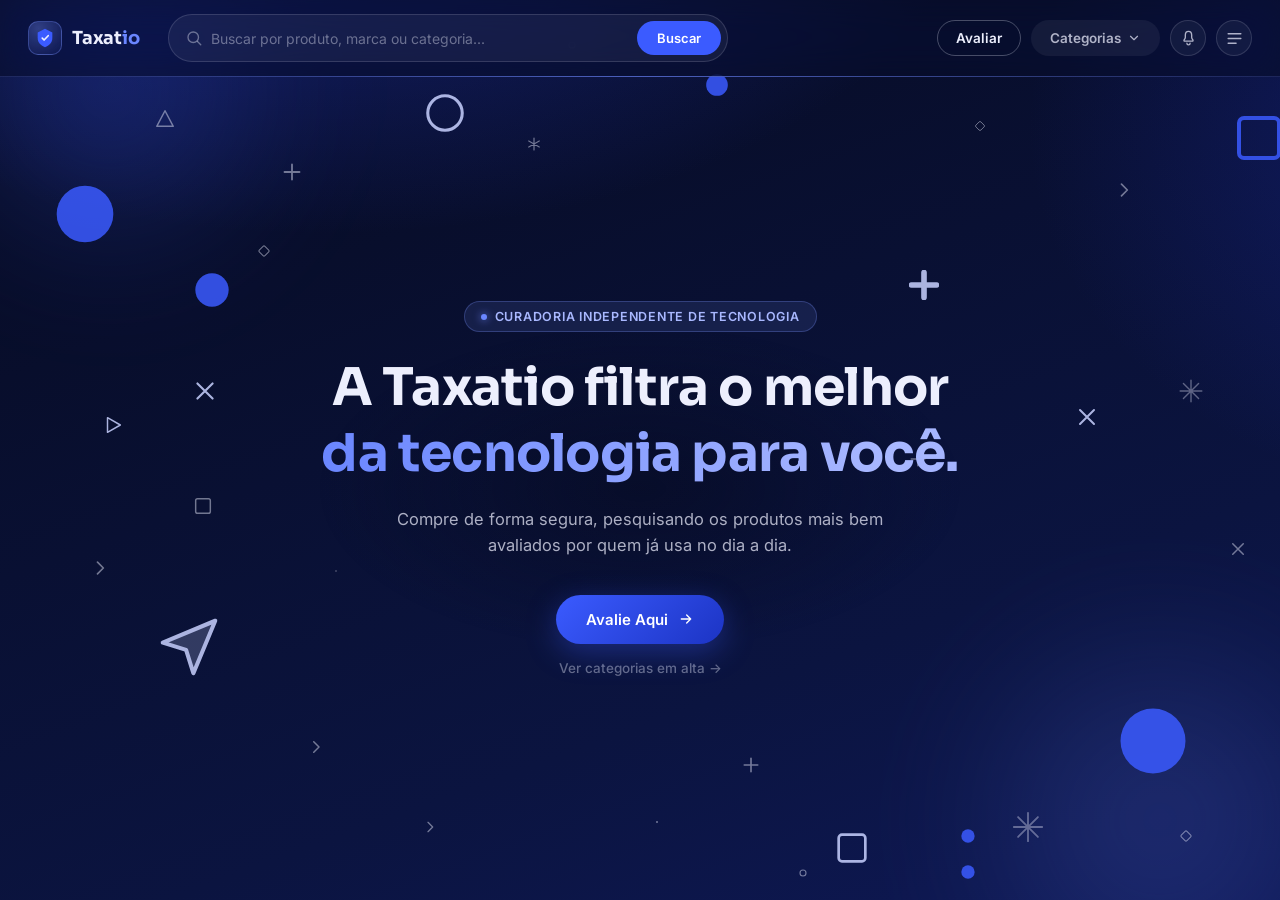
==== frontend/index.html @ c0ccb800 "First commit" ====
<!DOCTYPE html>
<html lang="pt-BR">
<head>
<meta charset="UTF-8">
<meta name="viewport" content="width=device-width, initial-scale=1.0">
<title>Taxatio — Compare com confiança</title>
<link rel="preconnect" href="https://fonts.googleapis.com">
<link rel="preconnect" href="https://fonts.gstatic.com" crossorigin>
<link href="https://fonts.googleapis.com/css2?family=Sora:wght@400;600;700;800&family=Inter:wght@400;500;600;700&display=swap" rel="stylesheet">
<link rel="stylesheet" href="css/base.css">
<link rel="stylesheet" href="css/home.css">
</head>
<body class="page-home">

<header class="site-header" id="siteHeader">
  <div class="header-inner">

    <a href="#" class="logo">
      <span class="logo-badge">
        <svg viewBox="0 0 24 24" width="22" height="22" fill="none">
          <path d="M12 2 L20 6 V12 C20 17 16.5 20.5 12 22 C7.5 20.5 4 17 4 12 V6 Z" fill="#3B5BFF"/>
          <path d="M9 12.2 L11 14.2 L15.5 9.5" stroke="#EDEFFF" stroke-width="1.8" stroke-linecap="round" stroke-linejoin="round" fill="none"/>
        </svg>
      </span>
      <span class="logo-text">Taxat<span class="logo-accent">io</span></span>
    </a>

    <div class="search-bar">
      <svg class="search-icon" viewBox="0 0 24 24" width="18" height="18" fill="none">
        <circle cx="11" cy="11" r="7" stroke="currentColor" stroke-width="1.8"/>
        <path d="M21 21 L16.65 16.65" stroke="currentColor" stroke-width="1.8" stroke-linecap="round"/>
      </svg>
      <input type="text" placeholder="Buscar por produto, marca ou categoria...">
      <button class="btn-search" type="button">Buscar</button>
    </div>

    <nav class="header-actions">
      <button class="btn btn-outline">Avaliar</button>
      <button class="btn btn-ghost btn-dropdown">
        Categorias
        <svg viewBox="0 0 24 24" width="14" height="14" fill="none"><path d="M6 9 L12 15 L18 9" stroke="currentColor" stroke-width="2" stroke-linecap="round" stroke-linejoin="round"/></svg>
      </button>
      <button class="icon-btn" aria-label="Notificações">
        <svg viewBox="0 0 24 24" width="19" height="19" fill="none">
          <path d="M12 3 C9.5 3 8 5 8 7.5 V10.5 C8 12 7.4 12.9 6.6 13.7 C6 14.3 6.3 15.3 7.2 15.3 H16.8 C17.7 15.3 18 14.3 17.4 13.7 C16.6 12.9 16 12 16 10.5 V7.5 C16 5 14.5 3 12 3 Z" stroke="currentColor" stroke-width="1.7" stroke-linejoin="round"/>
          <path d="M10 18 C10 19 10.9 20 12 20 C13.1 20 14 19 14 18" stroke="currentColor" stroke-width="1.7" stroke-linecap="round"/>
        </svg>
      </button>
      <button class="icon-btn menu-btn" aria-label="Abrir menu">
        <svg viewBox="0 0 24 24" width="19" height="19" fill="none">
          <path d="M4 6 H20 M4 12 H20 M4 18 H14" stroke="currentColor" stroke-width="1.8" stroke-linecap="round"/>
        </svg>
      </button>
    </nav>

  </div>
</header>

<div class="ambient-backdrop" aria-hidden="true">
  <div class="ambient-glow ambient-glow--a"></div>
  <div class="ambient-glow ambient-glow--b"></div>
  <div class="ambient-grain"></div>
  <div class="shape-field" id="shapeField"></div>
</div>

<main class="hero" id="hero">

  <div class="hero-content">
    <p class="eyebrow">
      <span class="eyebrow-dot"></span>
      Curadoria independente de tecnologia
    </p>

    <h1 class="hero-title">
      A Taxatio filtra o melhor
      <span class="hero-title-accent">da tecnologia para você.</span>
    </h1>

    <p class="hero-subtitle">
      Compre de forma segura, pesquisando os produtos mais bem avaliados
      por quem já usa no dia a dia.
    </p>

    <div class="hero-cta-row">
      <button class="btn btn-primary btn-lg" id="ctaBtn">
        <span>Avalie Aqui</span>
        <svg viewBox="0 0 24 24" width="16" height="16" fill="none"><path d="M5 12 H19 M13 6 L19 12 L13 18" stroke="currentColor" stroke-width="2" stroke-linecap="round" stroke-linejoin="round"/></svg>
      </button>
      <a href="#" class="link-secondary">Ver categorias em alta →</a>
    </div>
  </div>
</main>

<script src="js/common.js"></script>
<script src="js/home.js"></script>
</body>
</html>
---- frontend/css/base.css ----
/* ============================================
   Taxatio — base.css
   Tudo que é compartilhado entre páginas:
   tokens, reset, header, botões e o fundo
   animado (gradiente + formas flutuantes).
   Cada página soma seu próprio arquivo em
   cima deste (ex: home.css, avaliacoes.css).
   ============================================ */

:root{
  --bg-deep:      #060a1f;
  --bg-mid:       #0b1440;
  --bg-blue-1:    #13207a;
  --bg-blue-2:    #1c34c4;
  --accent-blue:  #3b5bff;
  --accent-blue-2:#6a86ff;
  --accent-light: #a9b8ff;
  --white-soft:   #edeffd;
  --white-dim:    rgba(237,239,253,0.72);
  --white-faint:  rgba(237,239,253,0.4);

  --danger:       #ff5d7a;
  --danger-bg:    rgba(255,93,122,0.15);
  --danger-border:rgba(255,93,122,0.38);

  --warn:         #e0c25f;
  --warn-bg:      rgba(224,194,95,0.15);
  --warn-border:  rgba(224,194,95,0.35);

  --info:         var(--accent-blue-2);
  --info-bg:      rgba(106,134,255,0.15);
  --info-border:  rgba(106,134,255,0.35);

  --header-bg:    rgba(9, 14, 40, 0.62);
  --header-border:rgba(120, 140, 255, 0.18);

  --panel-bg:     rgba(237,239,253,0.045);
  --panel-border: rgba(237,239,253,0.1);

  --font-display: 'Sora', 'Segoe UI', sans-serif;
  --font-body:    'Inter', 'Segoe UI', sans-serif;

  --radius-pill: 999px;
  --radius-md: 14px;
  --radius-sm: 10px;
  --shadow-glow: 0 8px 30px rgba(59, 91, 255, 0.35);
}

*{ box-sizing: border-box; }
html,body{ margin:0; padding:0; height:100%; }

body{
  font-family: var(--font-body);
  background: var(--bg-deep);
  color: var(--white-soft);
  -webkit-font-smoothing: antialiased;
  min-height: 100vh;
  min-height: 100dvh;
}

button{ font-family: inherit; cursor: pointer; }
input{ font-family: inherit; }
a{ color: inherit; text-decoration: none; }

::selection{ background: rgba(59,91,255,0.4); color: #fff; }

/* ============================================
   Header — painel de vidro translúcido,
   compartilhado por todas as páginas
   ============================================ */
.site-header{
  position: sticky;
  top: 0;
  z-index: 50;
  flex-shrink: 0;
  background: var(--header-bg);
  backdrop-filter: blur(18px) saturate(140%);
  -webkit-backdrop-filter: blur(18px) saturate(140%);
  border-bottom: 1px solid var(--header-border);
  transition: box-shadow .25s ease;
}

.site-header::after{
  content:"";
  position:absolute;
  left:0; right:0; bottom:-1px;
  height:1px;
  background: linear-gradient(90deg, transparent, var(--accent-blue-2), transparent);
  opacity:.6;
}

.header-inner{
  max-width: 1320px;
  margin: 0 auto;
  padding: 14px 28px;
  display: flex;
  align-items: center;
  gap: 28px;
}

.logo{
  display:flex;
  align-items:center;
  gap:10px;
  flex-shrink:0;
}

.logo-badge{
  display:flex;
  align-items:center;
  justify-content:center;
  width:34px; height:34px;
  border-radius: 10px;
  background: radial-gradient(circle at 30% 20%, rgba(122,147,255,0.35), rgba(59,91,255,0.05));
  border: 1px solid rgba(122,147,255,0.35);
}

.logo-text{
  font-family: var(--font-display);
  font-weight: 700;
  font-size: 18px;
  letter-spacing: -0.01em;
  color: var(--white-soft);
}
.logo-accent{ color: var(--accent-blue-2); }

.search-bar{
  flex: 1;
  max-width: 560px;
  display:flex;
  align-items:center;
  gap: 8px;
  background: rgba(237,239,253,0.06);
  border: 1px solid rgba(237,239,253,0.14);
  border-radius: var(--radius-pill);
  padding: 6px 6px 6px 16px;
  transition: border-color .2s ease, background .2s ease;
}
.search-bar:focus-within{
  border-color: var(--accent-blue-2);
  background: rgba(237,239,253,0.09);
}
.search-icon{ color: var(--white-faint); flex-shrink:0; }

.search-bar input{
  flex:1;
  min-width: 0;
  background: transparent;
  border: none;
  outline: none;
  color: var(--white-soft);
  font-size: 14px;
  padding: 8px 0;
}
.search-bar input::placeholder{ color: var(--white-faint); }

.btn-search{
  background: var(--accent-blue);
  color: #fff;
  border: none;
  border-radius: var(--radius-pill);
  padding: 9px 20px;
  font-size: 13px;
  font-weight: 600;
  white-space: nowrap;
  transition: background .18s ease, transform .18s ease;
}
.btn-search:hover{ background: #4d6bff; transform: translateY(-1px); }

.header-actions{
  display:flex;
  align-items:center;
  gap: 10px;
  flex-shrink: 0;
  margin-left: auto;
}

/* ============================================
   Botões — reutilizados em qualquer página
   ============================================ */
.btn{
  border: none;
  border-radius: var(--radius-pill);
  font-size: 13.5px;
  font-weight: 600;
  padding: 9px 18px;
  transition: all .18s ease;
}

.btn-outline{
  background: transparent;
  color: var(--white-soft);
  border: 1px solid rgba(237,239,253,0.28);
}
.btn-outline:hover{
  border-color: var(--accent-blue-2);
  background: rgba(122,147,255,0.1);
}

.btn-ghost{
  background: rgba(237,239,253,0.06);
  color: var(--white-dim);
  display:flex;
  align-items:center;
  gap:6px;
  border: 1px solid transparent;
}
.btn-ghost:hover{ background: rgba(237,239,253,0.1); color: var(--white-soft); }

.btn-primary{
  position:relative;
  overflow:hidden;
  display:inline-flex;
  align-items:center;
  gap:10px;
  background: linear-gradient(135deg, var(--accent-blue), #1c34c4);
  color:#fff;
  box-shadow: var(--shadow-glow);
}
.btn-primary:hover{ transform: translateY(-2px); box-shadow: 0 12px 34px rgba(59,91,255,0.5); }

.btn-lg{ padding: 15px 30px; font-size: 15px; }
.btn-sm{ padding: 8px 14px; font-size: 12.5px; }

.icon-btn{
  position:relative;
  width: 36px; height: 36px;
  border-radius: 50%;
  border: 1px solid rgba(237,239,253,0.14);
  background: rgba(237,239,253,0.05);
  color: var(--white-dim);
  display:flex; align-items:center; justify-content:center;
  transition: all .18s ease;
}
.icon-btn:hover{ background: rgba(122,147,255,0.16); color: var(--white-soft); border-color: rgba(122,147,255,0.4); }

/* ============================================
   Ambient backdrop — gradiente vivo + formas
   flutuantes. Fica fixo atrás do conteúdo,
   então funciona tanto numa hero de 100vh
   quanto atrás de uma página que rola.
   ============================================ */
.ambient-backdrop{
  position: fixed;
  inset: 0;
  z-index: -1;
  overflow: hidden;
  background:
    radial-gradient(1100px 600px at 18% -10%, rgba(35,55,190,0.55), transparent 60%),
    radial-gradient(900px 700px at 85% 10%, rgba(28,44,170,0.45), transparent 55%),
    linear-gradient(160deg, var(--bg-deep) 0%, var(--bg-mid) 32%, var(--bg-blue-1) 68%, var(--bg-blue-2) 130%);
  background-size: 140% 140%, 140% 140%, 220% 220%;
  animation: ambientDrift 22s ease-in-out infinite alternate;
}

@keyframes ambientDrift{
  0%   { background-position: 0% 0%, 100% 0%, 0% 30%; }
  100% { background-position: 15% 10%, 80% 20%, 30% 60%; }
}

.ambient-glow{
  position:absolute;
  border-radius: 50%;
  filter: blur(60px);
  opacity: .55;
  pointer-events:none;
}
.ambient-glow--a{
  width: 420px; height: 420px;
  top: -120px; left: -100px;
  background: radial-gradient(circle, rgba(59,91,255,0.55), transparent 70%);
  animation: ambientGlowFloat 14s ease-in-out infinite;
}
.ambient-glow--b{
  width: 480px; height: 480px;
  bottom: -160px; right: -120px;
  background: radial-gradient(circle, rgba(106,134,255,0.4), transparent 70%);
  animation: ambientGlowFloat 18s ease-in-out infinite reverse;
}
@keyframes ambientGlowFloat{
  0%,100%{ transform: translate(0,0) scale(1); }
  50%{ transform: translate(30px,-20px) scale(1.08); }
}

.ambient-grain{
  position:absolute; inset:0;
  background-image: radial-gradient(rgba(255,255,255,0.5) 0.6px, transparent 0.6px);
  background-size: 26px 26px;
  opacity: 0.05;
  pointer-events:none;
  mix-blend-mode: overlay;
}

.shape-field{
  position:absolute;
  inset:0;
  pointer-events:none;
}

.shape-wrap{
  position:absolute;
  will-change: transform;
  transition: transform .35s ease-out;
}

.shape{
  display:block;
  color: var(--white-soft);
  animation: shapeFloat var(--dur, 10s) ease-in-out var(--delay, 0s) infinite alternate;
}

@keyframes shapeFloat{
  0%{ transform: translate(0,0) rotate(0deg); }
  100%{ transform: translate(var(--tx, 18px), var(--ty, -18px)) rotate(var(--rot, 12deg)); }
}

/* ============================================
   Responsivo — regras do header, compartilhadas
   ============================================ */
@media (max-width: 900px){
  .search-bar{ display:none; }
  .header-inner{ gap: 14px; }
  .btn-outline{ display:none; }
}

@media (max-width: 640px){
  .btn-ghost span{ display:none; }
  .header-inner{ padding: 12px 16px; }
}

@media (prefers-reduced-motion: reduce){
  .ambient-backdrop, .ambient-glow--a, .ambient-glow--b{
    animation: none !important;
  }
  .shape{ animation: none !important; }
}
---- frontend/css/home.css ----
/* ============================================
   Taxatio — home.css
   Específico da página inicial (hero de tela
   cheia). Depende de base.css já carregado
   antes deste arquivo.
   ============================================ */

body.page-home{
  display: flex;
  flex-direction: column;
}

.hero{
  position: relative;
  flex: 1 1 auto;
  min-height: 0;
  display: flex;
  align-items: center;
  justify-content: center;
  padding: 48px 24px;
}

.hero-content{
  position: relative;
  z-index: 2;
  max-width: 760px;
  text-align:center;
  display:flex;
  flex-direction:column;
  align-items:center;
}

.hero-content::before{
  content:"";
  position:absolute;
  z-index:-1;
  top: -10%;
  left: 50%;
  width: 140%;
  height: 120%;
  transform: translateX(-50%);
  background: radial-gradient(closest-side, rgba(6,10,31,0.55), transparent 72%);
  pointer-events:none;
}

.eyebrow{
  display:inline-flex;
  align-items:center;
  gap:8px;
  font-size: 12.5px;
  font-weight: 600;
  letter-spacing: .06em;
  text-transform: uppercase;
  color: var(--accent-light);
  background: rgba(122,147,255,0.12);
  border: 1px solid rgba(122,147,255,0.28);
  padding: 7px 16px;
  border-radius: var(--radius-pill);
  margin: 0 0 26px;
}
.eyebrow-dot{
  width:6px; height:6px;
  border-radius:50%;
  background: var(--accent-blue-2);
  box-shadow: 0 0 8px var(--accent-blue-2);
}

.hero-title{
  font-family: var(--font-display);
  font-weight: 700;
  font-size: clamp(32px, 5vw, 52px);
  line-height: 1.15;
  letter-spacing: -0.015em;
  margin: 0 0 22px;
  color: var(--white-soft);
}
.hero-title-accent{
  display:block;
  margin-top: 6px;
  background: linear-gradient(96deg, #6a86ff 0%, #a9b8ff 45%, #6a86ff 100%);
  background-size: 200% auto;
  -webkit-background-clip: text;
  background-clip: text;
  color: transparent;
  animation: shine 6s linear infinite;
}
@keyframes shine{
  to{ background-position: 200% center; }
}

.hero-subtitle{
  font-size: 16.5px;
  line-height: 1.6;
  color: var(--white-dim);
  max-width: 520px;
  margin: 0 0 36px;
}

.hero-cta-row{
  display:flex;
  flex-direction: column;
  align-items:center;
  gap: 16px;
}

.btn-primary::before{
  content:"";
  position:absolute;
  top:0; left:-60%;
  width: 40%; height: 100%;
  background: linear-gradient(120deg, transparent, rgba(255,255,255,0.55), transparent);
  transform: skewX(-20deg);
  animation: sweep 4.5s ease-in-out infinite;
}
@keyframes sweep{
  0%{ left:-60%; }
  40%,100%{ left: 140%; }
}

.link-secondary{
  font-size: 13.5px;
  font-weight: 500;
  color: var(--white-faint);
  transition: color .18s ease;
}
.link-secondary:hover{ color: var(--accent-blue-2); }

@media (max-width: 640px){
  .hero{ padding: 40px 18px; }
  .eyebrow{ font-size: 11px; padding: 6px 12px; text-align:center; }
  .hero-content::before{ width: 180%; height: 130%; }
}

@media (prefers-reduced-motion: reduce){
  .hero-title-accent, .btn-primary::before{ animation: none !important; }
}
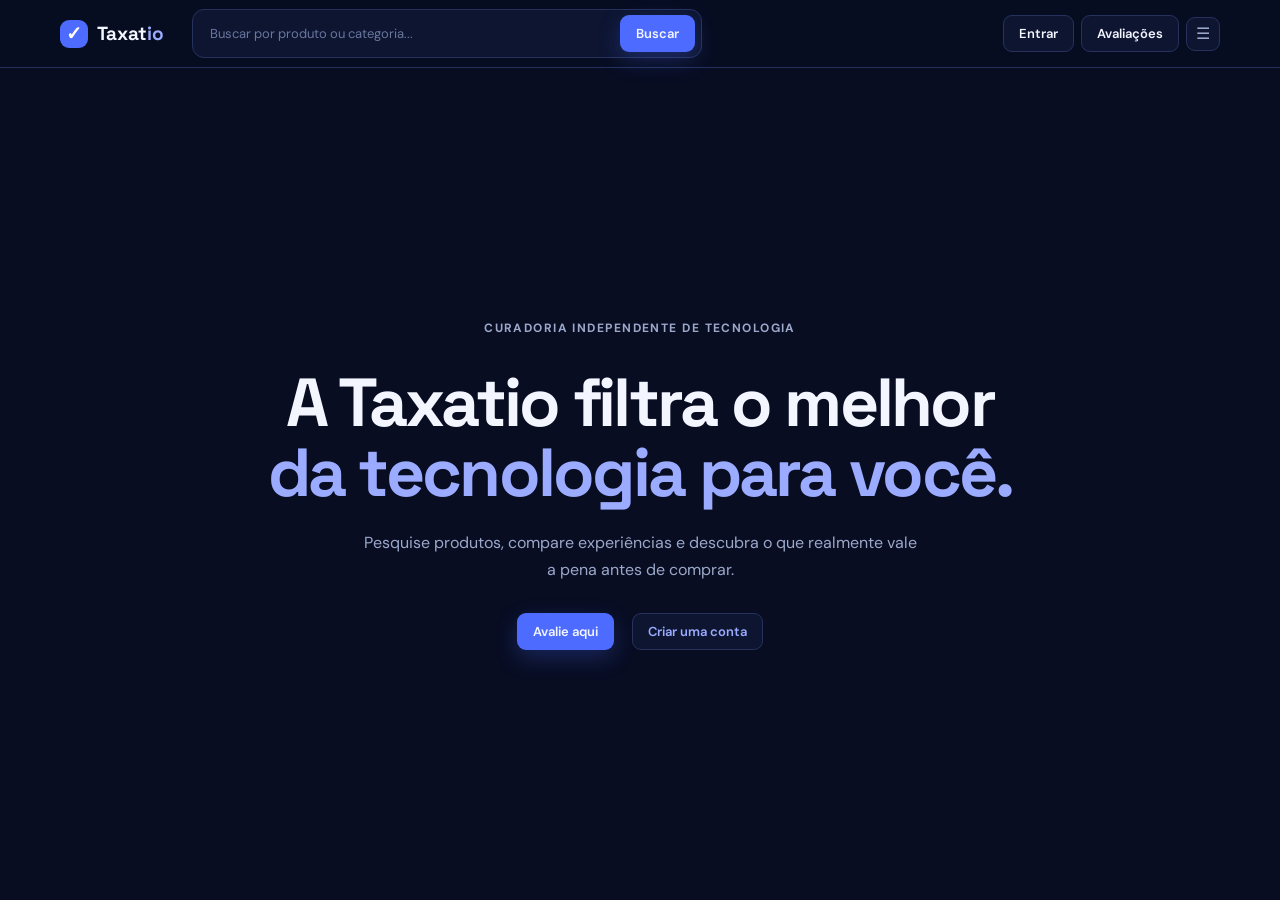
==== commit e1c28d88: "Atualiza projeto e remove arquivos sensíveis" ====
--- a/frontend/index.html
+++ b/frontend/index.html
@@ -1,97 +1,82 @@
 <!DOCTYPE html>
 <html lang="pt-BR">
 <head>
-<meta charset="UTF-8">
-<meta name="viewport" content="width=device-width, initial-scale=1.0">
-<title>Taxatio — Compare com confiança</title>
-<link rel="preconnect" href="https://fonts.googleapis.com">
-<link rel="preconnect" href="https://fonts.gstatic.com" crossorigin>
-<link href="https://fonts.googleapis.com/css2?family=Sora:wght@400;600;700;800&family=Inter:wght@400;500;600;700&display=swap" rel="stylesheet">
-<link rel="stylesheet" href="css/base.css">
-<link rel="stylesheet" href="css/home.css">
+  <meta charset="UTF-8">
+  <meta name="viewport" content="width=device-width, initial-scale=1.0">
+  <title>Taxatio | Compare com confiança</title>
+  <link rel="stylesheet" href="css/site.css">
 </head>
-<body class="page-home">
+<body>
+  <header class="site-header">
+    <div class="header-inner">
+      <a class="logo" href="index.html">
+        <span class="logo-mark">✓</span>
+        <span>Taxat<span class="logo-accent">io</span></span>
+      </a>
 
-<header class="site-header" id="siteHeader">
-  <div class="header-inner">
+      <form class="search-bar" data-search-form>
+        <input name="q" type="search" placeholder="Buscar por produto ou categoria..." aria-label="Buscar">
+        <button class="btn btn-primary" type="submit">Buscar</button>
+      </form>
 
-    <a href="#" class="logo">
-      <span class="logo-badge">
-        <svg viewBox="0 0 24 24" width="22" height="22" fill="none">
-          <path d="M12 2 L20 6 V12 C20 17 16.5 20.5 12 22 C7.5 20.5 4 17 4 12 V6 Z" fill="#3B5BFF"/>
-          <path d="M9 12.2 L11 14.2 L15.5 9.5" stroke="#EDEFFF" stroke-width="1.8" stroke-linecap="round" stroke-linejoin="round" fill="none"/>
-        </svg>
-      </span>
-      <span class="logo-text">Taxat<span class="logo-accent">io</span></span>
-    </a>
+      <nav class="header-actions">
+        <button class="btn btn-outline" data-open-auth data-auth-mode="login">Entrar</button>
+        <span class="btn btn-header" data-auth-status style="display:none"></span>
+        <button class="btn btn-outline" data-logout style="display:none">Sair</button>
+        <a class="btn btn-header" href="avaliacoes.html">Avaliações</a>
+        <button class="icon-btn" type="button" data-open-auth aria-label="Abrir acesso">☰</button>
+      </nav>
+    </div>
+  </header>
 
-    <div class="search-bar">
-      <svg class="search-icon" viewBox="0 0 24 24" width="18" height="18" fill="none">
-        <circle cx="11" cy="11" r="7" stroke="currentColor" stroke-width="1.8"/>
-        <path d="M21 21 L16.65 16.65" stroke="currentColor" stroke-width="1.8" stroke-linecap="round"/>
-      </svg>
-      <input type="text" placeholder="Buscar por produto, marca ou categoria...">
-      <button class="btn-search" type="button">Buscar</button>
+  <main class="hero">
+    <div class="hero-content">
+      <p class="eyebrow">Curadoria independente de tecnologia</p>
+      <h1>A Taxatio filtra o melhor <span>da tecnologia para você.</span></h1>
+      <p>Pesquise produtos, compare experiências e descubra o que realmente vale a pena antes de comprar.</p>
+
+      <div class="hero-actions">
+        <a class="btn btn-primary" href="avaliacoes.html">Avalie aqui</a>
+        <button class="btn btn-secondary" type="button" data-open-auth data-auth-mode="register">Criar uma conta</button>
+      </div>
     </div>
+  </main>
 
-    <nav class="header-actions">
-      <button class="btn btn-outline">Avaliar</button>
-      <button class="btn btn-ghost btn-dropdown">
-        Categorias
-        <svg viewBox="0 0 24 24" width="14" height="14" fill="none"><path d="M6 9 L12 15 L18 9" stroke="currentColor" stroke-width="2" stroke-linecap="round" stroke-linejoin="round"/></svg>
-      </button>
-      <button class="icon-btn" aria-label="Notificações">
-        <svg viewBox="0 0 24 24" width="19" height="19" fill="none">
-          <path d="M12 3 C9.5 3 8 5 8 7.5 V10.5 C8 12 7.4 12.9 6.6 13.7 C6 14.3 6.3 15.3 7.2 15.3 H16.8 C17.7 15.3 18 14.3 17.4 13.7 C16.6 12.9 16 12 16 10.5 V7.5 C16 5 14.5 3 12 3 Z" stroke="currentColor" stroke-width="1.7" stroke-linejoin="round"/>
-          <path d="M10 18 C10 19 10.9 20 12 20 C13.1 20 14 19 14 18" stroke="currentColor" stroke-width="1.7" stroke-linecap="round"/>
-        </svg>
-      </button>
-      <button class="icon-btn menu-btn" aria-label="Abrir menu">
-        <svg viewBox="0 0 24 24" width="19" height="19" fill="none">
-          <path d="M4 6 H20 M4 12 H20 M4 18 H14" stroke="currentColor" stroke-width="1.8" stroke-linecap="round"/>
-        </svg>
-      </button>
-    </nav>
+  <div class="modal-backdrop" data-auth-modal>
+    <section class="modal" role="dialog" aria-modal="true" aria-labelledby="auth-title">
+      <button class="modal-close" type="button" data-close-modal aria-label="Fechar">×</button>
+      <h2 id="auth-title">Acesse sua conta</h2>
+      <p>Entre para acompanhar suas avaliações ou crie um cadastro.</p>
 
+      <div class="modal-tabs">
+        <button type="button" class="active" data-auth-tab="login">Entrar</button>
+        <button type="button" data-auth-tab="register">Cadastrar</button>
+      </div>
+
+      <form class="modal-form" data-auth-form>
+        <label data-register-field>
+          Nome
+          <input name="nome" type="text">
+        </label>
+        <label data-register-field>
+          CPF
+          <input name="cpf" type="text">
+        </label>
+        <label>
+          E-mail
+          <input name="email" type="email" required>
+        </label>
+        <label>
+          Senha
+          <input name="senha" type="password" required>
+        </label>
+        <button class="btn btn-primary" type="submit">Continuar</button>
+      </form>
+    </section>
   </div>
-</header>
 
-<div class="ambient-backdrop" aria-hidden="true">
-  <div class="ambient-glow ambient-glow--a"></div>
-  <div class="ambient-glow ambient-glow--b"></div>
-  <div class="ambient-grain"></div>
-  <div class="shape-field" id="shapeField"></div>
-</div>
+  <div class="toast" data-toast></div>
 
-<main class="hero" id="hero">
-
-  <div class="hero-content">
-    <p class="eyebrow">
-      <span class="eyebrow-dot"></span>
-      Curadoria independente de tecnologia
-    </p>
-
-    <h1 class="hero-title">
-      A Taxatio filtra o melhor
-      <span class="hero-title-accent">da tecnologia para você.</span>
-    </h1>
-
-    <p class="hero-subtitle">
-      Compre de forma segura, pesquisando os produtos mais bem avaliados
-      por quem já usa no dia a dia.
-    </p>
-
-    <div class="hero-cta-row">
-      <button class="btn btn-primary btn-lg" id="ctaBtn">
-        <span>Avalie Aqui</span>
-        <svg viewBox="0 0 24 24" width="16" height="16" fill="none"><path d="M5 12 H19 M13 6 L19 12 L13 18" stroke="currentColor" stroke-width="2" stroke-linecap="round" stroke-linejoin="round"/></svg>
-      </button>
-      <a href="#" class="link-secondary">Ver categorias em alta →</a>
-    </div>
-  </div>
-</main>
-
-<script src="js/common.js"></script>
-<script src="js/home.js"></script>
+  <script src="js/common.js"></script>
 </body>
 </html>
--- a/frontend/css/site.css
+++ b/frontend/css/site.css
@@ -0,0 +1,907 @@
+@import url('https://fonts.googleapis.com/css2?family=DM+Sans:wght@400;500;600;700&family=Space+Grotesk:wght@500;600;700&display=swap');
+
+:root {
+    --bg: #080d22;
+    --surface: #101936;
+    --surface-2: #151f45;
+    --line: #26325d;
+    --text: #f3f5ff;
+    --muted: #9ca8ca;
+    --blue: #4d6bff;
+    --blue-soft: #9babff;
+    --red: #ee6680;
+    --yellow: #e7bb61;
+    --green: #6fc9a0;
+}
+
+* {
+    box-sizing: border-box;
+}
+
+html {
+    scroll-behavior: smooth;
+}
+
+body {
+    margin: 0;
+    background: var(--bg);
+    color: var(--text);
+    font-family: 'DM Sans', sans-serif;
+}
+
+a {
+    color: inherit;
+    text-decoration: none;
+}
+
+button, input, select {
+    font: inherit;
+}
+
+button {
+    cursor: pointer;
+}
+
+.site-header {
+    position: sticky;
+    top: 0;
+    z-index: 10;
+    height: 68px;
+    border-bottom: 1px solid var(--line);
+    background: rgba(8, 13, 34, .96);
+}
+
+.header-inner {
+    width: min(1160px, calc(100% - 40px));
+    height: 100%;
+    margin: auto;
+    display: flex;
+    align-items: center;
+    gap: 28px;
+}
+
+.logo {
+    display: inline-flex;
+    align-items: center;
+    gap: 9px;
+    font-family: 'Space Grotesk', sans-serif;
+    font-size: 19px;
+    font-weight: 700;
+    white-space: nowrap;
+}
+
+.logo-mark {
+    width: 28px;
+    height: 28px;
+    display: grid;
+    place-items: center;
+    border-radius: 9px;
+    background: var(--blue);
+    color: white;
+    font-weight: 700;
+}
+
+.logo-accent {
+    color: var(--blue-soft);
+}
+
+.search-bar {
+    flex: 1;
+    max-width: 510px;
+    display: flex;
+    align-items: center;
+    gap: 10px;
+    padding: 5px 6px 5px 15px;
+    border: 1px solid var(--line);
+    border-radius: 12px;
+    background: #0d1531;
+}
+
+.search-bar input {
+    width: 100%;
+    border: 0;
+    outline: 0;
+    background: transparent;
+    color: var(--text);
+    font-size: 13px;
+}
+
+.search-bar input::placeholder {
+    color: #69769e;
+}
+
+.btn {
+    border: 1px solid transparent;
+    border-radius: 9px;
+    padding: 9px 15px;
+    color: var(--text);
+    background: transparent;
+    font-weight: 600;
+    font-size: 13px;
+}
+
+.btn-primary {
+    background: var(--blue);
+    box-shadow: 0 8px 22px rgba(77,107,255,.25);
+}
+
+.btn-outline {
+    border-color: var(--line);
+    background: #0d1531;
+}
+
+.btn-header,
+.btn-secondary {
+    border-color: var(--line);
+    background: #0d1531;
+}
+
+.btn-secondary {
+    color: var(--blue-soft);
+}
+
+.btn:hover {
+    filter: brightness(1.12);
+}
+
+.header-actions {
+    margin-left: auto;
+    display: flex;
+    align-items: center;
+    gap: 7px;
+}
+
+.icon-btn {
+    width: 34px;
+    height: 34px;
+    border: 1px solid var(--line);
+    border-radius: 9px;
+    background: #0d1531;
+    color: var(--muted);
+}
+
+.icon-btn:hover {
+    color: var(--text);
+    border-color: var(--blue);
+}
+
+.page-shell {
+    width: min(1160px, calc(100% - 40px));
+    margin: 0 auto;
+    padding: 68px 0 90px;
+}
+
+.eyebrow {
+    margin: 0 0 18px;
+    color: var(--blue-soft);
+    font-size: 12px;
+    font-weight: 700;
+    letter-spacing: .12em;
+    text-transform: uppercase;
+}
+
+h1, h2, h3, p {
+    margin-top: 0;
+}
+
+h1, h2, h3 {
+    font-family: 'Space Grotesk', sans-serif;
+}
+
+.hero {
+    min-height: calc(100vh - 68px);
+    display: grid;
+    place-items: center;
+    text-align: center;
+    padding: 60px 20px;
+}
+
+.hero-content {
+    width: min(900px, 100%);
+}
+
+.hero h1 {
+    margin-bottom: 22px;
+    font-size: clamp(42px, 6vw, 68px);
+    line-height: 1.02;
+    letter-spacing: -.04em;
+}
+
+.hero h1 span {
+    display: block;
+    color: var(--blue-soft);
+}
+
+.hero p {
+    max-width: 560px;
+    margin: 0 auto 30px;
+    color: var(--muted);
+    line-height: 1.7;
+}
+
+.hero-actions {
+    display: flex;
+    justify-content: center;
+    align-items: center;
+    gap: 18px;
+}
+
+.text-link {
+    color: var(--blue-soft);
+    font-size: 13px;
+    font-weight: 600;
+}
+
+.text-link:hover {
+    color: white;
+}
+
+.page-heading {
+    max-width: 660px;
+    margin-bottom: 38px;
+}
+
+.page-heading h1 {
+    margin-bottom: 10px;
+    font-size: 40px;
+}
+
+.page-heading p {
+    color: var(--muted);
+    line-height: 1.55;
+}
+
+.ai-panel {
+    display: flex;
+    justify-content: space-between;
+    align-items: center;
+    gap: 24px;
+    margin-bottom: 26px;
+    padding: 22px;
+    border: 1px solid var(--line);
+    border-left: 3px solid var(--blue);
+    border-radius: 12px;
+    background: var(--surface);
+}
+
+.ai-panel .eyebrow {
+    margin-bottom: 8px;
+}
+
+.ai-panel h2 {
+    margin-bottom: 8px;
+    font-size: 20px;
+}
+
+.ai-panel p:last-child {
+    max-width: 760px;
+    margin-bottom: 0;
+    color: var(--muted);
+    line-height: 1.55;
+    font-size: 13px;
+}
+
+.ai-panel button {
+    flex-shrink: 0;
+}
+
+.search-status {
+    display: none;
+    align-items: center;
+    gap: 10px;
+    width: fit-content;
+    margin-top: 18px;
+    padding: 8px 10px 8px 13px;
+    border: 1px solid var(--line);
+    border-radius: 8px;
+    background: #0d1531;
+    color: var(--muted);
+    font-size: 12px;
+}
+
+.search-status.show {
+    display: flex;
+}
+
+.search-status strong {
+    color: var(--text);
+}
+
+.search-status button {
+    width: 22px;
+    height: 22px;
+    padding: 0;
+    border: 0;
+    border-radius: 5px;
+    background: transparent;
+    color: var(--muted);
+    font-size: 18px;
+    line-height: 1;
+}
+
+.search-status button:hover {
+    background: var(--surface-2);
+    color: var(--text);
+}
+
+.reviews-layout {
+    display: grid;
+    grid-template-columns: 230px 1fr;
+    gap: 26px;
+    align-items: start;
+}
+
+.sidebar {
+    display: grid;
+    gap: 15px;
+}
+
+.panel, .product-card, .detail-panel {
+    border: 1px solid var(--line);
+    border-radius: 12px;
+    background: var(--surface);
+}
+
+.panel {
+    padding: 18px;
+}
+
+.panel h2 {
+    margin-bottom: 15px;
+    font-size: 12px;
+    letter-spacing: .08em;
+    text-transform: uppercase;
+    color: var(--blue-soft);
+}
+
+.filter-list, .reported-list {
+    display: grid;
+    gap: 5px;
+    padding: 0;
+    margin: 0;
+    list-style: none;
+}
+
+.filter-button {
+    width: 100%;
+    display: flex;
+    justify-content: space-between;
+    padding: 9px 8px;
+    border: 0;
+    border-radius: 7px;
+    background: transparent;
+    color: var(--muted);
+    text-align: left;
+    font-size: 12px;
+}
+
+.filter-button:hover, .filter-button.active {
+    background: var(--surface-2);
+    color: var(--text);
+}
+
+.filter-count {
+    color: var(--blue-soft);
+}
+
+.reported-list li {
+    display: flex;
+    justify-content: space-between;
+    gap: 8px;
+    padding: 9px 0;
+    border-bottom: 1px solid rgba(38,50,93,.65);
+    color: var(--muted);
+    font-size: 11px;
+}
+
+.reported-list li:last-child {
+    border-bottom: 0;
+}
+
+.reported-list strong {
+    color: var(--red);
+    white-space: nowrap;
+}
+
+.product-list {
+    display: grid;
+    gap: 14px;
+}
+
+.product-card {
+    display: grid;
+    grid-template-columns: 58px 1fr auto;
+    gap: 17px;
+    padding: 18px;
+    align-items: center;
+}
+
+.product-icon {
+    width: 58px;
+    height: 58px;
+    display: grid;
+    place-items: center;
+    border: 1px solid #34468b;
+    border-radius: 10px;
+    background: #17265c;
+    color: var(--blue-soft);
+    font-size: 24px;
+}
+
+.product-card h2 {
+    margin-bottom: 4px;
+    font-size: 17px;
+}
+
+.product-meta {
+    color: var(--muted);
+    font-size: 12px;
+}
+
+.tags {
+    display: flex;
+    flex-wrap: wrap;
+    gap: 6px;
+    margin: 11px 0;
+}
+
+.tag {
+    padding: 4px 8px;
+    border-radius: 999px;
+    font-size: 10px;
+    font-weight: 700;
+}
+
+.tag-red {
+    color: #ff9aae;
+    background: rgba(238,102,128,.15);
+}
+
+.tag-yellow {
+    color: #f2cf7d;
+    background: rgba(231,187,97,.15);
+}
+
+.tag-blue {
+    color: #aebaff;
+    background: rgba(77,107,255,.18);
+}
+
+.product-excerpt {
+    margin: 0;
+    color: var(--muted);
+    font-size: 12px;
+    line-height: 1.5;
+    font-style: italic;
+}
+
+.score {
+    min-width: 120px;
+    text-align: right;
+}
+
+.score strong {
+    display: block;
+    font: 700 29px 'Space Grotesk', sans-serif;
+}
+
+.score small {
+    color: var(--muted);
+    font-size: 11px;
+}
+
+.score-bar {
+    height: 5px;
+    margin: 9px 0 6px auto;
+    width: 105px;
+    border-radius: 5px;
+    background: #29365e;
+    overflow: hidden;
+}
+
+.score-bar span {
+    display: block;
+    height: 100%;
+    background: var(--blue);
+}
+
+.score a {
+    display: inline-block;
+    margin-top: 3px;
+    padding: 7px 12px;
+    border: 1px solid var(--blue);
+    border-radius: 7px;
+    background: var(--blue);
+    color: var(--text);
+    font-size: 12px;
+    font-weight: 600;
+}
+
+.score a:hover {
+    filter: brightness(1.12);
+}
+
+.detail-grid {
+    display: grid;
+    grid-template-columns: 1fr 285px;
+    gap: 38px;
+}
+
+.product-hero {
+    display: grid;
+    grid-template-columns: 235px 1fr;
+    gap: 28px;
+    align-items: center;
+}
+
+.product-visual {
+    aspect-ratio: 1;
+    display: grid;
+    place-items: center;
+    border: 1px solid #263a81;
+    border-radius: 12px;
+    background: #101f52;
+    color: var(--blue-soft);
+    font-size: 62px;
+}
+
+.product-info h1 {
+    margin-bottom: 8px;
+    font-size: 39px;
+    line-height: 1.06;
+}
+
+.rating {
+    color: #80a2ff;
+    font-size: 17px;
+}
+
+.rating span {
+    color: var(--text);
+    margin-left: 8px;
+    font: 700 16px 'Space Grotesk', sans-serif;
+}
+
+.price-label {
+    margin: 27px 0 5px;
+    color: var(--muted);
+    font-size: 11px;
+    text-transform: uppercase;
+}
+
+.price {
+    margin-bottom: 6px;
+    font: 700 32px 'Space Grotesk', sans-serif;
+}
+
+.product-info .muted {
+    color: var(--muted);
+    font-size: 12px;
+}
+
+.detail-panel {
+    padding: 21px;
+}
+
+.detail-panel + .detail-panel {
+    margin-top: 15px;
+}
+
+.detail-panel h2 {
+    margin-bottom: 17px;
+    font-size: 13px;
+    color: var(--blue-soft);
+    text-transform: uppercase;
+    letter-spacing: .08em;
+}
+
+.detail-panel dl {
+    display: grid;
+    gap: 13px;
+    margin: 0;
+}
+
+.detail-panel dl div {
+    display: flex;
+    justify-content: space-between;
+    gap: 16px;
+    color: var(--muted);
+    font-size: 12px;
+}
+
+.detail-panel dd {
+    margin: 0;
+    color: var(--text);
+    text-align: right;
+}
+
+.review-section {
+    margin-top: 40px;
+}
+
+.review-section h2 {
+    font-size: 21px;
+}
+
+.review-item {
+    padding: 18px 0;
+    border-top: 1px solid var(--line);
+}
+
+.review-head {
+    display: flex;
+    justify-content: space-between;
+    color: var(--muted);
+    font-size: 12px;
+}
+
+.review-head strong {
+    color: var(--text);
+}
+
+.review-item p {
+    margin: 10px 0 0;
+    color: #c3cae1;
+    line-height: 1.55;
+    font-size: 13px;
+}
+
+.modal-backdrop {
+    position: fixed;
+    inset: 0;
+    z-index: 30;
+    display: none;
+    place-items: center;
+    padding: 20px;
+    background: rgba(3,6,18,.78);
+}
+
+.modal-backdrop.open {
+    display: grid;
+}
+
+.modal {
+    width: min(410px, 100%);
+    position: relative;
+    padding: 27px;
+    border: 1px solid var(--line);
+    border-radius: 14px;
+    background: var(--surface);
+    box-shadow: 0 24px 80px rgba(0,0,0,.4);
+}
+
+.modal h2 {
+    margin-bottom: 7px;
+    font-size: 24px;
+}
+
+.modal p {
+    margin-bottom: 20px;
+    color: var(--muted);
+    font-size: 13px;
+}
+
+.modal-close {
+    position: absolute;
+    top: 14px;
+    right: 14px;
+    border: 0;
+    background: transparent;
+    color: var(--muted);
+    font-size: 22px;
+}
+
+.modal-tabs {
+    display: grid;
+    grid-template-columns: 1fr 1fr;
+    gap: 4px;
+    margin-bottom: 18px;
+    padding: 4px;
+    border-radius: 8px;
+    background: #0b122b;
+}
+
+.modal-tabs button {
+    padding: 9px;
+    border: 0;
+    border-radius: 6px;
+    color: var(--muted);
+    background: transparent;
+    font-size: 12px;
+}
+
+.modal-tabs button.active {
+    color: var(--text);
+    background: var(--blue);
+}
+
+.modal-form {
+    display: grid;
+    gap: 12px;
+}
+
+.modal-form label {
+    display: grid;
+    gap: 6px;
+    color: var(--muted);
+    font-size: 12px;
+}
+
+.modal-form input {
+    padding: 11px 12px;
+    border: 1px solid var(--line);
+    border-radius: 8px;
+    outline: 0;
+    background: #0b122b;
+    color: var(--text);
+}
+
+.modal-form input:focus {
+    border-color: var(--blue);
+}
+
+.toast {
+    position: fixed;
+    right: 20px;
+    bottom: 20px;
+    z-index: 40;
+    display: none;
+    padding: 12px 16px;
+    border: 1px solid var(--line);
+    border-radius: 8px;
+    background: var(--surface-2);
+    color: var(--text);
+    font-size: 13px;
+}
+
+.toast.show {
+    display: block;
+}
+
+.empty {
+    padding: 30px;
+    border: 1px dashed var(--line);
+    border-radius: 12px;
+    color: var(--muted);
+    text-align: center;
+}
+
+@media (max-width: 820px) {
+    .header-inner {
+        gap: 12px;
+    }
+
+    .search-bar {
+        order: 3;
+        flex-basis: 100%;
+        max-width: none;
+    }
+
+    .site-header {
+        height: auto;
+        padding: 12px 0;
+    }   
+
+    .header-inner {
+        flex-wrap: wrap;
+    }
+
+    .header-actions {
+        margin-left: auto;
+    }
+
+    .page-shell {
+        padding-top: 42px;
+    }
+
+    .reviews-layout, .detail-grid {
+        grid-template-columns: 1fr;
+    }
+
+    .sidebar {
+        grid-template-columns: repeat(2, 1fr);
+    }
+
+    .product-hero {
+        grid-template-columns: 180px 1fr;
+    }
+}
+
+@media (max-width: 560px) {
+    .header-inner, .page-shell {
+        width: min(100% - 28px, 1160px);
+    }
+
+    .header-actions .btn {
+        display: none;
+    }
+
+    .hero h1 {
+        font-size: 44px;
+    }
+
+  .hero-actions {
+        flex-direction: column;
+    }
+
+    .page-heading h1 {
+        font-size: 32px;
+    }
+
+    .sidebar {
+        grid-template-columns: 1fr;
+    }
+
+    .product-card {
+        grid-template-columns: 45px 1fr;
+    }
+
+    .product-icon {
+        width: 45px;
+        height: 45px;
+        font-size: 18px;
+    }
+
+    .score {
+        grid-column: 2;
+        min-width: 0;
+        text-align: left;
+    }
+
+    .score-bar {
+        margin-left: 0;
+    }
+
+    .product-hero {
+        grid-template-columns: 1fr;
+    }
+
+    .product-visual {
+        width: min(230px, 100%);
+    }
+
+    .product-info h1 {
+        font-size: 32px;
+    }
+
+    .ai-panel {
+        align-items: stretch;
+        flex-direction: column;
+    }
+}
+
+.review-form {
+    display: grid;
+    gap: 12px;
+    margin: 16px 0;
+    padding: 20px;
+    border: 1px solid var(--line);
+    border-radius: 12px;
+    background: var(--surface);
+}
+
+.review-form input,
+.review-form textarea {
+    width: 100%;
+    padding: 11px 12px;
+    border: 1px solid var(--line);
+    border-radius: 8px;
+    outline: 0;
+    background: #0b122b;
+    color: var(--text);
+}
+
+.review-form input:focus,
+.review-form textarea:focus {
+    border-color: var(--blue);
+}
+
+.review-form textarea {
+    min-height: 90px;
+    resize: vertical;
+}
+
+.review-form button {
+    justify-self: start;
+}
+
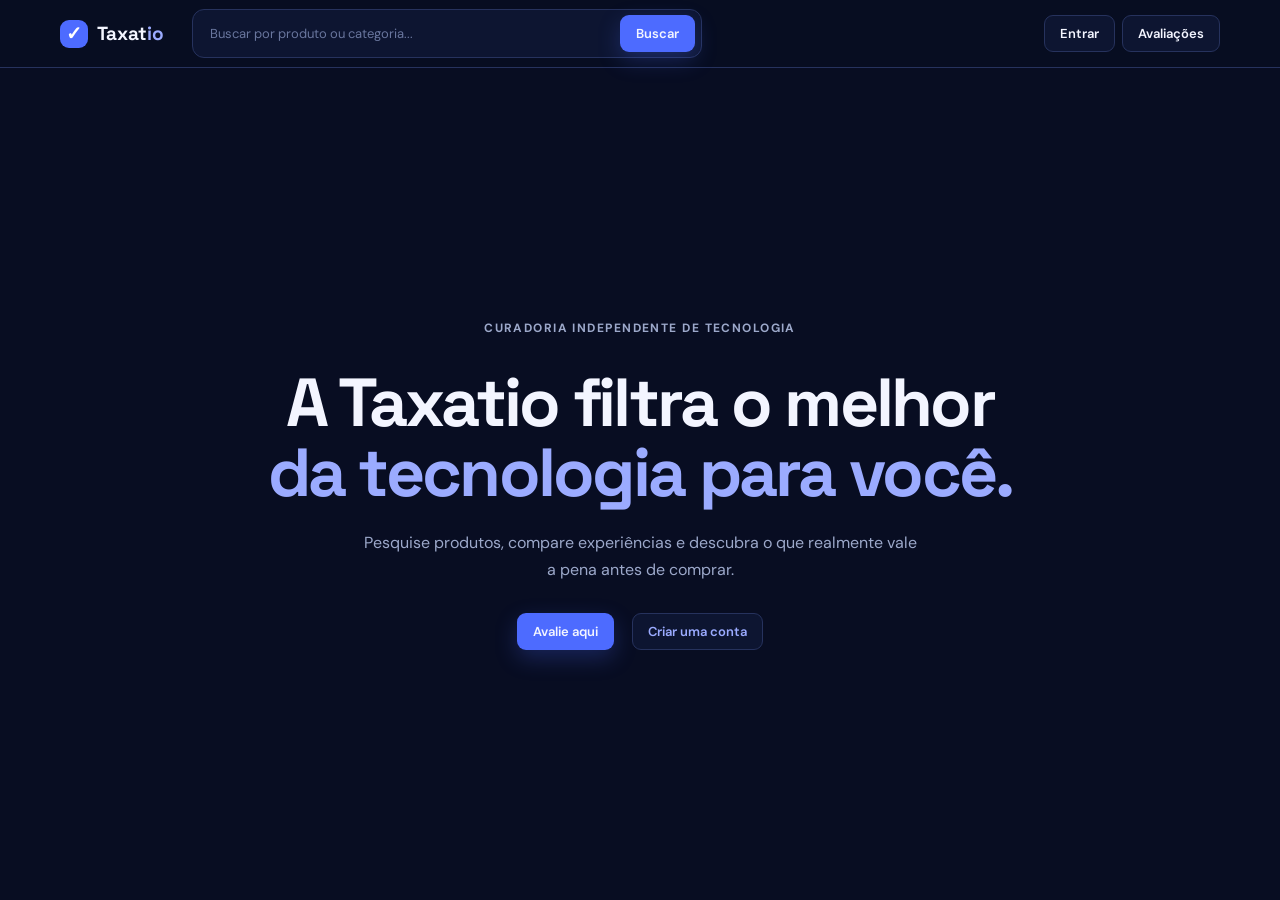
==== commit 5ab7d6e4: "Se já tem conta nao aparece o botao de criar conta" ====
--- a/frontend/index.html
+++ b/frontend/index.html
@@ -37,8 +37,7 @@
 
       <div class="hero-actions">
         <a class="btn btn-primary" href="avaliacoes.html">Avalie aqui</a>
-        <button class="btn btn-secondary" type="button" data-open-auth data-auth-mode="register">Criar uma conta</button>
-      </div>
+     <button class="btn btn-secondary" type="button" data-open-auth data-auth-mode="register" data-cadastro>Criar uma conta</button></div>
     </div>
   </main>
 
@@ -56,11 +55,11 @@
       <form class="modal-form" data-auth-form>
         <label data-register-field>
           Nome
-          <input name="nome" type="text">
+          <input name="nome" type="text" maxlength="40">
         </label>
         <label data-register-field>
           CPF
-          <input name="cpf" type="text">
+          <input name="cpf" type="text" maxlength="14" inputmode="numeric">
         </label>
         <label>
           E-mail
--- a/frontend/css/site.css
+++ b/frontend/css/site.css
@@ -158,6 +158,10 @@
     border-radius: 9px;
     background: #0d1531;
     color: var(--muted);
+    
+    display: none;              /* ← esconde no desktop */
+    align-items: center;        /* ← só pra centralizar o ☰ quando aparecer */
+    justify-content: center;
 }
 
 .icon-btn:hover {
@@ -816,6 +820,10 @@
         display: none;
     }
 
+    .icon-btn {
+        display: inline-flex;   /* ← aparece no telefone */
+    }
+
     .hero h1 {
         font-size: 44px;
     }
@@ -905,3 +913,5 @@
     justify-self: start;
 }
 
+
+
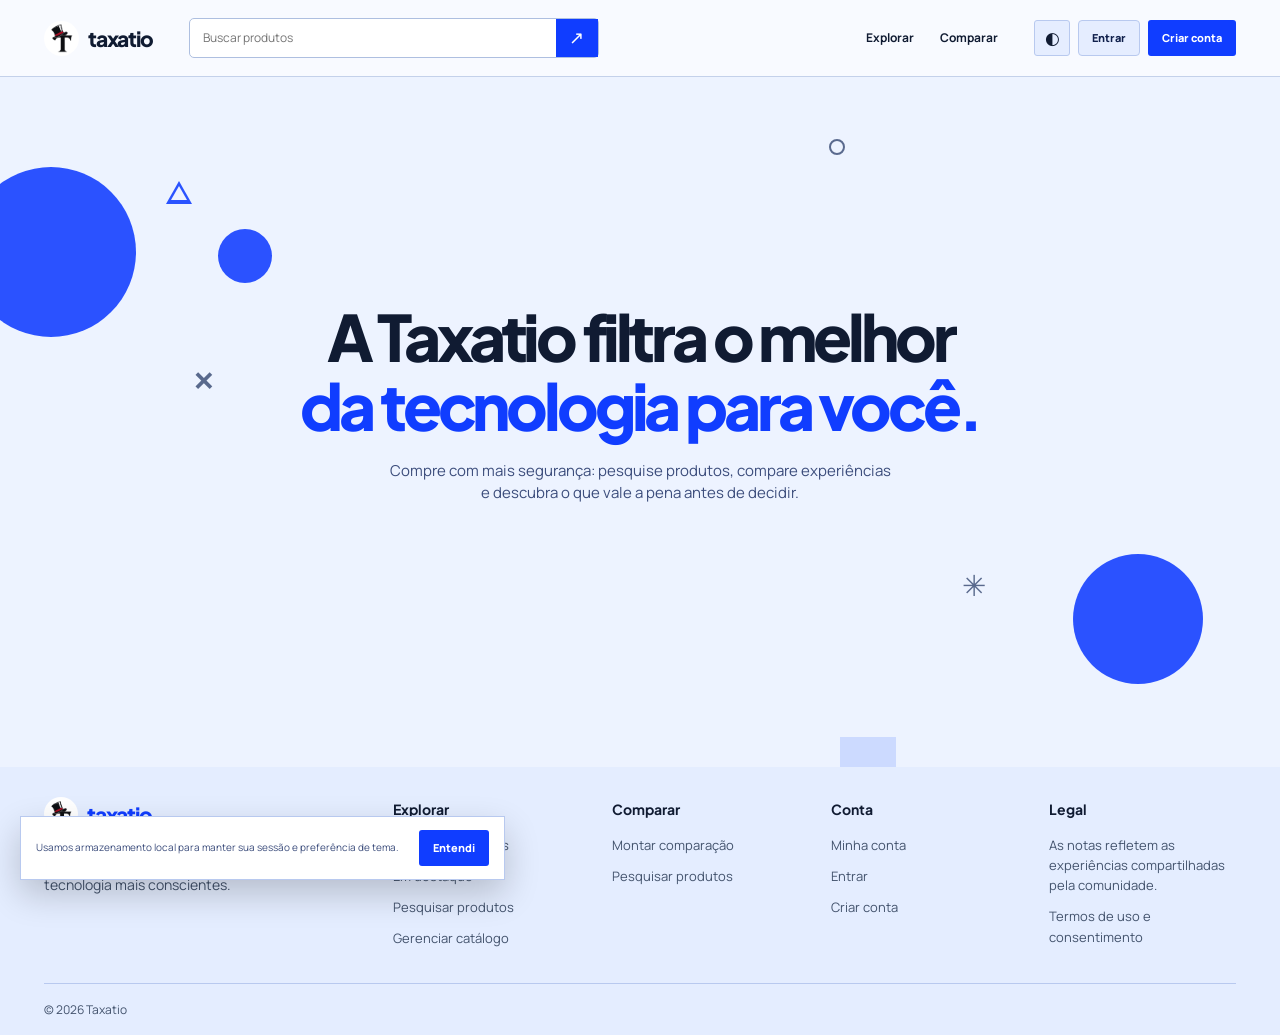
==== commit 49161ac8: "Implementa funcionalidades e atualiza frontend" ====
--- a/frontend/index.html
+++ b/frontend/index.html
@@ -1,81 +1,88 @@
-<!DOCTYPE html>
+<!doctype html>
 <html lang="pt-BR">
-<head>
-  <meta charset="UTF-8">
-  <meta name="viewport" content="width=device-width, initial-scale=1.0">
-  <title>Taxatio | Compare com confiança</title>
-  <link rel="stylesheet" href="css/site.css">
-</head>
-<body>
-  <header class="site-header">
-    <div class="header-inner">
-      <a class="logo" href="index.html">
-        <span class="logo-mark">✓</span>
-        <span>Taxat<span class="logo-accent">io</span></span>
-      </a>
-
-      <form class="search-bar" data-search-form>
-        <input name="q" type="search" placeholder="Buscar por produto ou categoria..." aria-label="Buscar">
-        <button class="btn btn-primary" type="submit">Buscar</button>
-      </form>
-
-      <nav class="header-actions">
-        <button class="btn btn-outline" data-open-auth data-auth-mode="login">Entrar</button>
-        <span class="btn btn-header" data-auth-status style="display:none"></span>
-        <button class="btn btn-outline" data-logout style="display:none">Sair</button>
-        <a class="btn btn-header" href="avaliacoes.html">Avaliações</a>
-        <button class="icon-btn" type="button" data-open-auth aria-label="Abrir acesso">☰</button>
-      </nav>
-    </div>
-  </header>
-
-  <main class="hero">
-    <div class="hero-content">
-      <p class="eyebrow">Curadoria independente de tecnologia</p>
-      <h1>A Taxatio filtra o melhor <span>da tecnologia para você.</span></h1>
-      <p>Pesquise produtos, compare experiências e descubra o que realmente vale a pena antes de comprar.</p>
-
-      <div class="hero-actions">
-        <a class="btn btn-primary" href="avaliacoes.html">Avalie aqui</a>
-     <button class="btn btn-secondary" type="button" data-open-auth data-auth-mode="register" data-cadastro>Criar uma conta</button></div>
-    </div>
-  </main>
-
-  <div class="modal-backdrop" data-auth-modal>
-    <section class="modal" role="dialog" aria-modal="true" aria-labelledby="auth-title">
-      <button class="modal-close" type="button" data-close-modal aria-label="Fechar">×</button>
-      <h2 id="auth-title">Acesse sua conta</h2>
-      <p>Entre para acompanhar suas avaliações ou crie um cadastro.</p>
-
-      <div class="modal-tabs">
-        <button type="button" class="active" data-auth-tab="login">Entrar</button>
-        <button type="button" data-auth-tab="register">Cadastrar</button>
+  <head>
+    <meta charset="utf-8" />
+    <meta name="viewport" content="width=device-width,initial-scale=1" />
+    <meta name="theme-color" content="#071a43" />
+    <meta
+      name="description"
+      content="Taxatio reúne avaliações reais para ajudar você a escolher tecnologia com mais clareza."
+    />
+    <title>Taxatio — tecnologia com contexto</title>
+    <link rel="icon" href="assets/logo.png" type="image/png" />
+    <link rel="stylesheet" href="css/site.css?v=terms-modal-1" />
+  </head>
+  <body data-page="home">
+    <div data-site-header></div>
+    <main>
+      <section class="home-hero wrap">
+        <div class="hero-copy">
+          <h1>
+            A Taxatio filtra o melhor
+            <span>da tecnologia para você.</span>
+          </h1>
+          <p class="lead">
+            Compre com mais segurança: pesquise produtos, compare experiências e
+            descubra o que vale a pena antes de decidir.
+          </p>
+        </div>
+        <div class="hero-art" aria-hidden="true">
+          <span class="geo geo-disc geo-disc-left"></span>
+          <span class="geo geo-disc geo-disc-small"></span>
+          <span class="geo geo-disc geo-disc-bottom"></span>
+          <span class="geo geo-ring"></span>
+          <span class="geo geo-triangle"></span>
+          <span class="geo geo-cross geo-cross-two">×</span>
+          <span class="geo geo-star">✳</span>
+          <span class="geo geo-square"></span>
+        </div>
+      </section>
+    </main>
+    <footer class="site-footer">
+      <div class="footer-main wrap">
+        <div class="footer-brand-column">
+          <a
+            class="brand"
+            href="index.html"
+            aria-label="Taxatio, página inicial"
+          >
+            <img src="assets/logo.png" alt="" />
+            <span>taxatio</span>
+          </a>
+          <p>Experiências reais para escolhas de tecnologia mais conscientes.</p>
+        </div>
+        <div class="footer-nav-column">
+          <h2>Explorar</h2>
+          <a href="catalogo.html">Todos os produtos</a>
+          <a href="catalogo.html">Em destaque</a>
+          <a href="catalogo.html">Pesquisar produtos</a>
+          <a href="gerenciar.html">Gerenciar catálogo</a>
+        </div>
+        <div class="footer-nav-column">
+          <h2>Comparar</h2>
+          <a href="comparar.html">Montar comparação</a>
+          <a href="catalogo.html">Pesquisar produtos</a>
+        </div>
+        <div class="footer-nav-column">
+          <h2>Conta</h2>
+          <a href="conta.html">Minha conta</a>
+          <button type="button" data-open-auth data-auth-mode="login">
+            Entrar
+          </button>
+          <button type="button" data-open-auth data-auth-mode="register">
+            Criar conta
+          </button>
+        </div>
+        <div class="footer-nav-column">
+          <h2>Legal</h2>
+          <p>As notas refletem as experiências compartilhadas pela comunidade.</p>
+        </div>
       </div>
-
-      <form class="modal-form" data-auth-form>
-        <label data-register-field>
-          Nome
-          <input name="nome" type="text" maxlength="40">
-        </label>
-        <label data-register-field>
-          CPF
-          <input name="cpf" type="text" maxlength="14" inputmode="numeric">
-        </label>
-        <label>
-          E-mail
-          <input name="email" type="email" required>
-        </label>
-        <label>
-          Senha
-          <input name="senha" type="password" required>
-        </label>
-        <button class="btn btn-primary" type="submit">Continuar</button>
-      </form>
-    </section>
-  </div>
-
-  <div class="toast" data-toast></div>
-
-  <script src="js/common.js"></script>
-</body>
-</html>+      <div class="footer-bottom wrap">
+        <span>© <span data-year></span> Taxatio</span>
+      </div>
+    </footer>
+    <div data-global-ui></div>
+    <script type="module" src="js/common.js?v=terms-modal-1"></script>
+  </body>
+</html>
--- a/frontend/css/site.css
+++ b/frontend/css/site.css
@@ -1,917 +1,8094 @@
-@import url('https://fonts.googleapis.com/css2?family=DM+Sans:wght@400;500;600;700&family=Space+Grotesk:wght@500;600;700&display=swap');
+@import url("https://fonts.googleapis.com/css2?family=Manrope:wght@400;500;600;700;800&family=Plus+Jakarta+Sans:wght@400;500;600;700;800&display=swap");
 
 :root {
-    --bg: #080d22;
-    --surface: #101936;
-    --surface-2: #151f45;
-    --line: #26325d;
-    --text: #f3f5ff;
-    --muted: #9ca8ca;
-    --blue: #4d6bff;
-    --blue-soft: #9babff;
-    --red: #ee6680;
-    --yellow: #e7bb61;
-    --green: #6fc9a0;
+  color-scheme: dark;
+  --ink: #f3f6ff;
+  --ink-soft: #c2ccef;
+  --muted: #8493c5;
+  --paper: #080f36;
+  --surface: #0c1642;
+  --surface-2: #111f5a;
+  --line: #26367b;
+  --blue: #103dff;
+  --blue-deep: #315cff;
+  --blue-wash: #14245f;
+  --cyan: #08baf1;
+  --red: #ff8190;
+  --green: #66d1a8;
+  --shadow: 0 14px 35px #0003;
+  --font-display: "Plus Jakarta Sans", sans-serif;
+  --font-body: "Manrope", sans-serif;
+  --space: 8px;
 }
 
 * {
-    box-sizing: border-box;
+  box-sizing: border-box;
 }
 
 html {
-    scroll-behavior: smooth;
+  scroll-behavior: smooth;
+  overscroll-behavior-y: none;
 }
 
 body {
+  margin: 0;
+  overscroll-behavior-y: none;
+  background: var(--paper);
+  color: var(--ink);
+  font-family: var(--font-body);
+  font-size: 15px;
+  line-height: 1.55;
+}
+
+html[data-theme="dark"] {
+  color-scheme: dark;
+  --ink: #f3f7ff;
+  --ink-soft: #bdc9dc;
+  --muted: #93a4bf;
+  --paper: #08152a;
+  --surface: #10213b;
+  --surface-2: #172d4c;
+  --line: #27405f;
+  --blue: #1d63d8;
+  --blue-deep: #a6c6ff;
+  --blue-wash: #142e54;
+  --cyan: #36c7ef;
+  --red: #ff8190;
+  --green: #66d1a8;
+  --shadow: 0 14px 40px #0003;
+}
+
+html[data-theme="light"] {
+  color-scheme: light;
+}
+
+* {
+  scrollbar-color: var(--line) transparent;
+}
+
+a {
+  color: inherit;
+  text-decoration: none;
+}
+
+button,
+input,
+select,
+textarea {
+  font: inherit;
+}
+
+button,
+a,
+select {
+  -webkit-tap-highlight-color: transparent;
+}
+
+button {
+  cursor: pointer;
+}
+
+button:disabled {
+  cursor: wait;
+  opacity: 0.65;
+}
+
+:focus-visible {
+  outline: 3px solid var(--cyan);
+  outline-offset: 3px;
+}
+
+.wrap {
+  width: min(1192px, calc(100% - 64px));
+  margin-inline: auto;
+}
+
+.sr-only {
+  position: absolute;
+  width: 1px;
+  height: 1px;
+  padding: 0;
+  margin: -1px;
+  overflow: hidden;
+  clip: rect(0, 0, 0, 0);
+  white-space: nowrap;
+  border: 0;
+}
+
+.site-header {
+  position: sticky;
+  top: 0;
+  z-index: 20;
+  background: color-mix(in srgb, var(--paper) 94%, transparent);
+  backdrop-filter: blur(12px);
+  border-bottom: 1px solid var(--line);
+}
+
+.header-inner {
+  height: 76px;
+  display: flex;
+  align-items: center;
+  gap: 36px;
+}
+
+.brand {
+  display: inline-flex;
+  align-items: center;
+  gap: 9px;
+  font: 800 21px var(--font-display);
+  letter-spacing: -1.2px;
+}
+
+.brand img {
+  width: 35px;
+  height: 35px;
+  padding: 2px;
+  border-radius: 50%;
+  background: #fff;
+  object-fit: contain;
+}
+
+.brand span {
+  color: var(--blue);
+}
+
+.header-search {
+  height: 40px;
+  flex: 1;
+  max-width: 410px;
+  display: flex;
+  border: 1px solid var(--line);
+  background: var(--surface);
+  border-radius: 4px;
+}
+
+.header-search input {
+  min-width: 0;
+  flex: 1;
+  border: 0;
+  background: transparent;
+  padding: 0 13px;
+  color: var(--ink);
+  outline: 0;
+  font-size: 12px;
+}
+
+.header-search button {
+  width: 42px;
+  border: 0;
+  background: var(--blue);
+  color: white;
+  font-size: 18px;
+}
+
+.main-nav {
+  display: flex;
+  gap: 26px;
+  margin-left: auto;
+}
+
+.main-nav a,
+.mobile-nav a {
+  font-size: 12px;
+  font-weight: 700;
+  color: var(--ink-soft);
+  transition: color 0.16s;
+}
+
+.main-nav a:hover,
+.mobile-nav a:hover {
+  color: var(--blue);
+}
+
+.header-tools {
+  display: flex;
+  align-items: center;
+  gap: 8px;
+}
+
+.button {
+  min-height: 46px;
+  display: inline-flex;
+  align-items: center;
+  justify-content: center;
+  gap: 13px;
+  padding: 0 18px;
+  border: 1px solid transparent;
+  border-radius: 3px;
+  font-weight: 800;
+  font-size: 12px;
+  transition:
+    transform 0.16s,
+    background 0.16s,
+    color 0.16s,
+    border-color 0.16s;
+}
+
+.button:hover {
+  transform: translateY(-1px);
+}
+
+.button-primary {
+  background: var(--blue);
+  color: white;
+}
+
+.button-primary:hover {
+  background: var(--blue-deep);
+  color: var(--paper);
+}
+
+.button-small {
+  min-height: 36px;
+  padding-inline: 13px;
+  font-size: 11px;
+}
+
+.button-quiet {
+  background: transparent;
+  color: var(--ink-soft);
+  border-color: var(--line);
+}
+
+.button-quiet:hover {
+  border-color: var(--blue);
+  color: var(--blue);
+}
+
+.theme-toggle,
+.mobile-menu {
+  width: 36px;
+  height: 36px;
+  border: 1px solid var(--line);
+  border-radius: 3px;
+  color: var(--ink);
+  background: var(--surface);
+  font-size: 17px;
+}
+
+.mobile-menu,
+.mobile-nav {
+  display: none;
+}
+
+.home-hero {
+  min-height: 584px;
+  display: grid;
+  grid-template-columns: 1.02fr 0.98fr;
+  align-items: center;
+  padding-block: 42px 58px;
+}
+
+.hero-copy {
+  max-width: 570px;
+  padding: 30px 2vw 20px 0;
+}
+
+.eyebrow,
+.section-kicker {
+  margin: 0 0 18px;
+  color: var(--blue);
+  font: 500 11px var(--font-body);
+  letter-spacing: 0.1em;
+  text-transform: uppercase;
+}
+
+.hero-copy h1,
+.page-intro h1,
+.error-page h1 {
+  margin: 0;
+  font: 800 clamp(52px, 6.1vw, 82px)/0.99 var(--font-display);
+  letter-spacing: -0.075em;
+}
+
+.hero-copy h1 span {
+  color: var(--blue);
+  display: block;
+}
+
+.lead {
+  max-width: 460px;
+  margin: 24px 0 26px;
+  color: var(--ink-soft);
+  font-size: 16px;
+  line-height: 1.7;
+}
+
+.hero-search {
+  display: flex;
+  max-width: 530px;
+  gap: 8px;
+}
+
+.hero-search input,
+.catalog-search input {
+  flex: 1;
+  min-width: 0;
+  height: 48px;
+  border: 1px solid var(--line);
+  padding: 0 15px;
+  background: var(--surface);
+  color: var(--ink);
+  border-radius: 3px;
+  font-size: 13px;
+}
+
+.hero-search button {
+  white-space: nowrap;
+}
+
+.hero-note {
+  display: flex;
+  align-items: center;
+  gap: 9px;
+  margin-top: 21px;
+  color: var(--muted);
+  font-size: 11px;
+}
+
+.signal-dot {
+  width: 7px;
+  height: 7px;
+  background: var(--cyan);
+  border-radius: 50%;
+  box-shadow: 0 0 0 4px color-mix(in srgb, var(--cyan) 15%, transparent);
+}
+
+.hero-art {
+  position: relative;
+  min-height: 450px;
+  overflow: hidden;
+  background: var(--blue);
+  color: white;
+  display: grid;
+  place-items: center;
+  isolation: isolate;
+}
+
+.hero-art:before {
+  content: "";
+  position: absolute;
+  inset: 0;
+  background: linear-gradient(145deg, #0c48cd 0%, #0647d5 48%, #062d83 100%);
+  z-index: -2;
+}
+
+.hero-art:after {
+  content: "";
+  position: absolute;
+  width: 380px;
+  height: 380px;
+  border: 1px solid #ffffff45;
+  border-radius: 50%;
+  z-index: -1;
+  right: -100px;
+  top: -185px;
+}
+
+.art-index,
+.art-number,
+.art-caption {
+  position: absolute;
+  font: 11px var(--font-body);
+  letter-spacing: 0.08em;
+}
+
+.art-index {
+  left: 25px;
+  top: 24px;
+}
+
+.art-number {
+  right: 24px;
+  bottom: 21px;
+  font-size: 44px;
+  font-family: var(--font-display);
+  font-weight: 800;
+  letter-spacing: -0.08em;
+  opacity: 0.65;
+}
+
+.art-caption {
+  left: 28px;
+  bottom: 34px;
+  font-size: 9px;
+}
+
+.art-caption i {
+  font-style: normal;
+  color: #42d5f2;
+  padding-inline: 6px;
+}
+
+.art-mark {
+  position: relative;
+  width: min(74%, 365px);
+  aspect-ratio: 1;
+  display: grid;
+  place-items: center;
+}
+
+.art-mark img {
+  width: 75%;
+  filter: brightness(0) invert(1);
+  position: relative;
+  z-index: 2;
+}
+
+.art-ring {
+  position: absolute;
+  border: 1px solid #ffffff66;
+  border-radius: 50%;
+  aspect-ratio: 1;
+}
+
+.ring-one {
+  width: 68%;
+  animation: orbit 32s linear infinite;
+}
+
+.ring-two {
+  width: 95%;
+  border-style: dashed;
+  opacity: 0.55;
+  animation: orbit 52s linear infinite reverse;
+}
+
+.section-heading h2 {
+  max-width: 470px;
+  margin: 0 0 16px;
+  font: 800 36px/1.14 var(--font-display);
+  letter-spacing: -0.055em;
+}
+
+.text-link {
+  color: var(--blue);
+  font-size: 12px;
+  font-weight: 800;
+}
+
+.text-link span {
+  margin-left: 8px;
+}
+
+.section-heading {
+  display: flex;
+  align-items: end;
+  justify-content: space-between;
+  margin-bottom: 28px;
+}
+
+.section-heading .eyebrow {
+  margin-bottom: 8px;
+}
+
+.section-heading h2 {
+  margin: 0;
+  font-size: 29px;
+}
+
+.product-list {
+  display: grid;
+  gap: 10px;
+}
+
+.compact-list {
+  grid-template-columns: repeat(3, minmax(0, 1fr));
+}
+
+.product-card {
+  display: grid;
+  grid-template-columns: 62px minmax(0, 1fr) 112px;
+  align-items: center;
+  gap: 17px;
+  padding: 18px;
+  background: var(--surface);
+  border: 1px solid var(--line);
+  transition:
+    border-color 0.18s,
+    transform 0.18s;
+}
+
+.product-card:hover {
+  transform: translateY(-2px);
+  border-color: var(--blue);
+}
+
+.product-thumb {
+  width: 62px;
+  height: 62px;
+  display: grid;
+  place-items: center;
+  overflow: hidden;
+  background: var(--blue-wash);
+  color: var(--blue);
+  font: 700 20px var(--font-display);
+}
+
+.product-thumb img {
+  width: 100%;
+  height: 100%;
+  object-fit: cover;
+}
+
+.product-info h2 {
+  margin: 0 0 3px;
+  font: 700 16px var(--font-display);
+  letter-spacing: -0.03em;
+}
+
+.product-info p {
+  margin: 5px 0 0;
+  color: var(--ink-soft);
+  font-size: 11px;
+  line-height: 1.5;
+}
+
+.product-meta {
+  color: var(--muted);
+  font: 10px var(--font-body);
+}
+
+.product-score {
+  text-align: right;
+}
+
+.product-score strong {
+  display: block;
+  font: 800 27px var(--font-display);
+  letter-spacing: -0.06em;
+  color: var(--blue);
+}
+
+.product-score span {
+  font: 9px var(--font-body);
+  color: var(--muted);
+}
+
+.card-actions {
+  display: flex;
+  gap: 7px;
+  grid-column: 2/-1;
+  align-items: center;
+}
+
+.mini-link {
+  color: var(--blue);
+  font-size: 11px;
+  font-weight: 800;
+}
+
+.compare-check {
+  display: flex;
+  align-items: center;
+  gap: 5px;
+  margin-left: auto;
+  color: var(--muted);
+  font-size: 10px;
+}
+
+.site-footer {
+  min-height: 94px;
+  display: flex;
+  align-items: center;
+  justify-content: space-between;
+  gap: 20px;
+  border-top: 1px solid var(--line);
+  color: var(--muted);
+  font-size: 10px;
+}
+
+.site-footer .brand {
+  color: var(--ink);
+  font-size: 17px;
+}
+
+.site-footer .brand img {
+  width: 28px;
+  height: 28px;
+}
+
+.page-main {
+  min-height: calc(100vh - 180px);
+  padding-top: 62px;
+  padding-bottom: 92px;
+}
+
+.page-intro {
+  max-width: 700px;
+  margin-bottom: 36px;
+}
+
+.page-intro .eyebrow {
+  margin-bottom: 12px;
+}
+
+.page-intro h1 {
+  font-size: clamp(42px, 5vw, 61px);
+}
+
+.page-intro > p:last-child {
+  max-width: 580px;
+  margin: 15px 0 0;
+  color: var(--ink-soft);
+  font-size: 14px;
+}
+
+.catalog-search {
+  display: flex;
+  gap: 8px;
+  margin-bottom: 30px;
+  max-width: 600px;
+}
+
+.catalog-layout {
+  display: grid;
+  grid-template-columns: 220px 1fr;
+  gap: 38px;
+  align-items: start;
+}
+
+.filter-rail {
+  position: sticky;
+  top: 100px;
+  padding: 20px;
+  background: var(--surface);
+  border: 1px solid var(--line);
+}
+
+.filter-head {
+  display: flex;
+  align-items: center;
+  justify-content: space-between;
+  padding-bottom: 14px;
+  border-bottom: 1px solid var(--line);
+}
+
+.filter-head h2 {
+  margin: 0;
+  font: 700 16px var(--font-display);
+}
+
+.quiet-button {
+  padding: 4px;
+  border: 0;
+  background: none;
+  color: var(--blue);
+  font-size: 10px;
+  font-weight: 800;
+}
+
+.filter-group {
+  padding-block: 17px;
+  border-bottom: 1px solid var(--line);
+}
+
+.filter-group:last-child {
+  border: 0;
+  padding-bottom: 0;
+}
+
+.filter-group h3 {
+  margin: 0 0 10px;
+  color: var(--muted);
+  font: 500 10px var(--font-body);
+  letter-spacing: 0.06em;
+  text-transform: uppercase;
+}
+
+.filter-group ul {
+  display: grid;
+  gap: 3px;
+  margin: 0;
+  padding: 0;
+  list-style: none;
+}
+
+.filter-button {
+  width: 100%;
+  display: flex;
+  justify-content: space-between;
+  gap: 8px;
+  padding: 8px;
+  border: 0;
+  background: transparent;
+  color: var(--ink-soft);
+  text-align: left;
+  font-size: 11px;
+  border-radius: 2px;
+}
+
+.filter-button:hover,
+.filter-button.active {
+  background: var(--blue-wash);
+  color: var(--blue);
+}
+
+.filter-count {
+  font: 10px var(--font-body);
+  color: var(--muted);
+}
+
+.filter-group select,
+.compare-controls select {
+  width: 100%;
+  height: 39px;
+  padding: 0 10px;
+  border: 1px solid var(--line);
+  background: var(--surface);
+  color: var(--ink);
+  font-size: 11px;
+}
+
+.results-top {
+  display: flex;
+  justify-content: space-between;
+  min-height: 27px;
+  color: var(--muted);
+  font-size: 11px;
+}
+
+.results-top p {
+  margin: 0 0 10px;
+}
+
+.search-status {
+  color: var(--blue);
+}
+
+.product-list:not(.compact-list) .product-card {
+  grid-template-columns: 68px minmax(0, 1fr) 125px;
+}
+
+.product-list:not(.compact-list) .product-thumb {
+  width: 68px;
+  height: 68px;
+}
+
+.pagination {
+  display: flex;
+  justify-content: center;
+  gap: 6px;
+  padding-top: 24px;
+}
+
+.page-button {
+  min-width: 34px;
+  height: 34px;
+  border: 1px solid var(--line);
+  background: var(--surface);
+  color: var(--ink-soft);
+  font-size: 11px;
+}
+
+.page-button[aria-current="page"],
+.page-button:hover {
+  background: var(--blue);
+  border-color: var(--blue);
+  color: white;
+}
+
+.detail-topline {
+  margin-bottom: 24px;
+}
+
+.detail-topline a {
+  color: var(--blue);
+  font-size: 11px;
+  font-weight: 800;
+}
+
+.detail-layout {
+  display: grid;
+  grid-template-columns: minmax(0, 1fr) 275px;
+  gap: 48px;
+}
+
+.detail-hero {
+  display: grid;
+  grid-template-columns: 225px 1fr;
+  gap: 32px;
+  align-items: center;
+  padding: 30px;
+  background: var(--surface);
+  border: 1px solid var(--line);
+}
+
+.detail-visual {
+  width: 100%;
+  aspect-ratio: 1;
+  display: grid;
+  place-items: center;
+  overflow: hidden;
+  background: var(--blue-wash);
+  color: var(--blue);
+  font: 800 58px var(--font-display);
+}
+
+.detail-visual img {
+  width: 100%;
+  height: 100%;
+  object-fit: cover;
+}
+
+.detail-copy h1 {
+  margin: 4px 0;
+  font: 800 clamp(32px, 4vw, 49px)/1.05 var(--font-display);
+  letter-spacing: -0.065em;
+}
+
+.detail-copy p {
+  color: var(--ink-soft);
+  font-size: 13px;
+}
+
+.detail-rating {
+  display: flex;
+  align-items: baseline;
+  gap: 7px;
+  margin: 11px 0;
+  color: var(--blue);
+}
+
+.detail-rating strong {
+  font: 800 34px var(--font-display);
+  letter-spacing: -0.07em;
+}
+
+.detail-rating span {
+  font-size: 11px;
+  color: var(--muted);
+}
+
+.detail-actions {
+  display: flex;
+  align-items: center;
+  gap: 9px;
+  flex-wrap: wrap;
+}
+
+.ai-panel {
+  display: grid;
+  grid-template-columns: 1fr auto;
+  gap: 20px;
+  align-items: center;
+  margin-top: 20px;
+  padding: 24px;
+  background: var(--blue);
+  color: white;
+}
+
+.ai-panel .eyebrow {
+  color: #a6dfff;
+  margin: 0 0 7px;
+}
+
+.ai-panel h2 {
+  margin: 0 0 5px;
+  font: 700 19px var(--font-display);
+}
+
+.ai-panel p {
+  margin: 0;
+  color: #e3edff;
+  font-size: 12px;
+}
+
+.ai-panel .button {
+  background: white;
+  color: #0649bd;
+}
+
+.detail-aside {
+  padding: 22px;
+  background: var(--surface);
+  border: 1px solid var(--line);
+  align-self: start;
+}
+
+.detail-aside h2 {
+  font: 700 15px var(--font-display);
+}
+
+.detail-aside dl {
+  display: grid;
+  gap: 13px;
+}
+
+.detail-aside dl div {
+  display: flex;
+  justify-content: space-between;
+  gap: 10px;
+  font-size: 11px;
+}
+
+.detail-aside dt {
+  color: var(--muted);
+}
+
+.detail-aside dd {
+  margin: 0;
+  font-weight: 700;
+}
+
+.reviews-section {
+  margin-top: 45px;
+}
+
+.reviews-header {
+  display: flex;
+  justify-content: space-between;
+  align-items: end;
+  margin-bottom: 20px;
+}
+
+.reviews-header h2 {
+  margin: 0;
+  font: 700 24px var(--font-display);
+  letter-spacing: -0.04em;
+}
+
+.review-item {
+  padding: 21px 0;
+  border-top: 1px solid var(--line);
+}
+
+.review-head {
+  display: flex;
+  justify-content: space-between;
+  gap: 10px;
+}
+
+.review-head strong {
+  font: 700 13px var(--font-display);
+}
+
+.review-head span {
+  color: var(--muted);
+  font: 10px var(--font-body);
+}
+
+.review-item h3 {
+  margin: 8px 0 4px;
+  font: 700 15px var(--font-display);
+}
+
+.review-item p {
+  margin: 0;
+  color: var(--ink-soft);
+  font-size: 12px;
+}
+
+.review-actions {
+  display: flex;
+  gap: 10px;
+  margin-top: 12px;
+}
+
+.review-form {
+  display: grid;
+  grid-template-columns: 1fr 150px;
+  gap: 13px;
+  margin: 15px 0 20px;
+  padding: 20px;
+  background: var(--surface);
+  border: 1px solid var(--line);
+}
+
+.field-wrap {
+  display: grid;
+  gap: 6px;
+}
+
+.field-wrap label,
+.review-form label,
+.compare-controls > label {
+  font-size: 10px;
+  font-weight: 800;
+  color: var(--ink-soft);
+}
+
+.field-wrap input,
+.review-form input,
+.review-form textarea {
+  width: 100%;
+  height: 42px;
+  border: 1px solid var(--line);
+  padding: 0 11px;
+  background: var(--paper);
+  color: var(--ink);
+  font-size: 12px;
+}
+
+.review-form textarea {
+  height: 90px;
+  padding-top: 10px;
+  resize: vertical;
+}
+
+.review-form .wide {
+  grid-column: 1/-1;
+}
+
+.review-form button {
+  justify-self: start;
+}
+
+.field-error {
+  min-height: 14px;
+  color: var(--red);
+  font-size: 10px;
+}
+
+.form-error {
+  margin: 0;
+  color: var(--red);
+  font-size: 11px;
+}
+
+.account-summary {
+  display: grid;
+  grid-template-columns: 1fr 1fr;
+  gap: 18px;
+  margin-bottom: 34px;
+}
+
+.account-panel {
+  padding: 23px;
+  background: var(--surface);
+  border: 1px solid var(--line);
+}
+
+.account-panel h2 {
+  font: 700 16px var(--font-display);
+}
+
+.account-panel p {
+  margin: 0;
+  color: var(--ink-soft);
+  font-size: 12px;
+}
+
+.account-panel dl {
+  display: grid;
+  gap: 9px;
+  margin: 0;
+}
+
+.account-panel dl div {
+  display: flex;
+  justify-content: space-between;
+  font-size: 11px;
+}
+
+.account-panel dt {
+  color: var(--muted);
+}
+
+.account-panel dd {
+  margin: 0;
+  font-weight: 700;
+}
+
+.account-reviews h2 {
+  font: 700 24px var(--font-display);
+}
+
+.compare-controls {
+  display: flex;
+  align-items: center;
+  gap: 10px;
+  max-width: 680px;
+  margin-bottom: 27px;
+  padding: 15px;
+  background: var(--surface);
+  border: 1px solid var(--line);
+}
+
+.compare-controls > label {
+  white-space: nowrap;
+}
+
+.compare-controls select {
+  flex: 1;
+  min-width: 140px;
+}
+
+.compare-table-wrap {
+  overflow-x: auto;
+  border: 1px solid var(--line);
+  background: var(--surface);
+}
+
+.compare-table {
+  width: 100%;
+  min-width: 620px;
+  border-collapse: collapse;
+}
+
+.compare-table th,
+.compare-table td {
+  padding: 18px;
+  border-bottom: 1px solid var(--line);
+  text-align: left;
+  vertical-align: top;
+}
+
+.compare-table th {
+  width: 140px;
+  color: var(--muted);
+  font: 500 10px var(--font-body);
+  text-transform: uppercase;
+}
+
+.compare-product-name {
+  font: 700 17px var(--font-display);
+}
+
+.compare-remove {
+  display: block;
+  margin-top: 8px;
+  border: 0;
+  background: none;
+  padding: 0;
+  color: var(--red);
+  font-size: 10px;
+}
+
+.empty-state,
+.error-state {
+  padding: 48px 20px;
+  text-align: center;
+  border: 1px dashed var(--line);
+  color: var(--ink-soft);
+}
+
+.empty-mark {
+  display: grid;
+  place-items: center;
+  width: 46px;
+  height: 46px;
+  margin: 0 auto 14px;
+  background: var(--blue-wash);
+  color: var(--blue);
+  font-size: 22px;
+}
+
+.empty-state h2,
+.error-state h2 {
+  margin: 0 0 7px;
+  color: var(--ink);
+  font: 700 19px var(--font-display);
+}
+
+.empty-state p,
+.error-state p {
+  margin: 0;
+  font-size: 12px;
+}
+
+.error-page {
+  min-height: calc(100vh - 180px);
+  display: flex;
+  flex-direction: column;
+  justify-content: center;
+  align-items: flex-start;
+}
+
+.error-page h1 {
+  max-width: 720px;
+  font-size: clamp(44px, 6vw, 72px);
+}
+
+.error-page > p:not(.eyebrow) {
+  max-width: 520px;
+  color: var(--ink-soft);
+}
+
+.modal-backdrop {
+  position: fixed;
+  inset: 0;
+  z-index: 50;
+  display: grid;
+  place-items: center;
+  padding: 20px;
+  background: #081326b8;
+}
+
+.modal-backdrop[hidden] {
+  display: none;
+}
+
+.modal {
+  position: relative;
+  width: min(440px, 100%);
+  padding: 34px;
+  background: var(--surface);
+  border: 1px solid var(--line);
+  box-shadow: 0 24px 80px #0004;
+}
+
+.modal-close {
+  position: absolute;
+  right: 16px;
+  top: 14px;
+  width: 34px;
+  height: 34px;
+  border: 1px solid var(--line);
+  background: transparent;
+  color: var(--ink);
+  font-size: 21px;
+}
+
+.modal > .eyebrow {
+  margin-bottom: 12px;
+}
+
+.modal h2 {
+  margin: 0;
+  font: 800 28px var(--font-display);
+  letter-spacing: -0.05em;
+}
+
+.modal > p:not(.eyebrow) {
+  font-size: 12px;
+  color: var(--ink-soft);
+}
+
+.modal-tabs {
+  display: grid;
+  grid-template-columns: 1fr 1fr;
+  margin: 20px 0 16px;
+  border-bottom: 1px solid var(--line);
+}
+
+.modal-tabs button {
+  padding: 10px;
+  border: 0;
+  border-bottom: 2px solid transparent;
+  background: none;
+  color: var(--muted);
+  font-size: 11px;
+  font-weight: 700;
+}
+
+.modal-tabs button.active {
+  border-color: var(--blue);
+  color: var(--blue);
+}
+
+.modal-form {
+  display: grid;
+  gap: 11px;
+}
+
+.modal-submit {
+  width: 100%;
+  margin-top: 5px;
+}
+
+.toast {
+  position: fixed;
+  z-index: 70;
+  right: 24px;
+  bottom: 24px;
+  max-width: min(400px, calc(100% - 48px));
+  padding: 13px 17px;
+  background: var(--ink);
+  color: var(--paper);
+  font-size: 12px;
+  opacity: 0;
+  transform: translateY(10px);
+  pointer-events: none;
+  transition:
+    opacity 0.2s,
+    transform 0.2s;
+}
+
+.toast.show {
+  opacity: 1;
+  transform: translateY(0);
+}
+
+.toast[data-kind="error"] {
+  background: var(--red);
+  color: #fff;
+}
+
+.consent-banner {
+  position: fixed;
+  z-index: 40;
+  left: 20px;
+  bottom: 20px;
+  display: flex;
+  align-items: center;
+  gap: 20px;
+  max-width: min(580px, calc(100% - 40px));
+  padding: 13px 15px;
+  background: var(--surface);
+  border: 1px solid var(--line);
+  box-shadow: var(--shadow);
+}
+
+.consent-banner[hidden] {
+  display: none;
+}
+
+.consent-banner p {
+  margin: 0;
+  font-size: 10px;
+  color: var(--ink-soft);
+}
+
+.skeleton-row,
+.skeleton-detail {
+  min-height: 110px;
+  background: linear-gradient(
+    90deg,
+    var(--surface) 25%,
+    var(--surface-2) 45%,
+    var(--surface) 65%
+  );
+  background-size: 300% 100%;
+  animation: skeleton 1.3s ease infinite;
+}
+
+.skeleton-detail {
+  min-height: 350px;
+}
+
+.skeleton-line {
+  height: 26px;
+  margin: 7px;
+  background: var(--surface-2);
+  animation: pulse 1.3s ease infinite;
+}
+
+.modal-open {
+  overflow: hidden;
+}
+
+@keyframes skeleton {
+  to {
+    background-position: -150% 0;
+  }
+}
+
+@keyframes pulse {
+  50% {
+    opacity: 0.45;
+  }
+}
+
+@keyframes orbit {
+  to {
+    transform: rotate(360deg);
+  }
+}
+
+@media (max-width: 900px) {
+  .wrap {
+    width: min(100% - 40px, 1192px);
+  }
+  .header-inner {
+    gap: 19px;
+  }
+  .main-nav {
+    gap: 14px;
+  }
+  .home-hero {
+    min-height: 510px;
+    grid-template-columns: 1fr 1fr;
+  }
+  .hero-art {
+    min-height: 380px;
+  }
+  .catalog-layout {
+    grid-template-columns: 190px 1fr;
+    gap: 20px;
+  }
+  .detail-layout {
+    grid-template-columns: minmax(0, 1fr) 225px;
+    gap: 22px;
+  }
+  .detail-hero {
+    grid-template-columns: 175px 1fr;
+    padding: 21px;
+  }
+  .compact-list {
+    grid-template-columns: 1fr 1fr;
+  }
+  .compact-list .product-card {
+    grid-template-columns: 48px minmax(0, 1fr) 72px;
+    gap: 10px;
+    padding: 13px;
+  }
+  .compact-list .product-thumb {
+    width: 48px;
+    height: 48px;
+  }
+  .compact-list .product-score strong {
+    font-size: 22px;
+  }
+}
+
+@media (max-width: 680px) {
+  .wrap {
+    width: calc(100% - 32px);
+  }
+  .header-inner {
+    height: 65px;
+    gap: 11px;
+  }
+  .brand {
+    font-size: 19px;
+  }
+  .brand img {
+    width: 31px;
+    height: 31px;
+  }
+  .header-search,
+  .main-nav,
+  .header-tools > [data-open-auth],
+  .header-tools > .account-link,
+  .header-tools > [data-logout] {
+    display: none;
+  }
+  .header-tools {
+    margin-left: auto;
+  }
+  .mobile-menu {
+    display: block;
+  }
+  .mobile-nav[hidden] {
+    display: none;
+  }
+  .mobile-nav:not([hidden]) {
+    display: flex;
+    flex-direction: column;
+    gap: 0;
+    padding: 0 0 10px;
+  }
+  .mobile-nav a {
+    padding: 10px 0;
+  }
+  .home-hero {
+    min-height: 0;
+    grid-template-columns: 1fr;
+    padding-block: 52px 34px;
+    gap: 35px;
+  }
+  .hero-copy {
+    padding: 0;
+  }
+  .hero-copy h1 {
+    font-size: clamp(48px, 13vw, 68px);
+  }
+  .lead {
+    font-size: 14px;
+    margin-block: 18px;
+  }
+  .hero-search {
+    flex-direction: column;
+  }
+  .hero-search .button {
+    width: 100%;
+  }
+  .hero-art {
+    min-height: 340px;
+  }
+  .section-heading {
+    align-items: flex-start;
+    gap: 15px;
+  }
+  .section-heading h2 {
+    font-size: 24px;
+  }
+  .section-heading > .text-link {
+    white-space: nowrap;
+    margin-top: 25px;
+  }
+  .compact-list {
+    grid-template-columns: 1fr;
+  }
+  .site-footer {
+    min-height: 0;
+    display: grid;
+    grid-template-columns: 1fr auto;
+    padding-block: 20px;
+    gap: 6px;
+  }
+  .site-footer > p {
+    grid-column: 1/-1;
+    grid-row: 2;
     margin: 0;
-    background: var(--bg);
-    color: var(--text);
-    font-family: 'DM Sans', sans-serif;
-}
-
-a {
-    color: inherit;
-    text-decoration: none;
-}
-
-button, input, select {
-    font: inherit;
-}
-
-button {
-    cursor: pointer;
-}
-
-.site-header {
-    position: sticky;
-    top: 0;
-    z-index: 10;
-    height: 68px;
-    border-bottom: 1px solid var(--line);
-    background: rgba(8, 13, 34, .96);
-}
-
-.header-inner {
-    width: min(1160px, calc(100% - 40px));
-    height: 100%;
-    margin: auto;
-    display: flex;
-    align-items: center;
-    gap: 28px;
-}
-
-.logo {
-    display: inline-flex;
-    align-items: center;
-    gap: 9px;
-    font-family: 'Space Grotesk', sans-serif;
-    font-size: 19px;
-    font-weight: 700;
-    white-space: nowrap;
-}
-
-.logo-mark {
-    width: 28px;
-    height: 28px;
-    display: grid;
-    place-items: center;
-    border-radius: 9px;
-    background: var(--blue);
-    color: white;
-    font-weight: 700;
-}
-
-.logo-accent {
-    color: var(--blue-soft);
-}
-
-.search-bar {
-    flex: 1;
-    max-width: 510px;
-    display: flex;
-    align-items: center;
-    gap: 10px;
-    padding: 5px 6px 5px 15px;
-    border: 1px solid var(--line);
-    border-radius: 12px;
-    background: #0d1531;
-}
-
-.search-bar input {
-    width: 100%;
-    border: 0;
-    outline: 0;
-    background: transparent;
-    color: var(--text);
-    font-size: 13px;
-}
-
-.search-bar input::placeholder {
-    color: #69769e;
-}
-
-.btn {
-    border: 1px solid transparent;
-    border-radius: 9px;
-    padding: 9px 15px;
-    color: var(--text);
-    background: transparent;
-    font-weight: 600;
-    font-size: 13px;
-}
-
-.btn-primary {
-    background: var(--blue);
-    box-shadow: 0 8px 22px rgba(77,107,255,.25);
-}
-
-.btn-outline {
-    border-color: var(--line);
-    background: #0d1531;
-}
-
-.btn-header,
-.btn-secondary {
-    border-color: var(--line);
-    background: #0d1531;
-}
-
-.btn-secondary {
-    color: var(--blue-soft);
-}
-
-.btn:hover {
-    filter: brightness(1.12);
-}
-
-.header-actions {
-    margin-left: auto;
-    display: flex;
-    align-items: center;
-    gap: 7px;
-}
-
-.icon-btn {
-    width: 34px;
-    height: 34px;
-    border: 1px solid var(--line);
-    border-radius: 9px;
-    background: #0d1531;
-    color: var(--muted);
-    
-    display: none;              /* ← esconde no desktop */
-    align-items: center;        /* ← só pra centralizar o ☰ quando aparecer */
-    justify-content: center;
-}
-
-.icon-btn:hover {
-    color: var(--text);
-    border-color: var(--blue);
-}
-
-.page-shell {
-    width: min(1160px, calc(100% - 40px));
-    margin: 0 auto;
-    padding: 68px 0 90px;
-}
-
-.eyebrow {
-    margin: 0 0 18px;
-    color: var(--blue-soft);
+  }
+  .site-footer > span {
+    grid-column: 2;
+    grid-row: 1;
+  }
+  .page-main {
+    padding-top: 40px;
+    padding-bottom: 60px;
+  }
+  .page-intro {
+    margin-bottom: 24px;
+  }
+  .page-intro h1 {
+    font-size: 43px;
+  }
+  .page-intro > p:last-child {
     font-size: 12px;
-    font-weight: 700;
-    letter-spacing: .12em;
-    text-transform: uppercase;
-}
-
-h1, h2, h3, p {
-    margin-top: 0;
-}
-
-h1, h2, h3 {
-    font-family: 'Space Grotesk', sans-serif;
-}
-
-.hero {
-    min-height: calc(100vh - 68px);
-    display: grid;
-    place-items: center;
-    text-align: center;
-    padding: 60px 20px;
-}
-
-.hero-content {
-    width: min(900px, 100%);
-}
-
-.hero h1 {
-    margin-bottom: 22px;
-    font-size: clamp(42px, 6vw, 68px);
-    line-height: 1.02;
-    letter-spacing: -.04em;
-}
-
-.hero h1 span {
-    display: block;
-    color: var(--blue-soft);
-}
-
-.hero p {
-    max-width: 560px;
-    margin: 0 auto 30px;
-    color: var(--muted);
-    line-height: 1.7;
-}
-
-.hero-actions {
-    display: flex;
-    justify-content: center;
-    align-items: center;
-    gap: 18px;
-}
-
-.text-link {
-    color: var(--blue-soft);
-    font-size: 13px;
-    font-weight: 600;
-}
-
-.text-link:hover {
-    color: white;
-}
-
-.page-heading {
-    max-width: 660px;
-    margin-bottom: 38px;
-}
-
-.page-heading h1 {
-    margin-bottom: 10px;
-    font-size: 40px;
-}
-
-.page-heading p {
-    color: var(--muted);
-    line-height: 1.55;
-}
-
-.ai-panel {
-    display: flex;
-    justify-content: space-between;
-    align-items: center;
-    gap: 24px;
-    margin-bottom: 26px;
-    padding: 22px;
-    border: 1px solid var(--line);
-    border-left: 3px solid var(--blue);
-    border-radius: 12px;
-    background: var(--surface);
-}
-
-.ai-panel .eyebrow {
-    margin-bottom: 8px;
-}
-
-.ai-panel h2 {
-    margin-bottom: 8px;
-    font-size: 20px;
-}
-
-.ai-panel p:last-child {
-    max-width: 760px;
-    margin-bottom: 0;
-    color: var(--muted);
-    line-height: 1.55;
-    font-size: 13px;
-}
-
-.ai-panel button {
-    flex-shrink: 0;
-}
-
-.search-status {
-    display: none;
-    align-items: center;
-    gap: 10px;
-    width: fit-content;
-    margin-top: 18px;
-    padding: 8px 10px 8px 13px;
-    border: 1px solid var(--line);
-    border-radius: 8px;
-    background: #0d1531;
-    color: var(--muted);
-    font-size: 12px;
-}
-
-.search-status.show {
-    display: flex;
-}
-
-.search-status strong {
-    color: var(--text);
-}
-
-.search-status button {
-    width: 22px;
-    height: 22px;
-    padding: 0;
-    border: 0;
-    border-radius: 5px;
-    background: transparent;
-    color: var(--muted);
-    font-size: 18px;
-    line-height: 1;
-}
-
-.search-status button:hover {
-    background: var(--surface-2);
-    color: var(--text);
-}
-
-.reviews-layout {
-    display: grid;
-    grid-template-columns: 230px 1fr;
-    gap: 26px;
-    align-items: start;
-}
-
-.sidebar {
-    display: grid;
-    gap: 15px;
-}
-
-.panel, .product-card, .detail-panel {
-    border: 1px solid var(--line);
-    border-radius: 12px;
-    background: var(--surface);
-}
-
-.panel {
-    padding: 18px;
-}
-
-.panel h2 {
-    margin-bottom: 15px;
-    font-size: 12px;
-    letter-spacing: .08em;
-    text-transform: uppercase;
-    color: var(--blue-soft);
-}
-
-.filter-list, .reported-list {
-    display: grid;
-    gap: 5px;
-    padding: 0;
-    margin: 0;
-    list-style: none;
-}
-
-.filter-button {
-    width: 100%;
-    display: flex;
-    justify-content: space-between;
-    padding: 9px 8px;
-    border: 0;
-    border-radius: 7px;
-    background: transparent;
-    color: var(--muted);
-    text-align: left;
-    font-size: 12px;
-}
-
-.filter-button:hover, .filter-button.active {
-    background: var(--surface-2);
-    color: var(--text);
-}
-
-.filter-count {
-    color: var(--blue-soft);
-}
-
-.reported-list li {
-    display: flex;
-    justify-content: space-between;
-    gap: 8px;
-    padding: 9px 0;
-    border-bottom: 1px solid rgba(38,50,93,.65);
-    color: var(--muted);
-    font-size: 11px;
-}
-
-.reported-list li:last-child {
-    border-bottom: 0;
-}
-
-.reported-list strong {
-    color: var(--red);
-    white-space: nowrap;
-}
-
-.product-list {
-    display: grid;
-    gap: 14px;
-}
-
-.product-card {
-    display: grid;
-    grid-template-columns: 58px 1fr auto;
-    gap: 17px;
-    padding: 18px;
-    align-items: center;
-}
-
-.product-icon {
-    width: 58px;
-    height: 58px;
-    display: grid;
-    place-items: center;
-    border: 1px solid #34468b;
-    border-radius: 10px;
-    background: #17265c;
-    color: var(--blue-soft);
-    font-size: 24px;
-}
-
-.product-card h2 {
-    margin-bottom: 4px;
-    font-size: 17px;
-}
-
-.product-meta {
-    color: var(--muted);
-    font-size: 12px;
-}
-
-.tags {
-    display: flex;
-    flex-wrap: wrap;
-    gap: 6px;
-    margin: 11px 0;
-}
-
-.tag {
-    padding: 4px 8px;
-    border-radius: 999px;
-    font-size: 10px;
-    font-weight: 700;
-}
-
-.tag-red {
-    color: #ff9aae;
-    background: rgba(238,102,128,.15);
-}
-
-.tag-yellow {
-    color: #f2cf7d;
-    background: rgba(231,187,97,.15);
-}
-
-.tag-blue {
-    color: #aebaff;
-    background: rgba(77,107,255,.18);
-}
-
-.product-excerpt {
-    margin: 0;
-    color: var(--muted);
-    font-size: 12px;
-    line-height: 1.5;
-    font-style: italic;
-}
-
-.score {
-    min-width: 120px;
-    text-align: right;
-}
-
-.score strong {
-    display: block;
-    font: 700 29px 'Space Grotesk', sans-serif;
-}
-
-.score small {
-    color: var(--muted);
-    font-size: 11px;
-}
-
-.score-bar {
-    height: 5px;
-    margin: 9px 0 6px auto;
-    width: 105px;
-    border-radius: 5px;
-    background: #29365e;
-    overflow: hidden;
-}
-
-.score-bar span {
-    display: block;
-    height: 100%;
-    background: var(--blue);
-}
-
-.score a {
-    display: inline-block;
-    margin-top: 3px;
-    padding: 7px 12px;
-    border: 1px solid var(--blue);
-    border-radius: 7px;
-    background: var(--blue);
-    color: var(--text);
-    font-size: 12px;
-    font-weight: 600;
-}
-
-.score a:hover {
-    filter: brightness(1.12);
-}
-
-.detail-grid {
-    display: grid;
-    grid-template-columns: 1fr 285px;
-    gap: 38px;
-}
-
-.product-hero {
-    display: grid;
-    grid-template-columns: 235px 1fr;
-    gap: 28px;
-    align-items: center;
-}
-
-.product-visual {
-    aspect-ratio: 1;
-    display: grid;
-    place-items: center;
-    border: 1px solid #263a81;
-    border-radius: 12px;
-    background: #101f52;
-    color: var(--blue-soft);
-    font-size: 62px;
-}
-
-.product-info h1 {
-    margin-bottom: 8px;
-    font-size: 39px;
-    line-height: 1.06;
-}
-
-.rating {
-    color: #80a2ff;
-    font-size: 17px;
-}
-
-.rating span {
-    color: var(--text);
-    margin-left: 8px;
-    font: 700 16px 'Space Grotesk', sans-serif;
-}
-
-.price-label {
-    margin: 27px 0 5px;
-    color: var(--muted);
-    font-size: 11px;
-    text-transform: uppercase;
-}
-
-.price {
-    margin-bottom: 6px;
-    font: 700 32px 'Space Grotesk', sans-serif;
-}
-
-.product-info .muted {
-    color: var(--muted);
-    font-size: 12px;
-}
-
-.detail-panel {
-    padding: 21px;
-}
-
-.detail-panel + .detail-panel {
-    margin-top: 15px;
-}
-
-.detail-panel h2 {
-    margin-bottom: 17px;
-    font-size: 13px;
-    color: var(--blue-soft);
-    text-transform: uppercase;
-    letter-spacing: .08em;
-}
-
-.detail-panel dl {
-    display: grid;
-    gap: 13px;
-    margin: 0;
-}
-
-.detail-panel dl div {
-    display: flex;
-    justify-content: space-between;
-    gap: 16px;
-    color: var(--muted);
-    font-size: 12px;
-}
-
-.detail-panel dd {
-    margin: 0;
-    color: var(--text);
-    text-align: right;
-}
-
-.review-section {
-    margin-top: 40px;
-}
-
-.review-section h2 {
-    font-size: 21px;
-}
-
-.review-item {
-    padding: 18px 0;
-    border-top: 1px solid var(--line);
-}
-
-.review-head {
-    display: flex;
-    justify-content: space-between;
-    color: var(--muted);
-    font-size: 12px;
-}
-
-.review-head strong {
-    color: var(--text);
-}
-
-.review-item p {
-    margin: 10px 0 0;
-    color: #c3cae1;
-    line-height: 1.55;
-    font-size: 13px;
-}
-
-.modal-backdrop {
-    position: fixed;
-    inset: 0;
-    z-index: 30;
-    display: none;
-    place-items: center;
-    padding: 20px;
-    background: rgba(3,6,18,.78);
-}
-
-.modal-backdrop.open {
-    display: grid;
-}
-
-.modal {
-    width: min(410px, 100%);
-    position: relative;
-    padding: 27px;
-    border: 1px solid var(--line);
-    border-radius: 14px;
-    background: var(--surface);
-    box-shadow: 0 24px 80px rgba(0,0,0,.4);
-}
-
-.modal h2 {
-    margin-bottom: 7px;
-    font-size: 24px;
-}
-
-.modal p {
+  }
+  .catalog-search {
     margin-bottom: 20px;
-    color: var(--muted);
-    font-size: 13px;
-}
-
-.modal-close {
-    position: absolute;
-    top: 14px;
-    right: 14px;
-    border: 0;
-    background: transparent;
-    color: var(--muted);
-    font-size: 22px;
-}
-
-.modal-tabs {
+  }
+  .catalog-layout {
+    grid-template-columns: 1fr;
+  }
+  .filter-rail {
+    position: static;
     display: grid;
     grid-template-columns: 1fr 1fr;
-    gap: 4px;
-    margin-bottom: 18px;
-    padding: 4px;
-    border-radius: 8px;
-    background: #0b122b;
-}
-
-.modal-tabs button {
+    gap: 0 14px;
+    padding: 14px;
+  }
+  .filter-head {
+    grid-column: 1/-1;
+  }
+  .filter-group {
+    padding-block: 12px;
+  }
+  .filter-group:last-child {
+    grid-column: 1/-1;
+  }
+  .filter-group ul {
+    max-height: 140px;
+    overflow: auto;
+  }
+  .product-list:not(.compact-list) .product-card {
+    grid-template-columns: 52px minmax(0, 1fr) 69px;
+    gap: 10px;
+    padding: 13px;
+  }
+  .product-list:not(.compact-list) .product-thumb {
+    width: 52px;
+    height: 52px;
+  }
+  .product-info h2 {
+    font-size: 14px;
+  }
+  .product-info p {
+    font-size: 10px;
+  }
+  .product-score strong {
+    font-size: 23px;
+  }
+  .product-score span {
+    font-size: 8px;
+  }
+  .detail-layout {
+    grid-template-columns: 1fr;
+  }
+  .detail-hero {
+    grid-template-columns: 1fr;
+    padding: 18px;
+  }
+  .detail-visual {
+    width: 140px;
+  }
+  .detail-copy h1 {
+    font-size: 36px;
+  }
+  .detail-aside {
+    order: -1;
+  }
+  .ai-panel {
+    grid-template-columns: 1fr;
+    gap: 13px;
+    padding: 19px;
+  }
+  .ai-panel .button {
+    justify-self: start;
+  }
+  .review-form {
+    grid-template-columns: 1fr;
+  }
+  .review-form .wide {
+    grid-column: auto;
+  }
+  .reviews-header {
+    align-items: start;
+    gap: 10px;
+  }
+  .reviews-header h2 {
+    font-size: 21px;
+  }
+  .account-summary {
+    grid-template-columns: 1fr;
+  }
+  .compare-controls {
+    display: grid;
+    grid-template-columns: 1fr 1fr;
+  }
+  .compare-controls > label {
+    grid-column: 1/-1;
+  }
+  .compare-controls select {
+    grid-column: 1/-1;
+  }
+  .compare-controls .button,
+  .compare-controls .quiet-button {
+    width: 100%;
+  }
+  .modal {
+    padding: 27px 22px;
+  }
+  .consent-banner {
+    left: 12px;
+    right: 12px;
+    bottom: 12px;
+    max-width: none;
+  }
+  .error-page h1 {
+    font-size: 50px;
+  }
+}
+
+
+body[data-page="catalog"] .problem-tag {
+  padding: 5px 9px;
+  border-color: #4669c3;
+  border-radius: 4px;
+  color: #dce6ff;
+  background: #203a7b;
+  font-size: 11px;
+  font-weight: 600;
+  line-height: 1.25;
+}
+
+body[data-page="catalog"] .problem-tag-2 {
+  border-color: #9a762d;
+  color: #ffe3a1;
+  background: #493a1e;
+}
+
+body[data-page="catalog"] .problem-tag-3 {
+  border-color: #9c4a5e;
+  color: #ffd0d8;
+  background: #492536;
+}
+
+body[data-page="catalog"] .problem-tag-muted {
+  border-color: #526080;
+  color: #c1cce5;
+  background: #202d4f;
+}
+
+body[data-page="catalog"] .compare-check {
+  gap: 8px;
+  color: #c6d2ee;
+  font-size: 12px;
+  cursor: pointer;
+}
+
+body[data-page="catalog"] .compare-check input {
+  display: grid;
+  width: 17px;
+  height: 17px;
+  flex: 0 0 17px;
+  appearance: none;
+  place-content: center;
+  border: 1px solid #7185b8;
+  border-radius: 4px;
+  background: #111e49;
+  cursor: pointer;
+  transition: background 140ms ease, border-color 140ms ease, box-shadow 140ms ease;
+}
+
+body[data-page="catalog"] .compare-check input::before {
+  width: 8px;
+  height: 5px;
+  content: "";
+  transform: rotate(-45deg) scale(0);
+  border-bottom: 2px solid #fff;
+  border-left: 2px solid #fff;
+  transition: transform 120ms ease;
+}
+
+body[data-page="catalog"] .compare-check input:checked {
+  border-color: #174cff;
+  background: #174cff;
+}
+
+body[data-page="catalog"] .compare-check input:checked::before {
+  transform: rotate(-45deg) scale(1);
+}
+
+body[data-page="catalog"] .compare-check input:focus-visible {
+  outline: 3px solid #18c9f4;
+  outline-offset: 2px;
+}
+
+html[data-theme="light"] body[data-page="catalog"] .problem-tag {
+  border-color: #9ab0e4;
+  color: #233e78;
+  background: #e3ebff;
+}
+
+html[data-theme="light"] body[data-page="catalog"] .problem-tag-2 {
+  border-color: #d2ad5e;
+  color: #694c12;
+  background: #fff2cf;
+}
+
+html[data-theme="light"] body[data-page="catalog"] .problem-tag-3 {
+  border-color: #d28b9a;
+  color: #7b2d40;
+  background: #ffeaee;
+}
+
+html[data-theme="light"] body[data-page="catalog"] .problem-tag-muted {
+  border-color: #c0cbe0;
+  color: #546783;
+  background: #edf1f8;
+}
+
+html[data-theme="light"] body[data-page="catalog"] .compare-check {
+  color: #344a73;
+}
+
+html[data-theme="light"] body[data-page="catalog"] .compare-check input {
+  border-color: #8599bd;
+  background: #fff;
+}
+
+html[data-theme="light"] body[data-page="catalog"] .compare-check input:checked {
+  border-color: #174cff;
+  background: #174cff;
+}
+
+body[data-page="product"] .ai-panel .eyebrow {
+  font-family: var(--font-body);
+  font-size: 13px;
+  font-weight: 700;
+  letter-spacing: 0;
+  text-transform: none;
+}
+
+body[data-page="product"] .detail-layout {
+  grid-template-columns: minmax(0, 1fr) minmax(280px, 320px);
+  gap: 26px;
+}
+
+body[data-page="product"] .detail-aside {
+  padding: 26px;
+}
+
+body[data-page="product"] .detail-aside h2 {
+  font-size: 20px;
+}
+
+body[data-page="product"] .detail-aside dl div {
+  padding: 15px 0;
+  font-size: 14px;
+}
+
+body[data-page="product"] .detail-aside dt {
+  color: #aab9df;
+  font-size: 13px;
+}
+
+body[data-page="product"] .detail-aside dd {
+  color: #eef2ff;
+  font-size: 15px;
+  font-weight: 600;
+}
+
+html[data-theme="light"] body[data-page="product"] .detail-aside dt {
+  color: #596d91;
+}
+
+html[data-theme="light"] body[data-page="product"] .detail-aside dd {
+  color: #17284f;
+}
+
+body[data-page="compare"] .compare-controls {
+  grid-template-columns: 150px minmax(220px, 1fr) auto;
+  align-items: start;
+}
+
+body[data-page="compare"] .compare-search {
+  position: relative;
+  min-width: 0;
+}
+
+body[data-page="compare"] .compare-search input {
+  width: 100%;
+  min-height: 44px;
+  padding: 0 14px;
+  border: 1px solid #30498d;
+  border-radius: 4px;
+  color: #e4ebff;
+  background: #0c1742;
+  font: 500 14px var(--font-body);
+}
+
+body[data-page="compare"] .compare-search input:focus-visible {
+  outline: 3px solid #18c9f4;
+  outline-offset: 2px;
+}
+
+body[data-page="compare"] .compare-search-hint {
+  margin: 7px 2px 0;
+  color: #aab9df;
+  font-size: 12px;
+}
+
+body[data-page="compare"] .compare-search-options {
+  position: absolute;
+  z-index: 20;
+  inset: calc(100% + 7px) 0 auto;
+  max-height: min(360px, 55vh);
+  overflow-y: auto;
+  padding: 5px;
+  border: 1px solid #35539f;
+  border-radius: 6px;
+  background: #101d4b;
+  box-shadow: 0 12px 30px #02091f70;
+}
+
+body[data-page="compare"] .compare-search-options[hidden] {
+  display: none;
+}
+
+body[data-page="compare"] .compare-search-option {
+  display: flex;
+  width: 100%;
+  min-height: 54px;
+  align-items: center;
+  justify-content: space-between;
+  gap: 14px;
+  padding: 9px 11px;
+  border: 0;
+  border-radius: 4px;
+  color: #e4ebff;
+  text-align: left;
+  background: transparent;
+  cursor: pointer;
+}
+
+body[data-page="compare"] .compare-search-option:hover,
+body[data-page="compare"] .compare-search-option:focus-visible {
+  outline: none;
+  color: #fff;
+  background: #1b3473;
+}
+
+body[data-page="compare"] .compare-search-option > span:first-child {
+  display: grid;
+  gap: 3px;
+}
+
+body[data-page="compare"] .compare-search-option strong {
+  font-size: 14px;
+}
+
+body[data-page="compare"] .compare-search-option small {
+  color: #aab9df;
+  font-size: 12px;
+}
+
+body[data-page="compare"] .compare-option-score {
+  color: #8eacff;
+  font-size: 15px;
+  font-weight: 700;
+}
+
+body[data-page="compare"] .compare-option-score small {
+  margin-left: 2px;
+  font-weight: 500;
+}
+
+html[data-theme="light"] body[data-page="compare"] .compare-search input {
+  border-color: #bdcdec;
+  color: #1b2c53;
+  background: #fff;
+}
+
+html[data-theme="light"] body[data-page="compare"] .compare-search-hint {
+  color: #536987;
+}
+
+html[data-theme="light"] body[data-page="compare"] .compare-search-options {
+  border-color: #c2d0eb;
+  background: #fff;
+  box-shadow: 0 12px 28px #19366b24;
+}
+
+html[data-theme="light"] body[data-page="compare"] .compare-search-option {
+  color: #1b2c53;
+}
+
+html[data-theme="light"] body[data-page="compare"] .compare-search-option:hover,
+html[data-theme="light"] body[data-page="compare"] .compare-search-option:focus-visible {
+  color: #102b66;
+  background: #e8efff;
+}
+
+html[data-theme="light"] body[data-page="compare"] .compare-search-option small {
+  color: #536987;
+}
+
+@media (max-width: 780px) {
+  body[data-page="compare"] .compare-controls {
+    grid-template-columns: minmax(0, 1fr) auto;
+  }
+
+  body[data-page="compare"] .compare-search {
+    grid-column: 1 / -1;
+    grid-row: 2;
+  }
+
+  body[data-page="compare"] .compare-controls > label {
+    grid-column: 1 / -1;
+  }
+}
+
+body[data-page="catalog"] .top-products-list {
+  gap: 3px;
+}
+
+body[data-page="catalog"] .top-products-list a {
+  grid-template-columns: minmax(0, 1fr) auto;
+  gap: 8px;
+  min-width: 0;
+  padding: 7px 2px;
+  font-size: 12px;
+  line-height: 1.35;
+}
+
+body[data-page="catalog"] .top-products-list .top-rank {
+  display: none;
+}
+
+body[data-page="catalog"] .top-product-name {
+  min-width: 0;
+  overflow: hidden;
+  text-overflow: ellipsis;
+  white-space: nowrap;
+}
+
+body[data-page="catalog"] .top-products-list strong.top-new-count {
+  justify-self: end;
+  padding: 4px 7px;
+  border: 1px solid #8a3b54;
+  border-radius: 999px;
+  color: #ffd4dc;
+  background: #4a2033;
+  font: 600 11px/1.1 var(--font-body);
+  white-space: nowrap;
+}
+
+html[data-theme="light"] body[data-page="catalog"] .top-products-list a {
+  color: #344a73;
+}
+
+html[data-theme="light"] body[data-page="catalog"] .top-products-list a:hover {
+  color: #174cff;
+}
+
+html[data-theme="light"] body[data-page="catalog"] .top-products-list strong.top-new-count {
+  border-color: #e6a9b4;
+  color: #7a2337;
+  background: #ffe9ed;
+}
+
+@media (max-width: 780px) {
+  body[data-page="product"] .detail-layout {
+    grid-template-columns: minmax(0, 1fr);
+  }
+}
+
+body[data-page="catalog"] .top-products-list {
+  gap: 3px;
+}
+
+body[data-page="catalog"] .top-products-list a {
+  grid-template-columns: minmax(0, 1fr) auto;
+  gap: 8px;
+  min-width: 0;
+  padding: 7px 2px;
+  font-size: 12px;
+  line-height: 1.35;
+}
+
+body[data-page="catalog"] .top-products-list .top-rank {
+  display: none;
+}
+
+body[data-page="catalog"] .top-product-name {
+  min-width: 0;
+  overflow: hidden;
+  text-overflow: ellipsis;
+  white-space: nowrap;
+}
+
+body[data-page="catalog"] .top-products-list strong.top-new-count {
+  justify-self: end;
+  padding: 4px 7px;
+  border: 1px solid #8a3b54;
+  border-radius: 999px;
+  color: #ffd4dc;
+  background: #4a2033;
+  font: 600 11px/1.1 var(--font-body);
+  white-space: nowrap;
+}
+
+html[data-theme="light"] body[data-page="catalog"] .top-products-list a {
+  color: #344a73;
+}
+
+html[data-theme="light"] body[data-page="catalog"] .top-products-list a:hover {
+  color: #174cff;
+}
+
+html[data-theme="light"] body[data-page="catalog"] .top-products-list strong.top-new-count {
+  border-color: #e6a9b4;
+  color: #7a2337;
+  background: #ffe9ed;
+}
+
+@media (prefers-reduced-motion: reduce) {
+  *,
+  *::before,
+  *::after {
+    scroll-behavior: auto !important;
+    animation-duration: 0.01ms !important;
+    animation-iteration-count: 1 !important;
+    transition-duration: 0.01ms !important;
+  }
+}
+
+[hidden] {
+  display: none !important;
+}
+
+.danger-zone {
+  margin-top: 34px;
+  border-color: color-mix(in srgb, var(--red) 45%, var(--line));
+}
+
+.danger-zone h2,
+.danger-zone .quiet-button {
+  color: var(--red);
+}
+
+.theme-choice {
+  display: flex;
+  flex-wrap: wrap;
+  gap: 6px;
+  margin-top: 15px;
+}
+
+.theme-choice .button {
+  min-height: 34px;
+  padding-inline: 9px;
+  font-size: 10px;
+}
+
+html[data-theme="dark"] {
+  --paper: #080f36;
+  --surface: #0c1642;
+  --surface-2: #111f5a;
+  --line: #26367b;
+  --ink: #f3f6ff;
+  --ink-soft: #c2ccef;
+  --muted: #8493c5;
+  --blue: #103dff;
+  --blue-deep: #315cff;
+  --blue-wash: #14245f;
+  --cyan: #08baf1;
+  --shadow: 0 14px 35px #0003;
+}
+
+html[data-theme="light"] {
+  --paper: #edf3ff;
+  --surface: #fff;
+  --surface-2: #e0eaff;
+  --line: #b8c9ef;
+  --ink: #0b1a48;
+  --ink-soft: #3c4d7c;
+  --muted: #63739d;
+  --blue: #103dff;
+  --blue-deep: #092fae;
+  --blue-wash: #e5edff;
+  --cyan: #008fc8;
+}
+
+body {
+  background-color: var(--paper);
+  background-image: none;
+}
+
+.site-header {
+  background: #070b16;
+  border-bottom-color: #182658;
+  backdrop-filter: none;
+}
+
+.site-header .brand span,
+.site-header .main-nav a {
+  color: #f4f7ff;
+}
+
+.site-header .theme-toggle {
+  color: #f4f7ff;
+  border-color: #283a82;
+  background: #111d59;
+}
+
+.site-header .header-search {
+  border-color: #30417c;
+  border-radius: 5px;
+  background: #f7f9ff;
+}
+
+.site-header .header-search input {
+  color: #10204c;
+}
+
+.site-header .button-quiet {
+  color: #e9efff;
+  border-color: #283a82;
+  border-radius: 4px;
+  background: #111d59;
+}
+
+.site-header .button-primary,
+.site-header .header-search button {
+  background: #103dff;
+}
+
+.home-hero {
+  position: relative;
+  display: flex;
+  width: 100%;
+  max-width: none;
+  min-height: min(690px, calc(100svh - 76px));
+  align-items: center;
+  justify-content: center;
+  overflow: hidden;
+  padding: 54px 24px;
+  background: #07113e;
+}
+
+.hero-copy {
+  position: relative;
+  z-index: 2;
+  width: min(820px, 100%);
+  max-width: 820px;
+  padding: 0 0 14px;
+  text-align: center;
+}
+
+.hero-copy .eyebrow {
+  margin-bottom: 19px;
+  color: #93a9ff;
+}
+
+.hero-copy h1 {
+  max-width: 810px;
+  margin-inline: auto;
+  color: #f3f6ff;
+  font-size: clamp(43px, 5vw, 66px);
+  line-height: 1.08;
+  letter-spacing: -0.065em;
+}
+
+.hero-copy h1 span {
+  color: #174cff;
+}
+
+.hero-copy .lead {
+  max-width: 510px;
+  margin: 20px auto 25px;
+  color: #edf2ff;
+  font-size: 15px;
+  line-height: 1.45;
+}
+
+.hero-search {
+  max-width: 580px;
+  margin-inline: auto;
+  padding: 5px;
+  border: 1px solid #3955c0;
+  border-radius: 5px;
+  background: #0a174d;
+}
+
+.hero-search input {
+  height: 44px;
+  border-color: transparent;
+  background: #f4f6fd;
+  color: #111d47;
+}
+
+.hero-search .button {
+  min-height: 44px;
+  border-radius: 4px;
+}
+
+.hero-note {
+  justify-content: center;
+  color: #aab8e8;
+}
+
+.signal-dot {
+  background: #08c0f5;
+  box-shadow: 0 0 0 4px #08c0f522;
+}
+
+.hero-art {
+  position: absolute;
+  z-index: 1;
+  inset: 0;
+  min-height: 0;
+  overflow: hidden;
+  pointer-events: none;
+  background: none;
+}
+
+.hero-art::before,
+.hero-art::after {
+  content: none;
+}
+
+.art-index,
+.art-caption {
+  color: #d9e2ff;
+  opacity: 0.58;
+  display: none;
+}
+
+.art-index {
+  left: 4%;
+  top: 22px;
+}
+
+.art-caption {
+  left: auto;
+  right: 4%;
+  bottom: 23px;
+}
+
+.geo {
+  position: absolute;
+  display: block;
+  color: #d8e2ff;
+  opacity: 0.88;
+}
+
+.geo-disc {
+  border-radius: 50%;
+  background: #103dff;
+}
+
+.geo-disc-left {
+  top: 13%;
+  left: -34px;
+  width: 170px;
+  height: 170px;
+}
+
+.geo-disc-small {
+  top: 22%;
+  left: 17%;
+  width: 54px;
+  height: 54px;
+}
+
+.geo-disc-bottom {
+  right: 6%;
+  bottom: 12%;
+  width: 130px;
+  height: 130px;
+}
+
+.geo-ring {
+  top: 9%;
+  right: 34%;
+  width: 16px;
+  height: 16px;
+  border: 2px solid #d9e5ff;
+  border-radius: 50%;
+}
+
+.geo-triangle {
+  top: 15%;
+  left: 13%;
+  width: 0;
+  height: 0;
+  border-right: 13px solid transparent;
+  border-bottom: 23px solid #cfdbff;
+  border-left: 13px solid transparent;
+}
+
+.geo-triangle::after {
+  position: absolute;
+  top: 5px;
+  left: -8px;
+  width: 0;
+  height: 0;
+  border-right: 8px solid transparent;
+  border-bottom: 14px solid #08113e;
+  border-left: 8px solid transparent;
+  content: "";
+}
+
+.geo-cross {
+  font-family: var(--font-display);
+  font-weight: 600;
+}
+
+.geo-cross-one {
+  top: 26%;
+  right: 18%;
+  font-size: 65px;
+}
+
+.geo-cross-two {
+  top: 39%;
+  left: 15%;
+  font-size: 37px;
+}
+
+.geo-star {
+  right: 23%;
+  bottom: 23%;
+  font-size: 29px;
+}
+
+.geo-square {
+  right: 30%;
+  bottom: -26px;
+  width: 56px;
+  height: 56px;
+  background: #d9e3ff;
+}
+
+.product-card,
+.panel,
+.detail-aside,
+.account-panel {
+  border-radius: 7px;
+  box-shadow: none;
+}
+
+.page-main {
+  padding-top: 42px;
+}
+
+.page-intro {
+  max-width: none;
+  margin-bottom: 24px;
+}
+
+.page-intro h1 {
+  font-size: clamp(36px, 4vw, 51px);
+}
+
+.page-intro > p:last-child {
+  max-width: 680px;
+}
+
+.catalog-search {
+  max-width: 100%;
+  margin-bottom: 16px;
+  padding: 8px;
+  border: 1px solid var(--line);
+  border-radius: 6px;
+  background: var(--surface);
+}
+
+.catalog-search input {
+  height: 42px;
+  border-radius: 4px;
+}
+
+.catalog-search .button {
+  min-height: 42px;
+}
+
+.catalog-layout {
+  grid-template-columns: 228px minmax(0, 1fr);
+  gap: 10px;
+  padding: 7px;
+  border: 2px solid var(--cyan);
+  border-radius: 5px;
+  background: var(--surface);
+}
+
+.filter-rail {
+  position: static;
+  display: block;
+  padding: 15px;
+  border: 1px solid var(--line);
+  border-radius: 5px;
+  background: var(--surface);
+}
+
+.filter-head {
+  padding-bottom: 11px;
+}
+
+.filter-group {
+  padding-block: 13px;
+}
+
+.filter-group h3 {
+  color: #91a9ff;
+}
+
+.filter-button {
+  padding: 6px 8px;
+  border-radius: 3px;
+}
+
+.filter-button.active {
+  background: #13245f;
+  color: #fff;
+}
+
+.catalog-results {
+  min-width: 0;
+  padding: 9px;
+  border: 1px solid var(--line);
+  border-radius: 5px;
+  background: color-mix(in srgb, var(--surface) 92%, var(--blue));
+}
+
+.results-top {
+  min-height: 24px;
+  padding: 2px 3px 5px;
+}
+
+.product-list:not(.compact-list) {
+  gap: 9px;
+}
+
+.product-list:not(.compact-list) .product-card {
+  grid-template-columns: 58px minmax(0, 1fr) 125px;
+  min-height: 112px;
+  padding: 13px;
+  border-color: #26377f;
+  border-radius: 7px;
+  background: var(--surface);
+}
+
+.product-list:not(.compact-list) .product-thumb {
+  width: 50px;
+  height: 58px;
+  border: 1px solid #2d438d;
+  border-radius: 5px;
+  background: #132254;
+  color: #8db1ff;
+}
+
+.product-info h2 {
+  margin-bottom: 2px;
+  font-size: 15px;
+}
+
+.product-info p {
+  margin-top: 5px;
+  font-size: 11px;
+}
+
+.product-score strong {
+  font-size: 27px;
+}
+
+.card-actions {
+  grid-column: auto;
+  margin-top: 8px;
+}
+
+.compare-check {
+  margin-left: 0;
+}
+
+.top-products-list {
+  display: grid;
+  gap: 4px;
+  margin: 0;
+  padding: 0;
+  list-style: none;
+}
+
+.top-products-list a {
+  display: grid;
+  grid-template-columns: 24px minmax(0, 1fr) auto;
+  align-items: center;
+  gap: 6px;
+  padding: 7px 3px;
+  color: var(--ink-soft);
+  font-size: 10px;
+}
+
+.top-products-list a:hover {
+  color: var(--cyan);
+}
+
+.top-products-list strong,
+.top-rank {
+  color: var(--blue);
+  font: 10px var(--font-body);
+}
+
+.top-rank {
+  color: var(--cyan);
+}
+
+.top-empty {
+  color: var(--muted);
+  font-size: 10px;
+  list-style: none;
+}
+
+.site-footer {
+  border-color: var(--line);
+}
+
+@media (max-width: 680px) {
+  .home-hero {
+    min-height: 610px;
+    padding: 56px 18px;
+  }
+  .hero-copy h1 {
+    font-size: clamp(38px, 10vw, 53px);
+  }
+  .hero-copy .lead {
+    font-size: 13px;
+  }
+  .geo-disc-left {
+    width: 110px;
+    height: 110px;
+  }
+  .geo-disc-small {
+    left: 8%;
+    width: 35px;
+    height: 35px;
+  }
+  .geo-disc-bottom {
+    right: -24px;
+    width: 85px;
+    height: 85px;
+  }
+  .geo-cross-one {
+    right: 8%;
+    font-size: 45px;
+  }
+  .geo-cross-two {
+    left: 6%;
+  }
+  .geo-square {
+    right: 19%;
+  }
+  .catalog-layout {
+    grid-template-columns: 1fr;
+  }
+  .top-products-group {
+    display: none;
+  }
+  .catalog-results {
+    padding: 6px;
+  }
+  .product-list:not(.compact-list) .product-card {
+    grid-template-columns: 45px minmax(0, 1fr) 65px;
+    padding: 10px;
+  }
+  .product-list:not(.compact-list) .product-thumb {
+    width: 42px;
+    height: 48px;
+  }
+  .product-list:not(.compact-list) .card-actions {
+    grid-column: 1 / -1;
+  }
+}
+
+.hero-search {
+  padding: 6px;
+  border: 0;
+  border-radius: 0;
+  background: transparent;
+}
+
+.site-footer {
+  display: block;
+  min-height: 0;
+  padding: 30px 0 16px;
+  border-top: 0;
+  color: var(--ink);
+  background: #070b16;
+}
+
+.footer-main {
+  display: grid;
+  grid-template-columns: 1.7fr repeat(4, minmax(120px, 1fr));
+  gap: 32px;
+  padding-bottom: 34px;
+}
+
+.footer-brand-column .brand {
+  display: inline-flex;
+  color: #fff;
+  font-size: 21px;
+}
+
+.footer-brand-column .brand img {
+  width: 34px;
+  height: 34px;
+}
+
+.footer-brand-column > p {
+  max-width: 245px;
+  margin: 16px 0 20px;
+  color: #b4bfd8;
+  font-size: 14px;
+  line-height: 1.6;
+}
+
+.footer-theme-toggle {
+  padding: 0;
+  border: 0;
+  color: #d8e2ff;
+  background: none;
+  font-size: 13px;
+}
+
+.footer-theme-toggle:hover {
+  color: #54daf4;
+}
+
+.footer-theme-toggle span {
+  margin-right: 7px;
+}
+
+.footer-nav-column {
+  display: flex;
+  flex-direction: column;
+  align-items: flex-start;
+  gap: 11px;
+}
+
+.footer-nav-column h2 {
+  margin: 3px 0 6px;
+  color: #fff;
+  font: 700 14px var(--font-display);
+}
+
+.footer-nav-column a,
+.footer-nav-column button,
+.footer-nav-column p {
+  margin: 0;
+  padding: 0;
+  border: 0;
+  color: #b4bfd8;
+  background: none;
+  font: 13px/1.55 var(--font-body);
+  text-align: left;
+}
+
+.footer-nav-column p {
+  max-width: 190px;
+}
+
+.footer-bottom {
+  display: flex;
+  justify-content: space-between;
+  gap: 18px;
+  padding-top: 17px;
+  border-top: 1px solid #ffffff2b;
+  color: #a8b4d1;
+  font-size: 12px;
+}
+
+.footer-nav-column a:hover,
+.footer-nav-column button:hover {
+  color: #fff;
+  text-decoration: underline;
+  text-underline-offset: 4px;
+}
+
+html[data-theme="light"] .site-footer {
+  --ink: #101b32;
+  color: #101b32;
+  background: #e4edff;
+}
+
+html[data-theme="light"] .footer-brand-column .brand,
+html[data-theme="light"] .footer-nav-column h2 {
+  color: #101b32;
+}
+
+html[data-theme="light"] .footer-brand-column > p,
+html[data-theme="light"] .footer-nav-column a,
+html[data-theme="light"] .footer-nav-column button,
+html[data-theme="light"] .footer-nav-column p,
+html[data-theme="light"] .footer-theme-toggle,
+html[data-theme="light"] .footer-bottom {
+  color: #43536d;
+}
+
+html[data-theme="light"] .footer-bottom {
+  border-color: #b8c9ef;
+}
+
+@media (max-width: 900px) {
+  .footer-main {
+    grid-template-columns: repeat(3, minmax(0, 1fr));
+  }
+
+  .footer-brand-column {
+    grid-column: 1 / -1;
+  }
+}
+
+@media (max-width: 680px) {
+  .site-footer {
+    padding-top: 36px;
+  }
+
+  .footer-main {
+    grid-template-columns: repeat(2, minmax(0, 1fr));
+    gap: 34px 20px;
+  }
+
+  .footer-brand-column {
+    grid-column: 1 / -1;
+  }
+
+  .footer-bottom {
+    flex-direction: column;
+    gap: 5px;
+  }
+}
+
+body[data-page="home"] {
+  display: flex;
+  min-height: 100vh;
+  min-height: 100svh;
+  flex-direction: column;
+}
+
+body[data-page="home"] main {
+  display: flex;
+  flex: 1 0 auto;
+  flex-direction: column;
+}
+
+body[data-page="home"] .home-hero {
+  flex: 1 0 auto;
+}
+
+body[data-page="home"] .site-footer {
+  margin-top: auto;
+}
+
+html[data-theme="light"] .site-header {
+  background: #f8faff;
+  border-bottom-color: #c4d1ea;
+}
+
+html[data-theme="light"] .site-header .brand span,
+html[data-theme="light"] .site-header .main-nav a {
+  color: #101b32;
+}
+
+html[data-theme="light"] .site-header .theme-toggle {
+  border-color: #b8c9ef;
+  color: #101b32;
+  background: #e5edff;
+}
+
+html[data-theme="light"] .site-header .header-search {
+  border-color: #aebfe0;
+  background: #fff;
+}
+
+html[data-theme="light"] .site-header .button-quiet {
+  border-color: #b8c9ef;
+  color: #10204c;
+  background: #e5edff;
+}
+
+body[data-page="catalog"] {
+  --catalog-panel: #111e50;
+  --catalog-panel-raised: #17285f;
+  --catalog-outline: #263c83;
+  --catalog-copy: #dce5ff;
+  --catalog-muted: #a8b8df;
+  background: var(--page);
+}
+
+body[data-page="catalog"] .page-main {
+  position: relative;
+  z-index: 0;
+  width: min(1192px, calc(100% - 48px));
+  padding-top: clamp(48px, 6vw, 82px);
+  padding-bottom: clamp(64px, 8vw, 108px);
+}
+
+body[data-page="catalog"] .page-intro {
+  position: relative;
+  max-width: 760px;
+  margin-bottom: 30px;
+}
+
+body[data-page="catalog"] .page-intro::after {
+  position: absolute;
+  top: 4px;
+  right: -370px;
+  width: 220px;
+  height: 220px;
+  border: 1px solid #6278c155;
+  border-radius: 50%;
+  content: "";
+  pointer-events: none;
+}
+
+body[data-page="catalog"] .page-intro h1 {
+  margin: 10px 0 12px;
+  font-size: clamp(42px, 5vw, 66px);
+  letter-spacing: -0.055em;
+}
+
+body[data-page="catalog"] .page-intro > p:last-child {
+  max-width: 650px;
+  color: var(--catalog-muted);
+  font-size: 16px;
+  line-height: 1.65;
+}
+
+body[data-page="catalog"] .catalog-search {
+  position: relative;
+  z-index: 1;
+  display: flex;
+  gap: 8px;
+  max-width: 700px;
+  margin: 0 0 30px;
+  padding: 0;
+  border: 0;
+  background: transparent;
+}
+
+body[data-page="catalog"] .catalog-search input {
+  min-width: 0;
+  height: 48px;
+  padding-inline: 16px;
+  border: 1px solid transparent;
+  border-radius: 3px;
+  color: #101b32;
+  background: #edf2ff;
+  font-size: 14px;
+}
+
+body[data-page="catalog"] .catalog-search input:focus-visible {
+  border-color: var(--cyan);
+  outline: 2px solid var(--cyan);
+  outline-offset: 2px;
+}
+
+body[data-page="catalog"] .catalog-search .button {
+  min-width: 112px;
+  min-height: 48px;
+  border-radius: 3px;
+}
+
+body[data-page="catalog"] .catalog-layout {
+  position: relative;
+  z-index: 1;
+  grid-template-columns: 248px minmax(0, 1fr);
+  align-items: start;
+  gap: 22px;
+  padding: 0;
+  border: 0;
+  border-radius: 0;
+  background: transparent;
+}
+
+body[data-page="catalog"] .filter-rail {
+  position: sticky;
+  top: 24px;
+  padding: 20px;
+  border: 1px solid var(--catalog-outline);
+  border-top: 3px solid var(--blue);
+  border-radius: 5px;
+  background: var(--catalog-panel);
+}
+
+body[data-page="catalog"] .filter-head h2 {
+  font-size: 18px;
+  letter-spacing: -0.025em;
+}
+
+body[data-page="catalog"] .filter-head {
+  border-color: var(--catalog-outline);
+}
+
+body[data-page="catalog"] .filter-group {
+  padding-block: 17px;
+  border-color: var(--catalog-outline);
+}
+
+body[data-page="catalog"] .filter-group h3 {
+  margin-bottom: 12px;
+  color: #aabaff;
+  font-size: 11px;
+  letter-spacing: 0.09em;
+}
+
+body[data-page="catalog"] .filter-button {
+  min-height: 36px;
+  padding: 8px 10px;
+  border-radius: 3px;
+  color: var(--catalog-copy);
+  font-size: 13px;
+}
+
+body[data-page="catalog"] .filter-button.active {
+  color: #fff;
+  background: #1b3278;
+}
+
+body[data-page="catalog"] .filter-button:hover {
+  color: #fff;
+  background: #1a2d69;
+}
+
+body[data-page="catalog"] .filter-button:focus-visible,
+body[data-page="catalog"] .quiet-button:focus-visible,
+body[data-page="catalog"] .top-products-list a:focus-visible {
+  outline: 2px solid var(--cyan);
+  outline-offset: 2px;
+}
+
+body[data-page="catalog"] .filter-rail select {
+  min-height: 42px;
+  border: 1px solid var(--catalog-outline);
+  border-radius: 3px;
+  color: var(--catalog-copy);
+  background: #0d1942;
+}
+
+body[data-page="catalog"] .catalog-results {
+  min-width: 0;
+  padding: 0;
+  border: 0;
+  background: transparent;
+}
+
+body[data-page="catalog"] .results-top {
+  display: flex;
+  min-height: 48px;
+  align-items: center;
+  justify-content: space-between;
+  gap: 16px;
+  padding: 0 2px 12px;
+  color: var(--catalog-muted);
+  font-size: 14px;
+}
+
+body[data-page="catalog"] .results-top [data-results-count] {
+  color: var(--catalog-copy);
+  font-weight: 600;
+}
+
+body[data-page="catalog"] .product-list:not(.compact-list) {
+  gap: 12px;
+}
+
+body[data-page="catalog"] .product-list:not(.compact-list) .product-card {
+  grid-template-columns: 64px minmax(0, 1fr) 132px;
+  min-height: 144px;
+  padding: 18px;
+  border: 1px solid var(--catalog-outline);
+  border-left: 3px solid var(--blue);
+  border-radius: 4px;
+  background: var(--catalog-panel);
+  transition: border-color 160ms ease, background 160ms ease, transform 160ms ease;
+}
+
+body[data-page="catalog"] .product-list:not(.compact-list) .product-card:hover {
+  transform: translateY(-2px);
+  border-color: #3c5bc2;
+  background: var(--catalog-panel-raised);
+}
+
+body[data-page="catalog"] .product-list:not(.compact-list) .product-thumb {
+  width: 56px;
+  height: 64px;
+  border: 1px solid #3550a5;
+  border-radius: 3px;
+  background: #0b1742;
+  color: #8eb1ff;
+  font-size: 22px;
+}
+
+body[data-page="catalog"] .product-info h2 {
+  margin-bottom: 4px;
+  color: #f1f4ff;
+  font-size: 20px;
+  letter-spacing: -0.025em;
+}
+
+body[data-page="catalog"] .product-meta {
+  color: #91a7df;
+  font-size: 12px;
+}
+
+body[data-page="catalog"] .product-info p {
+  display: -webkit-box;
+  overflow: hidden;
+  margin: 10px 0 0;
+  color: #bac8e8;
+  font-size: 13px;
+  line-height: 1.55;
+  -webkit-box-orient: vertical;
+  -webkit-line-clamp: 2;
+}
+
+body[data-page="catalog"] .card-actions {
+  margin-top: 12px;
+}
+
+body[data-page="catalog"] .mini-link,
+body[data-page="catalog"] .compare-check {
+  color: #dce5ff;
+  font-size: 13px;
+}
+
+body[data-page="catalog"] .product-score {
+  align-self: stretch;
+  justify-content: center;
+  padding-left: 16px;
+  border-left: 1px solid var(--catalog-outline);
+}
+
+body[data-page="catalog"] .product-score strong {
+  color: #4378ff;
+  font-size: 36px;
+  letter-spacing: -0.05em;
+}
+
+body[data-page="catalog"] .product-score span {
+  color: #a9b9e1;
+  font-size: 11px;
+}
+
+body[data-page="catalog"] .catalog-state {
+  position: relative;
+  display: grid;
+  min-height: 350px;
+  overflow: hidden;
+  align-items: center;
+  padding: clamp(28px, 5vw, 64px);
+  border: 1px solid #304890;
+  border-radius: 5px;
+  background: linear-gradient(115deg, #14265f 0%, #101d4a 60%, #0b1740 100%);
+}
+
+body[data-page="catalog"] .catalog-state-error {
+  grid-template-columns: minmax(190px, 0.85fr) minmax(0, 1.5fr);
+  gap: clamp(28px, 5vw, 64px);
+}
+
+body[data-page="catalog"] .catalog-state-art {
+  position: relative;
+  display: grid;
+  width: min(100%, 230px);
+  aspect-ratio: 1;
+  place-items: center;
+}
+
+body[data-page="catalog"] .catalog-state-art::before,
+body[data-page="catalog"] .catalog-state-art::after {
+  position: absolute;
+  border: 1px solid #5275dd;
+  content: "";
+}
+
+body[data-page="catalog"] .catalog-state-art::before {
+  inset: 13%;
+  transform: rotate(45deg);
+}
+
+body[data-page="catalog"] .catalog-state-art::after {
+  inset: 24%;
+  border-color: #27c9f2;
+  border-radius: 50%;
+}
+
+body[data-page="catalog"] .catalog-state-art span {
+  width: 38%;
+  height: 38%;
+  border-radius: 50%;
+  background: #174cff;
+  box-shadow: 0 0 0 16px #174cff20;
+}
+
+body[data-page="catalog"] .catalog-state-art i {
+  position: absolute;
+  top: 13%;
+  right: 2%;
+  width: 13px;
+  height: 13px;
+  border: 2px solid #dce5ff;
+  border-radius: 50%;
+}
+
+body[data-page="catalog"] .catalog-state-art b {
+  position: absolute;
+  right: 18%;
+  bottom: 17%;
+  display: grid;
+  width: 34px;
+  height: 34px;
+  place-items: center;
+  color: white;
+  background: #174cff;
+  font-size: 19px;
+}
+
+body[data-page="catalog"] .catalog-state-copy {
+  position: relative;
+  z-index: 1;
+  max-width: 480px;
+}
+
+body[data-page="catalog"] .catalog-state-copy .eyebrow {
+  margin-bottom: 12px;
+  color: #6f9dff;
+}
+
+body[data-page="catalog"] .catalog-state-copy h2 {
+  margin: 0 0 12px;
+  color: #f2f5ff;
+  font-size: clamp(27px, 3vw, 38px);
+  letter-spacing: -0.035em;
+  line-height: 1.08;
+}
+
+body[data-page="catalog"] .catalog-state-copy > p:not(.eyebrow) {
+  max-width: 440px;
+  margin: 0 0 22px;
+  color: #bcc9e8;
+  font-size: 15px;
+  line-height: 1.65;
+}
+
+body[data-page="catalog"] .catalog-state-copy .button {
+  min-height: 46px;
+  gap: 12px;
+  border-radius: 3px;
+}
+
+body[data-page="catalog"] .catalog-state-index {
+  position: absolute;
+  right: 22px;
+  bottom: 20px;
+  color: #a6b6df;
+  font: 11px var(--font-body);
+  letter-spacing: 0.08em;
+}
+
+body[data-page="catalog"] .catalog-state-empty {
+  grid-template-columns: 110px minmax(0, 1fr);
+  min-height: 280px;
+  gap: 28px;
+  background: var(--catalog-panel);
+}
+
+body[data-page="catalog"] .catalog-empty-mark {
+  display: grid;
+  width: 82px;
+  height: 82px;
+  place-items: center;
+  border: 1px solid #3554ac;
+  color: #5b8bff;
+  font-size: 56px;
+}
+
+body[data-page="catalog"] .pagination {
+  margin-top: 20px;
+}
+
+body[data-page="catalog"] .skeleton-row {
+  min-height: 140px;
+  border: 1px solid var(--catalog-outline);
+  border-left: 3px solid #28458f;
+  border-radius: 4px;
+  background: linear-gradient(90deg, var(--catalog-panel) 20%, var(--catalog-panel-raised) 42%, var(--catalog-panel) 64%);
+  background-size: 220% 100%;
+}
+
+body[data-page="catalog"] .skeleton-line {
+  min-height: 30px;
+  border-radius: 3px;
+  background: var(--catalog-panel-raised);
+}
+
+html[data-theme="light"] body[data-page="catalog"] {
+  --catalog-panel: #edf3ff;
+  --catalog-panel-raised: #e2ebff;
+  --catalog-outline: #bdcdec;
+  --catalog-copy: #1b2c53;
+  --catalog-muted: #506384;
+}
+
+html[data-theme="light"] body[data-page="catalog"] .filter-group h3,
+html[data-theme="light"] body[data-page="catalog"] .filter-head h2,
+html[data-theme="light"] body[data-page="catalog"] .results-top [data-results-count],
+html[data-theme="light"] body[data-page="catalog"] .product-info h2,
+html[data-theme="light"] body[data-page="catalog"] .mini-link,
+html[data-theme="light"] body[data-page="catalog"] .compare-check {
+  color: #17264a;
+}
+
+html[data-theme="light"] body[data-page="catalog"] .filter-button.active {
+  color: #fff;
+  background: #174cff;
+}
+
+html[data-theme="light"] body[data-page="catalog"] .filter-rail select {
+  color: #1b2c53;
+  background: #fff;
+}
+
+html[data-theme="light"] body[data-page="catalog"] .product-list:not(.compact-list) .product-thumb {
+  background: #dce8ff;
+}
+
+html[data-theme="light"] body[data-page="catalog"] .product-info p,
+html[data-theme="light"] body[data-page="catalog"] .product-meta,
+html[data-theme="light"] body[data-page="catalog"] .product-score span {
+  color: #526587;
+}
+
+html[data-theme="light"] body[data-page="catalog"] .catalog-state {
+  border-color: #b9caec;
+  background: linear-gradient(115deg, #e2ecff 0%, #f1f5ff 75%);
+}
+
+html[data-theme="light"] body[data-page="catalog"] .catalog-state-copy h2 {
+  color: #13244d;
+}
+
+html[data-theme="light"] body[data-page="catalog"] .catalog-state-copy > p:not(.eyebrow),
+html[data-theme="light"] body[data-page="catalog"] .catalog-state-index {
+  color: #4c5f82;
+}
+
+html[data-theme="light"] body[data-page="catalog"] .catalog-state-empty {
+  background: #edf3ff;
+}
+
+@media (max-width: 850px) {
+  body[data-page="catalog"] .catalog-layout {
+    grid-template-columns: 210px minmax(0, 1fr);
+    gap: 16px;
+  }
+
+  body[data-page="catalog"] .filter-rail {
+    padding: 16px;
+  }
+
+  body[data-page="catalog"] .product-list:not(.compact-list) .product-card {
+    grid-template-columns: 54px minmax(0, 1fr) 92px;
+    padding: 14px;
+  }
+
+  body[data-page="catalog"] .product-score {
+    padding-left: 10px;
+  }
+}
+
+@media (max-width: 680px) {
+  body[data-page="catalog"] .page-main {
+    width: min(100% - 32px, 560px);
+    padding-top: 38px;
+    padding-bottom: 56px;
+  }
+
+  body[data-page="catalog"] .page-intro::after {
+    top: -20px;
+    right: -74px;
+    width: 120px;
+    height: 120px;
+  }
+
+  body[data-page="catalog"] .page-intro h1 {
+    font-size: clamp(38px, 11vw, 52px);
+  }
+
+  body[data-page="catalog"] .page-intro > p:last-child {
+    font-size: 15px;
+  }
+
+  body[data-page="catalog"] .catalog-layout {
+    grid-template-columns: 1fr;
+  }
+
+  body[data-page="catalog"] .filter-rail {
+    position: static;
+  }
+
+  body[data-page="catalog"] .catalog-state-error {
+    grid-template-columns: 1fr;
+    gap: 8px;
+    padding: 28px 22px 48px;
+  }
+
+  body[data-page="catalog"] .catalog-state-art {
+    position: absolute;
+    top: -46px;
+    right: -40px;
+    width: 175px;
+    opacity: 0.45;
+  }
+
+  body[data-page="catalog"] .catalog-state-copy h2 {
+    max-width: 330px;
+  }
+
+  body[data-page="catalog"] .catalog-state-empty {
+    grid-template-columns: 1fr;
+    gap: 18px;
+    padding: 28px 22px;
+  }
+
+  body[data-page="catalog"] .catalog-empty-mark {
+    width: 62px;
+    height: 62px;
+    font-size: 42px;
+  }
+
+  body[data-page="catalog"] .product-list:not(.compact-list) .product-card {
+    grid-template-columns: 48px minmax(0, 1fr) 70px;
+    gap: 10px;
+    padding: 12px;
+  }
+
+  body[data-page="catalog"] .product-info h2 {
+    font-size: 17px;
+  }
+
+  body[data-page="catalog"] .product-score strong {
+    font-size: 29px;
+  }
+
+  body[data-page="catalog"] .product-list:not(.compact-list) .card-actions {
+    grid-column: 1 / -1;
+  }
+}
+
+@media (prefers-reduced-motion: reduce) {
+  body[data-page="catalog"] .product-card {
+    transition: none;
+  }
+}
+
+body[data-page="catalog"] .catalog-layout {
+  grid-template-columns: 228px minmax(0, 1fr);
+  gap: 10px;
+  padding: 8px;
+  border: 1px solid #1b98c9;
+  border-radius: 4px;
+  background: #0c1740;
+}
+
+body[data-page="catalog"] .filter-rail {
+  position: static;
+  padding: 15px;
+  border: 1px solid #273b7e;
+  border-radius: 4px;
+  background: #101b4b;
+}
+
+body[data-page="catalog"] .catalog-results {
+  min-height: 332px;
+  padding: 9px;
+  border: 1px solid #273b7e;
+  border-radius: 4px;
+  background: #101b4b;
+}
+
+body[data-page="catalog"] .results-top {
+  min-height: 35px;
+  padding: 2px 3px 8px;
+  border-bottom: 1px solid #263875;
+  font-size: 12px;
+}
+
+body[data-page="catalog"] .product-list:not(.compact-list) .product-card {
+  grid-template-columns: 48px minmax(0, 1fr) 104px;
+  min-height: 100px;
+  padding: 12px;
+  border: 1px solid #263875;
+  border-radius: 4px;
+  background: #111e50;
+}
+
+body[data-page="catalog"] .product-list:not(.compact-list) .product-card:hover {
+  border-color: #3656b4;
+  background: #15245c;
+}
+
+body[data-page="catalog"] .product-list:not(.compact-list) .product-thumb {
+  width: 42px;
+  height: 50px;
+}
+
+body[data-page="catalog"] .product-info h2 {
+  font-size: 15px;
+}
+
+body[data-page="catalog"] .product-info p {
+  margin-top: 7px;
+  font-size: 11px;
+}
+
+body[data-page="catalog"] .product-score strong {
+  font-size: 30px;
+}
+
+body[data-page="catalog"] .catalog-state-error {
+  display: grid;
+  min-height: 252px;
+  place-items: center;
+  padding: 24px;
+  border: 1px dashed #293c7d;
+  border-radius: 0;
+  background: #101d4c;
+  text-align: center;
+}
+
+body[data-page="catalog"] .catalog-state-copy {
+  max-width: 480px;
+}
+
+body[data-page="catalog"] .catalog-error-mark {
+  display: grid;
+  width: 48px;
+  height: 48px;
+  margin: 0 auto 12px;
+  place-items: center;
+  color: #2862ff;
+  background: #17285f;
+  font-size: 31px;
+}
+
+body[data-page="catalog"] .catalog-state-copy h2 {
+  margin-bottom: 6px;
+  font-size: 21px;
+  letter-spacing: -0.02em;
+}
+
+body[data-page="catalog"] .catalog-state-copy > p:not(.eyebrow) {
+  margin-bottom: 12px;
+  font-size: 12px;
+}
+
+body[data-page="catalog"] .catalog-state-copy .button {
+  min-height: 40px;
+  padding-inline: 16px;
+  font-size: 12px;
+}
+
+body[data-page="catalog"] .catalog-state-empty {
+  min-height: 252px;
+  border: 1px dashed #293c7d;
+  border-radius: 0;
+}
+
+html[data-theme="light"] body[data-page="catalog"] .catalog-layout {
+  border-color: #4e8bd0;
+  background: #e1ebff;
+}
+
+html[data-theme="light"] body[data-page="catalog"] .filter-rail,
+html[data-theme="light"] body[data-page="catalog"] .catalog-results {
+  border-color: #bfd0ef;
+  background: #f1f5ff;
+}
+
+html[data-theme="light"] body[data-page="catalog"] .filter-rail {
+  border-top-color: #174cff;
+}
+
+html[data-theme="light"] body[data-page="catalog"] .results-top {
+  border-color: #c8d6f0;
+}
+
+html[data-theme="light"] body[data-page="catalog"] .product-list:not(.compact-list) .product-card {
+  border-color: #c3d1ed;
+  background: #e8efff;
+}
+
+html[data-theme="light"] body[data-page="catalog"] .product-list:not(.compact-list) .product-card:hover {
+  border-color: #8ca9e8;
+  background: #dfe9ff;
+}
+
+html[data-theme="light"] body[data-page="catalog"] .catalog-state-error,
+html[data-theme="light"] body[data-page="catalog"] .catalog-state-empty {
+  border-color: #b9caec;
+  background: #e8efff;
+}
+
+@media (max-width: 850px) {
+  body[data-page="catalog"] .catalog-layout {
+    grid-template-columns: 210px minmax(0, 1fr);
+  }
+}
+
+@media (max-width: 680px) {
+  body[data-page="catalog"] .catalog-layout {
+    grid-template-columns: 1fr;
+  }
+
+  body[data-page="catalog"] .catalog-results {
+    min-height: 0;
+  }
+
+  body[data-page="catalog"] .product-list:not(.compact-list) .product-card {
+    grid-template-columns: 42px minmax(0, 1fr) 65px;
+  }
+}
+
+.mobile-search {
+  display: none;
+}
+
+@media (max-width: 1080px) {
+  .header-inner {
+    gap: 16px;
+  }
+
+  .header-search {
+    max-width: 34vw;
+  }
+
+  .main-nav {
+    gap: 15px;
+  }
+
+  .header-tools {
+    gap: 6px;
+  }
+
+  .header-tools .button-small {
+    padding-inline: 9px;
+  }
+
+  .footer-main {
+    gap: 22px;
+  }
+}
+
+@media (max-width: 860px) {
+  .header-inner {
+    gap: 14px;
+  }
+
+  .header-search {
+    max-width: none;
+  }
+
+  .main-nav {
+    display: none;
+  }
+
+  .mobile-menu {
+    display: block;
+  }
+
+  .mobile-nav:not([hidden]) {
+    display: flex;
+    flex-direction: column;
+    gap: 0;
+    padding: 0 0 12px;
+  }
+
+  .mobile-nav a,
+  .mobile-nav > button {
+    min-height: 42px;
+    padding: 10px 0;
+    text-align: left;
+  }
+
+  .detail-layout {
+    grid-template-columns: minmax(0, 1fr) 210px;
+    gap: 18px;
+  }
+
+  .detail-hero {
+    grid-template-columns: minmax(130px, 0.6fr) minmax(0, 1fr);
+    gap: 20px;
+    padding: 20px;
+  }
+}
+
+@media (max-width: 850px) {
+  body[data-page="catalog"] .product-list:not(.compact-list) .product-card {
+    grid-template-columns: minmax(0, 1fr) 148px;
+    min-height: 0;
+  }
+
+  body[data-page="catalog"] .product-summary {
+    grid-column: 1;
+    grid-row: 1;
+  }
+
+  body[data-page="catalog"] .product-score {
+    grid-column: 2;
+    grid-row: 1;
+  }
+
+  body[data-page="catalog"] .product-report {
+    grid-column: 1 / -1;
+    grid-row: 2;
+    padding-top: 10px;
+    border-top: 1px solid #2b3f7d;
+  }
+
+  html[data-theme="light"] body[data-page="catalog"] .product-report {
+    border-color: #c4d1eb;
+  }
+
+  body[data-page="catalog"] .results-top {
+    flex-wrap: wrap;
+  }
+}
+
+@media (max-width: 780px) {
+  .detail-layout {
+    grid-template-columns: minmax(0, 1fr);
+  }
+
+  .detail-aside {
+    order: -1;
+  }
+
+  .detail-hero {
+    grid-template-columns: minmax(130px, 0.45fr) minmax(0, 1fr);
+  }
+
+  .ai-panel {
+    grid-template-columns: minmax(0, 1fr) auto;
+  }
+
+  .footer-main {
+    grid-template-columns: repeat(2, minmax(0, 1fr));
+  }
+
+  .footer-brand-column {
+    grid-column: 1 / -1;
+  }
+}
+
+@media (max-width: 680px) {
+  .header-search {
+    display: none;
+  }
+
+  .mobile-search {
+    display: flex;
+    gap: 7px;
+    padding: 10px 0 12px;
+    border-bottom: 1px solid var(--line);
+  }
+
+  .mobile-search input {
+    min-width: 0;
+    height: 40px;
+    flex: 1;
+    padding: 0 11px;
+    border: 1px solid var(--line);
+    border-radius: 4px;
+    color: var(--ink);
+    background: var(--surface);
+  }
+
+  .mobile-search .button {
+    min-height: 40px;
+    padding-inline: 12px;
+  }
+
+  .mobile-nav:not([hidden]) {
+    padding-bottom: 10px;
+  }
+
+  .detail-hero {
+    grid-template-columns: minmax(0, 1fr);
+  }
+
+  .detail-visual {
+    width: min(150px, 40vw);
+  }
+
+  .ai-panel {
+    grid-template-columns: minmax(0, 1fr);
+  }
+
+  .footer-main {
+    grid-template-columns: minmax(0, 1fr);
+    gap: 22px;
+  }
+
+  .footer-brand-column {
+    grid-column: auto;
+  }
+
+  .footer-bottom {
+    flex-wrap: wrap;
+  }
+
+  .compare-controls {
+    grid-template-columns: minmax(0, 1fr);
+  }
+
+  .compare-controls > label,
+  .compare-controls select {
+    grid-column: auto;
+  }
+}
+
+@media (max-width: 420px) {
+  .wrap {
+    width: calc(100% - 28px);
+  }
+
+  .header-inner {
+    gap: 8px;
+  }
+
+  .brand {
+    gap: 6px;
+    font-size: 17px;
+  }
+
+  .brand img {
+    width: 29px;
+    height: 29px;
+  }
+
+  .theme-toggle,
+  .mobile-menu {
+    width: 33px;
+    height: 33px;
+  }
+
+  .hero-copy h1 {
+    font-size: clamp(40px, 12vw, 52px);
+  }
+
+  .hero-search {
+    gap: 7px;
+  }
+
+  .hero-search .button {
+    padding-inline: 12px;
+  }
+
+  .page-main {
+    padding-top: 30px;
+  }
+
+  .page-intro h1 {
+    font-size: clamp(34px, 10vw, 40px);
+  }
+
+  .compare-table th,
+  .compare-table td {
+    padding: 12px;
+  }
+
+  body[data-page="catalog"] .results-top [data-search-status] {
+    width: 100%;
+    order: 3;
+  }
+
+  body[data-page="catalog"] .product-list:not(.compact-list) .product-card {
+    grid-template-columns: minmax(0, 1fr) 116px;
+    padding: 11px;
+  }
+
+  body[data-page="catalog"] .product-score {
+    padding-left: 8px;
+  }
+
+  body[data-page="catalog"] .product-score .complaints-link {
+    padding-inline: 6px;
+    font-size: 9px;
+  }
+
+  .modal {
+    max-height: calc(100svh - 28px);
+    overflow-y: auto;
+    padding: 24px 18px;
+  }
+}
+
+body[data-page="catalog"] {
+  position: relative;
+  overflow-x: hidden;
+  background:
+    radial-gradient(circle at 7% 30%, #153cff 0 52px, transparent 53px),
+    radial-gradient(circle at 92% 68%, #143bfa 0 58px, transparent 59px),
+    radial-gradient(circle at 78% 25%, transparent 0 34px, #687ec644 35px 36px, transparent 37px),
+    linear-gradient(125deg, #101b55 0%, #0a1647 54%, #09133d 100%);
+}
+
+body[data-page="catalog"]::before {
+  position: fixed;
+  z-index: -1;
+  inset: 0;
+  background:
+    radial-gradient(circle at 7% 30%, #153cff 0 52px, transparent 53px),
+    radial-gradient(circle at 92% 68%, #143bfa 0 58px, transparent 59px),
+    radial-gradient(circle at 78% 25%, transparent 0 34px, #687ec644 35px 36px, transparent 37px),
+    linear-gradient(125deg, #101b55 0%, #0a1647 54%, #09133d 100%);
+  content: "";
+  pointer-events: none;
+}
+
+body[data-page="catalog"] .page-intro {
+  position: absolute;
+  width: 1px;
+  height: 1px;
+  overflow: hidden;
+  clip: rect(0, 0, 0, 0);
+  white-space: nowrap;
+  clip-path: inset(50%);
+}
+
+body[data-page="catalog"] .page-intro::after {
+  display: none;
+}
+
+body[data-page="catalog"] .catalog-search {
+  display: none;
+}
+
+body[data-page="catalog"] .catalog-main {
+  width: min(1110px, calc(100% - 40px));
+  padding-top: clamp(24px, 4vh, 46px);
+  padding-bottom: 56px;
+}
+
+body[data-page="catalog"] .catalog-layout {
+  grid-template-columns: 184px minmax(0, 1fr);
+  gap: 10px;
+  min-height: 0;
+  padding: 8px;
+  border: 2px solid #08a9e8;
+  background: #0b1645;
+  box-shadow: 0 0 0 1px #081438;
+}
+
+body[data-page="catalog"] .filter-rail {
+  display: grid;
+  align-content: start;
+  gap: 9px;
+  padding: 0;
+  border: 0;
+  background: transparent;
+}
+
+body[data-page="catalog"] .filter-head,
+body[data-page="catalog"] .filter-group {
+  padding: 12px;
+  border: 1px solid #263b7e;
+  border-radius: 4px;
+  background: #101b4b;
+}
+
+body[data-page="catalog"] .filter-head {
+  min-height: 42px;
+  border-top: 2px solid #1e4dff;
+}
+
+body[data-page="catalog"] .filter-head h2 {
+  font-size: 14px;
+}
+
+body[data-page="catalog"] .filter-head .quiet-button {
+  font-size: 10px;
+}
+
+body[data-page="catalog"] .filter-group h3 {
+  margin-bottom: 9px;
+  font-size: 9px;
+}
+
+body[data-page="catalog"] .filter-button {
+  min-height: 27px;
+  padding: 5px 7px;
+  font-size: 10px;
+}
+
+body[data-page="catalog"] .top-products-group {
+  display: block;
+}
+
+body[data-page="catalog"] .top-products-list a {
+  grid-template-columns: minmax(0, 1fr) auto;
+  gap: 4px;
+  padding: 4px 0;
+  font-size: 10px;
+}
+
+body[data-page="catalog"] .top-products-list .top-rank {
+  display: none;
+}
+
+body[data-page="catalog"] .catalog-results {
+  min-height: 0;
+  padding: 0;
+  border: 0;
+  border-radius: 4px;
+  background: transparent;
+}
+
+body[data-page="catalog"] .results-top {
+  min-height: 36px;
+  padding: 0 10px 8px;
+  border: 0;
+}
+
+body[data-page="catalog"] .product-list:not(.compact-list) {
+  gap: 9px;
+}
+
+body[data-page="catalog"] .product-list:not(.compact-list) .product-card {
+  grid-template-columns: 48px minmax(0, 1fr) 116px;
+  min-height: 126px;
+  padding: 12px;
+  border: 1px solid #263b7e;
+  border-radius: 8px;
+  background: #101b4b;
+}
+
+body[data-page="catalog"] .product-list:not(.compact-list) .product-card:hover {
+  border-color: #3c5bc2;
+  background: #13235b;
+}
+
+body[data-page="catalog"] .product-list:not(.compact-list) .product-thumb {
+  width: 42px;
+  height: 50px;
+  border: 1px solid #293d80;
+  background: #0d1741;
+}
+
+body[data-page="catalog"] .product-info h2 {
+  font-size: 14px;
+}
+
+body[data-page="catalog"] .product-meta {
+  font-size: 9px;
+}
+
+body[data-page="catalog"] .product-info p {
+  margin-top: 8px;
+  font-size: 9px;
+  line-height: 1.45;
+  -webkit-line-clamp: 3;
+}
+
+body[data-page="catalog"] .card-actions {
+  margin-top: 7px;
+}
+
+body[data-page="catalog"] .mini-link,
+body[data-page="catalog"] .compare-check {
+  font-size: 10px;
+}
+
+body[data-page="catalog"] .product-score {
+  padding-left: 11px;
+}
+
+body[data-page="catalog"] .product-score strong {
+  font-size: 26px;
+}
+
+body[data-page="catalog"] .product-score span {
+  font-size: 9px;
+}
+
+body[data-page="catalog"] .catalog-state-error,
+body[data-page="catalog"] .catalog-state-empty {
+  min-height: 275px;
+  border: 1px dashed #263b7e;
+  border-radius: 0;
+  background: #101b4b;
+}
+
+body[data-page="catalog"] .catalog-state-copy h2 {
+  font-size: 20px;
+}
+
+body[data-page="catalog"] .catalog-state-copy > p:not(.eyebrow) {
+  font-size: 11px;
+}
+
+body[data-page="catalog"] .catalog-state-copy .button {
+  min-height: 40px;
+}
+
+html[data-theme="light"] body[data-page="catalog"] {
+  background:
+    radial-gradient(circle at 7% 30%, #174cff 0 52px, transparent 53px),
+    radial-gradient(circle at 92% 68%, #174cff 0 58px, transparent 59px),
+    radial-gradient(circle at 78% 25%, transparent 0 34px, #5976b544 35px 36px, transparent 37px),
+    linear-gradient(125deg, #e7efff 0%, #dce8ff 54%, #eaf1ff 100%);
+}
+
+html[data-theme="light"] body[data-page="catalog"]::before {
+  background:
+    radial-gradient(circle at 7% 30%, #174cff 0 52px, transparent 53px),
+    radial-gradient(circle at 92% 68%, #174cff 0 58px, transparent 59px),
+    radial-gradient(circle at 78% 25%, transparent 0 34px, #5976b544 35px 36px, transparent 37px),
+    linear-gradient(125deg, #e7efff 0%, #dce8ff 54%, #eaf1ff 100%);
+}
+
+html[data-theme="light"] body[data-page="catalog"] .catalog-layout {
+  border-color: #0786bd;
+  background: #dce8ff;
+}
+
+html[data-theme="light"] body[data-page="catalog"] .filter-head,
+html[data-theme="light"] body[data-page="catalog"] .filter-group,
+html[data-theme="light"] body[data-page="catalog"] .product-list:not(.compact-list) .product-card,
+html[data-theme="light"] body[data-page="catalog"] .catalog-state-error,
+html[data-theme="light"] body[data-page="catalog"] .catalog-state-empty {
+  border-color: #bdcdec;
+  background: #eff4ff;
+}
+
+html[data-theme="light"] body[data-page="catalog"] .product-list:not(.compact-list) .product-card:hover {
+  border-color: #7997df;
+  background: #e4ecff;
+}
+
+@media (max-width: 680px) {
+  body[data-page="catalog"] .catalog-main {
+    width: calc(100% - 28px);
+    padding-top: 22px;
+  }
+
+  body[data-page="catalog"] .catalog-layout {
+    grid-template-columns: 1fr;
+    gap: 9px;
+    padding: 6px;
+  }
+
+  body[data-page="catalog"] .filter-rail {
+    grid-template-columns: 1fr 1fr;
+  }
+
+  body[data-page="catalog"] .filter-head,
+  body[data-page="catalog"] .top-products-group {
+    grid-column: 1 / -1;
+  }
+
+  body[data-page="catalog"] .filter-group {
+    min-width: 0;
+  }
+
+  body[data-page="catalog"] .product-list:not(.compact-list) .product-card {
+    grid-template-columns: 42px minmax(0, 1fr) 65px;
+    min-height: 112px;
+  }
+}
+
+body[data-page="product"] .page-main,
+body[data-page="compare"] .page-main {
+  width: min(1160px, calc(100% - 48px));
+  padding-top: clamp(38px, 5vw, 64px);
+  padding-bottom: clamp(46px, 6vw, 76px);
+}
+
+body[data-page="product"] .detail-topline {
+  margin-bottom: 20px;
+}
+
+body[data-page="product"] .detail-topline a {
+  display: inline-flex;
+  min-height: 38px;
+  align-items: center;
+  padding: 0 12px;
+  border: 1px solid var(--line);
+  border-radius: 4px;
+  color: var(--ink-soft);
+  font-size: 12px;
+  transition: border-color 150ms ease, color 150ms ease, background 150ms ease;
+}
+
+body[data-page="product"] .detail-topline a:hover {
+  border-color: var(--blue-deep);
+  color: var(--ink);
+  background: var(--blue-wash);
+}
+
+body[data-page="product"] .detail-layout {
+  grid-template-columns: minmax(0, 1fr) 250px;
+  gap: 22px;
+}
+
+body[data-page="product"] .detail-hero {
+  grid-template-columns: 170px minmax(0, 1fr);
+  gap: clamp(20px, 4vw, 42px);
+  padding: clamp(22px, 4vw, 42px);
+  border-color: #2a4085;
+  border-radius: 7px;
+  background: linear-gradient(125deg, #101b4b, #0d1742 72%);
+}
+
+body[data-page="product"] .detail-visual {
+  width: 170px;
+  border: 1px solid #3151a5;
+  border-radius: 8px;
+  background: #0b153e;
+  color: #a9c1ff;
+}
+
+body[data-page="product"] .detail-copy .eyebrow {
+  margin: 0;
+  color: #85a5ff;
+  font-size: 12px;
+}
+
+body[data-page="product"] .detail-copy h1 {
+  margin-top: 8px;
+  font-size: clamp(36px, 5vw, 58px);
+  letter-spacing: -0.045em;
+}
+
+body[data-page="product"] .detail-rating {
+  gap: 9px;
+  margin: 14px 0;
+}
+
+body[data-page="product"] .detail-rating strong {
+  color: #4c75ff;
+  font-size: 42px;
+  letter-spacing: -0.04em;
+}
+
+body[data-page="product"] .detail-rating span {
+  font-size: 13px;
+}
+
+body[data-page="product"] .detail-copy > p:not(.eyebrow) {
+  max-width: 620px;
+  color: #c2cdec;
+  font-size: 14px;
+  line-height: 1.7;
+}
+
+body[data-page="product"] .detail-actions {
+  margin-top: 22px;
+}
+
+body[data-page="product"] .detail-actions button:disabled {
+  border-color: #2a4085;
+  color: #9caed6;
+  background: #14214d;
+  cursor: default;
+  opacity: 1;
+}
+
+body[data-page="product"] .ai-panel {
+  grid-template-columns: minmax(0, 1fr) auto;
+  margin-top: 16px;
+  padding: 22px 24px;
+  border: 1px solid #2a4085;
+  border-left: 3px solid var(--cyan);
+  border-radius: 5px;
+  color: var(--ink);
+  background: #101b4b;
+}
+
+body[data-page="product"] .ai-panel .eyebrow {
+  color: #68d9f6;
+  font-size: 12px;
+}
+
+body[data-page="product"] .ai-panel h2 {
+  font-size: 20px;
+}
+
+body[data-page="product"] .ai-panel p {
+  color: #bdc9e5;
+  font-size: 13px;
+  line-height: 1.6;
+}
+
+body[data-page="product"] .ai-panel .button {
+  border: 1px solid #3151a5;
+  color: #eaf0ff;
+  background: #17285f;
+}
+
+body[data-page="product"] .detail-aside {
+  padding: 22px;
+  border-color: #2a4085;
+  border-radius: 6px;
+  background: #101b4b;
+}
+
+body[data-page="product"] .detail-aside h2 {
+  margin-top: 0;
+  font-size: 17px;
+}
+
+body[data-page="product"] .detail-aside dl {
+  gap: 0;
+  margin: 18px 0 0;
+}
+
+body[data-page="product"] .detail-aside dl div {
+  padding: 12px 0;
+  border-top: 1px solid #293d7b;
+  font-size: 12px;
+}
+
+body[data-page="product"] .reviews-section {
+  margin-top: 38px;
+  scroll-margin-top: 28px;
+}
+
+body[data-page="product"] .reviews-header {
+  margin-bottom: 12px;
+}
+
+body[data-page="product"] .reviews-header h2 {
+  font-size: clamp(22px, 3vw, 30px);
+  letter-spacing: -0.035em;
+}
+
+body[data-page="product"] .review-item {
+  margin-bottom: 10px;
+  padding: 19px 22px;
+  border: 1px solid #263b7e;
+  border-radius: 5px;
+  background: #0e1945;
+}
+
+body[data-page="product"] .review-head {
+  display: flex;
+  justify-content: space-between;
+  gap: 14px;
+  color: #a9b9de;
+  font-size: 12px;
+}
+
+body[data-page="product"] .review-item h3 {
+  margin: 14px 0 5px;
+  color: #eef2ff;
+  font-size: 16px;
+}
+
+body[data-page="product"] .review-item p {
+  max-width: 760px;
+  color: #c3cfea;
+  font-size: 13px;
+  line-height: 1.7;
+}
+
+body[data-page="compare"] .page-intro {
+  max-width: 720px;
+  margin-bottom: 28px;
+}
+
+body[data-page="compare"] .page-intro h1 {
+  margin: 7px 0 10px;
+  font-size: clamp(38px, 5vw, 58px);
+  letter-spacing: -0.05em;
+}
+
+body[data-page="compare"] .page-intro > p:last-child {
+  max-width: 590px;
+  font-size: 15px;
+  line-height: 1.7;
+}
+
+body[data-page="compare"] .compare-controls {
+  display: grid;
+  grid-template-columns: auto minmax(220px, 1fr) auto auto;
+  max-width: none;
+  gap: 12px;
+  margin-bottom: 22px;
+  padding: 16px;
+  border-color: #2a4085;
+  border-radius: 6px;
+  background: #101b4b;
+}
+
+body[data-page="compare"] .compare-controls > label {
+  align-self: center;
+  color: #c4d0ed;
+  font-size: 13px;
+  font-weight: 700;
+}
+
+body[data-page="compare"] .compare-controls select {
+  min-height: 42px;
+  padding: 0 12px;
+  border: 1px solid #30498d;
+  border-radius: 4px;
+  color: #e4ebff;
+  background: #0c1742;
+  font: 500 13px var(--font-body);
+}
+
+body[data-page="compare"] .compare-table-wrap {
+  border-color: #2a4085;
+  border-radius: 6px;
+  background: #101b4b;
+}
+
+body[data-page="compare"] .compare-table {
+  min-width: 720px;
+}
+
+body[data-page="compare"] .compare-table th,
+body[data-page="compare"] .compare-table td {
+  padding: 18px 22px;
+  border-color: #263b7e;
+  font-size: 13px;
+  line-height: 1.65;
+}
+
+body[data-page="compare"] .compare-table th {
+  width: 190px;
+  color: #aab9df;
+  font: 700 12px var(--font-body);
+  text-transform: none;
+}
+
+body[data-page="compare"] .compare-product-name {
+  display: block;
+  color: #eef2ff;
+  font-size: 18px;
+}
+
+body[data-page="compare"] .compare-remove {
+  min-height: 30px;
+  margin-top: 8px;
+  font: 600 12px var(--font-body);
+  cursor: pointer;
+}
+
+body[data-page="compare"] .empty-state,
+body[data-page="compare"] .error-state {
+  min-height: 320px;
+  display: grid;
+  justify-items: center;
+  align-content: center;
+  gap: 10px;
+  padding: 38px 24px;
+  border: 1px solid #2a4085;
+  border-radius: 6px;
+  background: #101b4b;
+}
+
+body[data-page="compare"] .empty-state h2,
+body[data-page="compare"] .error-state h2 {
+  margin: 0;
+  font-size: clamp(24px, 3vw, 34px);
+  letter-spacing: -0.035em;
+}
+
+body[data-page="compare"] .empty-state p,
+body[data-page="compare"] .error-state p {
+  max-width: 500px;
+  font-size: 14px;
+  line-height: 1.7;
+}
+
+html[data-theme="light"] body[data-page="product"] .detail-hero,
+html[data-theme="light"] body[data-page="product"] .detail-aside,
+html[data-theme="light"] body[data-page="product"] .ai-panel,
+html[data-theme="light"] body[data-page="product"] .review-item,
+html[data-theme="light"] body[data-page="compare"] .compare-controls,
+html[data-theme="light"] body[data-page="compare"] .compare-table-wrap,
+html[data-theme="light"] body[data-page="compare"] .empty-state,
+html[data-theme="light"] body[data-page="compare"] .error-state {
+  border-color: #c4d1eb;
+  color: #17284f;
+  background: #f0f5ff;
+}
+
+html[data-theme="light"] body[data-page="product"] .detail-visual {
+  border-color: #b7c8e9;
+  background: #e5edfc;
+  color: #174cff;
+}
+
+html[data-theme="light"] body[data-page="product"] .detail-copy > p:not(.eyebrow),
+html[data-theme="light"] body[data-page="product"] .ai-panel p,
+html[data-theme="light"] body[data-page="product"] .review-head,
+html[data-theme="light"] body[data-page="product"] .review-item p,
+html[data-theme="light"] body[data-page="compare"] .compare-controls > label,
+html[data-theme="light"] body[data-page="compare"] .compare-table th,
+html[data-theme="light"] body[data-page="compare"] .compare-table td,
+html[data-theme="light"] body[data-page="compare"] .empty-state,
+html[data-theme="light"] body[data-page="compare"] .error-state {
+  color: #3b5077;
+}
+
+html[data-theme="light"] body[data-page="product"] .detail-aside dl div,
+html[data-theme="light"] body[data-page="product"] .review-item,
+html[data-theme="light"] body[data-page="compare"] .compare-table th,
+html[data-theme="light"] body[data-page="compare"] .compare-table td {
+  border-color: #cad6eb;
+}
+
+html[data-theme="light"] body[data-page="product"] .review-item h3,
+html[data-theme="light"] body[data-page="compare"] .compare-product-name {
+  color: #14254d;
+}
+
+html[data-theme="light"] body[data-page="compare"] .compare-controls select {
+  border-color: #bdcdec;
+  color: #1b2c53;
+  background: #fff;
+}
+
+@media (max-width: 780px) {
+  body[data-page="product"] .page-main,
+  body[data-page="compare"] .page-main {
+    width: calc(100% - 32px);
+    padding-block: 30px 44px;
+  }
+
+  body[data-page="product"] .detail-layout {
+    grid-template-columns: minmax(0, 1fr);
+    gap: 16px;
+  }
+
+  body[data-page="product"] .detail-aside {
+    order: 0;
+  }
+
+  body[data-page="product"] .detail-hero {
+    grid-template-columns: 110px minmax(0, 1fr);
+  }
+
+  body[data-page="product"] .detail-visual {
+    width: 110px;
+  }
+
+  body[data-page="compare"] .compare-controls {
+    grid-template-columns: minmax(0, 1fr) auto;
+  }
+
+  body[data-page="compare"] .compare-controls > label {
+    grid-column: 1 / -1;
+  }
+}
+
+@media (max-width: 520px) {
+  body[data-page="product"] .detail-hero {
+    grid-template-columns: minmax(0, 1fr);
+    gap: 18px;
+  }
+
+  body[data-page="product"] .detail-visual {
+    width: 86px;
+  }
+
+  body[data-page="product"] .detail-copy h1 {
+    font-size: 38px;
+  }
+
+  body[data-page="product"] .ai-panel {
+    grid-template-columns: minmax(0, 1fr);
+  }
+
+  body[data-page="product"] .review-head {
+    flex-direction: column;
+    gap: 5px;
+  }
+
+  body[data-page="compare"] .compare-controls {
+    grid-template-columns: minmax(0, 1fr);
+  }
+
+  body[data-page="compare"] .compare-controls > label {
+    grid-column: 1;
+  }
+}
+
+
+body[data-page="catalog"] .catalog-results {
+  min-width: 0;
+  padding: 12px;
+  border: 1px solid #263b7e;
+  border-radius: 9px;
+  background: #101b4b;
+}
+
+body[data-page="catalog"] {
+  display: flex;
+  min-height: 100vh;
+  min-height: 100svh;
+  flex-direction: column;
+}
+
+body[data-page="catalog"] .catalog-main {
+  flex: 1 0 auto;
+}
+
+body[data-page="catalog"] .results-top {
+  min-height: 42px;
+  padding: 0 4px 10px;
+  border-bottom: 1px solid #2b3f7d;
+}
+
+body[data-page="catalog"] .catalog-state-error,
+body[data-page="catalog"] .catalog-state-empty {
+  min-height: 370px;
+  padding: 24px;
+  border: 0;
+  border-radius: 0;
+  background: transparent;
+}
+
+html[data-theme="light"] body[data-page="catalog"] .catalog-results {
+  border-color: #aebfe0;
+  background: #eaf1ff;
+}
+
+html[data-theme="light"] body[data-page="catalog"] .results-top {
+  border-color: #c4d1eb;
+}
+
+html[data-theme="light"] body[data-page="catalog"] .catalog-state-error,
+html[data-theme="light"] body[data-page="catalog"] .catalog-state-empty {
+  background: transparent;
+}
+
+@media (max-width: 680px) {
+  body[data-page="catalog"] .catalog-results {
     padding: 9px;
-    border: 0;
-    border-radius: 6px;
-    color: var(--muted);
+  }
+
+  body[data-page="catalog"] .catalog-state-error,
+  body[data-page="catalog"] .catalog-state-empty {
+    min-height: 320px;
+    padding: 18px 8px;
+  }
+}
+
+body[data-page="catalog"]::before {
+  display: none;
+}
+
+body[data-page="catalog"] .catalog-main {
+  display: flex;
+  flex-direction: column;
+  justify-content: center;
+  min-height: calc(100svh - 76px);
+  padding-top: 0;
+  padding-bottom: 0;
+}
+
+body[data-page="catalog"] .catalog-layout {
+  grid-template-columns: 228px minmax(0, 1fr);
+  gap: 12px;
+  padding: 0;
+  border: 0;
+  background: transparent;
+  box-shadow: none;
+}
+
+body[data-page="catalog"] .filter-rail {
+  gap: 10px;
+}
+
+body[data-page="catalog"] .filter-head,
+body[data-page="catalog"] .filter-group {
+  padding: 13px 14px;
+  border: 1px solid #263b7e;
+  border-radius: 8px;
+  background: #101b4b;
+}
+
+body[data-page="catalog"] .filter-head {
+  min-height: 48px;
+  align-items: center;
+  border-top: 1px solid #263b7e;
+}
+
+body[data-page="catalog"] .filter-head h2 {
+  font-size: 14px;
+}
+
+body[data-page="catalog"] .filter-head-actions {
+  display: flex;
+  align-items: center;
+  gap: 7px;
+}
+
+body[data-page="catalog"] .filter-close {
+  display: none;
+}
+
+body[data-page="catalog"] .filter-group {
+  padding-top: 14px;
+}
+
+body[data-page="catalog"] .filter-group h3 {
+  position: relative;
+  margin: 0 0 12px;
+  padding-left: 9px;
+  color: #afc0ef;
+  font: 600 10px/1.4 var(--font-body);
+  letter-spacing: 0.04em;
+}
+
+body[data-page="catalog"] .filter-group h3::before {
+  position: absolute;
+  top: 1px;
+  bottom: 1px;
+  left: 0;
+  width: 2px;
+  background: #2862ff;
+  content: "";
+}
+
+body[data-page="catalog"] .filter-group h3.complaints-heading {
+  color: #ff9aa5;
+}
+
+body[data-page="catalog"] .filter-group h3.complaints-heading::before {
+  background: #f05267;
+}
+
+body[data-page="catalog"] .filter-button {
+  min-height: 31px;
+  padding: 6px 8px;
+  color: #c5d1ed;
+  font-size: 11px;
+}
+
+body[data-page="catalog"] .filter-button.active {
+  color: #fff;
+  background: #172c70;
+}
+
+body[data-page="catalog"] .filter-count {
+  color: #dce6ff;
+  font-size: 9px;
+}
+
+body[data-page="catalog"] .top-products-list {
+  gap: 2px;
+}
+
+body[data-page="catalog"] .top-products-list a {
+  grid-template-columns: minmax(0, 1fr) auto;
+  gap: 7px;
+  padding: 5px 0;
+  color: #c5d1ed;
+  font-size: 10px;
+}
+
+body[data-page="catalog"] .top-products-list .top-rank {
+  display: none;
+}
+
+body[data-page="catalog"] .top-products-list strong {
+  padding: 1px 5px;
+  border-radius: 8px;
+  color: #ffd5dc;
+  background: #7e273c;
+  font: 600 8px var(--font-body);
+  white-space: nowrap;
+}
+
+body[data-page="catalog"] .top-empty {
+  font-size: 10px;
+  line-height: 1.5;
+}
+
+body[data-page="catalog"] .catalog-results {
+  min-height: 0;
+  padding: 0;
+  border: 0;
+  background: transparent;
+}
+
+body[data-page="catalog"] .results-top {
+  display: flex;
+  min-height: 44px;
+  align-items: center;
+  justify-content: space-between;
+  gap: 12px;
+  padding: 0 8px 10px;
+  color: #b9c8eb;
+  font-size: 11px;
+}
+
+body[data-page="catalog"] .results-top p {
+  margin: 0;
+}
+
+body[data-page="catalog"] .results-top [data-results-count] {
+  color: #e4ebff;
+  font-weight: 700;
+}
+
+body[data-page="catalog"] .catalog-sort-label {
+  display: flex;
+  align-items: center;
+  gap: 7px;
+  color: #b9c8eb;
+  font-size: 10px;
+}
+
+body[data-page="catalog"] .catalog-sort-label select {
+  min-height: 32px;
+  padding: 4px 24px 4px 8px;
+  border: 1px solid #2c4387;
+  border-radius: 4px;
+  color: #e4ebff;
+  background: #111e50;
+  font-size: 10px;
+}
+
+body[data-page="catalog"] .product-list:not(.compact-list) {
+  gap: 10px;
+}
+
+body[data-page="catalog"] .product-list:not(.compact-list) .product-card {
+  position: relative;
+  grid-template-columns: minmax(190px, 0.95fr) minmax(180px, 1.25fr) minmax(145px, 0.68fr);
+  align-items: center;
+  gap: 15px;
+  min-height: 154px;
+  padding: 15px;
+  border: 1px solid #263b7e;
+  border-radius: 9px;
+  background: #101b4bde;
+  cursor: pointer;
+  transition: border-color 150ms ease, background-color 150ms ease, transform 150ms ease;
+}
+
+body[data-page="catalog"] .product-list:not(.compact-list) .product-card:hover {
+  transform: translateY(-1px);
+  border-color: #3d60bd;
+  background: #14245c;
+}
+
+body[data-page="catalog"] .product-list:not(.compact-list) .product-card:focus-visible {
+  outline: 2px solid #32c9f2;
+  outline-offset: 3px;
+}
+
+body[data-page="catalog"] .product-summary {
+  display: grid;
+  min-width: 0;
+  grid-template-columns: 43px minmax(0, 1fr);
+  align-items: start;
+  gap: 10px;
+}
+
+body[data-page="catalog"] .product-list:not(.compact-list) .product-thumb {
+  width: 43px;
+  height: 52px;
+  border: 1px solid #2b448e;
+  border-radius: 8px;
+  background: #0c1741;
+  color: #8eb1ff;
+  font-size: 17px;
+}
+
+body[data-page="catalog"] .product-thumb img {
+  object-fit: contain;
+}
+
+body[data-page="catalog"] .product-info {
+  min-width: 0;
+}
+
+body[data-page="catalog"] .product-info h2 {
+  margin: 0 0 2px;
+  color: #e8edff;
+  font-size: 13px;
+  line-height: 1.35;
+  letter-spacing: -0.01em;
+}
+
+body[data-page="catalog"] .product-info h2 a:hover {
+  color: #84a6ff;
+}
+
+body[data-page="catalog"] .product-meta {
+  color: #9eafd8;
+  font: 10px/1.4 var(--font-body);
+}
+
+body[data-page="catalog"] .product-tags {
+  display: flex;
+  flex-wrap: wrap;
+  align-items: center;
+  gap: 4px;
+  margin-top: 7px;
+}
+
+body[data-page="catalog"] .problem-tag {
+  max-width: 100%;
+  overflow: hidden;
+  padding: 2px 6px;
+  border: 1px solid #425da8;
+  border-radius: 4px;
+  color: #c7d7ff;
+  background: #1a2e69;
+  font-size: 8px;
+  text-overflow: ellipsis;
+  white-space: nowrap;
+}
+
+body[data-page="catalog"] .problem-tag-2 {
+  border-color: #a17b35;
+  color: #ffe09b;
+  background: #49391b;
+}
+
+body[data-page="catalog"] .problem-tag-3 {
+  border-color: #9a4657;
+  color: #ffb5bf;
+  background: #47202d;
+}
+
+body[data-page="catalog"] .problem-tag-muted {
+  border-color: #3b4b75;
+  color: #a4b1ce;
+  background: #172449;
+}
+
+body[data-page="catalog"] .compare-check {
+  display: inline-flex;
+  align-items: center;
+  gap: 4px;
+  margin-left: 3px;
+  color: #aab9dc;
+  font-size: 9px;
+  white-space: nowrap;
+}
+
+body[data-page="catalog"] .compare-check input {
+  width: 12px;
+  height: 12px;
+  margin: 0;
+  accent-color: #174cff;
+}
+
+body[data-page="catalog"] .product-report {
+  min-width: 0;
+}
+
+body[data-page="catalog"] .product-report blockquote {
+  display: -webkit-box;
+  overflow: hidden;
+  margin: 0;
+  color: #c0cbea;
+  font-size: 10px;
+  font-style: italic;
+  line-height: 1.55;
+  -webkit-box-orient: vertical;
+  -webkit-line-clamp: 3;
+}
+
+body[data-page="catalog"] .last-review {
+  margin: 9px 0 0;
+  color: #899bc8;
+  font-size: 9px;
+}
+
+body[data-page="catalog"] .product-score {
+  display: flex;
+  min-width: 0;
+  flex-direction: column;
+  align-items: flex-start;
+  padding-left: 13px;
+  border-left: 1px solid #2b3f7d;
+  text-align: left;
+}
+
+body[data-page="catalog"] .product-score .score-label {
+  color: #bac9eb;
+  font: 10px var(--font-body);
+}
+
+body[data-page="catalog"] .product-score strong {
+  display: flex;
+  align-items: baseline;
+  gap: 3px;
+  color: #2b5dff;
+  font: 800 27px/1.15 var(--font-display);
+  letter-spacing: -0.04em;
+}
+
+body[data-page="catalog"] .product-score strong small {
+  color: #778bbd;
+  font: 600 13px var(--font-display);
+  letter-spacing: 0;
+}
+
+body[data-page="catalog"] .satisfaction-meter {
+  width: 100%;
+  height: 4px;
+  margin-top: 5px;
+  overflow: hidden;
+  background: #1b2a5a;
+}
+
+body[data-page="catalog"] .satisfaction-meter span {
+  display: block;
+  height: 100%;
+  background: #2458ff;
+}
+
+body[data-page="catalog"] .product-score .satisfaction-label,
+body[data-page="catalog"] .product-score .complaint-count {
+  margin-top: 4px;
+  color: #9eafd8;
+  font: 9px var(--font-body);
+}
+
+body[data-page="catalog"] .product-score .complaints-link {
+  min-height: 32px;
+  margin-top: 9px;
+  padding: 6px 10px;
+  border-radius: 4px;
+  font-size: 9px;
+  line-height: 1.3;
+  text-align: center;
+}
+
+body[data-page="catalog"] .catalog-state-error,
+body[data-page="catalog"] .catalog-state-empty {
+  position: relative;
+  display: grid;
+  min-height: 420px;
+  overflow: hidden;
+  grid-template-columns: minmax(0, 1fr) minmax(0, 1.3fr);
+  align-items: center;
+  gap: 36px;
+  padding: clamp(24px, 5vw, 54px);
+  border: 1px solid #263b7e;
+  border-radius: 9px;
+  background: #101b4b;
+}
+
+body[data-page="catalog"] .catalog-error-shape {
+  position: relative;
+  display: grid;
+  width: min(100%, 225px);
+  aspect-ratio: 1;
+  place-items: center;
+}
+
+body[data-page="catalog"] .catalog-error-shape {
+  display: none;
+}
+
+body[data-page="catalog"] .catalog-state-error {
+  grid-template-columns: 1fr;
+  justify-items: center;
+  text-align: center;
+}
+
+body[data-page="catalog"] .catalog-state-error .catalog-state-copy {
+  margin-inline: auto;
+}
+
+body[data-page="catalog"] .catalog-state-error .catalog-state-copy > p:not(.eyebrow) {
+  margin-inline: auto;
+}
+
+body[data-page="catalog"] .catalog-error-shape::before,
+body[data-page="catalog"] .catalog-error-shape::after {
+  position: absolute;
+  inset: 15%;
+  border: 1px solid #637dbd;
+  content: "";
+  transform: rotate(45deg);
+}
+
+body[data-page="catalog"] .catalog-error-shape::after {
+  inset: 27%;
+  border-color: #29bfe9;
+  border-radius: 50%;
+  transform: none;
+}
+
+body[data-page="catalog"] .catalog-error-shape span {
+  width: 34%;
+  height: 34%;
+  border-radius: 50%;
+  background: #174cff;
+}
+
+body[data-page="catalog"] .catalog-error-shape i {
+  position: absolute;
+  top: 12%;
+  right: 8%;
+  width: 16px;
+  height: 16px;
+  border: 2px solid #d2ddf8;
+  border-radius: 50%;
+}
+
+body[data-page="catalog"] .catalog-state-copy {
+  max-width: 460px;
+}
+
+body[data-page="catalog"] .catalog-state-copy h2 {
+  margin: 0 0 10px;
+  color: #eff3ff;
+  font-size: clamp(23px, 3vw, 34px);
+  line-height: 1.15;
+  letter-spacing: -0.035em;
+}
+
+body[data-page="catalog"] .catalog-state-copy > p:not(.eyebrow) {
+  margin: 0 0 20px;
+  color: #b4c2e4;
+  font-size: 13px;
+  line-height: 1.65;
+}
+
+body[data-page="catalog"] .catalog-state-copy .button {
+  min-height: 42px;
+  border-radius: 4px;
+  font-size: 11px;
+}
+
+body[data-page="catalog"] .catalog-state-empty {
+  min-height: 300px;
+  grid-template-columns: 90px minmax(0, 1fr);
+}
+
+body[data-page="catalog"] .catalog-empty-mark {
+  width: 72px;
+  height: 72px;
+  border: 1px solid #34529d;
+  color: #6b90ff;
+  font-size: 48px;
+}
+
+body[data-page="catalog"] .product-skeleton {
+  cursor: default;
+}
+
+body[data-page="catalog"] .product-skeleton:hover {
+  transform: none;
+}
+
+body[data-page="catalog"] .skeleton-thumb,
+body[data-page="catalog"] .skeleton-copy span,
+body[data-page="catalog"] .skeleton-report span,
+body[data-page="catalog"] .skeleton-score span {
+  display: block;
+  border-radius: 3px;
+  background: linear-gradient(100deg, #162657 20%, #203570 45%, #162657 70%);
+  background-size: 220% 100%;
+  animation: catalog-skeleton 1.4s ease-in-out infinite;
+}
+
+body[data-page="catalog"] .skeleton-thumb {
+  width: 43px;
+  height: 52px;
+}
+
+body[data-page="catalog"] .skeleton-copy,
+body[data-page="catalog"] .skeleton-report,
+body[data-page="catalog"] .skeleton-score {
+  display: grid;
+  gap: 7px;
+}
+
+body[data-page="catalog"] .skeleton-copy span:nth-child(1) {
+  width: 75%;
+  height: 12px;
+}
+
+body[data-page="catalog"] .skeleton-copy span:nth-child(2) {
+  width: 52%;
+  height: 8px;
+}
+
+body[data-page="catalog"] .skeleton-copy span:nth-child(3) {
+  width: 95%;
+  height: 16px;
+}
+
+body[data-page="catalog"] .skeleton-report span,
+body[data-page="catalog"] .skeleton-score span {
+  height: 8px;
+}
+
+body[data-page="catalog"] .skeleton-report span:nth-child(2) {
+  width: 88%;
+}
+
+body[data-page="catalog"] .skeleton-report span:nth-child(3) {
+  width: 92%;
+}
+
+body[data-page="catalog"] .skeleton-report span:nth-child(4) {
+  width: 55%;
+}
+
+body[data-page="catalog"] .skeleton-score span:nth-child(1) {
+  width: 54%;
+  height: 14px;
+}
+
+body[data-page="catalog"] .skeleton-score span:nth-child(2) {
+  height: 23px;
+}
+
+body[data-page="catalog"] .skeleton-score span:nth-child(3) {
+  width: 65%;
+}
+
+body[data-page="catalog"] .skeleton-score span:nth-child(4) {
+  width: 85%;
+  height: 24px;
+}
+
+@keyframes catalog-skeleton {
+  to {
+    background-position-x: -220%;
+  }
+}
+
+body[data-page="catalog"] .catalog-filter-toggle,
+body[data-page="catalog"] .catalog-filter-backdrop {
+  display: none;
+}
+
+html[data-theme="light"] body[data-page="catalog"] .filter-head,
+html[data-theme="light"] body[data-page="catalog"] .filter-group,
+html[data-theme="light"] body[data-page="catalog"] .product-list:not(.compact-list) .product-card,
+html[data-theme="light"] body[data-page="catalog"] .catalog-state-error,
+html[data-theme="light"] body[data-page="catalog"] .catalog-state-empty {
+  border-color: #c4d1eb;
+  background: #eff4ff;
+}
+
+html[data-theme="light"] body[data-page="catalog"] .filter-group h3,
+html[data-theme="light"] body[data-page="catalog"] .filter-head h2,
+html[data-theme="light"] body[data-page="catalog"] .product-info h2,
+html[data-theme="light"] body[data-page="catalog"] .catalog-state-copy h2 {
+  color: #14254d;
+}
+
+html[data-theme="light"] body[data-page="catalog"] .filter-button,
+html[data-theme="light"] body[data-page="catalog"] .top-products-list a,
+html[data-theme="light"] body[data-page="catalog"] .product-report blockquote,
+html[data-theme="light"] body[data-page="catalog"] .catalog-state-copy > p:not(.eyebrow) {
+  color: #42577e;
+}
+
+html[data-theme="light"] body[data-page="catalog"] .filter-button.active {
+  color: #fff;
+  background: #174cff;
+}
+
+html[data-theme="light"] body[data-page="catalog"] .product-score .score-label,
+html[data-theme="light"] body[data-page="catalog"] .product-score .satisfaction-label,
+html[data-theme="light"] body[data-page="catalog"] .product-score .complaint-count,
+html[data-theme="light"] body[data-page="catalog"] .last-review,
+html[data-theme="light"] body[data-page="catalog"] .product-meta {
+  color: #526587;
+}
+
+html[data-theme="light"] body[data-page="catalog"] .catalog-sort-label select {
+  border-color: #bdcdec;
+  color: #1b2c53;
+  background: #f8faff;
+}
+
+html[data-theme="light"] body[data-page="catalog"] .problem-tag {
+  color: #27406b;
+  background: #dce8ff;
+}
+
+html[data-theme="light"] body[data-page="catalog"] .problem-tag-2 {
+  color: #705111;
+  background: #fff0c9;
+}
+
+html[data-theme="light"] body[data-page="catalog"] .problem-tag-3 {
+  color: #8b3343;
+  background: #ffe0e5;
+}
+
+html[data-theme="light"] body[data-page="catalog"] .problem-tag-muted {
+  color: #526587;
+  background: #e4ebf8;
+}
+
+html[data-theme="light"] body[data-page="catalog"] .filter-head,
+html[data-theme="light"] body[data-page="catalog"] .filter-group {
+  border-color: #aebfe0;
+  background: #eaf1ff;
+}
+
+html[data-theme="light"] body[data-page="catalog"] .filter-group h3 {
+  color: #253b68;
+}
+
+html[data-theme="light"] body[data-page="catalog"] .filter-button {
+  color: #344b76;
+}
+
+html[data-theme="light"] body[data-page="catalog"] .filter-count {
+  color: #405984;
+}
+
+html[data-theme="light"] body[data-page="catalog"] .results-top,
+html[data-theme="light"] body[data-page="catalog"] .catalog-sort-label {
+  color: #435a80;
+}
+
+html[data-theme="light"] body[data-page="catalog"] .results-top [data-results-count] {
+  color: #132750;
+}
+
+html[data-theme="light"] body[data-page="catalog"] .catalog-state-error,
+html[data-theme="light"] body[data-page="catalog"] .catalog-state-empty {
+  border-color: #aabde2;
+  background: #e5edfc;
+}
+
+html[data-theme="light"] body[data-page="catalog"] .catalog-error-shape::before {
+  border-color: #738bb9;
+}
+
+html[data-theme="light"] body[data-page="catalog"] .catalog-error-shape::after {
+  border-color: #168fb9;
+}
+
+html[data-theme="light"] body[data-page="catalog"] .catalog-error-shape span {
+  background: #174cff;
+}
+
+html[data-theme="light"] body[data-page="catalog"] .catalog-sort-label select {
+  color: #233b67;
+  background: #f8faff;
+}
+
+html[data-theme="light"] body[data-page="catalog"] .top-products-list strong {
+  border: 1px solid #e8abb4;
+  color: #84283a;
+  background: #ffe5e9;
+}
+
+html[data-theme="light"] body[data-page="catalog"] .product-score .score-label {
+  color: #324a72;
+}
+
+html[data-theme="light"] body[data-page="catalog"] .product-score .satisfaction-label,
+html[data-theme="light"] body[data-page="catalog"] .product-score .complaint-count,
+html[data-theme="light"] body[data-page="catalog"] .last-review {
+  color: #526587;
+}
+
+@media (max-width: 920px) {
+  body[data-page="catalog"] .product-list:not(.compact-list) .product-card {
+    grid-template-columns: minmax(170px, 1fr) minmax(160px, 1.1fr) minmax(125px, 0.7fr);
+    gap: 11px;
+    padding: 12px;
+  }
+
+  body[data-page="catalog"] .product-score {
+    padding-left: 10px;
+  }
+}
+
+@media (max-width: 680px) {
+  body[data-page="catalog"] .catalog-main {
+    display: block;
+    width: calc(100% - 30px);
+    min-height: calc(100svh - 65px);
+    padding-top: 18px;
+    padding-bottom: 38px;
+  }
+
+  body[data-page="catalog"] .catalog-layout {
+    display: block;
+  }
+
+  body[data-page="catalog"] .catalog-filter-toggle {
+    display: flex;
+    width: 100%;
+    min-height: 42px;
+    align-items: center;
+    justify-content: space-between;
+    margin-bottom: 12px;
+    padding: 0 12px;
+    border: 1px solid #2d4387;
+    border-radius: 5px;
+    color: #e4ebff;
+    background: #111e50;
+    font-size: 12px;
+  }
+
+  body[data-page="catalog"] .filter-rail {
+    position: fixed;
+    z-index: 50;
+    top: 0;
+    right: 0;
+    bottom: 0;
+    display: grid;
+    width: min(88vw, 360px);
+    overflow-y: auto;
+    align-content: start;
+    padding: 18px;
+    background: #0d1946;
+    box-shadow: -16px 0 40px #0005;
+    transform: translateX(105%);
+    transition: transform 180ms ease;
+  }
+
+  body[data-page="catalog"].catalog-filters-open .filter-rail {
+    transform: translateX(0);
+  }
+
+  body[data-page="catalog"] .filter-close {
+    display: inline-grid;
+    width: 32px;
+    height: 32px;
+    place-items: center;
+    border: 1px solid #334986;
+    border-radius: 4px;
+    color: #e4ebff;
     background: transparent;
-    font-size: 12px;
-}
-
-.modal-tabs button.active {
-    color: var(--text);
-    background: var(--blue);
-}
-
-.modal-form {
-    display: grid;
+    font-size: 20px;
+  }
+
+  body[data-page="catalog"] .catalog-filter-backdrop {
+    position: fixed;
+    z-index: 49;
+    inset: 0;
+    display: block;
+    visibility: hidden;
+    background: #03091bc7;
+    opacity: 0;
+    transition: opacity 180ms ease, visibility 180ms ease;
+  }
+
+  body[data-page="catalog"].catalog-filters-open .catalog-filter-backdrop {
+    visibility: visible;
+    opacity: 1;
+  }
+
+  body[data-page="catalog"] .results-top {
+    flex-wrap: wrap;
+    padding-inline: 0;
+  }
+
+  body[data-page="catalog"] .catalog-sort-label {
+    margin-left: auto;
+  }
+
+  body[data-page="catalog"] .product-list:not(.compact-list) .product-card {
+    grid-template-columns: minmax(0, 1fr) 110px;
+    gap: 10px;
+    min-height: auto;
+    padding: 13px;
+  }
+
+  body[data-page="catalog"] .product-summary {
+    grid-column: 1 / 2;
+  }
+
+  body[data-page="catalog"] .product-report {
+    grid-column: 1 / -1;
+    padding-top: 9px;
+    border-top: 1px solid #293c75;
+  }
+
+  body[data-page="catalog"] .product-score {
+    grid-column: 2;
+    grid-row: 1;
+    padding-left: 10px;
+  }
+
+  body[data-page="catalog"] .product-score .complaints-link {
+    width: 100%;
+  }
+
+  body[data-page="catalog"] .catalog-state-error,
+  body[data-page="catalog"] .catalog-state-empty {
+    min-height: 330px;
+    grid-template-columns: 1fr;
     gap: 12px;
-}
-
-.modal-form label {
-    display: grid;
+    padding: 24px;
+  }
+
+  body[data-page="catalog"] .catalog-error-shape {
+    position: absolute;
+    top: -55px;
+    right: -40px;
+    width: 160px;
+    opacity: 0.45;
+  }
+
+  body[data-page="catalog"] .catalog-state-copy {
+    z-index: 1;
+  }
+}
+
+@media (prefers-reduced-motion: reduce) {
+  body[data-page="catalog"] *,
+  body[data-page="catalog"] *::before,
+  body[data-page="catalog"] *::after {
+    scroll-behavior: auto !important;
+    animation-duration: 0.01ms !important;
+    transition-duration: 0.01ms !important;
+  }
+}
+
+body[data-page="catalog"] {
+  background: linear-gradient(125deg, #101b55 0%, #0a1647 54%, #09133d 100%);
+}
+
+body[data-page="catalog"]::before {
+  display: none;
+}
+
+body[data-page="catalog"] .catalog-layout {
+  grid-template-columns: 244px minmax(0, 1fr);
+  gap: 14px;
+}
+
+body[data-page="catalog"] .filter-rail {
+  gap: 12px;
+}
+
+body[data-page="catalog"] .filter-head,
+body[data-page="catalog"] .filter-group {
+  padding: 15px 16px;
+}
+
+body[data-page="catalog"] .filter-head {
+  min-height: 52px;
+}
+
+body[data-page="catalog"] .filter-head h2 {
+  font-size: 15px;
+}
+
+body[data-page="catalog"] .filter-group h3 {
+  margin-bottom: 14px;
+  font-size: 11px;
+}
+
+body[data-page="catalog"] .filter-button {
+  min-height: 34px;
+  font-size: 12px;
+}
+
+body[data-page="catalog"] .top-products-list a {
+  padding-block: 6px;
+  font-size: 11px;
+}
+
+body[data-page="catalog"] .top-products-list strong {
+  font-size: 9px;
+}
+
+body[data-page="catalog"] .results-top {
+  min-height: 48px;
+  font-size: 12px;
+}
+
+body[data-page="catalog"] .catalog-sort-label {
+  font-size: 11px;
+}
+
+body[data-page="catalog"] .catalog-sort-label select {
+  min-height: 36px;
+  font-size: 11px;
+}
+
+body[data-page="catalog"] .product-list:not(.compact-list) .product-card {
+  min-height: 170px;
+  gap: 18px;
+  padding: 18px;
+}
+
+body[data-page="catalog"] .product-summary {
+  grid-template-columns: 50px minmax(0, 1fr);
+  gap: 12px;
+}
+
+body[data-page="catalog"] .product-list:not(.compact-list) .product-thumb {
+  width: 50px;
+  height: 58px;
+}
+
+body[data-page="catalog"] .product-info h2 {
+  font-size: 15px;
+}
+
+body[data-page="catalog"] .product-meta {
+  font-size: 11px;
+}
+
+body[data-page="catalog"] .problem-tag {
+  padding: 3px 7px;
+  font-size: 9px;
+}
+
+body[data-page="catalog"] .compare-check {
+  font-size: 10px;
+}
+
+body[data-page="catalog"] .product-report blockquote {
+  font-size: 11px;
+}
+
+body[data-page="catalog"] .last-review {
+  font-size: 10px;
+}
+
+body[data-page="catalog"] .product-score .score-label {
+  font-size: 11px;
+}
+
+body[data-page="catalog"] .product-score strong {
+  font-size: 30px;
+}
+
+body[data-page="catalog"] .product-score strong small {
+  font-size: 14px;
+}
+
+body[data-page="catalog"] .product-score .satisfaction-label,
+body[data-page="catalog"] .product-score .complaint-count {
+  font-size: 10px;
+}
+
+body[data-page="catalog"] .product-score .complaints-link {
+  min-height: 36px;
+  font-size: 10px;
+}
+
+html[data-theme="light"] body[data-page="catalog"] {
+  background: linear-gradient(125deg, #e7efff 0%, #dce8ff 54%, #eaf1ff 100%);
+}
+
+@media (max-width: 920px) {
+  body[data-page="catalog"] .catalog-layout {
+    grid-template-columns: 220px minmax(0, 1fr);
+    gap: 12px;
+  }
+
+  body[data-page="catalog"] .product-list:not(.compact-list) .product-card {
+    gap: 12px;
+    padding: 14px;
+  }
+}
+
+@media (max-width: 680px) {
+  body[data-page="catalog"] .catalog-layout {
+    display: block;
+  }
+
+  body[data-page="catalog"] .product-list:not(.compact-list) .product-card {
+    min-height: 0;
+    gap: 10px;
+    padding: 14px;
+  }
+
+  body[data-page="catalog"] .product-summary {
+    grid-template-columns: 44px minmax(0, 1fr);
+    gap: 10px;
+  }
+
+  body[data-page="catalog"] .product-list:not(.compact-list) .product-thumb {
+    width: 44px;
+    height: 52px;
+  }
+}
+
+html[data-theme="light"] .site-header .mobile-menu {
+  border-color: #b8c9ef;
+  color: #10204c;
+  background: #e5edff;
+}
+
+html[data-theme="light"] .home-hero {
+  background: #edf3ff;
+}
+
+html[data-theme="light"] .hero-copy h1 {
+  color: #101b32;
+}
+
+html[data-theme="light"] .hero-copy h1 span {
+  color: #103dff;
+}
+
+html[data-theme="light"] .hero-copy .lead {
+  color: #3c4d7c;
+}
+
+html[data-theme="light"] .geo {
+  color: #45577e;
+}
+
+html[data-theme="light"] .geo-ring {
+  border-color: #45577e;
+}
+
+html[data-theme="light"] .geo-triangle {
+  border-bottom-color: #103dff;
+}
+
+html[data-theme="light"] .geo-triangle::after {
+  border-bottom-color: #edf3ff;
+}
+
+html[data-theme="light"] .geo-square {
+  background: #c8d8ff;
+}
+
+@media (max-width: 1000px) {
+  body[data-page="catalog"] .catalog-layout {
+    grid-template-columns: minmax(190px, 220px) minmax(0, 1fr);
+    gap: 12px;
+  }
+
+  body[data-page="catalog"] .product-list:not(.compact-list) .product-card {
+    grid-template-columns: minmax(0, 1fr) 142px;
+    min-height: 0;
+    gap: 12px;
+    padding: 14px;
+  }
+
+  body[data-page="catalog"] .product-summary {
+    grid-column: 1;
+    grid-row: 1;
+  }
+
+  body[data-page="catalog"] .product-score {
+    grid-column: 2;
+    grid-row: 1;
+  }
+
+  body[data-page="catalog"] .product-report {
+    grid-column: 1 / -1;
+    grid-row: 2;
+    padding-top: 10px;
+    border-top: 1px solid #2b3f7d;
+  }
+
+  body[data-page="catalog"] .results-top {
+    flex-wrap: wrap;
+  }
+}
+
+@media (max-width: 780px) {
+  .detail-layout {
+    grid-template-columns: minmax(0, 1fr);
+  }
+
+  .detail-aside {
+    order: -1;
+  }
+
+  .detail-hero {
+    grid-template-columns: minmax(120px, 0.4fr) minmax(0, 1fr);
+    gap: 16px;
+    padding: 18px;
+  }
+
+  .detail-copy {
+    min-width: 0;
+  }
+
+  .ai-panel {
+    grid-template-columns: minmax(0, 1fr) auto;
+  }
+}
+
+@media (max-width: 680px) {
+  body[data-page="catalog"] .catalog-layout {
+    display: block;
+  }
+
+  body[data-page="catalog"] .product-list:not(.compact-list) .product-card {
+    grid-template-columns: minmax(0, 1fr) 116px;
+    min-height: 0;
+    gap: 10px;
+    padding: 13px;
+  }
+
+  body[data-page="catalog"] .product-summary {
+    grid-column: 1;
+    grid-row: 1;
+    grid-template-columns: 44px minmax(0, 1fr);
+  }
+
+  body[data-page="catalog"] .product-score {
+    grid-column: 2;
+    grid-row: 1;
+  }
+
+  body[data-page="catalog"] .product-report {
+    grid-column: 1 / -1;
+    grid-row: 2;
+  }
+
+}
+
+@media (max-width: 420px) {
+  body[data-page="catalog"] .product-list:not(.compact-list) .product-card {
+    grid-template-columns: minmax(0, 1fr) 108px;
+    padding: 11px;
+  }
+
+  body[data-page="catalog"] .product-score {
+    padding-left: 8px;
+  }
+
+  body[data-page="catalog"] .product-score .complaints-link {
+    padding-inline: 6px;
+    font-size: 9px;
+  }
+
+  .detail-hero {
+    grid-template-columns: minmax(0, 1fr);
+  }
+
+  .detail-visual {
+    width: min(140px, 40vw);
+  }
+
+  .ai-panel {
+    grid-template-columns: minmax(0, 1fr);
+  }
+}
+
+body[data-page="catalog"] .catalog-main {
+  display: block;
+  width: min(1180px, calc(100% - 40px));
+  min-height: 0;
+  flex: 1 0 auto;
+  padding-top: clamp(28px, 4vh, 42px);
+  padding-bottom: clamp(28px, 4vh, 42px);
+}
+
+body[data-page="catalog"] {
+  display: flex;
+  min-height: 100vh;
+  min-height: 100svh;
+  flex-direction: column;
+}
+
+body[data-page="catalog"] .site-footer {
+  margin-top: auto;
+}
+
+body[data-page="catalog"] .catalog-layout {
+  grid-template-columns: 258px minmax(0, 1fr);
+  gap: 15px;
+}
+
+body[data-page="catalog"] .filter-head,
+body[data-page="catalog"] .filter-group {
+  padding: 16px 17px;
+}
+
+body[data-page="catalog"] .filter-group h3 {
+  font-family: var(--font-body);
+  font-size: 12px;
+  font-weight: 700;
+  letter-spacing: 0;
+  text-transform: none;
+}
+
+body[data-page="catalog"] .filter-button {
+  min-height: 36px;
+  font-size: 12px;
+}
+
+body[data-page="catalog"] .results-top {
+  min-height: 50px;
+  font-size: 13px;
+}
+
+body[data-page="catalog"] .catalog-sort-label {
+  margin-left: auto;
+}
+
+body[data-page="catalog"] .catalog-sort-label {
+  font-size: 12px;
+}
+
+body[data-page="catalog"] .catalog-sort-label select {
+  min-height: 38px;
+  font-size: 12px;
+  color-scheme: dark;
+}
+
+body[data-page="catalog"] .visually-hidden,
+body[data-page="catalog"] .sort-native {
+  position: absolute;
+  width: 1px;
+  height: 1px;
+  overflow: hidden;
+  clip: rect(0, 0, 0, 0);
+  white-space: nowrap;
+  clip-path: inset(50%);
+}
+
+body[data-page="catalog"] .sort-dropdown {
+  position: relative;
+}
+
+body[data-page="catalog"] .sort-trigger {
+  display: inline-flex;
+  min-width: 164px;
+  min-height: 38px;
+  align-items: center;
+  justify-content: space-between;
+  gap: 18px;
+  padding: 0 12px;
+  border: 1px solid #2c4387;
+  border-radius: 4px;
+  color: #e4ebff;
+  background: #111e50;
+  font: 500 12px var(--font-body);
+  text-align: left;
+  cursor: pointer;
+}
+
+body[data-page="catalog"] .sort-trigger:hover,
+body[data-page="catalog"] .sort-trigger[aria-expanded="true"] {
+  border-color: #4968bd;
+  background: #17285f;
+}
+
+body[data-page="catalog"] .sort-trigger:focus-visible,
+body[data-page="catalog"] .sort-menu button:focus-visible {
+  outline: 2px solid var(--cyan);
+  outline-offset: 2px;
+}
+
+body[data-page="catalog"] .sort-chevron {
+  width: 7px;
+  height: 7px;
+  flex: 0 0 auto;
+  border-right: 1.5px solid currentColor;
+  border-bottom: 1.5px solid currentColor;
+  transform: translateY(-2px) rotate(45deg);
+}
+
+body[data-page="catalog"] .sort-menu {
+  position: absolute;
+  z-index: 20;
+  top: calc(100% + 6px);
+  right: 0;
+  width: max(100%, 190px);
+  padding: 5px;
+  border: 1px solid #30498d;
+  border-radius: 6px;
+  background: #0b153d;
+  box-shadow: 0 12px 28px #02091f88;
+}
+
+body[data-page="catalog"] .sort-menu[hidden] {
+  display: none;
+}
+
+body[data-page="catalog"] .sort-menu button {
+  display: block;
+  width: 100%;
+  min-height: 36px;
+  padding: 8px 10px;
+  border: 0;
+  border-radius: 3px;
+  color: #c7d4f3;
+  background: transparent;
+  font: 500 12px var(--font-body);
+  text-align: left;
+  cursor: pointer;
+}
+
+body[data-page="catalog"] .sort-menu button:hover,
+body[data-page="catalog"] .sort-menu button[aria-selected="true"] {
+  color: #fff;
+  background: #1b3470;
+}
+
+html[data-theme="light"] body[data-page="catalog"] .sort-trigger {
+  border-color: #bdcdec;
+  color: #1b2c53;
+  background: #f8faff;
+}
+
+html[data-theme="light"] body[data-page="catalog"] .sort-trigger:hover,
+html[data-theme="light"] body[data-page="catalog"] .sort-trigger[aria-expanded="true"] {
+  border-color: #8ca8dc;
+  background: #edf3ff;
+}
+
+html[data-theme="light"] body[data-page="catalog"] .sort-menu {
+  border-color: #c2d0eb;
+  background: #fff;
+  box-shadow: 0 10px 24px #19366b24;
+}
+
+html[data-theme="light"] body[data-page="catalog"] .sort-menu button {
+  color: #263c65;
+}
+
+html[data-theme="light"] body[data-page="catalog"] .sort-menu button:hover,
+html[data-theme="light"] body[data-page="catalog"] .sort-menu button[aria-selected="true"] {
+  color: #103dff;
+  background: #e8efff;
+}
+
+body[data-page="catalog"] .catalog-sort-label select option {
+  color: #e7edff;
+  background: #0c1742;
+}
+
+body[data-page="catalog"] .catalog-sort-label select option:checked {
+  color: #fff;
+  background: #174cff;
+}
+
+html[data-theme="light"] body[data-page="catalog"] .catalog-sort-label select {
+  color-scheme: light;
+}
+
+html[data-theme="light"] body[data-page="catalog"] .catalog-sort-label select option {
+  color: #17284f;
+  background: #f5f8ff;
+}
+
+html[data-theme="light"] body[data-page="catalog"] .catalog-sort-label select option:checked {
+  color: #fff;
+  background: #174cff;
+}
+
+body[data-page="catalog"] .top-products-list strong.top-new-count {
+  justify-self: end;
+  padding: 4px 7px;
+  border: 1px solid #8a3b54;
+  border-radius: 999px;
+  color: #ffd4dc;
+  background: #4a2033;
+  font: 600 10px/1 var(--font-body);
+  white-space: nowrap;
+}
+
+body[data-page="catalog"] .top-products-list a {
+  grid-template-columns: 22px minmax(0, 1fr) auto;
+  gap: 8px;
+}
+
+body[data-page="catalog"] .product-list:not(.compact-list) .product-card {
+  grid-template-columns: minmax(220px, 0.9fr) minmax(220px, 1.25fr) minmax(170px, 0.7fr);
+  gap: 22px;
+  min-height: 174px;
+  padding: 20px;
+  border-color: #2b438c;
+  border-radius: 7px;
+  background: #111e50;
+}
+
+body[data-page="catalog"] .product-list:not(.compact-list) .product-card:hover {
+  border-color: #4265c2;
+  background: #14245c;
+}
+
+body[data-page="catalog"] .product-summary {
+  grid-template-columns: 58px minmax(0, 1fr);
+  gap: 14px;
+}
+
+body[data-page="catalog"] .product-list:not(.compact-list) .product-thumb {
+  width: 58px;
+  height: 64px;
+  border-radius: 7px;
+  background: #0b153e;
+  font-size: 21px;
+}
+
+body[data-page="catalog"] .product-info h2 {
+  margin-bottom: 4px;
+  font-size: 17px;
+}
+
+body[data-page="catalog"] .product-meta {
+  font-size: 12px;
+}
+
+body[data-page="catalog"] .product-tags {
+  gap: 6px;
+  margin-top: 11px;
+}
+
+body[data-page="catalog"] .problem-tag {
+  padding: 4px 8px;
+  border-radius: 3px;
+  font-size: 10px;
+}
+
+body[data-page="catalog"] .compare-check {
+  gap: 6px;
+  margin: 3px 0 0;
+  color: #bdc9e5;
+  font-size: 11px;
+}
+
+body[data-page="catalog"] .compare-check input {
+  width: 14px;
+  height: 14px;
+}
+
+body[data-page="catalog"] .product-report {
+  padding-inline: 18px 8px;
+  border-left: 1px solid #2b3f7d;
+}
+
+body[data-page="catalog"] .product-report blockquote {
+  color: #d2dcf6;
+  font-size: 12px;
+  line-height: 1.65;
+  -webkit-line-clamp: 3;
+}
+
+body[data-page="catalog"] .last-review {
+  margin-top: 12px;
+  color: #9cadd6;
+  font-size: 11px;
+}
+
+body[data-page="catalog"] .product-score {
+  padding-left: 18px;
+  border-left: 1px solid #2b3f7d;
+}
+
+body[data-page="catalog"] .product-score .score-label,
+body[data-page="catalog"] .product-score .satisfaction-label,
+body[data-page="catalog"] .product-score .complaint-count {
+  font-size: 11px;
+}
+
+body[data-page="catalog"] .product-score strong {
+  font-size: 34px;
+}
+
+body[data-page="catalog"] .product-score .complaints-link {
+  min-height: 39px;
+  margin-top: 11px;
+  font-size: 11px;
+}
+
+html[data-theme="light"] body[data-page="catalog"] .top-products-list strong.top-new-count {
+  border-color: #e6a9b4;
+  color: #7a2337;
+  background: #ffe9ed;
+}
+
+html[data-theme="light"] body[data-page="catalog"] .product-list:not(.compact-list) .product-card {
+  background: #f0f5ff;
+}
+
+html[data-theme="light"] body[data-page="catalog"] .product-list:not(.compact-list) .product-card:hover {
+  background: #e7efff;
+}
+
+html[data-theme="light"] body[data-page="catalog"] .product-report {
+  border-left-color: #c4d1eb;
+}
+
+html[data-theme="light"] body[data-page="catalog"] .product-report blockquote {
+  color: #344a73;
+}
+
+html[data-theme="light"] body[data-page="catalog"] .product-score {
+  border-left-color: #c4d1eb;
+}
+
+@media (max-width: 1000px) {
+  body[data-page="catalog"] .product-list:not(.compact-list) .product-card {
+    grid-template-columns: minmax(190px, 0.9fr) minmax(145px, 0.65fr);
+    gap: 16px;
+  }
+
+  body[data-page="catalog"] .product-report {
+    grid-column: 1 / -1;
+    padding: 12px 0 0;
+    border-top: 1px solid #2b3f7d;
+    border-left: 0;
+  }
+}
+
+@media (max-width: 680px) {
+  body[data-page="catalog"] .product-list:not(.compact-list) .product-card {
+    grid-template-columns: minmax(0, 1fr);
+    gap: 15px;
+    padding: 16px;
+  }
+
+  body[data-page="catalog"] .product-summary,
+  body[data-page="catalog"] .product-report,
+  body[data-page="catalog"] .product-score {
+    grid-column: 1;
+    grid-row: auto;
+  }
+
+  body[data-page="catalog"] .product-report {
+    padding: 13px 0 0;
+    border-top: 1px solid #2b3f7d;
+    border-left: 0;
+  }
+
+  body[data-page="catalog"] .product-score {
+    padding: 13px 0 0;
+    border-top: 1px solid #2b3f7d;
+    border-left: 0;
+  }
+}
+
+body[data-page="catalog"] .catalog-state-error,
+body[data-page="catalog"] .catalog-state-empty {
+  min-height: 440px;
+  padding: clamp(30px, 5vw, 60px);
+}
+
+body[data-page="catalog"] .catalog-state-copy h2 {
+  font-size: clamp(28px, 3vw, 38px);
+}
+
+body[data-page="catalog"] .catalog-state-copy > p:not(.eyebrow) {
+  font-size: 14px;
+}
+
+body[data-page="catalog"] .catalog-state-copy .button {
+  min-height: 46px;
+  padding-inline: 20px;
+  font-size: 12px;
+}
+
+@media (max-width: 1000px) {
+  body[data-page="catalog"] .catalog-layout {
+    grid-template-columns: minmax(210px, 240px) minmax(0, 1fr);
+  }
+}
+
+@media (max-width: 680px) {
+  body[data-page="catalog"] .catalog-main {
+    width: calc(100% - 30px);
+    min-height: 0;
+    padding-top: 22px;
+    padding-bottom: 28px;
+  }
+
+  body[data-page="catalog"] .catalog-layout {
+    display: block;
+  }
+
+  body[data-page="catalog"] .catalog-state-error,
+  body[data-page="catalog"] .catalog-state-empty {
+    min-height: 340px;
+    padding: 26px 20px;
+  }
+
+  body[data-page="catalog"] .catalog-state-copy h2 {
+    font-size: clamp(25px, 7vw, 32px);
+  }
+
+  body[data-page="catalog"] .catalog-state-copy > p:not(.eyebrow) {
+    font-size: 13px;
+  }
+}
+
+body[data-page="catalog"] .problem-tag {
+  padding: 5px 9px;
+  border-color: #4669c3;
+  border-radius: 4px;
+  color: #dce6ff;
+  background: #203a7b;
+  font-size: 11px;
+  font-weight: 600;
+  line-height: 1.25;
+}
+
+body[data-page="catalog"] .problem-tag-2 {
+  border-color: #9a762d;
+  color: #ffe3a1;
+  background: #493a1e;
+}
+
+body[data-page="catalog"] .problem-tag-3 {
+  border-color: #9c4a5e;
+  color: #ffd0d8;
+  background: #492536;
+}
+
+body[data-page="catalog"] .problem-tag-muted {
+  border-color: #526080;
+  color: #c1cce5;
+  background: #202d4f;
+}
+
+body[data-page="catalog"] .compare-check {
+  gap: 8px;
+  color: #c6d2ee;
+  font-size: 12px;
+  cursor: pointer;
+}
+
+body[data-page="catalog"] .compare-check input {
+  display: grid;
+  width: 17px;
+  height: 17px;
+  flex: 0 0 17px;
+  appearance: none;
+  place-content: center;
+  border: 1px solid #7185b8;
+  border-radius: 4px;
+  background: #111e49;
+  cursor: pointer;
+}
+
+body[data-page="catalog"] .compare-check input::before {
+  width: 8px;
+  height: 5px;
+  content: "";
+  transform: rotate(-45deg) scale(0);
+  border-bottom: 2px solid #fff;
+  border-left: 2px solid #fff;
+  transition: transform 120ms ease;
+}
+
+body[data-page="catalog"] .compare-check input:checked {
+  border-color: #174cff;
+  background: #174cff;
+}
+
+body[data-page="catalog"] .compare-check input:checked::before {
+  transform: rotate(-45deg) scale(1);
+}
+
+body[data-page="catalog"] .compare-check input:focus-visible {
+  outline: 3px solid #18c9f4;
+  outline-offset: 2px;
+}
+
+html[data-theme="light"] body[data-page="catalog"] .problem-tag {
+  border-color: #9ab0e4;
+  color: #233e78;
+  background: #e3ebff;
+}
+
+html[data-theme="light"] body[data-page="catalog"] .problem-tag-2 {
+  border-color: #d2ad5e;
+  color: #694c12;
+  background: #fff2cf;
+}
+
+html[data-theme="light"] body[data-page="catalog"] .problem-tag-3 {
+  border-color: #d28b9a;
+  color: #7b2d40;
+  background: #ffeaee;
+}
+
+html[data-theme="light"] body[data-page="catalog"] .problem-tag-muted {
+  border-color: #c0cbe0;
+  color: #546783;
+  background: #edf1f8;
+}
+
+html[data-theme="light"] body[data-page="catalog"] .compare-check {
+  color: #344a73;
+}
+
+html[data-theme="light"] body[data-page="catalog"] .compare-check input {
+  border-color: #8599bd;
+  background: #fff;
+}
+
+html[data-theme="light"] body[data-page="catalog"] .compare-check input:checked {
+  border-color: #174cff;
+  background: #174cff;
+}
+
+body[data-page="product"] .ai-panel .eyebrow {
+  font-family: var(--font-body);
+  font-size: 13px;
+  font-weight: 700;
+  letter-spacing: 0;
+  text-transform: none;
+}
+
+body[data-page="product"] .detail-layout {
+  grid-template-columns: minmax(0, 1fr) minmax(280px, 320px);
+  gap: 26px;
+}
+
+body[data-page="product"] .detail-aside {
+  padding: 26px;
+}
+
+body[data-page="product"] .detail-aside h2 {
+  font-size: 20px;
+}
+
+body[data-page="product"] .detail-aside dl div {
+  padding: 15px 0;
+  font-size: 14px;
+}
+
+body[data-page="product"] .detail-aside dt {
+  color: #aab9df;
+  font-size: 13px;
+}
+
+body[data-page="product"] .detail-aside dd {
+  color: #eef2ff;
+  font-size: 15px;
+  font-weight: 600;
+}
+
+html[data-theme="light"] body[data-page="product"] .detail-aside dt {
+  color: #596d91;
+}
+
+html[data-theme="light"] body[data-page="product"] .detail-aside dd {
+  color: #17284f;
+}
+
+body[data-page="compare"] .compare-controls {
+  grid-template-columns: 150px minmax(220px, 1fr) auto;
+  align-items: start;
+}
+
+body[data-page="compare"] .compare-search {
+  position: relative;
+  min-width: 0;
+}
+
+body[data-page="compare"] .compare-search input {
+  width: 100%;
+  min-height: 44px;
+  padding: 0 14px;
+  border: 1px solid #30498d;
+  border-radius: 4px;
+  color: #e4ebff;
+  background: #0c1742;
+  font: 500 14px var(--font-body);
+}
+
+body[data-page="compare"] .compare-search input:focus-visible {
+  outline: 3px solid #18c9f4;
+  outline-offset: 2px;
+}
+
+body[data-page="compare"] .compare-search-hint {
+  margin: 7px 2px 0;
+  color: #aab9df;
+  font-size: 12px;
+}
+
+body[data-page="compare"] .compare-search-options {
+  position: absolute;
+  z-index: 20;
+  inset: calc(100% + 7px) 0 auto;
+  max-height: min(360px, 55vh);
+  overflow-y: auto;
+  padding: 5px;
+  border: 1px solid #35539f;
+  border-radius: 6px;
+  background: #101d4b;
+  box-shadow: 0 12px 30px #02091f70;
+}
+
+body[data-page="compare"] .compare-search-options[hidden] {
+  display: none;
+}
+
+body[data-page="compare"] .compare-search-option {
+  display: flex;
+  width: 100%;
+  min-height: 54px;
+  align-items: center;
+  justify-content: space-between;
+  gap: 14px;
+  padding: 9px 11px;
+  border: 0;
+  border-radius: 4px;
+  color: #e4ebff;
+  text-align: left;
+  background: transparent;
+  cursor: pointer;
+}
+
+body[data-page="compare"] .compare-search-option:hover,
+body[data-page="compare"] .compare-search-option:focus-visible {
+  outline: none;
+  color: #fff;
+  background: #1b3473;
+}
+
+body[data-page="compare"] .compare-search-option > span:first-child {
+  display: grid;
+  gap: 3px;
+}
+
+body[data-page="compare"] .compare-search-option strong {
+  font-size: 14px;
+}
+
+body[data-page="compare"] .compare-search-option small {
+  color: #aab9df;
+  font-size: 12px;
+}
+
+body[data-page="compare"] .compare-option-score {
+  color: #8eacff;
+  font-size: 15px;
+  font-weight: 700;
+}
+
+body[data-page="compare"] .compare-option-score small {
+  margin-left: 2px;
+  font-weight: 500;
+}
+
+html[data-theme="light"] body[data-page="compare"] .compare-search input {
+  border-color: #bdcdec;
+  color: #1b2c53;
+  background: #fff;
+}
+
+html[data-theme="light"] body[data-page="compare"] .compare-search-hint {
+  color: #536987;
+}
+
+html[data-theme="light"] body[data-page="compare"] .compare-search-options {
+  border-color: #c2d0eb;
+  background: #fff;
+  box-shadow: 0 12px 28px #19366b24;
+}
+
+html[data-theme="light"] body[data-page="compare"] .compare-search-option {
+  color: #1b2c53;
+}
+
+html[data-theme="light"] body[data-page="compare"] .compare-search-option:hover,
+html[data-theme="light"] body[data-page="compare"] .compare-search-option:focus-visible {
+  color: #102b66;
+  background: #e8efff;
+}
+
+html[data-theme="light"] body[data-page="compare"] .compare-search-option small {
+  color: #536987;
+}
+
+@media (max-width: 780px) {
+  body[data-page="compare"] .compare-controls {
+    grid-template-columns: minmax(0, 1fr) auto;
+  }
+
+  body[data-page="compare"] .compare-search {
+    grid-column: 1 / -1;
+    grid-row: 2;
+  }
+
+  body[data-page="compare"] .compare-controls > label {
+    grid-column: 1 / -1;
+  }
+
+  body[data-page="product"] .detail-layout {
+    grid-template-columns: minmax(0, 1fr);
+  }
+}
+
+html body[data-page="catalog"] .top-products-list {
+  gap: 3px;
+}
+
+html body[data-page="catalog"] .top-products-list a {
+  grid-template-columns: minmax(0, 1fr) auto;
+  gap: 8px;
+  min-width: 0;
+  padding: 7px 2px;
+  font-size: 12px;
+  line-height: 1.35;
+}
+
+html body[data-page="catalog"] .top-products-list .top-rank {
+  display: none;
+}
+
+html body[data-page="catalog"] .top-product-name {
+  min-width: 0;
+  overflow: hidden;
+  text-overflow: ellipsis;
+  white-space: nowrap;
+}
+
+html body[data-page="catalog"] .top-products-list strong.top-new-count {
+  justify-self: end;
+  padding: 4px 7px;
+  border: 1px solid #8a3b54;
+  border-radius: 999px;
+  color: #ffd4dc;
+  background: #4a2033;
+  font: 600 11px/1.1 var(--font-body);
+  white-space: nowrap;
+}
+
+html[data-theme="light"] body[data-page="catalog"] .top-products-list a {
+  color: #344a73;
+}
+
+html[data-theme="light"] body[data-page="catalog"] .top-products-list a:hover {
+  color: #174cff;
+}
+
+html[data-theme="light"] body[data-page="catalog"] .top-products-list strong.top-new-count {
+  border-color: #e6a9b4;
+  color: #7a2337;
+  background: #ffe9ed;
+}
+
+body[data-page="compare"] .page-intro .eyebrow {
+  color: var(--ink-soft);
+  font-family: var(--font-body);
+  font-size: 14px;
+  font-weight: 600;
+  letter-spacing: 0;
+  text-transform: none;
+}
+
+body[data-page="compare"] .empty-mark {
+  display: none !important;
+}
+
+.clear-action {
+  display: inline-flex;
+  min-height: 32px;
+  align-items: center;
+  justify-content: center;
+  gap: 7px;
+  padding: 0 11px;
+  border: 1px solid #38539b;
+  border-radius: 999px;
+  color: #c8d5f5;
+  background: #142451;
+  font: 600 12px/1 var(--font-body);
+  white-space: nowrap;
+  cursor: pointer;
+  transition: border-color 140ms ease, color 140ms ease, background 140ms ease;
+}
+
+.clear-action > span:first-child {
+  display: grid;
+  width: 16px;
+  height: 16px;
+  place-items: center;
+  border-radius: 50%;
+  color: #aab9df;
+  background: #253967;
+  font-size: 14px;
+  line-height: 1;
+}
+
+.clear-action:hover {
+  border-color: #6684d0;
+  color: #fff;
+  background: #1a3168;
+}
+
+.clear-action:focus-visible {
+  outline: 3px solid #18c9f4;
+  outline-offset: 2px;
+}
+
+.clear-action[hidden] {
+  display: none !important;
+}
+
+body[data-page="catalog"] .filter-head-actions {
+  align-self: center;
+}
+
+body[data-page="catalog"] .filter-head .clear-action {
+  min-height: 30px;
+  padding-inline: 9px;
+  font-size: 11px;
+}
+
+body[data-page="compare"] .compare-controls > .clear-action {
+  align-self: start;
+}
+
+html[data-theme="light"] .clear-action {
+  border-color: #c2d0eb;
+  color: #344a73;
+  background: #f6f8fd;
+}
+
+html[data-theme="light"] .clear-action > span:first-child {
+  color: #536987;
+  background: #e5ecf8;
+}
+
+html[data-theme="light"] .clear-action:hover {
+  border-color: #8ca8dc;
+  color: #173d91;
+  background: #e8efff;
+}
+
+.clear-action {
+  min-height: 30px;
+  gap: 6px;
+  padding: 0 8px;
+  border-color: transparent;
+  border-radius: 4px;
+  color: #7fa0ff;
+  background: transparent;
+  font-size: 12px;
+  font-weight: 600;
+}
+
+.clear-action > span:first-child {
+  width: auto;
+  height: auto;
+  border-radius: 0;
+  color: currentColor;
+  background: transparent;
+  font-size: 16px;
+}
+
+.clear-action:hover {
+  border-color: #2b438c;
+  color: #cbd8ff;
+  background: #14245f;
+}
+
+html[data-theme="light"] .clear-action {
+  border-color: transparent;
+  color: #174cff;
+  background: transparent;
+}
+
+html[data-theme="light"] .clear-action > span:first-child {
+  color: currentColor;
+  background: transparent;
+}
+
+html[data-theme="light"] .clear-action:hover {
+  border-color: #c2d0eb;
+  color: #103dce;
+  background: #e8efff;
+}
+
+html body[data-page="catalog"] .catalog-state-empty {
+  grid-template-columns: minmax(0, 1fr);
+  align-content: center;
+  justify-items: center;
+  gap: 0;
+  text-align: center;
+}
+
+html body[data-page="catalog"] .catalog-state-empty .catalog-empty-mark {
+  display: none !important;
+}
+
+html body[data-page="catalog"] .catalog-state-empty .catalog-state-copy {
+  width: min(100%, 620px);
+  grid-column: 1;
+  margin: 0 auto;
+  text-align: center;
+}
+
+html body[data-page="catalog"] .catalog-state-empty .catalog-state-copy h2 {
+  max-width: none;
+  margin-inline: auto;
+}
+
+html body[data-page="catalog"] .catalog-state-empty .catalog-state-copy > p {
+  margin-inline: auto;
+}
+
+body[data-page="product"] .detail-aside {
+  align-self: stretch;
+}
+
+body[data-page="compare"] .compare-controls > .clear-action {
+  align-self: start;
+  margin-top: 7px;
+}
+
+@media (max-width: 780px) {
+  body[data-page="compare"] .compare-controls > .clear-action {
+    justify-self: start;
+    margin-top: 0;
+  }
+}
+
+html body[data-page="catalog"] .problem-tag-positive {
+  border-color: #4669c3;
+  color: #dce6ff;
+  background: #203a7b;
+}
+
+html body[data-page="catalog"] .problem-tag-neutral {
+  border-color: #9a762d;
+  color: #ffe3a1;
+  background: #493a1e;
+}
+
+html body[data-page="catalog"] .problem-tag-negative {
+  border-color: #9c4a5e;
+  color: #ffd0d8;
+  background: #492536;
+}
+
+html[data-theme="light"] body[data-page="catalog"] .problem-tag-positive {
+  border-color: #9ab0e4;
+  color: #233e78;
+  background: #e3ebff;
+}
+
+html[data-theme="light"] body[data-page="catalog"] .problem-tag-neutral {
+  border-color: #d2ad5e;
+  color: #694c12;
+  background: #fff2cf;
+}
+
+html[data-theme="light"] body[data-page="catalog"] .problem-tag-negative {
+  border-color: #d28b9a;
+  color: #7b2d40;
+  background: #ffeaee;
+}
+
+body[data-page="catalog"] .product-tags {
+  gap: 7px;
+  margin-top: 14px;
+}
+
+body[data-page="catalog"] .problem-tag {
+  padding: 5px 9px;
+  font-size: 12px;
+}
+
+body[data-page="catalog"] .compare-check {
+  gap: 8px;
+  font-size: 12px;
+}
+
+body[data-page="catalog"] .filter-group ul {
+  gap: 5px;
+}
+
+body[data-page="catalog"] .filter-button {
+  min-height: 38px;
+  padding-inline: 10px;
+  font-size: 13px;
+}
+
+body[data-page="catalog"] .filter-head h2 {
+  font-size: 16px;
+}
+
+body[data-page="catalog"] .filter-group h3 {
+  font-size: 13px;
+}
+
+body[data-page="catalog"] .filter-count {
+  font-size: 10px;
+}
+
+body[data-page="catalog"] .product-info h2 {
+  font-size: 18px;
+}
+
+body[data-page="catalog"] .product-meta {
+  font-size: 13px;
+}
+
+body[data-page="catalog"] .compare-check {
+  font-size: 13px;
+}
+
+body[data-page="catalog"] .product-report blockquote {
+  font-size: 13px;
+}
+
+body[data-page="catalog"] .last-review,
+body[data-page="catalog"] .product-score .score-label,
+body[data-page="catalog"] .product-score .satisfaction-label,
+body[data-page="catalog"] .product-score .complaint-count {
+  font-size: 12px;
+}
+
+body[data-page="catalog"] .product-score .complaints-link {
+  font-size: 12px;
+}
+
+@media (min-width: 900px) {
+  body[data-page="catalog"] .catalog-layout {
+    gap: 20px;
+  }
+
+  body[data-page="catalog"] .filter-rail {
+    gap: 15px;
+  }
+
+  body[data-page="catalog"] .filter-head,
+  body[data-page="catalog"] .filter-group {
+    padding: 18px 19px;
+  }
+
+  body[data-page="catalog"] .product-list:not(.compact-list) {
+    gap: 14px;
+  }
+
+  body[data-page="catalog"] .product-list:not(.compact-list) .product-card {
+    min-height: 184px;
+    gap: 24px;
+    padding: 22px;
+  }
+
+  body[data-page="catalog"] .product-tags {
+    gap: 8px;
+    margin-top: 16px;
+  }
+}
+
+body[data-page="catalog"] .filter-button {
+  min-height: 40px;
+  font-size: 14px;
+}
+
+body[data-page="catalog"] .filter-group h3,
+body[data-page="catalog"] .filter-head h2 {
+  font-size: 14px;
+}
+
+body[data-page="catalog"] .filter-count {
+  font-size: 11px;
+}
+
+body[data-page="catalog"] .product-info h2 {
+  font-size: 19px;
+}
+
+body[data-page="catalog"] .product-meta,
+body[data-page="catalog"] .problem-tag {
+  font-size: 13px;
+}
+
+body[data-page="catalog"] .compare-check,
+body[data-page="catalog"] .product-report blockquote {
+  font-size: 14px;
+}
+
+body[data-page="catalog"] .last-review,
+body[data-page="catalog"] .product-score .score-label,
+body[data-page="catalog"] .product-score .satisfaction-label,
+body[data-page="catalog"] .product-score .complaint-count,
+body[data-page="catalog"] .product-score .complaints-link {
+  font-size: 13px;
+}
+
+@media (min-width: 900px) {
+  body[data-page="catalog"] .catalog-layout {
+    gap: 22px;
+  }
+
+  body[data-page="catalog"] .filter-rail {
+    gap: 18px;
+  }
+
+  body[data-page="catalog"] .filter-head,
+  body[data-page="catalog"] .filter-group {
+    padding: 20px 20px;
+  }
+
+  body[data-page="catalog"] .product-list:not(.compact-list) {
+    gap: 16px;
+  }
+
+  body[data-page="catalog"] .product-list:not(.compact-list) .product-card {
+    min-height: 192px;
+    gap: 26px;
+    padding: 24px;
+  }
+
+  body[data-page="catalog"] .product-tags {
+    gap: 9px;
+    margin-top: 18px;
+  }
+}
+
+html body[data-page="catalog"] .problem-tag-positive {
+  border-color: #3d8979;
+  color: #c0f1dd;
+  background: #173f3b;
+}
+
+html[data-theme="light"] body[data-page="catalog"] .problem-tag-positive {
+  border-color: #91c7aa;
+  color: #205e45;
+  background: #e2f5ec;
+}
+
+body[data-page="account"] .account-page {
+  width: min(1080px, calc(100% - 48px));
+  padding-top: clamp(36px, 5vw, 58px);
+  padding-bottom: clamp(52px, 7vw, 82px);
+}
+
+body[data-page="account"] .page-intro {
+  margin-bottom: 28px;
+}
+
+body[data-page="account"] .page-intro .eyebrow {
+  margin-bottom: 7px;
+}
+
+body[data-page="account"] .page-intro h1 {
+  font-size: clamp(38px, 4.5vw, 52px);
+}
+
+body[data-page="account"] .page-intro > p:last-child {
+  margin-top: 10px;
+  font-size: 15px;
+}
+
+body[data-page="account"] .account-summary {
+  gap: 16px;
+  margin-bottom: 38px;
+}
+
+body[data-page="account"] .account-panel {
+  min-width: 0;
+  padding: 22px 24px;
+  border-radius: 12px;
+}
+
+body[data-page="account"] .account-panel h2 {
+  margin: 0;
+  font-size: 17px;
+}
+
+body[data-page="account"] .account-panel-heading {
+  display: flex;
+  align-items: center;
+  justify-content: space-between;
+  gap: 12px;
+  margin-bottom: 16px;
+}
+
+body[data-page="account"] .account-panel-heading .quiet-button {
+  flex: 0 0 auto;
+  padding: 7px 10px;
+  border: 1px solid var(--line);
+  border-radius: 8px;
+  color: var(--blue-deep);
+  font-size: 12px;
+}
+
+body[data-page="account"] .account-panel-heading .quiet-button:hover {
+  background: var(--blue-wash);
+}
+
+body[data-page="account"] .account-panel dl {
+  gap: 0;
+}
+
+body[data-page="account"] .account-panel dl div {
+  min-height: 42px;
+  align-items: center;
+  gap: 14px;
+  border-top: 1px solid color-mix(in srgb, var(--line), transparent 25%);
+  font-size: 13px;
+}
+
+body[data-page="account"] .account-panel dd {
+  overflow-wrap: anywhere;
+  text-align: right;
+}
+
+body[data-page="account"] .account-panel > p {
+  margin-top: 10px;
+  font-size: 13px;
+}
+
+body[data-page="account"] .theme-choice {
+  gap: 8px;
+  margin-top: 18px;
+}
+
+body[data-page="account"] .theme-choice .button {
+  min-height: 38px;
+  padding-inline: 12px;
+  border-radius: 8px;
+  font-size: 12px;
+}
+
+body[data-page="account"] .account-reviews {
+  margin-bottom: 30px;
+}
+
+body[data-page="account"] .account-section-heading {
+  display: flex;
+  align-items: center;
+  justify-content: space-between;
+  gap: 16px;
+  margin-bottom: 15px;
+}
+
+body[data-page="account"] .account-section-heading h2 {
+  margin: 0;
+  font: 700 23px / 1.25 var(--font-display);
+  letter-spacing: -0.035em;
+}
+
+body[data-page="account"] .account-section-heading p {
+  margin: 5px 0 0;
+  color: var(--muted);
+  font-size: 13px;
+}
+
+body[data-page="account"] .account-review-count {
+  display: grid;
+  min-width: 32px;
+  height: 32px;
+  place-items: center;
+  padding-inline: 9px;
+  border: 1px solid var(--line);
+  border-radius: 999px;
+  background: var(--surface);
+  color: var(--ink-soft);
+  font-size: 12px;
+  font-weight: 700;
+}
+
+body[data-page="account"] .account-reviews .account-empty {
+  display: grid;
+  min-height: 178px;
+  align-content: center;
+  justify-items: center;
+  gap: 8px;
+  padding: 28px 20px;
+  border: 1px solid var(--line);
+  border-radius: 12px;
+  background: color-mix(in srgb, var(--surface) 82%, transparent);
+}
+
+body[data-page="account"] .account-reviews .account-empty h2 {
+  margin: 0;
+  font-size: 19px;
+}
+
+body[data-page="account"] .account-reviews .account-empty p {
+  max-width: 460px;
+  font-size: 13px;
+}
+
+body[data-page="account"] .account-reviews .account-empty .button {
+  min-height: 42px;
+  margin-top: 8px;
+  padding-inline: 16px;
+  border-radius: 8px;
+  font-size: 13px;
+}
+
+body[data-page="account"] .account-page .danger-zone {
+  display: flex;
+  align-items: center;
+  justify-content: space-between;
+  gap: 20px;
+  margin-top: 0;
+  padding: 19px 22px;
+  border-color: color-mix(in srgb, var(--red) 32%, var(--line));
+  background: color-mix(in srgb, var(--surface) 94%, var(--red) 6%);
+}
+
+body[data-page="account"] .danger-copy h2 {
+  color: var(--red);
+}
+
+body[data-page="account"] .danger-copy p {
+  margin-top: 5px;
+  font-size: 12px;
+}
+
+body[data-page="account"] .danger-zone .quiet-button {
+  flex: 0 0 auto;
+  padding: 9px 12px;
+  border: 1px solid color-mix(in srgb, var(--red) 42%, var(--line));
+  border-radius: 8px;
+  color: var(--red);
+  font-size: 12px;
+}
+
+body[data-page="account"] .danger-zone .quiet-button:hover {
+  background: color-mix(in srgb, var(--red) 10%, transparent);
+}
+
+.review-date-note {
+  display: flex;
+  align-items: flex-start;
+  gap: 10px;
+  padding: 11px 13px;
+  border-left: 2px solid var(--blue-deep);
+  border-radius: 0 8px 8px 0;
+  background: color-mix(in srgb, var(--blue-wash) 70%, transparent);
+  color: var(--ink-soft);
+  font-size: 12px;
+  line-height: 1.5;
+}
+
+.review-date-dot {
+  width: 7px;
+  height: 7px;
+  flex: 0 0 7px;
+  margin-top: 5px;
+  border-radius: 50%;
+  background: var(--blue-deep);
+}
+
+body[data-page="product"] .review-form [name="nota"] {
+  width: 100%;
+}
+
+body[data-page="product"] .review-date-note {
+  align-items: center;
+  justify-content: center;
+  text-align: center;
+}
+
+body[data-page="product"] .review-date-note > span:last-child {
+  max-width: 560px;
+}
+
+body[data-page="catalog"] {
+  --catalog-interaction-bg: #1a2d69;
+  --catalog-interaction-ink: #fff;
+}
+
+html[data-theme="light"] body[data-page="catalog"] {
+  --catalog-interaction-bg: #174cff;
+  --catalog-interaction-ink: #fff;
+}
+
+body[data-page="catalog"] .top-products-list a {
+  min-height: 40px;
+  padding: 8px 10px;
+  border-radius: 3px;
+  transition: background-color 150ms ease, color 150ms ease;
+}
+
+body[data-page="catalog"] .product-tags .compare-check {
+  min-height: 40px;
+  padding: 8px 10px;
+  border-radius: 3px;
+  transition: background-color 150ms ease, color 150ms ease;
+}
+
+body[data-page="catalog"] .filter-button:hover,
+body[data-page="catalog"] .top-products-list a:hover,
+body[data-page="catalog"] .product-tags .compare-check:hover,
+body[data-page="catalog"] .product-tags .compare-check:focus-within {
+  color: var(--catalog-interaction-ink);
+  background: var(--catalog-interaction-bg);
+}
+
+body[data-page="catalog"] .top-products-list a:focus-visible {
+  border-radius: 3px;
+  outline: 2px solid var(--cyan);
+  outline-offset: 2px;
+}
+
+@media (max-width: 680px) {
+  body[data-page="account"] .account-page {
+    width: min(100% - 32px, 520px);
+    padding-top: 30px;
+    padding-bottom: 48px;
+  }
+
+  body[data-page="account"] .account-summary {
+    gap: 12px;
+    margin-bottom: 30px;
+  }
+
+  body[data-page="account"] .account-panel {
+    padding: 18px;
+  }
+
+  body[data-page="account"] .account-section-heading h2 {
+    font-size: 21px;
+  }
+
+  body[data-page="account"] .account-page .danger-zone {
+    align-items: flex-start;
+    flex-direction: column;
+    gap: 14px;
+  }
+}
+
+.footer-brand-column > p {
+  margin-bottom: 0;
+}
+
+/* Shared sign-in and account-creation dialog */
+.modal-backdrop {
+  z-index: 100;
+  padding: 24px;
+  background: rgb(3 9 24 / 72%);
+  backdrop-filter: blur(5px);
+}
+
+.auth-modal {
+  width: min(468px, 100%);
+  max-height: min(740px, calc(100dvh - 48px));
+  overflow-y: auto;
+  padding: clamp(26px, 5vw, 38px);
+  border: 1px solid color-mix(in srgb, var(--line), var(--blue) 22%);
+  border-radius: 16px;
+  background: var(--surface);
+  box-shadow: 0 28px 90px rgb(0 0 0 / 42%);
+}
+
+.auth-modal .auth-kicker {
+  margin: 0 44px 10px 0;
+  color: var(--blue-deep);
+  font-size: 12px;
+  font-weight: 700;
+  letter-spacing: 0.02em;
+}
+
+.auth-modal h2 {
+  max-width: 340px;
+  font: 750 clamp(25px, 5vw, 30px) / 1.2 var(--font-display);
+  letter-spacing: -0.045em;
+}
+
+.auth-modal > p:not(.auth-kicker) {
+  max-width: 365px;
+  margin: 9px 0 0;
+  color: var(--ink-soft);
+  font-size: 14px;
+  line-height: 1.55;
+}
+
+.auth-modal .modal-close {
+  top: 20px;
+  right: 20px;
+  width: 38px;
+  height: 38px;
+  border-color: var(--line);
+  border-radius: 10px;
+  color: var(--ink-soft);
+  font-size: 24px;
+  transition: background 160ms ease, color 160ms ease, border-color 160ms ease;
+}
+
+.auth-modal .modal-close:hover {
+  border-color: var(--blue-deep);
+  background: var(--blue-wash);
+  color: var(--ink);
+}
+
+.auth-modal .modal-tabs {
+  gap: 5px;
+  margin: 24px 0 20px;
+  padding: 4px;
+  border: 1px solid var(--line);
+  border-radius: 11px;
+  background: var(--paper);
+}
+
+.auth-modal .modal-tabs button {
+  min-height: 40px;
+  border: 0;
+  border-radius: 8px;
+  color: var(--ink-soft);
+  font-size: 13px;
+  font-weight: 650;
+  transition: background 160ms ease, color 160ms ease, box-shadow 160ms ease;
+}
+
+.auth-modal .modal-tabs button.active {
+  background: var(--surface-2);
+  color: var(--ink);
+  box-shadow: 0 1px 3px rgb(0 0 0 / 20%);
+}
+
+.auth-modal .modal-form {
+  gap: 14px;
+}
+
+.auth-modal .field-wrap {
+  gap: 7px;
+}
+
+.auth-modal .field-wrap label {
+  color: var(--ink-soft);
+  font-size: 13px;
+  font-weight: 650;
+}
+
+.auth-modal .field-wrap input {
+  height: 46px;
+  padding: 0 13px;
+  border: 1px solid var(--line);
+  border-radius: 9px;
+  background: var(--paper);
+  color: var(--ink);
+  font-size: 14px;
+  transition: border-color 160ms ease, box-shadow 160ms ease;
+}
+
+.auth-modal .field-wrap input::placeholder {
+  color: var(--muted);
+}
+
+.auth-modal .field-wrap input:focus {
+  border-color: var(--blue-deep);
+  outline: 0;
+  box-shadow: 0 0 0 3px color-mix(in srgb, var(--blue-deep), transparent 82%);
+}
+
+.auth-modal .field-wrap input[aria-invalid="true"] {
+  border-color: var(--red);
+}
+
+.auth-modal .field-error {
+  min-height: 0;
+  font-size: 12px;
+}
+
+.auth-modal .form-error:empty {
+  display: none;
+}
+
+.auth-modal .form-error {
+  padding: 10px 12px;
+  border: 1px solid color-mix(in srgb, var(--red), transparent 65%);
+  border-radius: 8px;
+  background: color-mix(in srgb, var(--red), transparent 92%);
+  font-size: 13px;
+}
+
+.auth-modal .modal-submit {
+  display: flex;
+  min-height: 46px;
+  align-items: center;
+  justify-content: center;
+  gap: 9px;
+  margin-top: 2px;
+  border-radius: 9px;
+  font-size: 14px;
+  font-weight: 700;
+}
+
+.auth-modal [data-register-field][hidden] {
+  display: none;
+}
+
+.auth-modal .terms-acceptance {
+  display: grid;
+  gap: 4px;
+  padding: 11px 12px;
+  border: 1px solid var(--line);
+  border-radius: 9px;
+  background: var(--paper);
+}
+
+.auth-modal .terms-check {
+  display: flex;
+  align-items: flex-start;
+  gap: 9px;
+  color: var(--ink-soft);
+  font-size: 12px;
+  font-weight: 500;
+  line-height: 1.5;
+  cursor: pointer;
+}
+
+.auth-modal .terms-check input {
+  width: 16px;
+  height: 16px;
+  flex: 0 0 16px;
+  margin: 2px 0 0;
+  accent-color: var(--blue-deep);
+}
+
+.auth-modal .terms-check input[aria-invalid="true"] {
+  outline: 2px solid var(--red);
+  outline-offset: 2px;
+}
+
+.auth-modal .terms-inline-link {
+  justify-self: start;
+  padding: 0 0 0 25px;
+  border: 0;
+  background: none;
+  color: var(--blue-deep);
+  font-size: 12px;
+  font-weight: 700;
+  text-align: left;
+}
+
+.auth-modal .terms-inline-link:hover {
+  text-decoration: underline;
+  text-underline-offset: 3px;
+}
+
+.terms-backdrop {
+  z-index: 120;
+}
+
+.terms-modal {
+  width: min(900px, 100%);
+  max-height: min(860px, calc(100dvh - 40px));
+  display: flex;
+  flex-direction: column;
+  gap: 12px;
+  padding: clamp(22px, 4vw, 36px);
+  border-radius: 16px;
+}
+
+.terms-modal .auth-kicker {
+  margin: 0 48px 0 0;
+  color: var(--blue-deep);
+  font-size: 12px;
+  font-weight: 700;
+  letter-spacing: 0.02em;
+}
+
+.terms-modal h2 {
+  font-size: clamp(24px, 4vw, 32px);
+}
+
+.terms-modal > p:not(.auth-kicker) {
+  margin: 0;
+  color: var(--ink-soft);
+  font-size: 13px;
+}
+
+.terms-modal .terms-tabs {
+  display: flex;
+  gap: 8px;
+  padding-bottom: 12px;
+  border-bottom: 1px solid var(--line);
+}
+
+.terms-modal .terms-tabs button {
+  min-height: 38px;
+  padding: 7px 12px;
+  border: 1px solid var(--line);
+  border-radius: 8px;
+  background: transparent;
+  color: var(--ink-soft);
+  font-size: 12px;
+  font-weight: 700;
+}
+
+.terms-modal .terms-tabs button[aria-selected="true"] {
+  border-color: var(--blue-deep);
+  background: var(--blue-wash);
+  color: var(--ink);
+}
+
+.terms-document {
+  min-height: 180px;
+  overflow-y: auto;
+  padding: 16px 18px;
+  border: 1px solid var(--line);
+  border-radius: 10px;
+  background: var(--paper);
+  color: var(--ink-soft);
+  overscroll-behavior: contain;
+}
+
+.terms-document h3 {
+  margin: 24px 0 8px;
+  color: var(--ink);
+  font: 700 15px/1.4 var(--font-display);
+}
+
+.terms-document h3:first-child {
+  margin-top: 0;
+}
+
+.terms-document p,
+.terms-document li {
+  font-size: 13px;
+  line-height: 1.7;
+}
+
+.terms-document p {
+  margin: 0 0 12px;
+}
+
+.terms-document ul,
+.terms-document ol {
+  display: grid;
+  gap: 7px;
+  margin: 0 0 14px;
+  padding-left: 23px;
+}
+
+.terms-document li {
+  padding-left: 3px;
+}
+
+.footer-nav-column > button[data-open-terms] {
+  max-width: 190px;
+}
+
+@media (max-width: 520px) {
+  .modal-backdrop {
+    align-items: end;
+    padding: 12px;
+  }
+
+  .auth-modal {
+    width: 100%;
+    max-height: calc(100dvh - 24px);
+    padding: 26px 21px max(22px, env(safe-area-inset-bottom));
+    border-radius: 16px;
+  }
+
+  .terms-backdrop {
+    align-items: center;
+    padding: 12px;
+  }
+
+  .terms-modal {
+    width: 100%;
+    max-height: calc(100dvh - 24px);
+    padding: 24px 16px 16px;
+  }
+
+  .terms-modal .terms-tabs {
     gap: 6px;
-    color: var(--muted);
-    font-size: 12px;
-}
-
-.modal-form input {
-    padding: 11px 12px;
-    border: 1px solid var(--line);
-    border-radius: 8px;
-    outline: 0;
-    background: #0b122b;
-    color: var(--text);
-}
-
-.modal-form input:focus {
-    border-color: var(--blue);
-}
-
-.toast {
-    position: fixed;
-    right: 20px;
-    bottom: 20px;
-    z-index: 40;
-    display: none;
-    padding: 12px 16px;
-    border: 1px solid var(--line);
-    border-radius: 8px;
-    background: var(--surface-2);
-    color: var(--text);
-    font-size: 13px;
-}
-
-.toast.show {
-    display: block;
-}
-
-.empty {
-    padding: 30px;
-    border: 1px dashed var(--line);
-    border-radius: 12px;
-    color: var(--muted);
-    text-align: center;
-}
-
-@media (max-width: 820px) {
-    .header-inner {
-        gap: 12px;
-    }
-
-    .search-bar {
-        order: 3;
-        flex-basis: 100%;
-        max-width: none;
-    }
-
-    .site-header {
-        height: auto;
-        padding: 12px 0;
-    }   
-
-    .header-inner {
-        flex-wrap: wrap;
-    }
-
-    .header-actions {
-        margin-left: auto;
-    }
-
-    .page-shell {
-        padding-top: 42px;
-    }
-
-    .reviews-layout, .detail-grid {
-        grid-template-columns: 1fr;
-    }
-
-    .sidebar {
-        grid-template-columns: repeat(2, 1fr);
-    }
-
-    .product-hero {
-        grid-template-columns: 180px 1fr;
-    }
-}
-
-@media (max-width: 560px) {
-    .header-inner, .page-shell {
-        width: min(100% - 28px, 1160px);
-    }
-
-    .header-actions .btn {
-        display: none;
-    }
-
-    .icon-btn {
-        display: inline-flex;   /* ← aparece no telefone */
-    }
-
-    .hero h1 {
-        font-size: 44px;
-    }
-
-  .hero-actions {
-        flex-direction: column;
-    }
-
-    .page-heading h1 {
-        font-size: 32px;
-    }
-
-    .sidebar {
-        grid-template-columns: 1fr;
-    }
-
-    .product-card {
-        grid-template-columns: 45px 1fr;
-    }
-
-    .product-icon {
-        width: 45px;
-        height: 45px;
-        font-size: 18px;
-    }
-
-    .score {
-        grid-column: 2;
-        min-width: 0;
-        text-align: left;
-    }
-
-    .score-bar {
-        margin-left: 0;
-    }
-
-    .product-hero {
-        grid-template-columns: 1fr;
-    }
-
-    .product-visual {
-        width: min(230px, 100%);
-    }
-
-    .product-info h1 {
-        font-size: 32px;
-    }
-
-    .ai-panel {
-        align-items: stretch;
-        flex-direction: column;
-    }
-}
-
-.review-form {
-    display: grid;
-    gap: 12px;
-    margin: 16px 0;
-    padding: 20px;
-    border: 1px solid var(--line);
-    border-radius: 12px;
-    background: var(--surface);
-}
-
-.review-form input,
-.review-form textarea {
-    width: 100%;
-    padding: 11px 12px;
-    border: 1px solid var(--line);
-    border-radius: 8px;
-    outline: 0;
-    background: #0b122b;
-    color: var(--text);
-}
-
-.review-form input:focus,
-.review-form textarea:focus {
-    border-color: var(--blue);
-}
-
-.review-form textarea {
-    min-height: 90px;
-    resize: vertical;
-}
-
-.review-form button {
-    justify-self: start;
-}
-
-
-
+  }
+
+  .terms-modal .terms-tabs button {
+    flex: 1;
+    padding-inline: 6px;
+    font-size: 11px;
+  }
+
+  .terms-document {
+    padding: 13px;
+  }
+}
+
+/* One shared page and component style, based on Explore. */
+body[data-page] {
+  --page-panel: #111e50;
+  --page-panel-raised: #17285f;
+  --page-outline: #263c83;
+  --page-copy: #dce5ff;
+  --page-muted: #a8b8df;
+}
+
+html[data-theme="light"] body[data-page] {
+  --page-panel: #edf3ff;
+  --page-panel-raised: #e2ebff;
+  --page-outline: #bdcdec;
+  --page-copy: #1b2c53;
+  --page-muted: #506384;
+}
+
+body[data-page]:not([data-page="home"]) .page-main {
+  width: min(1192px, calc(100% - 48px));
+  padding-top: clamp(48px, 6vw, 82px);
+  padding-bottom: clamp(64px, 8vw, 108px);
+}
+
+body[data-page]:not([data-page="home"]) .page-intro {
+  max-width: 760px;
+  margin-bottom: 30px;
+}
+
+body[data-page]:not([data-page="home"]) .page-intro h1 {
+  font-size: clamp(42px, 5vw, 66px);
+  letter-spacing: -0.055em;
+}
+
+body[data-page]:not([data-page="home"]) .page-intro > p:last-child {
+  max-width: 650px;
+  color: var(--page-muted);
+  font-size: 16px;
+  line-height: 1.65;
+}
+
+body[data-page="account"] .account-page {
+  width: min(1192px, calc(100% - 48px));
+}
+
+body[data-page="account"] .page-intro h1 {
+  margin: 10px 0 12px;
+}
+
+body[data-page] :is(
+  .account-panel,
+  .account-empty,
+  .danger-zone,
+  .detail-hero,
+  .detail-aside,
+  .ai-panel,
+  .review-form,
+  .review-item,
+  .compare-controls,
+  .compare-table-wrap,
+  .empty-state,
+  .catalog-layout,
+  .filter-rail,
+  .filter-group,
+  .catalog-results,
+  .product-card
+) {
+  border-radius: 5px;
+}
+
+body[data-page] :is(
+  .account-panel,
+  .detail-hero,
+  .detail-aside,
+  .ai-panel,
+  .review-form,
+  .review-item,
+  .compare-controls,
+  .compare-table-wrap,
+  .empty-state,
+  .product-card
+) {
+  border: 1px solid var(--page-outline);
+  background: var(--page-panel);
+  color: var(--page-copy);
+}
+
+body[data-page="account"] .account-summary {
+  gap: 22px;
+  margin-bottom: 36px;
+}
+
+body[data-page="account"] .account-panel {
+  padding: 20px;
+}
+
+body[data-page="account"] .account-panel dl div {
+  border-color: color-mix(in srgb, var(--page-outline), transparent 25%);
+}
+
+body[data-page="account"] .account-panel-heading .quiet-button,
+body[data-page="account"] .danger-zone .quiet-button {
+  border-radius: 3px;
+}
+
+body[data-page="account"] .account-reviews .account-empty {
+  border: 1px solid var(--page-outline);
+  border-radius: 5px;
+  background: var(--page-panel);
+}
+
+body[data-page="account"] .account-review-count {
+  border-color: var(--page-outline);
+  border-radius: 4px;
+  background: var(--page-panel);
+}
+
+body[data-page="account"] .account-page .danger-zone {
+  border-color: color-mix(in srgb, var(--red) 42%, var(--page-outline));
+  background: color-mix(in srgb, var(--page-panel) 94%, var(--red) 6%);
+}
+
+body[data-page="product"] .detail-layout {
+  gap: 22px;
+}
+
+body[data-page="product"] .detail-hero {
+  padding: 24px;
+}
+
+body[data-page="product"] .detail-aside {
+  align-self: stretch;
+}
+
+body[data-page="product"] .detail-visual {
+  border-radius: 3px;
+  background: var(--page-panel-raised);
+  color: var(--blue-deep);
+}
+
+body[data-page="product"] .ai-panel {
+  grid-template-columns: 1fr auto;
+  border-left: 3px solid var(--cyan);
+  background: var(--page-panel);
+  color: var(--page-copy);
+}
+
+body[data-page="product"] .ai-panel .eyebrow {
+  color: var(--cyan);
+}
+
+body[data-page="product"] .ai-panel p {
+  color: var(--page-muted);
+}
+
+body[data-page="product"] .ai-panel .button {
+  border: 1px solid var(--page-outline);
+  background: transparent;
+  color: var(--page-copy);
+}
+
+body[data-page="product"] .reviews-section {
+  display: grid;
+  gap: 12px;
+}
+
+body[data-page="product"] .review-item {
+  padding: 18px;
+}
+
+body[data-page="compare"] .compare-controls {
+  max-width: none;
+  border-radius: 5px;
+}
+
+body[data-page="compare"] .compare-table-wrap {
+  border-radius: 5px;
+}
+
+body[data-page="compare"] .empty-state {
+  min-height: 300px;
+  display: grid;
+  align-content: center;
+  justify-items: center;
+  border-style: solid;
+  background: var(--page-panel);
+}
+
+body[data-page] :is(
+  .account-panel-heading .quiet-button,
+  .theme-choice .button,
+  .account-empty .button,
+  .danger-zone .quiet-button,
+  .detail-actions .button,
+  .ai-panel .button,
+  .review-form .button,
+  .review-form .quiet-button,
+  .compare-controls .button,
+  .compare-controls .clear-action,
+  .empty-state .button
+) {
+  border-radius: 3px;
+}
+
+body[data-page="product"] :is(.review-form input, .review-form textarea),
+body[data-page="compare"] .compare-search input {
+  border-color: var(--page-outline);
+  border-radius: 3px;
+  background: var(--page-panel-raised);
+  color: var(--page-copy);
+}
+
+body[data-page="product"] .review-form input::placeholder,
+body[data-page="compare"] .compare-search input::placeholder {
+  color: var(--page-muted);
+}
+
+body[data-page="catalog"] .product-list:not(.compact-list) .product-card,
+body[data-page="catalog"] .filter-rail {
+  border-radius: 5px;
+}
+
+body[data-page="catalog"] .filter-rail,
+body[data-page="catalog"] .product-list:not(.compact-list) .product-card {
+  border-color: var(--page-outline);
+  background: var(--page-panel);
+}
+
+body[data-page="catalog"] .product-list:not(.compact-list) .product-card:hover {
+  background: var(--page-panel-raised);
+}
+
+body[data-page="catalog"] .problem-tag,
+body[data-page="catalog"] .compare-check,
+body[data-page="catalog"] .filter-button,
+body[data-page="catalog"] .top-products-list a {
+  border-radius: 3px;
+}
+
+@media (max-width: 680px) {
+  body[data-page]:not([data-page="home"]) .page-main,
+  body[data-page="account"] .account-page {
+    width: calc(100% - 32px);
+    padding-top: 40px;
+    padding-bottom: 60px;
+  }
+
+  body[data-page="product"] .detail-aside {
+    align-self: auto;
+  }
+
+  body[data-page="product"] .ai-panel {
+    grid-template-columns: 1fr;
+  }
+}
+
+body[data-page="product"] .reviews-header h2 {
+  display: flex;
+  align-items: center;
+  flex-wrap: wrap;
+  gap: 11px;
+}
+
+body[data-page="product"] .review-count-badge {
+  display: inline-flex;
+  min-width: 34px;
+  min-height: 30px;
+  align-items: center;
+  justify-content: center;
+  padding: 2px 9px;
+  border: 1px solid var(--page-outline);
+  border-radius: 3px;
+  background: var(--page-panel);
+  color: var(--page-copy);
+  font: 600 13px/1 var(--font-body);
+  letter-spacing: 0;
+}
+
+body[data-page="account"] .page-intro .eyebrow,
+body[data-page="compare"] .page-intro .eyebrow,
+body[data-page="catalog"] .page-intro .eyebrow {
+  margin-bottom: 10px;
+  color: var(--page-muted);
+  font: 600 14px/1.4 var(--font-body);
+  letter-spacing: 0;
+  text-transform: none;
+}
+
+body[data-page="catalog"] .page-intro {
+  position: static;
+  width: auto;
+  height: auto;
+  margin: 0 0 14px;
+  overflow: visible;
+  clip: auto;
+  clip-path: none;
+  white-space: normal;
+}
+
+body[data-page="catalog"] .page-intro h1 {
+  display: none;
+}
+
+body[data-page="catalog"] .page-intro .eyebrow {
+  display: block;
+  margin: 0;
+}
+
+.manage-main .page-intro {
+  max-width: 760px;
+}
+
+.manage-section + .manage-section {
+  margin-top: 48px;
+}
+
+.manage-section-heading {
+  display: flex;
+  align-items: center;
+  justify-content: space-between;
+  gap: 18px;
+  margin-bottom: 16px;
+}
+
+.manage-section-heading h2 {
+  margin: 0;
+  font: 700 24px var(--font-display);
+  letter-spacing: -0.04em;
+}
+
+.manage-section-heading p {
+  margin: 5px 0 0;
+  color: var(--muted);
+  font-size: 13px;
+}
+
+.manage-count {
+  display: grid;
+  min-width: 36px;
+  height: 36px;
+  place-items: center;
+  border: 1px solid var(--line);
+  border-radius: 999px;
+  color: var(--ink-soft);
+  font-size: 13px;
+  font-weight: 700;
+}
+
+.manage-grid {
+  display: grid;
+  grid-template-columns: minmax(280px, 0.8fr) minmax(0, 1.2fr);
+  gap: 18px;
+  align-items: start;
+}
+
+.manage-panel {
+  min-width: 0;
+  padding: 22px;
+  border: 1px solid var(--line);
+  border-radius: 8px;
+  background: var(--surface);
+}
+
+.manage-panel h3 {
+  margin: 0 0 18px;
+  font: 700 16px var(--font-display);
+}
+
+.manage-form {
+  display: grid;
+  gap: 15px;
+}
+
+.manage-form .field-wrap input,
+.manage-form .field-wrap select,
+.manage-form .field-wrap textarea {
+  width: 100%;
+  min-height: 42px;
+  border: 1px solid var(--line);
+  border-radius: 4px;
+  padding: 9px 11px;
+  background: var(--paper);
+  color: var(--ink);
+  font: 13px var(--font-body);
+}
+
+.manage-form .field-wrap textarea {
+  min-height: 82px;
+  resize: vertical;
+}
+
+.manage-actions,
+.manage-item-actions {
+  display: flex;
+  flex-wrap: wrap;
+  align-items: center;
+  gap: 8px;
+}
+
+.manage-list {
+  display: grid;
+}
+
+.manage-item {
+  display: flex;
+  align-items: center;
+  justify-content: space-between;
+  gap: 14px;
+  padding: 13px 0;
+  border-top: 1px solid var(--line);
+}
+
+.manage-item:first-child {
+  border-top: 0;
+  padding-top: 0;
+}
+
+.manage-item-copy {
+  display: grid;
+  min-width: 0;
+  gap: 3px;
+}
+
+.manage-item-copy strong {
+  overflow-wrap: anywhere;
+  font-size: 13px;
+}
+
+.manage-item-copy span,
+.manage-empty {
+  color: var(--muted);
+  font-size: 12px;
+}
+
+.manage-empty {
+  margin: 0;
+}
+
+.manage-item-actions .quiet-button {
+  padding: 6px 8px;
+  border: 1px solid var(--line);
+  border-radius: 4px;
+  background: transparent;
+  color: var(--ink-soft);
+  font-size: 11px;
+}
+
+.manage-item-actions .quiet-button:hover:not(:disabled) {
+  background: var(--blue-wash);
+  color: var(--ink);
+}
+
+.manage-item-actions .manage-delete {
+  color: var(--red);
+}
+
+.manage-item-actions .quiet-button:disabled {
+  cursor: not-allowed;
+  opacity: 0.45;
+}
+
+@media (max-width: 780px) {
+  .manage-grid {
+    grid-template-columns: 1fr;
+  }
+}
+
+@media (max-width: 520px) {
+  .manage-panel {
+    padding: 17px;
+  }
+
+  .manage-item {
+    align-items: flex-start;
+    flex-direction: column;
+  }
+}
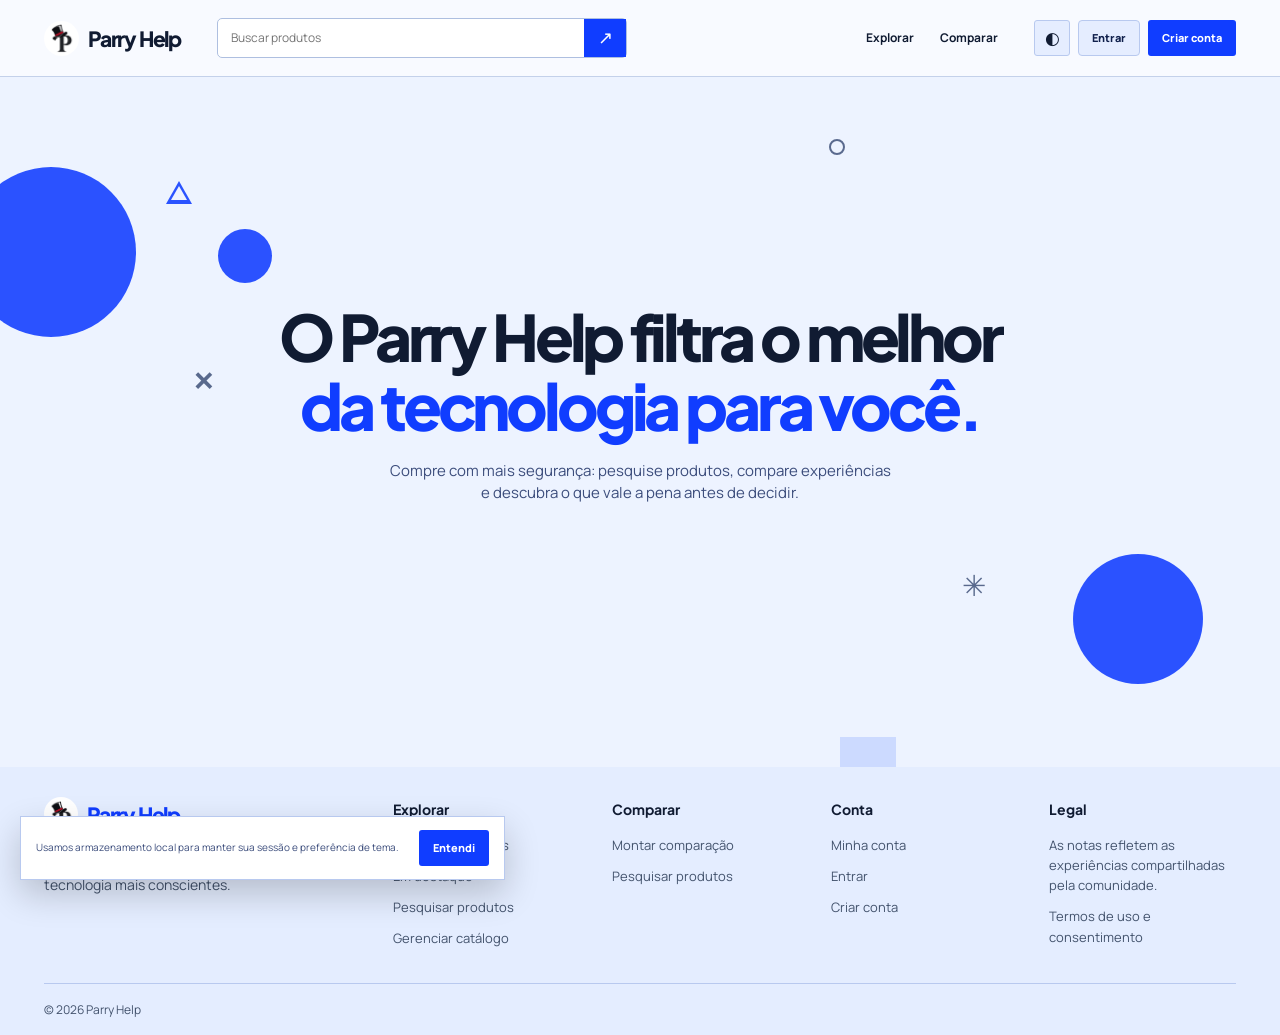
==== commit 1e9f7ea5: "correções" ====
--- a/frontend/index.html
+++ b/frontend/index.html
@@ -6,11 +6,11 @@
     <meta name="theme-color" content="#071a43" />
     <meta
       name="description"
-      content="Taxatio reúne avaliações reais para ajudar você a escolher tecnologia com mais clareza."
+      content="Parry Help reúne avaliações reais para ajudar você a escolher tecnologia com mais clareza."
     />
-    <title>Taxatio — tecnologia com contexto</title>
+    <title>Parry Help — tecnologia com contexto</title>
     <link rel="icon" href="assets/logo.png" type="image/png" />
-    <link rel="stylesheet" href="css/site.css?v=terms-modal-1" />
+    <link rel="stylesheet" href="css/site.css?v=css-modules-1" />
   </head>
   <body data-page="home">
     <div data-site-header></div>
@@ -18,7 +18,7 @@
       <section class="home-hero wrap">
         <div class="hero-copy">
           <h1>
-            A Taxatio filtra o melhor
+            O Parry Help filtra o melhor
             <span>da tecnologia para você.</span>
           </h1>
           <p class="lead">
@@ -44,10 +44,10 @@
           <a
             class="brand"
             href="index.html"
-            aria-label="Taxatio, página inicial"
+            aria-label="Parry Help, página inicial"
           >
             <img src="assets/logo.png" alt="" />
-            <span>taxatio</span>
+            <span>Parry Help</span>
           </a>
           <p>Experiências reais para escolhas de tecnologia mais conscientes.</p>
         </div>
@@ -79,10 +79,10 @@
         </div>
       </div>
       <div class="footer-bottom wrap">
-        <span>© <span data-year></span> Taxatio</span>
+        <span>© <span data-year></span> Parry Help</span>
       </div>
     </footer>
     <div data-global-ui></div>
-    <script type="module" src="js/common.js?v=terms-modal-1"></script>
+    <script type="module" src="js/common.js?v=parry-help-1"></script>
   </body>
 </html>
--- a/frontend/css/site.css
+++ b/frontend/css/site.css
@@ -1,8094 +1,7 @@
-@import url("https://fonts.googleapis.com/css2?family=Manrope:wght@400;500;600;700;800&family=Plus+Jakarta+Sans:wght@400;500;600;700;800&display=swap");
-
-:root {
-  color-scheme: dark;
-  --ink: #f3f6ff;
-  --ink-soft: #c2ccef;
-  --muted: #8493c5;
-  --paper: #080f36;
-  --surface: #0c1642;
-  --surface-2: #111f5a;
-  --line: #26367b;
-  --blue: #103dff;
-  --blue-deep: #315cff;
-  --blue-wash: #14245f;
-  --cyan: #08baf1;
-  --red: #ff8190;
-  --green: #66d1a8;
-  --shadow: 0 14px 35px #0003;
-  --font-display: "Plus Jakarta Sans", sans-serif;
-  --font-body: "Manrope", sans-serif;
-  --space: 8px;
-}
-
-* {
-  box-sizing: border-box;
-}
-
-html {
-  scroll-behavior: smooth;
-  overscroll-behavior-y: none;
-}
-
-body {
-  margin: 0;
-  overscroll-behavior-y: none;
-  background: var(--paper);
-  color: var(--ink);
-  font-family: var(--font-body);
-  font-size: 15px;
-  line-height: 1.55;
-}
-
-html[data-theme="dark"] {
-  color-scheme: dark;
-  --ink: #f3f7ff;
-  --ink-soft: #bdc9dc;
-  --muted: #93a4bf;
-  --paper: #08152a;
-  --surface: #10213b;
-  --surface-2: #172d4c;
-  --line: #27405f;
-  --blue: #1d63d8;
-  --blue-deep: #a6c6ff;
-  --blue-wash: #142e54;
-  --cyan: #36c7ef;
-  --red: #ff8190;
-  --green: #66d1a8;
-  --shadow: 0 14px 40px #0003;
-}
-
-html[data-theme="light"] {
-  color-scheme: light;
-}
-
-* {
-  scrollbar-color: var(--line) transparent;
-}
-
-a {
-  color: inherit;
-  text-decoration: none;
-}
-
-button,
-input,
-select,
-textarea {
-  font: inherit;
-}
-
-button,
-a,
-select {
-  -webkit-tap-highlight-color: transparent;
-}
-
-button {
-  cursor: pointer;
-}
-
-button:disabled {
-  cursor: wait;
-  opacity: 0.65;
-}
-
-:focus-visible {
-  outline: 3px solid var(--cyan);
-  outline-offset: 3px;
-}
-
-.wrap {
-  width: min(1192px, calc(100% - 64px));
-  margin-inline: auto;
-}
-
-.sr-only {
-  position: absolute;
-  width: 1px;
-  height: 1px;
-  padding: 0;
-  margin: -1px;
-  overflow: hidden;
-  clip: rect(0, 0, 0, 0);
-  white-space: nowrap;
-  border: 0;
-}
-
-.site-header {
-  position: sticky;
-  top: 0;
-  z-index: 20;
-  background: color-mix(in srgb, var(--paper) 94%, transparent);
-  backdrop-filter: blur(12px);
-  border-bottom: 1px solid var(--line);
-}
-
-.header-inner {
-  height: 76px;
-  display: flex;
-  align-items: center;
-  gap: 36px;
-}
-
-.brand {
-  display: inline-flex;
-  align-items: center;
-  gap: 9px;
-  font: 800 21px var(--font-display);
-  letter-spacing: -1.2px;
-}
-
-.brand img {
-  width: 35px;
-  height: 35px;
-  padding: 2px;
-  border-radius: 50%;
-  background: #fff;
-  object-fit: contain;
-}
-
-.brand span {
-  color: var(--blue);
-}
-
-.header-search {
-  height: 40px;
-  flex: 1;
-  max-width: 410px;
-  display: flex;
-  border: 1px solid var(--line);
-  background: var(--surface);
-  border-radius: 4px;
-}
-
-.header-search input {
-  min-width: 0;
-  flex: 1;
-  border: 0;
-  background: transparent;
-  padding: 0 13px;
-  color: var(--ink);
-  outline: 0;
-  font-size: 12px;
-}
-
-.header-search button {
-  width: 42px;
-  border: 0;
-  background: var(--blue);
-  color: white;
-  font-size: 18px;
-}
-
-.main-nav {
-  display: flex;
-  gap: 26px;
-  margin-left: auto;
-}
-
-.main-nav a,
-.mobile-nav a {
-  font-size: 12px;
-  font-weight: 700;
-  color: var(--ink-soft);
-  transition: color 0.16s;
-}
-
-.main-nav a:hover,
-.mobile-nav a:hover {
-  color: var(--blue);
-}
-
-.header-tools {
-  display: flex;
-  align-items: center;
-  gap: 8px;
-}
-
-.button {
-  min-height: 46px;
-  display: inline-flex;
-  align-items: center;
-  justify-content: center;
-  gap: 13px;
-  padding: 0 18px;
-  border: 1px solid transparent;
-  border-radius: 3px;
-  font-weight: 800;
-  font-size: 12px;
-  transition:
-    transform 0.16s,
-    background 0.16s,
-    color 0.16s,
-    border-color 0.16s;
-}
-
-.button:hover {
-  transform: translateY(-1px);
-}
-
-.button-primary {
-  background: var(--blue);
-  color: white;
-}
-
-.button-primary:hover {
-  background: var(--blue-deep);
-  color: var(--paper);
-}
-
-.button-small {
-  min-height: 36px;
-  padding-inline: 13px;
-  font-size: 11px;
-}
-
-.button-quiet {
-  background: transparent;
-  color: var(--ink-soft);
-  border-color: var(--line);
-}
-
-.button-quiet:hover {
-  border-color: var(--blue);
-  color: var(--blue);
-}
-
-.theme-toggle,
-.mobile-menu {
-  width: 36px;
-  height: 36px;
-  border: 1px solid var(--line);
-  border-radius: 3px;
-  color: var(--ink);
-  background: var(--surface);
-  font-size: 17px;
-}
-
-.mobile-menu,
-.mobile-nav {
-  display: none;
-}
-
-.home-hero {
-  min-height: 584px;
-  display: grid;
-  grid-template-columns: 1.02fr 0.98fr;
-  align-items: center;
-  padding-block: 42px 58px;
-}
-
-.hero-copy {
-  max-width: 570px;
-  padding: 30px 2vw 20px 0;
-}
-
-.eyebrow,
-.section-kicker {
-  margin: 0 0 18px;
-  color: var(--blue);
-  font: 500 11px var(--font-body);
-  letter-spacing: 0.1em;
-  text-transform: uppercase;
-}
-
-.hero-copy h1,
-.page-intro h1,
-.error-page h1 {
-  margin: 0;
-  font: 800 clamp(52px, 6.1vw, 82px)/0.99 var(--font-display);
-  letter-spacing: -0.075em;
-}
-
-.hero-copy h1 span {
-  color: var(--blue);
-  display: block;
-}
-
-.lead {
-  max-width: 460px;
-  margin: 24px 0 26px;
-  color: var(--ink-soft);
-  font-size: 16px;
-  line-height: 1.7;
-}
-
-.hero-search {
-  display: flex;
-  max-width: 530px;
-  gap: 8px;
-}
-
-.hero-search input,
-.catalog-search input {
-  flex: 1;
-  min-width: 0;
-  height: 48px;
-  border: 1px solid var(--line);
-  padding: 0 15px;
-  background: var(--surface);
-  color: var(--ink);
-  border-radius: 3px;
-  font-size: 13px;
-}
-
-.hero-search button {
-  white-space: nowrap;
-}
-
-.hero-note {
-  display: flex;
-  align-items: center;
-  gap: 9px;
-  margin-top: 21px;
-  color: var(--muted);
-  font-size: 11px;
-}
-
-.signal-dot {
-  width: 7px;
-  height: 7px;
-  background: var(--cyan);
-  border-radius: 50%;
-  box-shadow: 0 0 0 4px color-mix(in srgb, var(--cyan) 15%, transparent);
-}
-
-.hero-art {
-  position: relative;
-  min-height: 450px;
-  overflow: hidden;
-  background: var(--blue);
-  color: white;
-  display: grid;
-  place-items: center;
-  isolation: isolate;
-}
-
-.hero-art:before {
-  content: "";
-  position: absolute;
-  inset: 0;
-  background: linear-gradient(145deg, #0c48cd 0%, #0647d5 48%, #062d83 100%);
-  z-index: -2;
-}
-
-.hero-art:after {
-  content: "";
-  position: absolute;
-  width: 380px;
-  height: 380px;
-  border: 1px solid #ffffff45;
-  border-radius: 50%;
-  z-index: -1;
-  right: -100px;
-  top: -185px;
-}
-
-.art-index,
-.art-number,
-.art-caption {
-  position: absolute;
-  font: 11px var(--font-body);
-  letter-spacing: 0.08em;
-}
-
-.art-index {
-  left: 25px;
-  top: 24px;
-}
-
-.art-number {
-  right: 24px;
-  bottom: 21px;
-  font-size: 44px;
-  font-family: var(--font-display);
-  font-weight: 800;
-  letter-spacing: -0.08em;
-  opacity: 0.65;
-}
-
-.art-caption {
-  left: 28px;
-  bottom: 34px;
-  font-size: 9px;
-}
-
-.art-caption i {
-  font-style: normal;
-  color: #42d5f2;
-  padding-inline: 6px;
-}
-
-.art-mark {
-  position: relative;
-  width: min(74%, 365px);
-  aspect-ratio: 1;
-  display: grid;
-  place-items: center;
-}
-
-.art-mark img {
-  width: 75%;
-  filter: brightness(0) invert(1);
-  position: relative;
-  z-index: 2;
-}
-
-.art-ring {
-  position: absolute;
-  border: 1px solid #ffffff66;
-  border-radius: 50%;
-  aspect-ratio: 1;
-}
-
-.ring-one {
-  width: 68%;
-  animation: orbit 32s linear infinite;
-}
-
-.ring-two {
-  width: 95%;
-  border-style: dashed;
-  opacity: 0.55;
-  animation: orbit 52s linear infinite reverse;
-}
-
-.section-heading h2 {
-  max-width: 470px;
-  margin: 0 0 16px;
-  font: 800 36px/1.14 var(--font-display);
-  letter-spacing: -0.055em;
-}
-
-.text-link {
-  color: var(--blue);
-  font-size: 12px;
-  font-weight: 800;
-}
-
-.text-link span {
-  margin-left: 8px;
-}
-
-.section-heading {
-  display: flex;
-  align-items: end;
-  justify-content: space-between;
-  margin-bottom: 28px;
-}
-
-.section-heading .eyebrow {
-  margin-bottom: 8px;
-}
-
-.section-heading h2 {
-  margin: 0;
-  font-size: 29px;
-}
-
-.product-list {
-  display: grid;
-  gap: 10px;
-}
-
-.compact-list {
-  grid-template-columns: repeat(3, minmax(0, 1fr));
-}
-
-.product-card {
-  display: grid;
-  grid-template-columns: 62px minmax(0, 1fr) 112px;
-  align-items: center;
-  gap: 17px;
-  padding: 18px;
-  background: var(--surface);
-  border: 1px solid var(--line);
-  transition:
-    border-color 0.18s,
-    transform 0.18s;
-}
-
-.product-card:hover {
-  transform: translateY(-2px);
-  border-color: var(--blue);
-}
-
-.product-thumb {
-  width: 62px;
-  height: 62px;
-  display: grid;
-  place-items: center;
-  overflow: hidden;
-  background: var(--blue-wash);
-  color: var(--blue);
-  font: 700 20px var(--font-display);
-}
-
-.product-thumb img {
-  width: 100%;
-  height: 100%;
-  object-fit: cover;
-}
-
-.product-info h2 {
-  margin: 0 0 3px;
-  font: 700 16px var(--font-display);
-  letter-spacing: -0.03em;
-}
-
-.product-info p {
-  margin: 5px 0 0;
-  color: var(--ink-soft);
-  font-size: 11px;
-  line-height: 1.5;
-}
-
-.product-meta {
-  color: var(--muted);
-  font: 10px var(--font-body);
-}
-
-.product-score {
-  text-align: right;
-}
-
-.product-score strong {
-  display: block;
-  font: 800 27px var(--font-display);
-  letter-spacing: -0.06em;
-  color: var(--blue);
-}
-
-.product-score span {
-  font: 9px var(--font-body);
-  color: var(--muted);
-}
-
-.card-actions {
-  display: flex;
-  gap: 7px;
-  grid-column: 2/-1;
-  align-items: center;
-}
-
-.mini-link {
-  color: var(--blue);
-  font-size: 11px;
-  font-weight: 800;
-}
-
-.compare-check {
-  display: flex;
-  align-items: center;
-  gap: 5px;
-  margin-left: auto;
-  color: var(--muted);
-  font-size: 10px;
-}
-
-.site-footer {
-  min-height: 94px;
-  display: flex;
-  align-items: center;
-  justify-content: space-between;
-  gap: 20px;
-  border-top: 1px solid var(--line);
-  color: var(--muted);
-  font-size: 10px;
-}
-
-.site-footer .brand {
-  color: var(--ink);
-  font-size: 17px;
-}
-
-.site-footer .brand img {
-  width: 28px;
-  height: 28px;
-}
-
-.page-main {
-  min-height: calc(100vh - 180px);
-  padding-top: 62px;
-  padding-bottom: 92px;
-}
-
-.page-intro {
-  max-width: 700px;
-  margin-bottom: 36px;
-}
-
-.page-intro .eyebrow {
-  margin-bottom: 12px;
-}
-
-.page-intro h1 {
-  font-size: clamp(42px, 5vw, 61px);
-}
-
-.page-intro > p:last-child {
-  max-width: 580px;
-  margin: 15px 0 0;
-  color: var(--ink-soft);
-  font-size: 14px;
-}
-
-.catalog-search {
-  display: flex;
-  gap: 8px;
-  margin-bottom: 30px;
-  max-width: 600px;
-}
-
-.catalog-layout {
-  display: grid;
-  grid-template-columns: 220px 1fr;
-  gap: 38px;
-  align-items: start;
-}
-
-.filter-rail {
-  position: sticky;
-  top: 100px;
-  padding: 20px;
-  background: var(--surface);
-  border: 1px solid var(--line);
-}
-
-.filter-head {
-  display: flex;
-  align-items: center;
-  justify-content: space-between;
-  padding-bottom: 14px;
-  border-bottom: 1px solid var(--line);
-}
-
-.filter-head h2 {
-  margin: 0;
-  font: 700 16px var(--font-display);
-}
-
-.quiet-button {
-  padding: 4px;
-  border: 0;
-  background: none;
-  color: var(--blue);
-  font-size: 10px;
-  font-weight: 800;
-}
-
-.filter-group {
-  padding-block: 17px;
-  border-bottom: 1px solid var(--line);
-}
-
-.filter-group:last-child {
-  border: 0;
-  padding-bottom: 0;
-}
-
-.filter-group h3 {
-  margin: 0 0 10px;
-  color: var(--muted);
-  font: 500 10px var(--font-body);
-  letter-spacing: 0.06em;
-  text-transform: uppercase;
-}
-
-.filter-group ul {
-  display: grid;
-  gap: 3px;
-  margin: 0;
-  padding: 0;
-  list-style: none;
-}
-
-.filter-button {
-  width: 100%;
-  display: flex;
-  justify-content: space-between;
-  gap: 8px;
-  padding: 8px;
-  border: 0;
-  background: transparent;
-  color: var(--ink-soft);
-  text-align: left;
-  font-size: 11px;
-  border-radius: 2px;
-}
-
-.filter-button:hover,
-.filter-button.active {
-  background: var(--blue-wash);
-  color: var(--blue);
-}
-
-.filter-count {
-  font: 10px var(--font-body);
-  color: var(--muted);
-}
-
-.filter-group select,
-.compare-controls select {
-  width: 100%;
-  height: 39px;
-  padding: 0 10px;
-  border: 1px solid var(--line);
-  background: var(--surface);
-  color: var(--ink);
-  font-size: 11px;
-}
-
-.results-top {
-  display: flex;
-  justify-content: space-between;
-  min-height: 27px;
-  color: var(--muted);
-  font-size: 11px;
-}
-
-.results-top p {
-  margin: 0 0 10px;
-}
-
-.search-status {
-  color: var(--blue);
-}
-
-.product-list:not(.compact-list) .product-card {
-  grid-template-columns: 68px minmax(0, 1fr) 125px;
-}
-
-.product-list:not(.compact-list) .product-thumb {
-  width: 68px;
-  height: 68px;
-}
-
-.pagination {
-  display: flex;
-  justify-content: center;
-  gap: 6px;
-  padding-top: 24px;
-}
-
-.page-button {
-  min-width: 34px;
-  height: 34px;
-  border: 1px solid var(--line);
-  background: var(--surface);
-  color: var(--ink-soft);
-  font-size: 11px;
-}
-
-.page-button[aria-current="page"],
-.page-button:hover {
-  background: var(--blue);
-  border-color: var(--blue);
-  color: white;
-}
-
-.detail-topline {
-  margin-bottom: 24px;
-}
-
-.detail-topline a {
-  color: var(--blue);
-  font-size: 11px;
-  font-weight: 800;
-}
-
-.detail-layout {
-  display: grid;
-  grid-template-columns: minmax(0, 1fr) 275px;
-  gap: 48px;
-}
-
-.detail-hero {
-  display: grid;
-  grid-template-columns: 225px 1fr;
-  gap: 32px;
-  align-items: center;
-  padding: 30px;
-  background: var(--surface);
-  border: 1px solid var(--line);
-}
-
-.detail-visual {
-  width: 100%;
-  aspect-ratio: 1;
-  display: grid;
-  place-items: center;
-  overflow: hidden;
-  background: var(--blue-wash);
-  color: var(--blue);
-  font: 800 58px var(--font-display);
-}
-
-.detail-visual img {
-  width: 100%;
-  height: 100%;
-  object-fit: cover;
-}
-
-.detail-copy h1 {
-  margin: 4px 0;
-  font: 800 clamp(32px, 4vw, 49px)/1.05 var(--font-display);
-  letter-spacing: -0.065em;
-}
-
-.detail-copy p {
-  color: var(--ink-soft);
-  font-size: 13px;
-}
-
-.detail-rating {
-  display: flex;
-  align-items: baseline;
-  gap: 7px;
-  margin: 11px 0;
-  color: var(--blue);
-}
-
-.detail-rating strong {
-  font: 800 34px var(--font-display);
-  letter-spacing: -0.07em;
-}
-
-.detail-rating span {
-  font-size: 11px;
-  color: var(--muted);
-}
-
-.detail-actions {
-  display: flex;
-  align-items: center;
-  gap: 9px;
-  flex-wrap: wrap;
-}
-
-.ai-panel {
-  display: grid;
-  grid-template-columns: 1fr auto;
-  gap: 20px;
-  align-items: center;
-  margin-top: 20px;
-  padding: 24px;
-  background: var(--blue);
-  color: white;
-}
-
-.ai-panel .eyebrow {
-  color: #a6dfff;
-  margin: 0 0 7px;
-}
-
-.ai-panel h2 {
-  margin: 0 0 5px;
-  font: 700 19px var(--font-display);
-}
-
-.ai-panel p {
-  margin: 0;
-  color: #e3edff;
-  font-size: 12px;
-}
-
-.ai-panel .button {
-  background: white;
-  color: #0649bd;
-}
-
-.detail-aside {
-  padding: 22px;
-  background: var(--surface);
-  border: 1px solid var(--line);
-  align-self: start;
-}
-
-.detail-aside h2 {
-  font: 700 15px var(--font-display);
-}
-
-.detail-aside dl {
-  display: grid;
-  gap: 13px;
-}
-
-.detail-aside dl div {
-  display: flex;
-  justify-content: space-between;
-  gap: 10px;
-  font-size: 11px;
-}
-
-.detail-aside dt {
-  color: var(--muted);
-}
-
-.detail-aside dd {
-  margin: 0;
-  font-weight: 700;
-}
-
-.reviews-section {
-  margin-top: 45px;
-}
-
-.reviews-header {
-  display: flex;
-  justify-content: space-between;
-  align-items: end;
-  margin-bottom: 20px;
-}
-
-.reviews-header h2 {
-  margin: 0;
-  font: 700 24px var(--font-display);
-  letter-spacing: -0.04em;
-}
-
-.review-item {
-  padding: 21px 0;
-  border-top: 1px solid var(--line);
-}
-
-.review-head {
-  display: flex;
-  justify-content: space-between;
-  gap: 10px;
-}
-
-.review-head strong {
-  font: 700 13px var(--font-display);
-}
-
-.review-head span {
-  color: var(--muted);
-  font: 10px var(--font-body);
-}
-
-.review-item h3 {
-  margin: 8px 0 4px;
-  font: 700 15px var(--font-display);
-}
-
-.review-item p {
-  margin: 0;
-  color: var(--ink-soft);
-  font-size: 12px;
-}
-
-.review-actions {
-  display: flex;
-  gap: 10px;
-  margin-top: 12px;
-}
-
-.review-form {
-  display: grid;
-  grid-template-columns: 1fr 150px;
-  gap: 13px;
-  margin: 15px 0 20px;
-  padding: 20px;
-  background: var(--surface);
-  border: 1px solid var(--line);
-}
-
-.field-wrap {
-  display: grid;
-  gap: 6px;
-}
-
-.field-wrap label,
-.review-form label,
-.compare-controls > label {
-  font-size: 10px;
-  font-weight: 800;
-  color: var(--ink-soft);
-}
-
-.field-wrap input,
-.review-form input,
-.review-form textarea {
-  width: 100%;
-  height: 42px;
-  border: 1px solid var(--line);
-  padding: 0 11px;
-  background: var(--paper);
-  color: var(--ink);
-  font-size: 12px;
-}
-
-.review-form textarea {
-  height: 90px;
-  padding-top: 10px;
-  resize: vertical;
-}
-
-.review-form .wide {
-  grid-column: 1/-1;
-}
-
-.review-form button {
-  justify-self: start;
-}
-
-.field-error {
-  min-height: 14px;
-  color: var(--red);
-  font-size: 10px;
-}
-
-.form-error {
-  margin: 0;
-  color: var(--red);
-  font-size: 11px;
-}
-
-.account-summary {
-  display: grid;
-  grid-template-columns: 1fr 1fr;
-  gap: 18px;
-  margin-bottom: 34px;
-}
-
-.account-panel {
-  padding: 23px;
-  background: var(--surface);
-  border: 1px solid var(--line);
-}
-
-.account-panel h2 {
-  font: 700 16px var(--font-display);
-}
-
-.account-panel p {
-  margin: 0;
-  color: var(--ink-soft);
-  font-size: 12px;
-}
-
-.account-panel dl {
-  display: grid;
-  gap: 9px;
-  margin: 0;
-}
-
-.account-panel dl div {
-  display: flex;
-  justify-content: space-between;
-  font-size: 11px;
-}
-
-.account-panel dt {
-  color: var(--muted);
-}
-
-.account-panel dd {
-  margin: 0;
-  font-weight: 700;
-}
-
-.account-reviews h2 {
-  font: 700 24px var(--font-display);
-}
-
-.compare-controls {
-  display: flex;
-  align-items: center;
-  gap: 10px;
-  max-width: 680px;
-  margin-bottom: 27px;
-  padding: 15px;
-  background: var(--surface);
-  border: 1px solid var(--line);
-}
-
-.compare-controls > label {
-  white-space: nowrap;
-}
-
-.compare-controls select {
-  flex: 1;
-  min-width: 140px;
-}
-
-.compare-table-wrap {
-  overflow-x: auto;
-  border: 1px solid var(--line);
-  background: var(--surface);
-}
-
-.compare-table {
-  width: 100%;
-  min-width: 620px;
-  border-collapse: collapse;
-}
-
-.compare-table th,
-.compare-table td {
-  padding: 18px;
-  border-bottom: 1px solid var(--line);
-  text-align: left;
-  vertical-align: top;
-}
-
-.compare-table th {
-  width: 140px;
-  color: var(--muted);
-  font: 500 10px var(--font-body);
-  text-transform: uppercase;
-}
-
-.compare-product-name {
-  font: 700 17px var(--font-display);
-}
-
-.compare-remove {
-  display: block;
-  margin-top: 8px;
-  border: 0;
-  background: none;
-  padding: 0;
-  color: var(--red);
-  font-size: 10px;
-}
-
-.empty-state,
-.error-state {
-  padding: 48px 20px;
-  text-align: center;
-  border: 1px dashed var(--line);
-  color: var(--ink-soft);
-}
-
-.empty-mark {
-  display: grid;
-  place-items: center;
-  width: 46px;
-  height: 46px;
-  margin: 0 auto 14px;
-  background: var(--blue-wash);
-  color: var(--blue);
-  font-size: 22px;
-}
-
-.empty-state h2,
-.error-state h2 {
-  margin: 0 0 7px;
-  color: var(--ink);
-  font: 700 19px var(--font-display);
-}
-
-.empty-state p,
-.error-state p {
-  margin: 0;
-  font-size: 12px;
-}
-
-.error-page {
-  min-height: calc(100vh - 180px);
-  display: flex;
-  flex-direction: column;
-  justify-content: center;
-  align-items: flex-start;
-}
-
-.error-page h1 {
-  max-width: 720px;
-  font-size: clamp(44px, 6vw, 72px);
-}
-
-.error-page > p:not(.eyebrow) {
-  max-width: 520px;
-  color: var(--ink-soft);
-}
-
-.modal-backdrop {
-  position: fixed;
-  inset: 0;
-  z-index: 50;
-  display: grid;
-  place-items: center;
-  padding: 20px;
-  background: #081326b8;
-}
-
-.modal-backdrop[hidden] {
-  display: none;
-}
-
-.modal {
-  position: relative;
-  width: min(440px, 100%);
-  padding: 34px;
-  background: var(--surface);
-  border: 1px solid var(--line);
-  box-shadow: 0 24px 80px #0004;
-}
-
-.modal-close {
-  position: absolute;
-  right: 16px;
-  top: 14px;
-  width: 34px;
-  height: 34px;
-  border: 1px solid var(--line);
-  background: transparent;
-  color: var(--ink);
-  font-size: 21px;
-}
-
-.modal > .eyebrow {
-  margin-bottom: 12px;
-}
-
-.modal h2 {
-  margin: 0;
-  font: 800 28px var(--font-display);
-  letter-spacing: -0.05em;
-}
-
-.modal > p:not(.eyebrow) {
-  font-size: 12px;
-  color: var(--ink-soft);
-}
-
-.modal-tabs {
-  display: grid;
-  grid-template-columns: 1fr 1fr;
-  margin: 20px 0 16px;
-  border-bottom: 1px solid var(--line);
-}
-
-.modal-tabs button {
-  padding: 10px;
-  border: 0;
-  border-bottom: 2px solid transparent;
-  background: none;
-  color: var(--muted);
-  font-size: 11px;
-  font-weight: 700;
-}
-
-.modal-tabs button.active {
-  border-color: var(--blue);
-  color: var(--blue);
-}
-
-.modal-form {
-  display: grid;
-  gap: 11px;
-}
-
-.modal-submit {
-  width: 100%;
-  margin-top: 5px;
-}
-
-.toast {
-  position: fixed;
-  z-index: 70;
-  right: 24px;
-  bottom: 24px;
-  max-width: min(400px, calc(100% - 48px));
-  padding: 13px 17px;
-  background: var(--ink);
-  color: var(--paper);
-  font-size: 12px;
-  opacity: 0;
-  transform: translateY(10px);
-  pointer-events: none;
-  transition:
-    opacity 0.2s,
-    transform 0.2s;
-}
-
-.toast.show {
-  opacity: 1;
-  transform: translateY(0);
-}
-
-.toast[data-kind="error"] {
-  background: var(--red);
-  color: #fff;
-}
-
-.consent-banner {
-  position: fixed;
-  z-index: 40;
-  left: 20px;
-  bottom: 20px;
-  display: flex;
-  align-items: center;
-  gap: 20px;
-  max-width: min(580px, calc(100% - 40px));
-  padding: 13px 15px;
-  background: var(--surface);
-  border: 1px solid var(--line);
-  box-shadow: var(--shadow);
-}
-
-.consent-banner[hidden] {
-  display: none;
-}
-
-.consent-banner p {
-  margin: 0;
-  font-size: 10px;
-  color: var(--ink-soft);
-}
-
-.skeleton-row,
-.skeleton-detail {
-  min-height: 110px;
-  background: linear-gradient(
-    90deg,
-    var(--surface) 25%,
-    var(--surface-2) 45%,
-    var(--surface) 65%
-  );
-  background-size: 300% 100%;
-  animation: skeleton 1.3s ease infinite;
-}
-
-.skeleton-detail {
-  min-height: 350px;
-}
-
-.skeleton-line {
-  height: 26px;
-  margin: 7px;
-  background: var(--surface-2);
-  animation: pulse 1.3s ease infinite;
-}
-
-.modal-open {
-  overflow: hidden;
-}
-
-@keyframes skeleton {
-  to {
-    background-position: -150% 0;
-  }
-}
-
-@keyframes pulse {
-  50% {
-    opacity: 0.45;
-  }
-}
-
-@keyframes orbit {
-  to {
-    transform: rotate(360deg);
-  }
-}
-
-@media (max-width: 900px) {
-  .wrap {
-    width: min(100% - 40px, 1192px);
-  }
-  .header-inner {
-    gap: 19px;
-  }
-  .main-nav {
-    gap: 14px;
-  }
-  .home-hero {
-    min-height: 510px;
-    grid-template-columns: 1fr 1fr;
-  }
-  .hero-art {
-    min-height: 380px;
-  }
-  .catalog-layout {
-    grid-template-columns: 190px 1fr;
-    gap: 20px;
-  }
-  .detail-layout {
-    grid-template-columns: minmax(0, 1fr) 225px;
-    gap: 22px;
-  }
-  .detail-hero {
-    grid-template-columns: 175px 1fr;
-    padding: 21px;
-  }
-  .compact-list {
-    grid-template-columns: 1fr 1fr;
-  }
-  .compact-list .product-card {
-    grid-template-columns: 48px minmax(0, 1fr) 72px;
-    gap: 10px;
-    padding: 13px;
-  }
-  .compact-list .product-thumb {
-    width: 48px;
-    height: 48px;
-  }
-  .compact-list .product-score strong {
-    font-size: 22px;
-  }
-}
-
-@media (max-width: 680px) {
-  .wrap {
-    width: calc(100% - 32px);
-  }
-  .header-inner {
-    height: 65px;
-    gap: 11px;
-  }
-  .brand {
-    font-size: 19px;
-  }
-  .brand img {
-    width: 31px;
-    height: 31px;
-  }
-  .header-search,
-  .main-nav,
-  .header-tools > [data-open-auth],
-  .header-tools > .account-link,
-  .header-tools > [data-logout] {
-    display: none;
-  }
-  .header-tools {
-    margin-left: auto;
-  }
-  .mobile-menu {
-    display: block;
-  }
-  .mobile-nav[hidden] {
-    display: none;
-  }
-  .mobile-nav:not([hidden]) {
-    display: flex;
-    flex-direction: column;
-    gap: 0;
-    padding: 0 0 10px;
-  }
-  .mobile-nav a {
-    padding: 10px 0;
-  }
-  .home-hero {
-    min-height: 0;
-    grid-template-columns: 1fr;
-    padding-block: 52px 34px;
-    gap: 35px;
-  }
-  .hero-copy {
-    padding: 0;
-  }
-  .hero-copy h1 {
-    font-size: clamp(48px, 13vw, 68px);
-  }
-  .lead {
-    font-size: 14px;
-    margin-block: 18px;
-  }
-  .hero-search {
-    flex-direction: column;
-  }
-  .hero-search .button {
-    width: 100%;
-  }
-  .hero-art {
-    min-height: 340px;
-  }
-  .section-heading {
-    align-items: flex-start;
-    gap: 15px;
-  }
-  .section-heading h2 {
-    font-size: 24px;
-  }
-  .section-heading > .text-link {
-    white-space: nowrap;
-    margin-top: 25px;
-  }
-  .compact-list {
-    grid-template-columns: 1fr;
-  }
-  .site-footer {
-    min-height: 0;
-    display: grid;
-    grid-template-columns: 1fr auto;
-    padding-block: 20px;
-    gap: 6px;
-  }
-  .site-footer > p {
-    grid-column: 1/-1;
-    grid-row: 2;
-    margin: 0;
-  }
-  .site-footer > span {
-    grid-column: 2;
-    grid-row: 1;
-  }
-  .page-main {
-    padding-top: 40px;
-    padding-bottom: 60px;
-  }
-  .page-intro {
-    margin-bottom: 24px;
-  }
-  .page-intro h1 {
-    font-size: 43px;
-  }
-  .page-intro > p:last-child {
-    font-size: 12px;
-  }
-  .catalog-search {
-    margin-bottom: 20px;
-  }
-  .catalog-layout {
-    grid-template-columns: 1fr;
-  }
-  .filter-rail {
-    position: static;
-    display: grid;
-    grid-template-columns: 1fr 1fr;
-    gap: 0 14px;
-    padding: 14px;
-  }
-  .filter-head {
-    grid-column: 1/-1;
-  }
-  .filter-group {
-    padding-block: 12px;
-  }
-  .filter-group:last-child {
-    grid-column: 1/-1;
-  }
-  .filter-group ul {
-    max-height: 140px;
-    overflow: auto;
-  }
-  .product-list:not(.compact-list) .product-card {
-    grid-template-columns: 52px minmax(0, 1fr) 69px;
-    gap: 10px;
-    padding: 13px;
-  }
-  .product-list:not(.compact-list) .product-thumb {
-    width: 52px;
-    height: 52px;
-  }
-  .product-info h2 {
-    font-size: 14px;
-  }
-  .product-info p {
-    font-size: 10px;
-  }
-  .product-score strong {
-    font-size: 23px;
-  }
-  .product-score span {
-    font-size: 8px;
-  }
-  .detail-layout {
-    grid-template-columns: 1fr;
-  }
-  .detail-hero {
-    grid-template-columns: 1fr;
-    padding: 18px;
-  }
-  .detail-visual {
-    width: 140px;
-  }
-  .detail-copy h1 {
-    font-size: 36px;
-  }
-  .detail-aside {
-    order: -1;
-  }
-  .ai-panel {
-    grid-template-columns: 1fr;
-    gap: 13px;
-    padding: 19px;
-  }
-  .ai-panel .button {
-    justify-self: start;
-  }
-  .review-form {
-    grid-template-columns: 1fr;
-  }
-  .review-form .wide {
-    grid-column: auto;
-  }
-  .reviews-header {
-    align-items: start;
-    gap: 10px;
-  }
-  .reviews-header h2 {
-    font-size: 21px;
-  }
-  .account-summary {
-    grid-template-columns: 1fr;
-  }
-  .compare-controls {
-    display: grid;
-    grid-template-columns: 1fr 1fr;
-  }
-  .compare-controls > label {
-    grid-column: 1/-1;
-  }
-  .compare-controls select {
-    grid-column: 1/-1;
-  }
-  .compare-controls .button,
-  .compare-controls .quiet-button {
-    width: 100%;
-  }
-  .modal {
-    padding: 27px 22px;
-  }
-  .consent-banner {
-    left: 12px;
-    right: 12px;
-    bottom: 12px;
-    max-width: none;
-  }
-  .error-page h1 {
-    font-size: 50px;
-  }
-}
-
-
-body[data-page="catalog"] .problem-tag {
-  padding: 5px 9px;
-  border-color: #4669c3;
-  border-radius: 4px;
-  color: #dce6ff;
-  background: #203a7b;
-  font-size: 11px;
-  font-weight: 600;
-  line-height: 1.25;
-}
-
-body[data-page="catalog"] .problem-tag-2 {
-  border-color: #9a762d;
-  color: #ffe3a1;
-  background: #493a1e;
-}
-
-body[data-page="catalog"] .problem-tag-3 {
-  border-color: #9c4a5e;
-  color: #ffd0d8;
-  background: #492536;
-}
-
-body[data-page="catalog"] .problem-tag-muted {
-  border-color: #526080;
-  color: #c1cce5;
-  background: #202d4f;
-}
-
-body[data-page="catalog"] .compare-check {
-  gap: 8px;
-  color: #c6d2ee;
-  font-size: 12px;
-  cursor: pointer;
-}
-
-body[data-page="catalog"] .compare-check input {
-  display: grid;
-  width: 17px;
-  height: 17px;
-  flex: 0 0 17px;
-  appearance: none;
-  place-content: center;
-  border: 1px solid #7185b8;
-  border-radius: 4px;
-  background: #111e49;
-  cursor: pointer;
-  transition: background 140ms ease, border-color 140ms ease, box-shadow 140ms ease;
-}
-
-body[data-page="catalog"] .compare-check input::before {
-  width: 8px;
-  height: 5px;
-  content: "";
-  transform: rotate(-45deg) scale(0);
-  border-bottom: 2px solid #fff;
-  border-left: 2px solid #fff;
-  transition: transform 120ms ease;
-}
-
-body[data-page="catalog"] .compare-check input:checked {
-  border-color: #174cff;
-  background: #174cff;
-}
-
-body[data-page="catalog"] .compare-check input:checked::before {
-  transform: rotate(-45deg) scale(1);
-}
-
-body[data-page="catalog"] .compare-check input:focus-visible {
-  outline: 3px solid #18c9f4;
-  outline-offset: 2px;
-}
-
-html[data-theme="light"] body[data-page="catalog"] .problem-tag {
-  border-color: #9ab0e4;
-  color: #233e78;
-  background: #e3ebff;
-}
-
-html[data-theme="light"] body[data-page="catalog"] .problem-tag-2 {
-  border-color: #d2ad5e;
-  color: #694c12;
-  background: #fff2cf;
-}
-
-html[data-theme="light"] body[data-page="catalog"] .problem-tag-3 {
-  border-color: #d28b9a;
-  color: #7b2d40;
-  background: #ffeaee;
-}
-
-html[data-theme="light"] body[data-page="catalog"] .problem-tag-muted {
-  border-color: #c0cbe0;
-  color: #546783;
-  background: #edf1f8;
-}
-
-html[data-theme="light"] body[data-page="catalog"] .compare-check {
-  color: #344a73;
-}
-
-html[data-theme="light"] body[data-page="catalog"] .compare-check input {
-  border-color: #8599bd;
-  background: #fff;
-}
-
-html[data-theme="light"] body[data-page="catalog"] .compare-check input:checked {
-  border-color: #174cff;
-  background: #174cff;
-}
-
-body[data-page="product"] .ai-panel .eyebrow {
-  font-family: var(--font-body);
-  font-size: 13px;
-  font-weight: 700;
-  letter-spacing: 0;
-  text-transform: none;
-}
-
-body[data-page="product"] .detail-layout {
-  grid-template-columns: minmax(0, 1fr) minmax(280px, 320px);
-  gap: 26px;
-}
-
-body[data-page="product"] .detail-aside {
-  padding: 26px;
-}
-
-body[data-page="product"] .detail-aside h2 {
-  font-size: 20px;
-}
-
-body[data-page="product"] .detail-aside dl div {
-  padding: 15px 0;
-  font-size: 14px;
-}
-
-body[data-page="product"] .detail-aside dt {
-  color: #aab9df;
-  font-size: 13px;
-}
-
-body[data-page="product"] .detail-aside dd {
-  color: #eef2ff;
-  font-size: 15px;
-  font-weight: 600;
-}
-
-html[data-theme="light"] body[data-page="product"] .detail-aside dt {
-  color: #596d91;
-}
-
-html[data-theme="light"] body[data-page="product"] .detail-aside dd {
-  color: #17284f;
-}
-
-body[data-page="compare"] .compare-controls {
-  grid-template-columns: 150px minmax(220px, 1fr) auto;
-  align-items: start;
-}
-
-body[data-page="compare"] .compare-search {
-  position: relative;
-  min-width: 0;
-}
-
-body[data-page="compare"] .compare-search input {
-  width: 100%;
-  min-height: 44px;
-  padding: 0 14px;
-  border: 1px solid #30498d;
-  border-radius: 4px;
-  color: #e4ebff;
-  background: #0c1742;
-  font: 500 14px var(--font-body);
-}
-
-body[data-page="compare"] .compare-search input:focus-visible {
-  outline: 3px solid #18c9f4;
-  outline-offset: 2px;
-}
-
-body[data-page="compare"] .compare-search-hint {
-  margin: 7px 2px 0;
-  color: #aab9df;
-  font-size: 12px;
-}
-
-body[data-page="compare"] .compare-search-options {
-  position: absolute;
-  z-index: 20;
-  inset: calc(100% + 7px) 0 auto;
-  max-height: min(360px, 55vh);
-  overflow-y: auto;
-  padding: 5px;
-  border: 1px solid #35539f;
-  border-radius: 6px;
-  background: #101d4b;
-  box-shadow: 0 12px 30px #02091f70;
-}
-
-body[data-page="compare"] .compare-search-options[hidden] {
-  display: none;
-}
-
-body[data-page="compare"] .compare-search-option {
-  display: flex;
-  width: 100%;
-  min-height: 54px;
-  align-items: center;
-  justify-content: space-between;
-  gap: 14px;
-  padding: 9px 11px;
-  border: 0;
-  border-radius: 4px;
-  color: #e4ebff;
-  text-align: left;
-  background: transparent;
-  cursor: pointer;
-}
-
-body[data-page="compare"] .compare-search-option:hover,
-body[data-page="compare"] .compare-search-option:focus-visible {
-  outline: none;
-  color: #fff;
-  background: #1b3473;
-}
-
-body[data-page="compare"] .compare-search-option > span:first-child {
-  display: grid;
-  gap: 3px;
-}
-
-body[data-page="compare"] .compare-search-option strong {
-  font-size: 14px;
-}
-
-body[data-page="compare"] .compare-search-option small {
-  color: #aab9df;
-  font-size: 12px;
-}
-
-body[data-page="compare"] .compare-option-score {
-  color: #8eacff;
-  font-size: 15px;
-  font-weight: 700;
-}
-
-body[data-page="compare"] .compare-option-score small {
-  margin-left: 2px;
-  font-weight: 500;
-}
-
-html[data-theme="light"] body[data-page="compare"] .compare-search input {
-  border-color: #bdcdec;
-  color: #1b2c53;
-  background: #fff;
-}
-
-html[data-theme="light"] body[data-page="compare"] .compare-search-hint {
-  color: #536987;
-}
-
-html[data-theme="light"] body[data-page="compare"] .compare-search-options {
-  border-color: #c2d0eb;
-  background: #fff;
-  box-shadow: 0 12px 28px #19366b24;
-}
-
-html[data-theme="light"] body[data-page="compare"] .compare-search-option {
-  color: #1b2c53;
-}
-
-html[data-theme="light"] body[data-page="compare"] .compare-search-option:hover,
-html[data-theme="light"] body[data-page="compare"] .compare-search-option:focus-visible {
-  color: #102b66;
-  background: #e8efff;
-}
-
-html[data-theme="light"] body[data-page="compare"] .compare-search-option small {
-  color: #536987;
-}
-
-@media (max-width: 780px) {
-  body[data-page="compare"] .compare-controls {
-    grid-template-columns: minmax(0, 1fr) auto;
-  }
-
-  body[data-page="compare"] .compare-search {
-    grid-column: 1 / -1;
-    grid-row: 2;
-  }
-
-  body[data-page="compare"] .compare-controls > label {
-    grid-column: 1 / -1;
-  }
-}
-
-body[data-page="catalog"] .top-products-list {
-  gap: 3px;
-}
-
-body[data-page="catalog"] .top-products-list a {
-  grid-template-columns: minmax(0, 1fr) auto;
-  gap: 8px;
-  min-width: 0;
-  padding: 7px 2px;
-  font-size: 12px;
-  line-height: 1.35;
-}
-
-body[data-page="catalog"] .top-products-list .top-rank {
-  display: none;
-}
-
-body[data-page="catalog"] .top-product-name {
-  min-width: 0;
-  overflow: hidden;
-  text-overflow: ellipsis;
-  white-space: nowrap;
-}
-
-body[data-page="catalog"] .top-products-list strong.top-new-count {
-  justify-self: end;
-  padding: 4px 7px;
-  border: 1px solid #8a3b54;
-  border-radius: 999px;
-  color: #ffd4dc;
-  background: #4a2033;
-  font: 600 11px/1.1 var(--font-body);
-  white-space: nowrap;
-}
-
-html[data-theme="light"] body[data-page="catalog"] .top-products-list a {
-  color: #344a73;
-}
-
-html[data-theme="light"] body[data-page="catalog"] .top-products-list a:hover {
-  color: #174cff;
-}
-
-html[data-theme="light"] body[data-page="catalog"] .top-products-list strong.top-new-count {
-  border-color: #e6a9b4;
-  color: #7a2337;
-  background: #ffe9ed;
-}
-
-@media (max-width: 780px) {
-  body[data-page="product"] .detail-layout {
-    grid-template-columns: minmax(0, 1fr);
-  }
-}
-
-body[data-page="catalog"] .top-products-list {
-  gap: 3px;
-}
-
-body[data-page="catalog"] .top-products-list a {
-  grid-template-columns: minmax(0, 1fr) auto;
-  gap: 8px;
-  min-width: 0;
-  padding: 7px 2px;
-  font-size: 12px;
-  line-height: 1.35;
-}
-
-body[data-page="catalog"] .top-products-list .top-rank {
-  display: none;
-}
-
-body[data-page="catalog"] .top-product-name {
-  min-width: 0;
-  overflow: hidden;
-  text-overflow: ellipsis;
-  white-space: nowrap;
-}
-
-body[data-page="catalog"] .top-products-list strong.top-new-count {
-  justify-self: end;
-  padding: 4px 7px;
-  border: 1px solid #8a3b54;
-  border-radius: 999px;
-  color: #ffd4dc;
-  background: #4a2033;
-  font: 600 11px/1.1 var(--font-body);
-  white-space: nowrap;
-}
-
-html[data-theme="light"] body[data-page="catalog"] .top-products-list a {
-  color: #344a73;
-}
-
-html[data-theme="light"] body[data-page="catalog"] .top-products-list a:hover {
-  color: #174cff;
-}
-
-html[data-theme="light"] body[data-page="catalog"] .top-products-list strong.top-new-count {
-  border-color: #e6a9b4;
-  color: #7a2337;
-  background: #ffe9ed;
-}
-
-@media (prefers-reduced-motion: reduce) {
-  *,
-  *::before,
-  *::after {
-    scroll-behavior: auto !important;
-    animation-duration: 0.01ms !important;
-    animation-iteration-count: 1 !important;
-    transition-duration: 0.01ms !important;
-  }
-}
-
-[hidden] {
-  display: none !important;
-}
-
-.danger-zone {
-  margin-top: 34px;
-  border-color: color-mix(in srgb, var(--red) 45%, var(--line));
-}
-
-.danger-zone h2,
-.danger-zone .quiet-button {
-  color: var(--red);
-}
-
-.theme-choice {
-  display: flex;
-  flex-wrap: wrap;
-  gap: 6px;
-  margin-top: 15px;
-}
-
-.theme-choice .button {
-  min-height: 34px;
-  padding-inline: 9px;
-  font-size: 10px;
-}
-
-html[data-theme="dark"] {
-  --paper: #080f36;
-  --surface: #0c1642;
-  --surface-2: #111f5a;
-  --line: #26367b;
-  --ink: #f3f6ff;
-  --ink-soft: #c2ccef;
-  --muted: #8493c5;
-  --blue: #103dff;
-  --blue-deep: #315cff;
-  --blue-wash: #14245f;
-  --cyan: #08baf1;
-  --shadow: 0 14px 35px #0003;
-}
-
-html[data-theme="light"] {
-  --paper: #edf3ff;
-  --surface: #fff;
-  --surface-2: #e0eaff;
-  --line: #b8c9ef;
-  --ink: #0b1a48;
-  --ink-soft: #3c4d7c;
-  --muted: #63739d;
-  --blue: #103dff;
-  --blue-deep: #092fae;
-  --blue-wash: #e5edff;
-  --cyan: #008fc8;
-}
-
-body {
-  background-color: var(--paper);
-  background-image: none;
-}
-
-.site-header {
-  background: #070b16;
-  border-bottom-color: #182658;
-  backdrop-filter: none;
-}
-
-.site-header .brand span,
-.site-header .main-nav a {
-  color: #f4f7ff;
-}
-
-.site-header .theme-toggle {
-  color: #f4f7ff;
-  border-color: #283a82;
-  background: #111d59;
-}
-
-.site-header .header-search {
-  border-color: #30417c;
-  border-radius: 5px;
-  background: #f7f9ff;
-}
-
-.site-header .header-search input {
-  color: #10204c;
-}
-
-.site-header .button-quiet {
-  color: #e9efff;
-  border-color: #283a82;
-  border-radius: 4px;
-  background: #111d59;
-}
-
-.site-header .button-primary,
-.site-header .header-search button {
-  background: #103dff;
-}
-
-.home-hero {
-  position: relative;
-  display: flex;
-  width: 100%;
-  max-width: none;
-  min-height: min(690px, calc(100svh - 76px));
-  align-items: center;
-  justify-content: center;
-  overflow: hidden;
-  padding: 54px 24px;
-  background: #07113e;
-}
-
-.hero-copy {
-  position: relative;
-  z-index: 2;
-  width: min(820px, 100%);
-  max-width: 820px;
-  padding: 0 0 14px;
-  text-align: center;
-}
-
-.hero-copy .eyebrow {
-  margin-bottom: 19px;
-  color: #93a9ff;
-}
-
-.hero-copy h1 {
-  max-width: 810px;
-  margin-inline: auto;
-  color: #f3f6ff;
-  font-size: clamp(43px, 5vw, 66px);
-  line-height: 1.08;
-  letter-spacing: -0.065em;
-}
-
-.hero-copy h1 span {
-  color: #174cff;
-}
-
-.hero-copy .lead {
-  max-width: 510px;
-  margin: 20px auto 25px;
-  color: #edf2ff;
-  font-size: 15px;
-  line-height: 1.45;
-}
-
-.hero-search {
-  max-width: 580px;
-  margin-inline: auto;
-  padding: 5px;
-  border: 1px solid #3955c0;
-  border-radius: 5px;
-  background: #0a174d;
-}
-
-.hero-search input {
-  height: 44px;
-  border-color: transparent;
-  background: #f4f6fd;
-  color: #111d47;
-}
-
-.hero-search .button {
-  min-height: 44px;
-  border-radius: 4px;
-}
-
-.hero-note {
-  justify-content: center;
-  color: #aab8e8;
-}
-
-.signal-dot {
-  background: #08c0f5;
-  box-shadow: 0 0 0 4px #08c0f522;
-}
-
-.hero-art {
-  position: absolute;
-  z-index: 1;
-  inset: 0;
-  min-height: 0;
-  overflow: hidden;
-  pointer-events: none;
-  background: none;
-}
-
-.hero-art::before,
-.hero-art::after {
-  content: none;
-}
-
-.art-index,
-.art-caption {
-  color: #d9e2ff;
-  opacity: 0.58;
-  display: none;
-}
-
-.art-index {
-  left: 4%;
-  top: 22px;
-}
-
-.art-caption {
-  left: auto;
-  right: 4%;
-  bottom: 23px;
-}
-
-.geo {
-  position: absolute;
-  display: block;
-  color: #d8e2ff;
-  opacity: 0.88;
-}
-
-.geo-disc {
-  border-radius: 50%;
-  background: #103dff;
-}
-
-.geo-disc-left {
-  top: 13%;
-  left: -34px;
-  width: 170px;
-  height: 170px;
-}
-
-.geo-disc-small {
-  top: 22%;
-  left: 17%;
-  width: 54px;
-  height: 54px;
-}
-
-.geo-disc-bottom {
-  right: 6%;
-  bottom: 12%;
-  width: 130px;
-  height: 130px;
-}
-
-.geo-ring {
-  top: 9%;
-  right: 34%;
-  width: 16px;
-  height: 16px;
-  border: 2px solid #d9e5ff;
-  border-radius: 50%;
-}
-
-.geo-triangle {
-  top: 15%;
-  left: 13%;
-  width: 0;
-  height: 0;
-  border-right: 13px solid transparent;
-  border-bottom: 23px solid #cfdbff;
-  border-left: 13px solid transparent;
-}
-
-.geo-triangle::after {
-  position: absolute;
-  top: 5px;
-  left: -8px;
-  width: 0;
-  height: 0;
-  border-right: 8px solid transparent;
-  border-bottom: 14px solid #08113e;
-  border-left: 8px solid transparent;
-  content: "";
-}
-
-.geo-cross {
-  font-family: var(--font-display);
-  font-weight: 600;
-}
-
-.geo-cross-one {
-  top: 26%;
-  right: 18%;
-  font-size: 65px;
-}
-
-.geo-cross-two {
-  top: 39%;
-  left: 15%;
-  font-size: 37px;
-}
-
-.geo-star {
-  right: 23%;
-  bottom: 23%;
-  font-size: 29px;
-}
-
-.geo-square {
-  right: 30%;
-  bottom: -26px;
-  width: 56px;
-  height: 56px;
-  background: #d9e3ff;
-}
-
-.product-card,
-.panel,
-.detail-aside,
-.account-panel {
-  border-radius: 7px;
-  box-shadow: none;
-}
-
-.page-main {
-  padding-top: 42px;
-}
-
-.page-intro {
-  max-width: none;
-  margin-bottom: 24px;
-}
-
-.page-intro h1 {
-  font-size: clamp(36px, 4vw, 51px);
-}
-
-.page-intro > p:last-child {
-  max-width: 680px;
-}
-
-.catalog-search {
-  max-width: 100%;
-  margin-bottom: 16px;
-  padding: 8px;
-  border: 1px solid var(--line);
-  border-radius: 6px;
-  background: var(--surface);
-}
-
-.catalog-search input {
-  height: 42px;
-  border-radius: 4px;
-}
-
-.catalog-search .button {
-  min-height: 42px;
-}
-
-.catalog-layout {
-  grid-template-columns: 228px minmax(0, 1fr);
-  gap: 10px;
-  padding: 7px;
-  border: 2px solid var(--cyan);
-  border-radius: 5px;
-  background: var(--surface);
-}
-
-.filter-rail {
-  position: static;
-  display: block;
-  padding: 15px;
-  border: 1px solid var(--line);
-  border-radius: 5px;
-  background: var(--surface);
-}
-
-.filter-head {
-  padding-bottom: 11px;
-}
-
-.filter-group {
-  padding-block: 13px;
-}
-
-.filter-group h3 {
-  color: #91a9ff;
-}
-
-.filter-button {
-  padding: 6px 8px;
-  border-radius: 3px;
-}
-
-.filter-button.active {
-  background: #13245f;
-  color: #fff;
-}
-
-.catalog-results {
-  min-width: 0;
-  padding: 9px;
-  border: 1px solid var(--line);
-  border-radius: 5px;
-  background: color-mix(in srgb, var(--surface) 92%, var(--blue));
-}
-
-.results-top {
-  min-height: 24px;
-  padding: 2px 3px 5px;
-}
-
-.product-list:not(.compact-list) {
-  gap: 9px;
-}
-
-.product-list:not(.compact-list) .product-card {
-  grid-template-columns: 58px minmax(0, 1fr) 125px;
-  min-height: 112px;
-  padding: 13px;
-  border-color: #26377f;
-  border-radius: 7px;
-  background: var(--surface);
-}
-
-.product-list:not(.compact-list) .product-thumb {
-  width: 50px;
-  height: 58px;
-  border: 1px solid #2d438d;
-  border-radius: 5px;
-  background: #132254;
-  color: #8db1ff;
-}
-
-.product-info h2 {
-  margin-bottom: 2px;
-  font-size: 15px;
-}
-
-.product-info p {
-  margin-top: 5px;
-  font-size: 11px;
-}
-
-.product-score strong {
-  font-size: 27px;
-}
-
-.card-actions {
-  grid-column: auto;
-  margin-top: 8px;
-}
-
-.compare-check {
-  margin-left: 0;
-}
-
-.top-products-list {
-  display: grid;
-  gap: 4px;
-  margin: 0;
-  padding: 0;
-  list-style: none;
-}
-
-.top-products-list a {
-  display: grid;
-  grid-template-columns: 24px minmax(0, 1fr) auto;
-  align-items: center;
-  gap: 6px;
-  padding: 7px 3px;
-  color: var(--ink-soft);
-  font-size: 10px;
-}
-
-.top-products-list a:hover {
-  color: var(--cyan);
-}
-
-.top-products-list strong,
-.top-rank {
-  color: var(--blue);
-  font: 10px var(--font-body);
-}
-
-.top-rank {
-  color: var(--cyan);
-}
-
-.top-empty {
-  color: var(--muted);
-  font-size: 10px;
-  list-style: none;
-}
-
-.site-footer {
-  border-color: var(--line);
-}
-
-@media (max-width: 680px) {
-  .home-hero {
-    min-height: 610px;
-    padding: 56px 18px;
-  }
-  .hero-copy h1 {
-    font-size: clamp(38px, 10vw, 53px);
-  }
-  .hero-copy .lead {
-    font-size: 13px;
-  }
-  .geo-disc-left {
-    width: 110px;
-    height: 110px;
-  }
-  .geo-disc-small {
-    left: 8%;
-    width: 35px;
-    height: 35px;
-  }
-  .geo-disc-bottom {
-    right: -24px;
-    width: 85px;
-    height: 85px;
-  }
-  .geo-cross-one {
-    right: 8%;
-    font-size: 45px;
-  }
-  .geo-cross-two {
-    left: 6%;
-  }
-  .geo-square {
-    right: 19%;
-  }
-  .catalog-layout {
-    grid-template-columns: 1fr;
-  }
-  .top-products-group {
-    display: none;
-  }
-  .catalog-results {
-    padding: 6px;
-  }
-  .product-list:not(.compact-list) .product-card {
-    grid-template-columns: 45px minmax(0, 1fr) 65px;
-    padding: 10px;
-  }
-  .product-list:not(.compact-list) .product-thumb {
-    width: 42px;
-    height: 48px;
-  }
-  .product-list:not(.compact-list) .card-actions {
-    grid-column: 1 / -1;
-  }
-}
-
-.hero-search {
-  padding: 6px;
-  border: 0;
-  border-radius: 0;
-  background: transparent;
-}
-
-.site-footer {
-  display: block;
-  min-height: 0;
-  padding: 30px 0 16px;
-  border-top: 0;
-  color: var(--ink);
-  background: #070b16;
-}
-
-.footer-main {
-  display: grid;
-  grid-template-columns: 1.7fr repeat(4, minmax(120px, 1fr));
-  gap: 32px;
-  padding-bottom: 34px;
-}
-
-.footer-brand-column .brand {
-  display: inline-flex;
-  color: #fff;
-  font-size: 21px;
-}
-
-.footer-brand-column .brand img {
-  width: 34px;
-  height: 34px;
-}
-
-.footer-brand-column > p {
-  max-width: 245px;
-  margin: 16px 0 20px;
-  color: #b4bfd8;
-  font-size: 14px;
-  line-height: 1.6;
-}
-
-.footer-theme-toggle {
-  padding: 0;
-  border: 0;
-  color: #d8e2ff;
-  background: none;
-  font-size: 13px;
-}
-
-.footer-theme-toggle:hover {
-  color: #54daf4;
-}
-
-.footer-theme-toggle span {
-  margin-right: 7px;
-}
-
-.footer-nav-column {
-  display: flex;
-  flex-direction: column;
-  align-items: flex-start;
-  gap: 11px;
-}
-
-.footer-nav-column h2 {
-  margin: 3px 0 6px;
-  color: #fff;
-  font: 700 14px var(--font-display);
-}
-
-.footer-nav-column a,
-.footer-nav-column button,
-.footer-nav-column p {
-  margin: 0;
-  padding: 0;
-  border: 0;
-  color: #b4bfd8;
-  background: none;
-  font: 13px/1.55 var(--font-body);
-  text-align: left;
-}
-
-.footer-nav-column p {
-  max-width: 190px;
-}
-
-.footer-bottom {
-  display: flex;
-  justify-content: space-between;
-  gap: 18px;
-  padding-top: 17px;
-  border-top: 1px solid #ffffff2b;
-  color: #a8b4d1;
-  font-size: 12px;
-}
-
-.footer-nav-column a:hover,
-.footer-nav-column button:hover {
-  color: #fff;
-  text-decoration: underline;
-  text-underline-offset: 4px;
-}
-
-html[data-theme="light"] .site-footer {
-  --ink: #101b32;
-  color: #101b32;
-  background: #e4edff;
-}
-
-html[data-theme="light"] .footer-brand-column .brand,
-html[data-theme="light"] .footer-nav-column h2 {
-  color: #101b32;
-}
-
-html[data-theme="light"] .footer-brand-column > p,
-html[data-theme="light"] .footer-nav-column a,
-html[data-theme="light"] .footer-nav-column button,
-html[data-theme="light"] .footer-nav-column p,
-html[data-theme="light"] .footer-theme-toggle,
-html[data-theme="light"] .footer-bottom {
-  color: #43536d;
-}
-
-html[data-theme="light"] .footer-bottom {
-  border-color: #b8c9ef;
-}
-
-@media (max-width: 900px) {
-  .footer-main {
-    grid-template-columns: repeat(3, minmax(0, 1fr));
-  }
-
-  .footer-brand-column {
-    grid-column: 1 / -1;
-  }
-}
-
-@media (max-width: 680px) {
-  .site-footer {
-    padding-top: 36px;
-  }
-
-  .footer-main {
-    grid-template-columns: repeat(2, minmax(0, 1fr));
-    gap: 34px 20px;
-  }
-
-  .footer-brand-column {
-    grid-column: 1 / -1;
-  }
-
-  .footer-bottom {
-    flex-direction: column;
-    gap: 5px;
-  }
-}
-
-body[data-page="home"] {
-  display: flex;
-  min-height: 100vh;
-  min-height: 100svh;
-  flex-direction: column;
-}
-
-body[data-page="home"] main {
-  display: flex;
-  flex: 1 0 auto;
-  flex-direction: column;
-}
-
-body[data-page="home"] .home-hero {
-  flex: 1 0 auto;
-}
-
-body[data-page="home"] .site-footer {
-  margin-top: auto;
-}
-
-html[data-theme="light"] .site-header {
-  background: #f8faff;
-  border-bottom-color: #c4d1ea;
-}
-
-html[data-theme="light"] .site-header .brand span,
-html[data-theme="light"] .site-header .main-nav a {
-  color: #101b32;
-}
-
-html[data-theme="light"] .site-header .theme-toggle {
-  border-color: #b8c9ef;
-  color: #101b32;
-  background: #e5edff;
-}
-
-html[data-theme="light"] .site-header .header-search {
-  border-color: #aebfe0;
-  background: #fff;
-}
-
-html[data-theme="light"] .site-header .button-quiet {
-  border-color: #b8c9ef;
-  color: #10204c;
-  background: #e5edff;
-}
-
-body[data-page="catalog"] {
-  --catalog-panel: #111e50;
-  --catalog-panel-raised: #17285f;
-  --catalog-outline: #263c83;
-  --catalog-copy: #dce5ff;
-  --catalog-muted: #a8b8df;
-  background: var(--page);
-}
-
-body[data-page="catalog"] .page-main {
-  position: relative;
-  z-index: 0;
-  width: min(1192px, calc(100% - 48px));
-  padding-top: clamp(48px, 6vw, 82px);
-  padding-bottom: clamp(64px, 8vw, 108px);
-}
-
-body[data-page="catalog"] .page-intro {
-  position: relative;
-  max-width: 760px;
-  margin-bottom: 30px;
-}
-
-body[data-page="catalog"] .page-intro::after {
-  position: absolute;
-  top: 4px;
-  right: -370px;
-  width: 220px;
-  height: 220px;
-  border: 1px solid #6278c155;
-  border-radius: 50%;
-  content: "";
-  pointer-events: none;
-}
-
-body[data-page="catalog"] .page-intro h1 {
-  margin: 10px 0 12px;
-  font-size: clamp(42px, 5vw, 66px);
-  letter-spacing: -0.055em;
-}
-
-body[data-page="catalog"] .page-intro > p:last-child {
-  max-width: 650px;
-  color: var(--catalog-muted);
-  font-size: 16px;
-  line-height: 1.65;
-}
-
-body[data-page="catalog"] .catalog-search {
-  position: relative;
-  z-index: 1;
-  display: flex;
-  gap: 8px;
-  max-width: 700px;
-  margin: 0 0 30px;
-  padding: 0;
-  border: 0;
-  background: transparent;
-}
-
-body[data-page="catalog"] .catalog-search input {
-  min-width: 0;
-  height: 48px;
-  padding-inline: 16px;
-  border: 1px solid transparent;
-  border-radius: 3px;
-  color: #101b32;
-  background: #edf2ff;
-  font-size: 14px;
-}
-
-body[data-page="catalog"] .catalog-search input:focus-visible {
-  border-color: var(--cyan);
-  outline: 2px solid var(--cyan);
-  outline-offset: 2px;
-}
-
-body[data-page="catalog"] .catalog-search .button {
-  min-width: 112px;
-  min-height: 48px;
-  border-radius: 3px;
-}
-
-body[data-page="catalog"] .catalog-layout {
-  position: relative;
-  z-index: 1;
-  grid-template-columns: 248px minmax(0, 1fr);
-  align-items: start;
-  gap: 22px;
-  padding: 0;
-  border: 0;
-  border-radius: 0;
-  background: transparent;
-}
-
-body[data-page="catalog"] .filter-rail {
-  position: sticky;
-  top: 24px;
-  padding: 20px;
-  border: 1px solid var(--catalog-outline);
-  border-top: 3px solid var(--blue);
-  border-radius: 5px;
-  background: var(--catalog-panel);
-}
-
-body[data-page="catalog"] .filter-head h2 {
-  font-size: 18px;
-  letter-spacing: -0.025em;
-}
-
-body[data-page="catalog"] .filter-head {
-  border-color: var(--catalog-outline);
-}
-
-body[data-page="catalog"] .filter-group {
-  padding-block: 17px;
-  border-color: var(--catalog-outline);
-}
-
-body[data-page="catalog"] .filter-group h3 {
-  margin-bottom: 12px;
-  color: #aabaff;
-  font-size: 11px;
-  letter-spacing: 0.09em;
-}
-
-body[data-page="catalog"] .filter-button {
-  min-height: 36px;
-  padding: 8px 10px;
-  border-radius: 3px;
-  color: var(--catalog-copy);
-  font-size: 13px;
-}
-
-body[data-page="catalog"] .filter-button.active {
-  color: #fff;
-  background: #1b3278;
-}
-
-body[data-page="catalog"] .filter-button:hover {
-  color: #fff;
-  background: #1a2d69;
-}
-
-body[data-page="catalog"] .filter-button:focus-visible,
-body[data-page="catalog"] .quiet-button:focus-visible,
-body[data-page="catalog"] .top-products-list a:focus-visible {
-  outline: 2px solid var(--cyan);
-  outline-offset: 2px;
-}
-
-body[data-page="catalog"] .filter-rail select {
-  min-height: 42px;
-  border: 1px solid var(--catalog-outline);
-  border-radius: 3px;
-  color: var(--catalog-copy);
-  background: #0d1942;
-}
-
-body[data-page="catalog"] .catalog-results {
-  min-width: 0;
-  padding: 0;
-  border: 0;
-  background: transparent;
-}
-
-body[data-page="catalog"] .results-top {
-  display: flex;
-  min-height: 48px;
-  align-items: center;
-  justify-content: space-between;
-  gap: 16px;
-  padding: 0 2px 12px;
-  color: var(--catalog-muted);
-  font-size: 14px;
-}
-
-body[data-page="catalog"] .results-top [data-results-count] {
-  color: var(--catalog-copy);
-  font-weight: 600;
-}
-
-body[data-page="catalog"] .product-list:not(.compact-list) {
-  gap: 12px;
-}
-
-body[data-page="catalog"] .product-list:not(.compact-list) .product-card {
-  grid-template-columns: 64px minmax(0, 1fr) 132px;
-  min-height: 144px;
-  padding: 18px;
-  border: 1px solid var(--catalog-outline);
-  border-left: 3px solid var(--blue);
-  border-radius: 4px;
-  background: var(--catalog-panel);
-  transition: border-color 160ms ease, background 160ms ease, transform 160ms ease;
-}
-
-body[data-page="catalog"] .product-list:not(.compact-list) .product-card:hover {
-  transform: translateY(-2px);
-  border-color: #3c5bc2;
-  background: var(--catalog-panel-raised);
-}
-
-body[data-page="catalog"] .product-list:not(.compact-list) .product-thumb {
-  width: 56px;
-  height: 64px;
-  border: 1px solid #3550a5;
-  border-radius: 3px;
-  background: #0b1742;
-  color: #8eb1ff;
-  font-size: 22px;
-}
-
-body[data-page="catalog"] .product-info h2 {
-  margin-bottom: 4px;
-  color: #f1f4ff;
-  font-size: 20px;
-  letter-spacing: -0.025em;
-}
-
-body[data-page="catalog"] .product-meta {
-  color: #91a7df;
-  font-size: 12px;
-}
-
-body[data-page="catalog"] .product-info p {
-  display: -webkit-box;
-  overflow: hidden;
-  margin: 10px 0 0;
-  color: #bac8e8;
-  font-size: 13px;
-  line-height: 1.55;
-  -webkit-box-orient: vertical;
-  -webkit-line-clamp: 2;
-}
-
-body[data-page="catalog"] .card-actions {
-  margin-top: 12px;
-}
-
-body[data-page="catalog"] .mini-link,
-body[data-page="catalog"] .compare-check {
-  color: #dce5ff;
-  font-size: 13px;
-}
-
-body[data-page="catalog"] .product-score {
-  align-self: stretch;
-  justify-content: center;
-  padding-left: 16px;
-  border-left: 1px solid var(--catalog-outline);
-}
-
-body[data-page="catalog"] .product-score strong {
-  color: #4378ff;
-  font-size: 36px;
-  letter-spacing: -0.05em;
-}
-
-body[data-page="catalog"] .product-score span {
-  color: #a9b9e1;
-  font-size: 11px;
-}
-
-body[data-page="catalog"] .catalog-state {
-  position: relative;
-  display: grid;
-  min-height: 350px;
-  overflow: hidden;
-  align-items: center;
-  padding: clamp(28px, 5vw, 64px);
-  border: 1px solid #304890;
-  border-radius: 5px;
-  background: linear-gradient(115deg, #14265f 0%, #101d4a 60%, #0b1740 100%);
-}
-
-body[data-page="catalog"] .catalog-state-error {
-  grid-template-columns: minmax(190px, 0.85fr) minmax(0, 1.5fr);
-  gap: clamp(28px, 5vw, 64px);
-}
-
-body[data-page="catalog"] .catalog-state-art {
-  position: relative;
-  display: grid;
-  width: min(100%, 230px);
-  aspect-ratio: 1;
-  place-items: center;
-}
-
-body[data-page="catalog"] .catalog-state-art::before,
-body[data-page="catalog"] .catalog-state-art::after {
-  position: absolute;
-  border: 1px solid #5275dd;
-  content: "";
-}
-
-body[data-page="catalog"] .catalog-state-art::before {
-  inset: 13%;
-  transform: rotate(45deg);
-}
-
-body[data-page="catalog"] .catalog-state-art::after {
-  inset: 24%;
-  border-color: #27c9f2;
-  border-radius: 50%;
-}
-
-body[data-page="catalog"] .catalog-state-art span {
-  width: 38%;
-  height: 38%;
-  border-radius: 50%;
-  background: #174cff;
-  box-shadow: 0 0 0 16px #174cff20;
-}
-
-body[data-page="catalog"] .catalog-state-art i {
-  position: absolute;
-  top: 13%;
-  right: 2%;
-  width: 13px;
-  height: 13px;
-  border: 2px solid #dce5ff;
-  border-radius: 50%;
-}
-
-body[data-page="catalog"] .catalog-state-art b {
-  position: absolute;
-  right: 18%;
-  bottom: 17%;
-  display: grid;
-  width: 34px;
-  height: 34px;
-  place-items: center;
-  color: white;
-  background: #174cff;
-  font-size: 19px;
-}
-
-body[data-page="catalog"] .catalog-state-copy {
-  position: relative;
-  z-index: 1;
-  max-width: 480px;
-}
-
-body[data-page="catalog"] .catalog-state-copy .eyebrow {
-  margin-bottom: 12px;
-  color: #6f9dff;
-}
-
-body[data-page="catalog"] .catalog-state-copy h2 {
-  margin: 0 0 12px;
-  color: #f2f5ff;
-  font-size: clamp(27px, 3vw, 38px);
-  letter-spacing: -0.035em;
-  line-height: 1.08;
-}
-
-body[data-page="catalog"] .catalog-state-copy > p:not(.eyebrow) {
-  max-width: 440px;
-  margin: 0 0 22px;
-  color: #bcc9e8;
-  font-size: 15px;
-  line-height: 1.65;
-}
-
-body[data-page="catalog"] .catalog-state-copy .button {
-  min-height: 46px;
-  gap: 12px;
-  border-radius: 3px;
-}
-
-body[data-page="catalog"] .catalog-state-index {
-  position: absolute;
-  right: 22px;
-  bottom: 20px;
-  color: #a6b6df;
-  font: 11px var(--font-body);
-  letter-spacing: 0.08em;
-}
-
-body[data-page="catalog"] .catalog-state-empty {
-  grid-template-columns: 110px minmax(0, 1fr);
-  min-height: 280px;
-  gap: 28px;
-  background: var(--catalog-panel);
-}
-
-body[data-page="catalog"] .catalog-empty-mark {
-  display: grid;
-  width: 82px;
-  height: 82px;
-  place-items: center;
-  border: 1px solid #3554ac;
-  color: #5b8bff;
-  font-size: 56px;
-}
-
-body[data-page="catalog"] .pagination {
-  margin-top: 20px;
-}
-
-body[data-page="catalog"] .skeleton-row {
-  min-height: 140px;
-  border: 1px solid var(--catalog-outline);
-  border-left: 3px solid #28458f;
-  border-radius: 4px;
-  background: linear-gradient(90deg, var(--catalog-panel) 20%, var(--catalog-panel-raised) 42%, var(--catalog-panel) 64%);
-  background-size: 220% 100%;
-}
-
-body[data-page="catalog"] .skeleton-line {
-  min-height: 30px;
-  border-radius: 3px;
-  background: var(--catalog-panel-raised);
-}
-
-html[data-theme="light"] body[data-page="catalog"] {
-  --catalog-panel: #edf3ff;
-  --catalog-panel-raised: #e2ebff;
-  --catalog-outline: #bdcdec;
-  --catalog-copy: #1b2c53;
-  --catalog-muted: #506384;
-}
-
-html[data-theme="light"] body[data-page="catalog"] .filter-group h3,
-html[data-theme="light"] body[data-page="catalog"] .filter-head h2,
-html[data-theme="light"] body[data-page="catalog"] .results-top [data-results-count],
-html[data-theme="light"] body[data-page="catalog"] .product-info h2,
-html[data-theme="light"] body[data-page="catalog"] .mini-link,
-html[data-theme="light"] body[data-page="catalog"] .compare-check {
-  color: #17264a;
-}
-
-html[data-theme="light"] body[data-page="catalog"] .filter-button.active {
-  color: #fff;
-  background: #174cff;
-}
-
-html[data-theme="light"] body[data-page="catalog"] .filter-rail select {
-  color: #1b2c53;
-  background: #fff;
-}
-
-html[data-theme="light"] body[data-page="catalog"] .product-list:not(.compact-list) .product-thumb {
-  background: #dce8ff;
-}
-
-html[data-theme="light"] body[data-page="catalog"] .product-info p,
-html[data-theme="light"] body[data-page="catalog"] .product-meta,
-html[data-theme="light"] body[data-page="catalog"] .product-score span {
-  color: #526587;
-}
-
-html[data-theme="light"] body[data-page="catalog"] .catalog-state {
-  border-color: #b9caec;
-  background: linear-gradient(115deg, #e2ecff 0%, #f1f5ff 75%);
-}
-
-html[data-theme="light"] body[data-page="catalog"] .catalog-state-copy h2 {
-  color: #13244d;
-}
-
-html[data-theme="light"] body[data-page="catalog"] .catalog-state-copy > p:not(.eyebrow),
-html[data-theme="light"] body[data-page="catalog"] .catalog-state-index {
-  color: #4c5f82;
-}
-
-html[data-theme="light"] body[data-page="catalog"] .catalog-state-empty {
-  background: #edf3ff;
-}
-
-@media (max-width: 850px) {
-  body[data-page="catalog"] .catalog-layout {
-    grid-template-columns: 210px minmax(0, 1fr);
-    gap: 16px;
-  }
-
-  body[data-page="catalog"] .filter-rail {
-    padding: 16px;
-  }
-
-  body[data-page="catalog"] .product-list:not(.compact-list) .product-card {
-    grid-template-columns: 54px minmax(0, 1fr) 92px;
-    padding: 14px;
-  }
-
-  body[data-page="catalog"] .product-score {
-    padding-left: 10px;
-  }
-}
-
-@media (max-width: 680px) {
-  body[data-page="catalog"] .page-main {
-    width: min(100% - 32px, 560px);
-    padding-top: 38px;
-    padding-bottom: 56px;
-  }
-
-  body[data-page="catalog"] .page-intro::after {
-    top: -20px;
-    right: -74px;
-    width: 120px;
-    height: 120px;
-  }
-
-  body[data-page="catalog"] .page-intro h1 {
-    font-size: clamp(38px, 11vw, 52px);
-  }
-
-  body[data-page="catalog"] .page-intro > p:last-child {
-    font-size: 15px;
-  }
-
-  body[data-page="catalog"] .catalog-layout {
-    grid-template-columns: 1fr;
-  }
-
-  body[data-page="catalog"] .filter-rail {
-    position: static;
-  }
-
-  body[data-page="catalog"] .catalog-state-error {
-    grid-template-columns: 1fr;
-    gap: 8px;
-    padding: 28px 22px 48px;
-  }
-
-  body[data-page="catalog"] .catalog-state-art {
-    position: absolute;
-    top: -46px;
-    right: -40px;
-    width: 175px;
-    opacity: 0.45;
-  }
-
-  body[data-page="catalog"] .catalog-state-copy h2 {
-    max-width: 330px;
-  }
-
-  body[data-page="catalog"] .catalog-state-empty {
-    grid-template-columns: 1fr;
-    gap: 18px;
-    padding: 28px 22px;
-  }
-
-  body[data-page="catalog"] .catalog-empty-mark {
-    width: 62px;
-    height: 62px;
-    font-size: 42px;
-  }
-
-  body[data-page="catalog"] .product-list:not(.compact-list) .product-card {
-    grid-template-columns: 48px minmax(0, 1fr) 70px;
-    gap: 10px;
-    padding: 12px;
-  }
-
-  body[data-page="catalog"] .product-info h2 {
-    font-size: 17px;
-  }
-
-  body[data-page="catalog"] .product-score strong {
-    font-size: 29px;
-  }
-
-  body[data-page="catalog"] .product-list:not(.compact-list) .card-actions {
-    grid-column: 1 / -1;
-  }
-}
-
-@media (prefers-reduced-motion: reduce) {
-  body[data-page="catalog"] .product-card {
-    transition: none;
-  }
-}
-
-body[data-page="catalog"] .catalog-layout {
-  grid-template-columns: 228px minmax(0, 1fr);
-  gap: 10px;
-  padding: 8px;
-  border: 1px solid #1b98c9;
-  border-radius: 4px;
-  background: #0c1740;
-}
-
-body[data-page="catalog"] .filter-rail {
-  position: static;
-  padding: 15px;
-  border: 1px solid #273b7e;
-  border-radius: 4px;
-  background: #101b4b;
-}
-
-body[data-page="catalog"] .catalog-results {
-  min-height: 332px;
-  padding: 9px;
-  border: 1px solid #273b7e;
-  border-radius: 4px;
-  background: #101b4b;
-}
-
-body[data-page="catalog"] .results-top {
-  min-height: 35px;
-  padding: 2px 3px 8px;
-  border-bottom: 1px solid #263875;
-  font-size: 12px;
-}
-
-body[data-page="catalog"] .product-list:not(.compact-list) .product-card {
-  grid-template-columns: 48px minmax(0, 1fr) 104px;
-  min-height: 100px;
-  padding: 12px;
-  border: 1px solid #263875;
-  border-radius: 4px;
-  background: #111e50;
-}
-
-body[data-page="catalog"] .product-list:not(.compact-list) .product-card:hover {
-  border-color: #3656b4;
-  background: #15245c;
-}
-
-body[data-page="catalog"] .product-list:not(.compact-list) .product-thumb {
-  width: 42px;
-  height: 50px;
-}
-
-body[data-page="catalog"] .product-info h2 {
-  font-size: 15px;
-}
-
-body[data-page="catalog"] .product-info p {
-  margin-top: 7px;
-  font-size: 11px;
-}
-
-body[data-page="catalog"] .product-score strong {
-  font-size: 30px;
-}
-
-body[data-page="catalog"] .catalog-state-error {
-  display: grid;
-  min-height: 252px;
-  place-items: center;
-  padding: 24px;
-  border: 1px dashed #293c7d;
-  border-radius: 0;
-  background: #101d4c;
-  text-align: center;
-}
-
-body[data-page="catalog"] .catalog-state-copy {
-  max-width: 480px;
-}
-
-body[data-page="catalog"] .catalog-error-mark {
-  display: grid;
-  width: 48px;
-  height: 48px;
-  margin: 0 auto 12px;
-  place-items: center;
-  color: #2862ff;
-  background: #17285f;
-  font-size: 31px;
-}
-
-body[data-page="catalog"] .catalog-state-copy h2 {
-  margin-bottom: 6px;
-  font-size: 21px;
-  letter-spacing: -0.02em;
-}
-
-body[data-page="catalog"] .catalog-state-copy > p:not(.eyebrow) {
-  margin-bottom: 12px;
-  font-size: 12px;
-}
-
-body[data-page="catalog"] .catalog-state-copy .button {
-  min-height: 40px;
-  padding-inline: 16px;
-  font-size: 12px;
-}
-
-body[data-page="catalog"] .catalog-state-empty {
-  min-height: 252px;
-  border: 1px dashed #293c7d;
-  border-radius: 0;
-}
-
-html[data-theme="light"] body[data-page="catalog"] .catalog-layout {
-  border-color: #4e8bd0;
-  background: #e1ebff;
-}
-
-html[data-theme="light"] body[data-page="catalog"] .filter-rail,
-html[data-theme="light"] body[data-page="catalog"] .catalog-results {
-  border-color: #bfd0ef;
-  background: #f1f5ff;
-}
-
-html[data-theme="light"] body[data-page="catalog"] .filter-rail {
-  border-top-color: #174cff;
-}
-
-html[data-theme="light"] body[data-page="catalog"] .results-top {
-  border-color: #c8d6f0;
-}
-
-html[data-theme="light"] body[data-page="catalog"] .product-list:not(.compact-list) .product-card {
-  border-color: #c3d1ed;
-  background: #e8efff;
-}
-
-html[data-theme="light"] body[data-page="catalog"] .product-list:not(.compact-list) .product-card:hover {
-  border-color: #8ca9e8;
-  background: #dfe9ff;
-}
-
-html[data-theme="light"] body[data-page="catalog"] .catalog-state-error,
-html[data-theme="light"] body[data-page="catalog"] .catalog-state-empty {
-  border-color: #b9caec;
-  background: #e8efff;
-}
-
-@media (max-width: 850px) {
-  body[data-page="catalog"] .catalog-layout {
-    grid-template-columns: 210px minmax(0, 1fr);
-  }
-}
-
-@media (max-width: 680px) {
-  body[data-page="catalog"] .catalog-layout {
-    grid-template-columns: 1fr;
-  }
-
-  body[data-page="catalog"] .catalog-results {
-    min-height: 0;
-  }
-
-  body[data-page="catalog"] .product-list:not(.compact-list) .product-card {
-    grid-template-columns: 42px minmax(0, 1fr) 65px;
-  }
-}
-
-.mobile-search {
-  display: none;
-}
-
-@media (max-width: 1080px) {
-  .header-inner {
-    gap: 16px;
-  }
-
-  .header-search {
-    max-width: 34vw;
-  }
-
-  .main-nav {
-    gap: 15px;
-  }
-
-  .header-tools {
-    gap: 6px;
-  }
-
-  .header-tools .button-small {
-    padding-inline: 9px;
-  }
-
-  .footer-main {
-    gap: 22px;
-  }
-}
-
-@media (max-width: 860px) {
-  .header-inner {
-    gap: 14px;
-  }
-
-  .header-search {
-    max-width: none;
-  }
-
-  .main-nav {
-    display: none;
-  }
-
-  .mobile-menu {
-    display: block;
-  }
-
-  .mobile-nav:not([hidden]) {
-    display: flex;
-    flex-direction: column;
-    gap: 0;
-    padding: 0 0 12px;
-  }
-
-  .mobile-nav a,
-  .mobile-nav > button {
-    min-height: 42px;
-    padding: 10px 0;
-    text-align: left;
-  }
-
-  .detail-layout {
-    grid-template-columns: minmax(0, 1fr) 210px;
-    gap: 18px;
-  }
-
-  .detail-hero {
-    grid-template-columns: minmax(130px, 0.6fr) minmax(0, 1fr);
-    gap: 20px;
-    padding: 20px;
-  }
-}
-
-@media (max-width: 850px) {
-  body[data-page="catalog"] .product-list:not(.compact-list) .product-card {
-    grid-template-columns: minmax(0, 1fr) 148px;
-    min-height: 0;
-  }
-
-  body[data-page="catalog"] .product-summary {
-    grid-column: 1;
-    grid-row: 1;
-  }
-
-  body[data-page="catalog"] .product-score {
-    grid-column: 2;
-    grid-row: 1;
-  }
-
-  body[data-page="catalog"] .product-report {
-    grid-column: 1 / -1;
-    grid-row: 2;
-    padding-top: 10px;
-    border-top: 1px solid #2b3f7d;
-  }
-
-  html[data-theme="light"] body[data-page="catalog"] .product-report {
-    border-color: #c4d1eb;
-  }
-
-  body[data-page="catalog"] .results-top {
-    flex-wrap: wrap;
-  }
-}
-
-@media (max-width: 780px) {
-  .detail-layout {
-    grid-template-columns: minmax(0, 1fr);
-  }
-
-  .detail-aside {
-    order: -1;
-  }
-
-  .detail-hero {
-    grid-template-columns: minmax(130px, 0.45fr) minmax(0, 1fr);
-  }
-
-  .ai-panel {
-    grid-template-columns: minmax(0, 1fr) auto;
-  }
-
-  .footer-main {
-    grid-template-columns: repeat(2, minmax(0, 1fr));
-  }
-
-  .footer-brand-column {
-    grid-column: 1 / -1;
-  }
-}
-
-@media (max-width: 680px) {
-  .header-search {
-    display: none;
-  }
-
-  .mobile-search {
-    display: flex;
-    gap: 7px;
-    padding: 10px 0 12px;
-    border-bottom: 1px solid var(--line);
-  }
-
-  .mobile-search input {
-    min-width: 0;
-    height: 40px;
-    flex: 1;
-    padding: 0 11px;
-    border: 1px solid var(--line);
-    border-radius: 4px;
-    color: var(--ink);
-    background: var(--surface);
-  }
-
-  .mobile-search .button {
-    min-height: 40px;
-    padding-inline: 12px;
-  }
-
-  .mobile-nav:not([hidden]) {
-    padding-bottom: 10px;
-  }
-
-  .detail-hero {
-    grid-template-columns: minmax(0, 1fr);
-  }
-
-  .detail-visual {
-    width: min(150px, 40vw);
-  }
-
-  .ai-panel {
-    grid-template-columns: minmax(0, 1fr);
-  }
-
-  .footer-main {
-    grid-template-columns: minmax(0, 1fr);
-    gap: 22px;
-  }
-
-  .footer-brand-column {
-    grid-column: auto;
-  }
-
-  .footer-bottom {
-    flex-wrap: wrap;
-  }
-
-  .compare-controls {
-    grid-template-columns: minmax(0, 1fr);
-  }
-
-  .compare-controls > label,
-  .compare-controls select {
-    grid-column: auto;
-  }
-}
-
-@media (max-width: 420px) {
-  .wrap {
-    width: calc(100% - 28px);
-  }
-
-  .header-inner {
-    gap: 8px;
-  }
-
-  .brand {
-    gap: 6px;
-    font-size: 17px;
-  }
-
-  .brand img {
-    width: 29px;
-    height: 29px;
-  }
-
-  .theme-toggle,
-  .mobile-menu {
-    width: 33px;
-    height: 33px;
-  }
-
-  .hero-copy h1 {
-    font-size: clamp(40px, 12vw, 52px);
-  }
-
-  .hero-search {
-    gap: 7px;
-  }
-
-  .hero-search .button {
-    padding-inline: 12px;
-  }
-
-  .page-main {
-    padding-top: 30px;
-  }
-
-  .page-intro h1 {
-    font-size: clamp(34px, 10vw, 40px);
-  }
-
-  .compare-table th,
-  .compare-table td {
-    padding: 12px;
-  }
-
-  body[data-page="catalog"] .results-top [data-search-status] {
-    width: 100%;
-    order: 3;
-  }
-
-  body[data-page="catalog"] .product-list:not(.compact-list) .product-card {
-    grid-template-columns: minmax(0, 1fr) 116px;
-    padding: 11px;
-  }
-
-  body[data-page="catalog"] .product-score {
-    padding-left: 8px;
-  }
-
-  body[data-page="catalog"] .product-score .complaints-link {
-    padding-inline: 6px;
-    font-size: 9px;
-  }
-
-  .modal {
-    max-height: calc(100svh - 28px);
-    overflow-y: auto;
-    padding: 24px 18px;
-  }
-}
-
-body[data-page="catalog"] {
-  position: relative;
-  overflow-x: hidden;
-  background:
-    radial-gradient(circle at 7% 30%, #153cff 0 52px, transparent 53px),
-    radial-gradient(circle at 92% 68%, #143bfa 0 58px, transparent 59px),
-    radial-gradient(circle at 78% 25%, transparent 0 34px, #687ec644 35px 36px, transparent 37px),
-    linear-gradient(125deg, #101b55 0%, #0a1647 54%, #09133d 100%);
-}
-
-body[data-page="catalog"]::before {
-  position: fixed;
-  z-index: -1;
-  inset: 0;
-  background:
-    radial-gradient(circle at 7% 30%, #153cff 0 52px, transparent 53px),
-    radial-gradient(circle at 92% 68%, #143bfa 0 58px, transparent 59px),
-    radial-gradient(circle at 78% 25%, transparent 0 34px, #687ec644 35px 36px, transparent 37px),
-    linear-gradient(125deg, #101b55 0%, #0a1647 54%, #09133d 100%);
-  content: "";
-  pointer-events: none;
-}
-
-body[data-page="catalog"] .page-intro {
-  position: absolute;
-  width: 1px;
-  height: 1px;
-  overflow: hidden;
-  clip: rect(0, 0, 0, 0);
-  white-space: nowrap;
-  clip-path: inset(50%);
-}
-
-body[data-page="catalog"] .page-intro::after {
-  display: none;
-}
-
-body[data-page="catalog"] .catalog-search {
-  display: none;
-}
-
-body[data-page="catalog"] .catalog-main {
-  width: min(1110px, calc(100% - 40px));
-  padding-top: clamp(24px, 4vh, 46px);
-  padding-bottom: 56px;
-}
-
-body[data-page="catalog"] .catalog-layout {
-  grid-template-columns: 184px minmax(0, 1fr);
-  gap: 10px;
-  min-height: 0;
-  padding: 8px;
-  border: 2px solid #08a9e8;
-  background: #0b1645;
-  box-shadow: 0 0 0 1px #081438;
-}
-
-body[data-page="catalog"] .filter-rail {
-  display: grid;
-  align-content: start;
-  gap: 9px;
-  padding: 0;
-  border: 0;
-  background: transparent;
-}
-
-body[data-page="catalog"] .filter-head,
-body[data-page="catalog"] .filter-group {
-  padding: 12px;
-  border: 1px solid #263b7e;
-  border-radius: 4px;
-  background: #101b4b;
-}
-
-body[data-page="catalog"] .filter-head {
-  min-height: 42px;
-  border-top: 2px solid #1e4dff;
-}
-
-body[data-page="catalog"] .filter-head h2 {
-  font-size: 14px;
-}
-
-body[data-page="catalog"] .filter-head .quiet-button {
-  font-size: 10px;
-}
-
-body[data-page="catalog"] .filter-group h3 {
-  margin-bottom: 9px;
-  font-size: 9px;
-}
-
-body[data-page="catalog"] .filter-button {
-  min-height: 27px;
-  padding: 5px 7px;
-  font-size: 10px;
-}
-
-body[data-page="catalog"] .top-products-group {
-  display: block;
-}
-
-body[data-page="catalog"] .top-products-list a {
-  grid-template-columns: minmax(0, 1fr) auto;
-  gap: 4px;
-  padding: 4px 0;
-  font-size: 10px;
-}
-
-body[data-page="catalog"] .top-products-list .top-rank {
-  display: none;
-}
-
-body[data-page="catalog"] .catalog-results {
-  min-height: 0;
-  padding: 0;
-  border: 0;
-  border-radius: 4px;
-  background: transparent;
-}
-
-body[data-page="catalog"] .results-top {
-  min-height: 36px;
-  padding: 0 10px 8px;
-  border: 0;
-}
-
-body[data-page="catalog"] .product-list:not(.compact-list) {
-  gap: 9px;
-}
-
-body[data-page="catalog"] .product-list:not(.compact-list) .product-card {
-  grid-template-columns: 48px minmax(0, 1fr) 116px;
-  min-height: 126px;
-  padding: 12px;
-  border: 1px solid #263b7e;
-  border-radius: 8px;
-  background: #101b4b;
-}
-
-body[data-page="catalog"] .product-list:not(.compact-list) .product-card:hover {
-  border-color: #3c5bc2;
-  background: #13235b;
-}
-
-body[data-page="catalog"] .product-list:not(.compact-list) .product-thumb {
-  width: 42px;
-  height: 50px;
-  border: 1px solid #293d80;
-  background: #0d1741;
-}
-
-body[data-page="catalog"] .product-info h2 {
-  font-size: 14px;
-}
-
-body[data-page="catalog"] .product-meta {
-  font-size: 9px;
-}
-
-body[data-page="catalog"] .product-info p {
-  margin-top: 8px;
-  font-size: 9px;
-  line-height: 1.45;
-  -webkit-line-clamp: 3;
-}
-
-body[data-page="catalog"] .card-actions {
-  margin-top: 7px;
-}
-
-body[data-page="catalog"] .mini-link,
-body[data-page="catalog"] .compare-check {
-  font-size: 10px;
-}
-
-body[data-page="catalog"] .product-score {
-  padding-left: 11px;
-}
-
-body[data-page="catalog"] .product-score strong {
-  font-size: 26px;
-}
-
-body[data-page="catalog"] .product-score span {
-  font-size: 9px;
-}
-
-body[data-page="catalog"] .catalog-state-error,
-body[data-page="catalog"] .catalog-state-empty {
-  min-height: 275px;
-  border: 1px dashed #263b7e;
-  border-radius: 0;
-  background: #101b4b;
-}
-
-body[data-page="catalog"] .catalog-state-copy h2 {
-  font-size: 20px;
-}
-
-body[data-page="catalog"] .catalog-state-copy > p:not(.eyebrow) {
-  font-size: 11px;
-}
-
-body[data-page="catalog"] .catalog-state-copy .button {
-  min-height: 40px;
-}
-
-html[data-theme="light"] body[data-page="catalog"] {
-  background:
-    radial-gradient(circle at 7% 30%, #174cff 0 52px, transparent 53px),
-    radial-gradient(circle at 92% 68%, #174cff 0 58px, transparent 59px),
-    radial-gradient(circle at 78% 25%, transparent 0 34px, #5976b544 35px 36px, transparent 37px),
-    linear-gradient(125deg, #e7efff 0%, #dce8ff 54%, #eaf1ff 100%);
-}
-
-html[data-theme="light"] body[data-page="catalog"]::before {
-  background:
-    radial-gradient(circle at 7% 30%, #174cff 0 52px, transparent 53px),
-    radial-gradient(circle at 92% 68%, #174cff 0 58px, transparent 59px),
-    radial-gradient(circle at 78% 25%, transparent 0 34px, #5976b544 35px 36px, transparent 37px),
-    linear-gradient(125deg, #e7efff 0%, #dce8ff 54%, #eaf1ff 100%);
-}
-
-html[data-theme="light"] body[data-page="catalog"] .catalog-layout {
-  border-color: #0786bd;
-  background: #dce8ff;
-}
-
-html[data-theme="light"] body[data-page="catalog"] .filter-head,
-html[data-theme="light"] body[data-page="catalog"] .filter-group,
-html[data-theme="light"] body[data-page="catalog"] .product-list:not(.compact-list) .product-card,
-html[data-theme="light"] body[data-page="catalog"] .catalog-state-error,
-html[data-theme="light"] body[data-page="catalog"] .catalog-state-empty {
-  border-color: #bdcdec;
-  background: #eff4ff;
-}
-
-html[data-theme="light"] body[data-page="catalog"] .product-list:not(.compact-list) .product-card:hover {
-  border-color: #7997df;
-  background: #e4ecff;
-}
-
-@media (max-width: 680px) {
-  body[data-page="catalog"] .catalog-main {
-    width: calc(100% - 28px);
-    padding-top: 22px;
-  }
-
-  body[data-page="catalog"] .catalog-layout {
-    grid-template-columns: 1fr;
-    gap: 9px;
-    padding: 6px;
-  }
-
-  body[data-page="catalog"] .filter-rail {
-    grid-template-columns: 1fr 1fr;
-  }
-
-  body[data-page="catalog"] .filter-head,
-  body[data-page="catalog"] .top-products-group {
-    grid-column: 1 / -1;
-  }
-
-  body[data-page="catalog"] .filter-group {
-    min-width: 0;
-  }
-
-  body[data-page="catalog"] .product-list:not(.compact-list) .product-card {
-    grid-template-columns: 42px minmax(0, 1fr) 65px;
-    min-height: 112px;
-  }
-}
-
-body[data-page="product"] .page-main,
-body[data-page="compare"] .page-main {
-  width: min(1160px, calc(100% - 48px));
-  padding-top: clamp(38px, 5vw, 64px);
-  padding-bottom: clamp(46px, 6vw, 76px);
-}
-
-body[data-page="product"] .detail-topline {
-  margin-bottom: 20px;
-}
-
-body[data-page="product"] .detail-topline a {
-  display: inline-flex;
-  min-height: 38px;
-  align-items: center;
-  padding: 0 12px;
-  border: 1px solid var(--line);
-  border-radius: 4px;
-  color: var(--ink-soft);
-  font-size: 12px;
-  transition: border-color 150ms ease, color 150ms ease, background 150ms ease;
-}
-
-body[data-page="product"] .detail-topline a:hover {
-  border-color: var(--blue-deep);
-  color: var(--ink);
-  background: var(--blue-wash);
-}
-
-body[data-page="product"] .detail-layout {
-  grid-template-columns: minmax(0, 1fr) 250px;
-  gap: 22px;
-}
-
-body[data-page="product"] .detail-hero {
-  grid-template-columns: 170px minmax(0, 1fr);
-  gap: clamp(20px, 4vw, 42px);
-  padding: clamp(22px, 4vw, 42px);
-  border-color: #2a4085;
-  border-radius: 7px;
-  background: linear-gradient(125deg, #101b4b, #0d1742 72%);
-}
-
-body[data-page="product"] .detail-visual {
-  width: 170px;
-  border: 1px solid #3151a5;
-  border-radius: 8px;
-  background: #0b153e;
-  color: #a9c1ff;
-}
-
-body[data-page="product"] .detail-copy .eyebrow {
-  margin: 0;
-  color: #85a5ff;
-  font-size: 12px;
-}
-
-body[data-page="product"] .detail-copy h1 {
-  margin-top: 8px;
-  font-size: clamp(36px, 5vw, 58px);
-  letter-spacing: -0.045em;
-}
-
-body[data-page="product"] .detail-rating {
-  gap: 9px;
-  margin: 14px 0;
-}
-
-body[data-page="product"] .detail-rating strong {
-  color: #4c75ff;
-  font-size: 42px;
-  letter-spacing: -0.04em;
-}
-
-body[data-page="product"] .detail-rating span {
-  font-size: 13px;
-}
-
-body[data-page="product"] .detail-copy > p:not(.eyebrow) {
-  max-width: 620px;
-  color: #c2cdec;
-  font-size: 14px;
-  line-height: 1.7;
-}
-
-body[data-page="product"] .detail-actions {
-  margin-top: 22px;
-}
-
-body[data-page="product"] .detail-actions button:disabled {
-  border-color: #2a4085;
-  color: #9caed6;
-  background: #14214d;
-  cursor: default;
-  opacity: 1;
-}
-
-body[data-page="product"] .ai-panel {
-  grid-template-columns: minmax(0, 1fr) auto;
-  margin-top: 16px;
-  padding: 22px 24px;
-  border: 1px solid #2a4085;
-  border-left: 3px solid var(--cyan);
-  border-radius: 5px;
-  color: var(--ink);
-  background: #101b4b;
-}
-
-body[data-page="product"] .ai-panel .eyebrow {
-  color: #68d9f6;
-  font-size: 12px;
-}
-
-body[data-page="product"] .ai-panel h2 {
-  font-size: 20px;
-}
-
-body[data-page="product"] .ai-panel p {
-  color: #bdc9e5;
-  font-size: 13px;
-  line-height: 1.6;
-}
-
-body[data-page="product"] .ai-panel .button {
-  border: 1px solid #3151a5;
-  color: #eaf0ff;
-  background: #17285f;
-}
-
-body[data-page="product"] .detail-aside {
-  padding: 22px;
-  border-color: #2a4085;
-  border-radius: 6px;
-  background: #101b4b;
-}
-
-body[data-page="product"] .detail-aside h2 {
-  margin-top: 0;
-  font-size: 17px;
-}
-
-body[data-page="product"] .detail-aside dl {
-  gap: 0;
-  margin: 18px 0 0;
-}
-
-body[data-page="product"] .detail-aside dl div {
-  padding: 12px 0;
-  border-top: 1px solid #293d7b;
-  font-size: 12px;
-}
-
-body[data-page="product"] .reviews-section {
-  margin-top: 38px;
-  scroll-margin-top: 28px;
-}
-
-body[data-page="product"] .reviews-header {
-  margin-bottom: 12px;
-}
-
-body[data-page="product"] .reviews-header h2 {
-  font-size: clamp(22px, 3vw, 30px);
-  letter-spacing: -0.035em;
-}
-
-body[data-page="product"] .review-item {
-  margin-bottom: 10px;
-  padding: 19px 22px;
-  border: 1px solid #263b7e;
-  border-radius: 5px;
-  background: #0e1945;
-}
-
-body[data-page="product"] .review-head {
-  display: flex;
-  justify-content: space-between;
-  gap: 14px;
-  color: #a9b9de;
-  font-size: 12px;
-}
-
-body[data-page="product"] .review-item h3 {
-  margin: 14px 0 5px;
-  color: #eef2ff;
-  font-size: 16px;
-}
-
-body[data-page="product"] .review-item p {
-  max-width: 760px;
-  color: #c3cfea;
-  font-size: 13px;
-  line-height: 1.7;
-}
-
-body[data-page="compare"] .page-intro {
-  max-width: 720px;
-  margin-bottom: 28px;
-}
-
-body[data-page="compare"] .page-intro h1 {
-  margin: 7px 0 10px;
-  font-size: clamp(38px, 5vw, 58px);
-  letter-spacing: -0.05em;
-}
-
-body[data-page="compare"] .page-intro > p:last-child {
-  max-width: 590px;
-  font-size: 15px;
-  line-height: 1.7;
-}
-
-body[data-page="compare"] .compare-controls {
-  display: grid;
-  grid-template-columns: auto minmax(220px, 1fr) auto auto;
-  max-width: none;
-  gap: 12px;
-  margin-bottom: 22px;
-  padding: 16px;
-  border-color: #2a4085;
-  border-radius: 6px;
-  background: #101b4b;
-}
-
-body[data-page="compare"] .compare-controls > label {
-  align-self: center;
-  color: #c4d0ed;
-  font-size: 13px;
-  font-weight: 700;
-}
-
-body[data-page="compare"] .compare-controls select {
-  min-height: 42px;
-  padding: 0 12px;
-  border: 1px solid #30498d;
-  border-radius: 4px;
-  color: #e4ebff;
-  background: #0c1742;
-  font: 500 13px var(--font-body);
-}
-
-body[data-page="compare"] .compare-table-wrap {
-  border-color: #2a4085;
-  border-radius: 6px;
-  background: #101b4b;
-}
-
-body[data-page="compare"] .compare-table {
-  min-width: 720px;
-}
-
-body[data-page="compare"] .compare-table th,
-body[data-page="compare"] .compare-table td {
-  padding: 18px 22px;
-  border-color: #263b7e;
-  font-size: 13px;
-  line-height: 1.65;
-}
-
-body[data-page="compare"] .compare-table th {
-  width: 190px;
-  color: #aab9df;
-  font: 700 12px var(--font-body);
-  text-transform: none;
-}
-
-body[data-page="compare"] .compare-product-name {
-  display: block;
-  color: #eef2ff;
-  font-size: 18px;
-}
-
-body[data-page="compare"] .compare-remove {
-  min-height: 30px;
-  margin-top: 8px;
-  font: 600 12px var(--font-body);
-  cursor: pointer;
-}
-
-body[data-page="compare"] .empty-state,
-body[data-page="compare"] .error-state {
-  min-height: 320px;
-  display: grid;
-  justify-items: center;
-  align-content: center;
-  gap: 10px;
-  padding: 38px 24px;
-  border: 1px solid #2a4085;
-  border-radius: 6px;
-  background: #101b4b;
-}
-
-body[data-page="compare"] .empty-state h2,
-body[data-page="compare"] .error-state h2 {
-  margin: 0;
-  font-size: clamp(24px, 3vw, 34px);
-  letter-spacing: -0.035em;
-}
-
-body[data-page="compare"] .empty-state p,
-body[data-page="compare"] .error-state p {
-  max-width: 500px;
-  font-size: 14px;
-  line-height: 1.7;
-}
-
-html[data-theme="light"] body[data-page="product"] .detail-hero,
-html[data-theme="light"] body[data-page="product"] .detail-aside,
-html[data-theme="light"] body[data-page="product"] .ai-panel,
-html[data-theme="light"] body[data-page="product"] .review-item,
-html[data-theme="light"] body[data-page="compare"] .compare-controls,
-html[data-theme="light"] body[data-page="compare"] .compare-table-wrap,
-html[data-theme="light"] body[data-page="compare"] .empty-state,
-html[data-theme="light"] body[data-page="compare"] .error-state {
-  border-color: #c4d1eb;
-  color: #17284f;
-  background: #f0f5ff;
-}
-
-html[data-theme="light"] body[data-page="product"] .detail-visual {
-  border-color: #b7c8e9;
-  background: #e5edfc;
-  color: #174cff;
-}
-
-html[data-theme="light"] body[data-page="product"] .detail-copy > p:not(.eyebrow),
-html[data-theme="light"] body[data-page="product"] .ai-panel p,
-html[data-theme="light"] body[data-page="product"] .review-head,
-html[data-theme="light"] body[data-page="product"] .review-item p,
-html[data-theme="light"] body[data-page="compare"] .compare-controls > label,
-html[data-theme="light"] body[data-page="compare"] .compare-table th,
-html[data-theme="light"] body[data-page="compare"] .compare-table td,
-html[data-theme="light"] body[data-page="compare"] .empty-state,
-html[data-theme="light"] body[data-page="compare"] .error-state {
-  color: #3b5077;
-}
-
-html[data-theme="light"] body[data-page="product"] .detail-aside dl div,
-html[data-theme="light"] body[data-page="product"] .review-item,
-html[data-theme="light"] body[data-page="compare"] .compare-table th,
-html[data-theme="light"] body[data-page="compare"] .compare-table td {
-  border-color: #cad6eb;
-}
-
-html[data-theme="light"] body[data-page="product"] .review-item h3,
-html[data-theme="light"] body[data-page="compare"] .compare-product-name {
-  color: #14254d;
-}
-
-html[data-theme="light"] body[data-page="compare"] .compare-controls select {
-  border-color: #bdcdec;
-  color: #1b2c53;
-  background: #fff;
-}
-
-@media (max-width: 780px) {
-  body[data-page="product"] .page-main,
-  body[data-page="compare"] .page-main {
-    width: calc(100% - 32px);
-    padding-block: 30px 44px;
-  }
-
-  body[data-page="product"] .detail-layout {
-    grid-template-columns: minmax(0, 1fr);
-    gap: 16px;
-  }
-
-  body[data-page="product"] .detail-aside {
-    order: 0;
-  }
-
-  body[data-page="product"] .detail-hero {
-    grid-template-columns: 110px minmax(0, 1fr);
-  }
-
-  body[data-page="product"] .detail-visual {
-    width: 110px;
-  }
-
-  body[data-page="compare"] .compare-controls {
-    grid-template-columns: minmax(0, 1fr) auto;
-  }
-
-  body[data-page="compare"] .compare-controls > label {
-    grid-column: 1 / -1;
-  }
-}
-
-@media (max-width: 520px) {
-  body[data-page="product"] .detail-hero {
-    grid-template-columns: minmax(0, 1fr);
-    gap: 18px;
-  }
-
-  body[data-page="product"] .detail-visual {
-    width: 86px;
-  }
-
-  body[data-page="product"] .detail-copy h1 {
-    font-size: 38px;
-  }
-
-  body[data-page="product"] .ai-panel {
-    grid-template-columns: minmax(0, 1fr);
-  }
-
-  body[data-page="product"] .review-head {
-    flex-direction: column;
-    gap: 5px;
-  }
-
-  body[data-page="compare"] .compare-controls {
-    grid-template-columns: minmax(0, 1fr);
-  }
-
-  body[data-page="compare"] .compare-controls > label {
-    grid-column: 1;
-  }
-}
-
-
-body[data-page="catalog"] .catalog-results {
-  min-width: 0;
-  padding: 12px;
-  border: 1px solid #263b7e;
-  border-radius: 9px;
-  background: #101b4b;
-}
-
-body[data-page="catalog"] {
-  display: flex;
-  min-height: 100vh;
-  min-height: 100svh;
-  flex-direction: column;
-}
-
-body[data-page="catalog"] .catalog-main {
-  flex: 1 0 auto;
-}
-
-body[data-page="catalog"] .results-top {
-  min-height: 42px;
-  padding: 0 4px 10px;
-  border-bottom: 1px solid #2b3f7d;
-}
-
-body[data-page="catalog"] .catalog-state-error,
-body[data-page="catalog"] .catalog-state-empty {
-  min-height: 370px;
-  padding: 24px;
-  border: 0;
-  border-radius: 0;
-  background: transparent;
-}
-
-html[data-theme="light"] body[data-page="catalog"] .catalog-results {
-  border-color: #aebfe0;
-  background: #eaf1ff;
-}
-
-html[data-theme="light"] body[data-page="catalog"] .results-top {
-  border-color: #c4d1eb;
-}
-
-html[data-theme="light"] body[data-page="catalog"] .catalog-state-error,
-html[data-theme="light"] body[data-page="catalog"] .catalog-state-empty {
-  background: transparent;
-}
-
-@media (max-width: 680px) {
-  body[data-page="catalog"] .catalog-results {
-    padding: 9px;
-  }
-
-  body[data-page="catalog"] .catalog-state-error,
-  body[data-page="catalog"] .catalog-state-empty {
-    min-height: 320px;
-    padding: 18px 8px;
-  }
-}
-
-body[data-page="catalog"]::before {
-  display: none;
-}
-
-body[data-page="catalog"] .catalog-main {
-  display: flex;
-  flex-direction: column;
-  justify-content: center;
-  min-height: calc(100svh - 76px);
-  padding-top: 0;
-  padding-bottom: 0;
-}
-
-body[data-page="catalog"] .catalog-layout {
-  grid-template-columns: 228px minmax(0, 1fr);
-  gap: 12px;
-  padding: 0;
-  border: 0;
-  background: transparent;
-  box-shadow: none;
-}
-
-body[data-page="catalog"] .filter-rail {
-  gap: 10px;
-}
-
-body[data-page="catalog"] .filter-head,
-body[data-page="catalog"] .filter-group {
-  padding: 13px 14px;
-  border: 1px solid #263b7e;
-  border-radius: 8px;
-  background: #101b4b;
-}
-
-body[data-page="catalog"] .filter-head {
-  min-height: 48px;
-  align-items: center;
-  border-top: 1px solid #263b7e;
-}
-
-body[data-page="catalog"] .filter-head h2 {
-  font-size: 14px;
-}
-
-body[data-page="catalog"] .filter-head-actions {
-  display: flex;
-  align-items: center;
-  gap: 7px;
-}
-
-body[data-page="catalog"] .filter-close {
-  display: none;
-}
-
-body[data-page="catalog"] .filter-group {
-  padding-top: 14px;
-}
-
-body[data-page="catalog"] .filter-group h3 {
-  position: relative;
-  margin: 0 0 12px;
-  padding-left: 9px;
-  color: #afc0ef;
-  font: 600 10px/1.4 var(--font-body);
-  letter-spacing: 0.04em;
-}
-
-body[data-page="catalog"] .filter-group h3::before {
-  position: absolute;
-  top: 1px;
-  bottom: 1px;
-  left: 0;
-  width: 2px;
-  background: #2862ff;
-  content: "";
-}
-
-body[data-page="catalog"] .filter-group h3.complaints-heading {
-  color: #ff9aa5;
-}
-
-body[data-page="catalog"] .filter-group h3.complaints-heading::before {
-  background: #f05267;
-}
-
-body[data-page="catalog"] .filter-button {
-  min-height: 31px;
-  padding: 6px 8px;
-  color: #c5d1ed;
-  font-size: 11px;
-}
-
-body[data-page="catalog"] .filter-button.active {
-  color: #fff;
-  background: #172c70;
-}
-
-body[data-page="catalog"] .filter-count {
-  color: #dce6ff;
-  font-size: 9px;
-}
-
-body[data-page="catalog"] .top-products-list {
-  gap: 2px;
-}
-
-body[data-page="catalog"] .top-products-list a {
-  grid-template-columns: minmax(0, 1fr) auto;
-  gap: 7px;
-  padding: 5px 0;
-  color: #c5d1ed;
-  font-size: 10px;
-}
-
-body[data-page="catalog"] .top-products-list .top-rank {
-  display: none;
-}
-
-body[data-page="catalog"] .top-products-list strong {
-  padding: 1px 5px;
-  border-radius: 8px;
-  color: #ffd5dc;
-  background: #7e273c;
-  font: 600 8px var(--font-body);
-  white-space: nowrap;
-}
-
-body[data-page="catalog"] .top-empty {
-  font-size: 10px;
-  line-height: 1.5;
-}
-
-body[data-page="catalog"] .catalog-results {
-  min-height: 0;
-  padding: 0;
-  border: 0;
-  background: transparent;
-}
-
-body[data-page="catalog"] .results-top {
-  display: flex;
-  min-height: 44px;
-  align-items: center;
-  justify-content: space-between;
-  gap: 12px;
-  padding: 0 8px 10px;
-  color: #b9c8eb;
-  font-size: 11px;
-}
-
-body[data-page="catalog"] .results-top p {
-  margin: 0;
-}
-
-body[data-page="catalog"] .results-top [data-results-count] {
-  color: #e4ebff;
-  font-weight: 700;
-}
-
-body[data-page="catalog"] .catalog-sort-label {
-  display: flex;
-  align-items: center;
-  gap: 7px;
-  color: #b9c8eb;
-  font-size: 10px;
-}
-
-body[data-page="catalog"] .catalog-sort-label select {
-  min-height: 32px;
-  padding: 4px 24px 4px 8px;
-  border: 1px solid #2c4387;
-  border-radius: 4px;
-  color: #e4ebff;
-  background: #111e50;
-  font-size: 10px;
-}
-
-body[data-page="catalog"] .product-list:not(.compact-list) {
-  gap: 10px;
-}
-
-body[data-page="catalog"] .product-list:not(.compact-list) .product-card {
-  position: relative;
-  grid-template-columns: minmax(190px, 0.95fr) minmax(180px, 1.25fr) minmax(145px, 0.68fr);
-  align-items: center;
-  gap: 15px;
-  min-height: 154px;
-  padding: 15px;
-  border: 1px solid #263b7e;
-  border-radius: 9px;
-  background: #101b4bde;
-  cursor: pointer;
-  transition: border-color 150ms ease, background-color 150ms ease, transform 150ms ease;
-}
-
-body[data-page="catalog"] .product-list:not(.compact-list) .product-card:hover {
-  transform: translateY(-1px);
-  border-color: #3d60bd;
-  background: #14245c;
-}
-
-body[data-page="catalog"] .product-list:not(.compact-list) .product-card:focus-visible {
-  outline: 2px solid #32c9f2;
-  outline-offset: 3px;
-}
-
-body[data-page="catalog"] .product-summary {
-  display: grid;
-  min-width: 0;
-  grid-template-columns: 43px minmax(0, 1fr);
-  align-items: start;
-  gap: 10px;
-}
-
-body[data-page="catalog"] .product-list:not(.compact-list) .product-thumb {
-  width: 43px;
-  height: 52px;
-  border: 1px solid #2b448e;
-  border-radius: 8px;
-  background: #0c1741;
-  color: #8eb1ff;
-  font-size: 17px;
-}
-
-body[data-page="catalog"] .product-thumb img {
-  object-fit: contain;
-}
-
-body[data-page="catalog"] .product-info {
-  min-width: 0;
-}
-
-body[data-page="catalog"] .product-info h2 {
-  margin: 0 0 2px;
-  color: #e8edff;
-  font-size: 13px;
-  line-height: 1.35;
-  letter-spacing: -0.01em;
-}
-
-body[data-page="catalog"] .product-info h2 a:hover {
-  color: #84a6ff;
-}
-
-body[data-page="catalog"] .product-meta {
-  color: #9eafd8;
-  font: 10px/1.4 var(--font-body);
-}
-
-body[data-page="catalog"] .product-tags {
-  display: flex;
-  flex-wrap: wrap;
-  align-items: center;
-  gap: 4px;
-  margin-top: 7px;
-}
-
-body[data-page="catalog"] .problem-tag {
-  max-width: 100%;
-  overflow: hidden;
-  padding: 2px 6px;
-  border: 1px solid #425da8;
-  border-radius: 4px;
-  color: #c7d7ff;
-  background: #1a2e69;
-  font-size: 8px;
-  text-overflow: ellipsis;
-  white-space: nowrap;
-}
-
-body[data-page="catalog"] .problem-tag-2 {
-  border-color: #a17b35;
-  color: #ffe09b;
-  background: #49391b;
-}
-
-body[data-page="catalog"] .problem-tag-3 {
-  border-color: #9a4657;
-  color: #ffb5bf;
-  background: #47202d;
-}
-
-body[data-page="catalog"] .problem-tag-muted {
-  border-color: #3b4b75;
-  color: #a4b1ce;
-  background: #172449;
-}
-
-body[data-page="catalog"] .compare-check {
-  display: inline-flex;
-  align-items: center;
-  gap: 4px;
-  margin-left: 3px;
-  color: #aab9dc;
-  font-size: 9px;
-  white-space: nowrap;
-}
-
-body[data-page="catalog"] .compare-check input {
-  width: 12px;
-  height: 12px;
-  margin: 0;
-  accent-color: #174cff;
-}
-
-body[data-page="catalog"] .product-report {
-  min-width: 0;
-}
-
-body[data-page="catalog"] .product-report blockquote {
-  display: -webkit-box;
-  overflow: hidden;
-  margin: 0;
-  color: #c0cbea;
-  font-size: 10px;
-  font-style: italic;
-  line-height: 1.55;
-  -webkit-box-orient: vertical;
-  -webkit-line-clamp: 3;
-}
-
-body[data-page="catalog"] .last-review {
-  margin: 9px 0 0;
-  color: #899bc8;
-  font-size: 9px;
-}
-
-body[data-page="catalog"] .product-score {
-  display: flex;
-  min-width: 0;
-  flex-direction: column;
-  align-items: flex-start;
-  padding-left: 13px;
-  border-left: 1px solid #2b3f7d;
-  text-align: left;
-}
-
-body[data-page="catalog"] .product-score .score-label {
-  color: #bac9eb;
-  font: 10px var(--font-body);
-}
-
-body[data-page="catalog"] .product-score strong {
-  display: flex;
-  align-items: baseline;
-  gap: 3px;
-  color: #2b5dff;
-  font: 800 27px/1.15 var(--font-display);
-  letter-spacing: -0.04em;
-}
-
-body[data-page="catalog"] .product-score strong small {
-  color: #778bbd;
-  font: 600 13px var(--font-display);
-  letter-spacing: 0;
-}
-
-body[data-page="catalog"] .satisfaction-meter {
-  width: 100%;
-  height: 4px;
-  margin-top: 5px;
-  overflow: hidden;
-  background: #1b2a5a;
-}
-
-body[data-page="catalog"] .satisfaction-meter span {
-  display: block;
-  height: 100%;
-  background: #2458ff;
-}
-
-body[data-page="catalog"] .product-score .satisfaction-label,
-body[data-page="catalog"] .product-score .complaint-count {
-  margin-top: 4px;
-  color: #9eafd8;
-  font: 9px var(--font-body);
-}
-
-body[data-page="catalog"] .product-score .complaints-link {
-  min-height: 32px;
-  margin-top: 9px;
-  padding: 6px 10px;
-  border-radius: 4px;
-  font-size: 9px;
-  line-height: 1.3;
-  text-align: center;
-}
-
-body[data-page="catalog"] .catalog-state-error,
-body[data-page="catalog"] .catalog-state-empty {
-  position: relative;
-  display: grid;
-  min-height: 420px;
-  overflow: hidden;
-  grid-template-columns: minmax(0, 1fr) minmax(0, 1.3fr);
-  align-items: center;
-  gap: 36px;
-  padding: clamp(24px, 5vw, 54px);
-  border: 1px solid #263b7e;
-  border-radius: 9px;
-  background: #101b4b;
-}
-
-body[data-page="catalog"] .catalog-error-shape {
-  position: relative;
-  display: grid;
-  width: min(100%, 225px);
-  aspect-ratio: 1;
-  place-items: center;
-}
-
-body[data-page="catalog"] .catalog-error-shape {
-  display: none;
-}
-
-body[data-page="catalog"] .catalog-state-error {
-  grid-template-columns: 1fr;
-  justify-items: center;
-  text-align: center;
-}
-
-body[data-page="catalog"] .catalog-state-error .catalog-state-copy {
-  margin-inline: auto;
-}
-
-body[data-page="catalog"] .catalog-state-error .catalog-state-copy > p:not(.eyebrow) {
-  margin-inline: auto;
-}
-
-body[data-page="catalog"] .catalog-error-shape::before,
-body[data-page="catalog"] .catalog-error-shape::after {
-  position: absolute;
-  inset: 15%;
-  border: 1px solid #637dbd;
-  content: "";
-  transform: rotate(45deg);
-}
-
-body[data-page="catalog"] .catalog-error-shape::after {
-  inset: 27%;
-  border-color: #29bfe9;
-  border-radius: 50%;
-  transform: none;
-}
-
-body[data-page="catalog"] .catalog-error-shape span {
-  width: 34%;
-  height: 34%;
-  border-radius: 50%;
-  background: #174cff;
-}
-
-body[data-page="catalog"] .catalog-error-shape i {
-  position: absolute;
-  top: 12%;
-  right: 8%;
-  width: 16px;
-  height: 16px;
-  border: 2px solid #d2ddf8;
-  border-radius: 50%;
-}
-
-body[data-page="catalog"] .catalog-state-copy {
-  max-width: 460px;
-}
-
-body[data-page="catalog"] .catalog-state-copy h2 {
-  margin: 0 0 10px;
-  color: #eff3ff;
-  font-size: clamp(23px, 3vw, 34px);
-  line-height: 1.15;
-  letter-spacing: -0.035em;
-}
-
-body[data-page="catalog"] .catalog-state-copy > p:not(.eyebrow) {
-  margin: 0 0 20px;
-  color: #b4c2e4;
-  font-size: 13px;
-  line-height: 1.65;
-}
-
-body[data-page="catalog"] .catalog-state-copy .button {
-  min-height: 42px;
-  border-radius: 4px;
-  font-size: 11px;
-}
-
-body[data-page="catalog"] .catalog-state-empty {
-  min-height: 300px;
-  grid-template-columns: 90px minmax(0, 1fr);
-}
-
-body[data-page="catalog"] .catalog-empty-mark {
-  width: 72px;
-  height: 72px;
-  border: 1px solid #34529d;
-  color: #6b90ff;
-  font-size: 48px;
-}
-
-body[data-page="catalog"] .product-skeleton {
-  cursor: default;
-}
-
-body[data-page="catalog"] .product-skeleton:hover {
-  transform: none;
-}
-
-body[data-page="catalog"] .skeleton-thumb,
-body[data-page="catalog"] .skeleton-copy span,
-body[data-page="catalog"] .skeleton-report span,
-body[data-page="catalog"] .skeleton-score span {
-  display: block;
-  border-radius: 3px;
-  background: linear-gradient(100deg, #162657 20%, #203570 45%, #162657 70%);
-  background-size: 220% 100%;
-  animation: catalog-skeleton 1.4s ease-in-out infinite;
-}
-
-body[data-page="catalog"] .skeleton-thumb {
-  width: 43px;
-  height: 52px;
-}
-
-body[data-page="catalog"] .skeleton-copy,
-body[data-page="catalog"] .skeleton-report,
-body[data-page="catalog"] .skeleton-score {
-  display: grid;
-  gap: 7px;
-}
-
-body[data-page="catalog"] .skeleton-copy span:nth-child(1) {
-  width: 75%;
-  height: 12px;
-}
-
-body[data-page="catalog"] .skeleton-copy span:nth-child(2) {
-  width: 52%;
-  height: 8px;
-}
-
-body[data-page="catalog"] .skeleton-copy span:nth-child(3) {
-  width: 95%;
-  height: 16px;
-}
-
-body[data-page="catalog"] .skeleton-report span,
-body[data-page="catalog"] .skeleton-score span {
-  height: 8px;
-}
-
-body[data-page="catalog"] .skeleton-report span:nth-child(2) {
-  width: 88%;
-}
-
-body[data-page="catalog"] .skeleton-report span:nth-child(3) {
-  width: 92%;
-}
-
-body[data-page="catalog"] .skeleton-report span:nth-child(4) {
-  width: 55%;
-}
-
-body[data-page="catalog"] .skeleton-score span:nth-child(1) {
-  width: 54%;
-  height: 14px;
-}
-
-body[data-page="catalog"] .skeleton-score span:nth-child(2) {
-  height: 23px;
-}
-
-body[data-page="catalog"] .skeleton-score span:nth-child(3) {
-  width: 65%;
-}
-
-body[data-page="catalog"] .skeleton-score span:nth-child(4) {
-  width: 85%;
-  height: 24px;
-}
-
-@keyframes catalog-skeleton {
-  to {
-    background-position-x: -220%;
-  }
-}
-
-body[data-page="catalog"] .catalog-filter-toggle,
-body[data-page="catalog"] .catalog-filter-backdrop {
-  display: none;
-}
-
-html[data-theme="light"] body[data-page="catalog"] .filter-head,
-html[data-theme="light"] body[data-page="catalog"] .filter-group,
-html[data-theme="light"] body[data-page="catalog"] .product-list:not(.compact-list) .product-card,
-html[data-theme="light"] body[data-page="catalog"] .catalog-state-error,
-html[data-theme="light"] body[data-page="catalog"] .catalog-state-empty {
-  border-color: #c4d1eb;
-  background: #eff4ff;
-}
-
-html[data-theme="light"] body[data-page="catalog"] .filter-group h3,
-html[data-theme="light"] body[data-page="catalog"] .filter-head h2,
-html[data-theme="light"] body[data-page="catalog"] .product-info h2,
-html[data-theme="light"] body[data-page="catalog"] .catalog-state-copy h2 {
-  color: #14254d;
-}
-
-html[data-theme="light"] body[data-page="catalog"] .filter-button,
-html[data-theme="light"] body[data-page="catalog"] .top-products-list a,
-html[data-theme="light"] body[data-page="catalog"] .product-report blockquote,
-html[data-theme="light"] body[data-page="catalog"] .catalog-state-copy > p:not(.eyebrow) {
-  color: #42577e;
-}
-
-html[data-theme="light"] body[data-page="catalog"] .filter-button.active {
-  color: #fff;
-  background: #174cff;
-}
-
-html[data-theme="light"] body[data-page="catalog"] .product-score .score-label,
-html[data-theme="light"] body[data-page="catalog"] .product-score .satisfaction-label,
-html[data-theme="light"] body[data-page="catalog"] .product-score .complaint-count,
-html[data-theme="light"] body[data-page="catalog"] .last-review,
-html[data-theme="light"] body[data-page="catalog"] .product-meta {
-  color: #526587;
-}
-
-html[data-theme="light"] body[data-page="catalog"] .catalog-sort-label select {
-  border-color: #bdcdec;
-  color: #1b2c53;
-  background: #f8faff;
-}
-
-html[data-theme="light"] body[data-page="catalog"] .problem-tag {
-  color: #27406b;
-  background: #dce8ff;
-}
-
-html[data-theme="light"] body[data-page="catalog"] .problem-tag-2 {
-  color: #705111;
-  background: #fff0c9;
-}
-
-html[data-theme="light"] body[data-page="catalog"] .problem-tag-3 {
-  color: #8b3343;
-  background: #ffe0e5;
-}
-
-html[data-theme="light"] body[data-page="catalog"] .problem-tag-muted {
-  color: #526587;
-  background: #e4ebf8;
-}
-
-html[data-theme="light"] body[data-page="catalog"] .filter-head,
-html[data-theme="light"] body[data-page="catalog"] .filter-group {
-  border-color: #aebfe0;
-  background: #eaf1ff;
-}
-
-html[data-theme="light"] body[data-page="catalog"] .filter-group h3 {
-  color: #253b68;
-}
-
-html[data-theme="light"] body[data-page="catalog"] .filter-button {
-  color: #344b76;
-}
-
-html[data-theme="light"] body[data-page="catalog"] .filter-count {
-  color: #405984;
-}
-
-html[data-theme="light"] body[data-page="catalog"] .results-top,
-html[data-theme="light"] body[data-page="catalog"] .catalog-sort-label {
-  color: #435a80;
-}
-
-html[data-theme="light"] body[data-page="catalog"] .results-top [data-results-count] {
-  color: #132750;
-}
-
-html[data-theme="light"] body[data-page="catalog"] .catalog-state-error,
-html[data-theme="light"] body[data-page="catalog"] .catalog-state-empty {
-  border-color: #aabde2;
-  background: #e5edfc;
-}
-
-html[data-theme="light"] body[data-page="catalog"] .catalog-error-shape::before {
-  border-color: #738bb9;
-}
-
-html[data-theme="light"] body[data-page="catalog"] .catalog-error-shape::after {
-  border-color: #168fb9;
-}
-
-html[data-theme="light"] body[data-page="catalog"] .catalog-error-shape span {
-  background: #174cff;
-}
-
-html[data-theme="light"] body[data-page="catalog"] .catalog-sort-label select {
-  color: #233b67;
-  background: #f8faff;
-}
-
-html[data-theme="light"] body[data-page="catalog"] .top-products-list strong {
-  border: 1px solid #e8abb4;
-  color: #84283a;
-  background: #ffe5e9;
-}
-
-html[data-theme="light"] body[data-page="catalog"] .product-score .score-label {
-  color: #324a72;
-}
-
-html[data-theme="light"] body[data-page="catalog"] .product-score .satisfaction-label,
-html[data-theme="light"] body[data-page="catalog"] .product-score .complaint-count,
-html[data-theme="light"] body[data-page="catalog"] .last-review {
-  color: #526587;
-}
-
-@media (max-width: 920px) {
-  body[data-page="catalog"] .product-list:not(.compact-list) .product-card {
-    grid-template-columns: minmax(170px, 1fr) minmax(160px, 1.1fr) minmax(125px, 0.7fr);
-    gap: 11px;
-    padding: 12px;
-  }
-
-  body[data-page="catalog"] .product-score {
-    padding-left: 10px;
-  }
-}
-
-@media (max-width: 680px) {
-  body[data-page="catalog"] .catalog-main {
-    display: block;
-    width: calc(100% - 30px);
-    min-height: calc(100svh - 65px);
-    padding-top: 18px;
-    padding-bottom: 38px;
-  }
-
-  body[data-page="catalog"] .catalog-layout {
-    display: block;
-  }
-
-  body[data-page="catalog"] .catalog-filter-toggle {
-    display: flex;
-    width: 100%;
-    min-height: 42px;
-    align-items: center;
-    justify-content: space-between;
-    margin-bottom: 12px;
-    padding: 0 12px;
-    border: 1px solid #2d4387;
-    border-radius: 5px;
-    color: #e4ebff;
-    background: #111e50;
-    font-size: 12px;
-  }
-
-  body[data-page="catalog"] .filter-rail {
-    position: fixed;
-    z-index: 50;
-    top: 0;
-    right: 0;
-    bottom: 0;
-    display: grid;
-    width: min(88vw, 360px);
-    overflow-y: auto;
-    align-content: start;
-    padding: 18px;
-    background: #0d1946;
-    box-shadow: -16px 0 40px #0005;
-    transform: translateX(105%);
-    transition: transform 180ms ease;
-  }
-
-  body[data-page="catalog"].catalog-filters-open .filter-rail {
-    transform: translateX(0);
-  }
-
-  body[data-page="catalog"] .filter-close {
-    display: inline-grid;
-    width: 32px;
-    height: 32px;
-    place-items: center;
-    border: 1px solid #334986;
-    border-radius: 4px;
-    color: #e4ebff;
-    background: transparent;
-    font-size: 20px;
-  }
-
-  body[data-page="catalog"] .catalog-filter-backdrop {
-    position: fixed;
-    z-index: 49;
-    inset: 0;
-    display: block;
-    visibility: hidden;
-    background: #03091bc7;
-    opacity: 0;
-    transition: opacity 180ms ease, visibility 180ms ease;
-  }
-
-  body[data-page="catalog"].catalog-filters-open .catalog-filter-backdrop {
-    visibility: visible;
-    opacity: 1;
-  }
-
-  body[data-page="catalog"] .results-top {
-    flex-wrap: wrap;
-    padding-inline: 0;
-  }
-
-  body[data-page="catalog"] .catalog-sort-label {
-    margin-left: auto;
-  }
-
-  body[data-page="catalog"] .product-list:not(.compact-list) .product-card {
-    grid-template-columns: minmax(0, 1fr) 110px;
-    gap: 10px;
-    min-height: auto;
-    padding: 13px;
-  }
-
-  body[data-page="catalog"] .product-summary {
-    grid-column: 1 / 2;
-  }
-
-  body[data-page="catalog"] .product-report {
-    grid-column: 1 / -1;
-    padding-top: 9px;
-    border-top: 1px solid #293c75;
-  }
-
-  body[data-page="catalog"] .product-score {
-    grid-column: 2;
-    grid-row: 1;
-    padding-left: 10px;
-  }
-
-  body[data-page="catalog"] .product-score .complaints-link {
-    width: 100%;
-  }
-
-  body[data-page="catalog"] .catalog-state-error,
-  body[data-page="catalog"] .catalog-state-empty {
-    min-height: 330px;
-    grid-template-columns: 1fr;
-    gap: 12px;
-    padding: 24px;
-  }
-
-  body[data-page="catalog"] .catalog-error-shape {
-    position: absolute;
-    top: -55px;
-    right: -40px;
-    width: 160px;
-    opacity: 0.45;
-  }
-
-  body[data-page="catalog"] .catalog-state-copy {
-    z-index: 1;
-  }
-}
-
-@media (prefers-reduced-motion: reduce) {
-  body[data-page="catalog"] *,
-  body[data-page="catalog"] *::before,
-  body[data-page="catalog"] *::after {
-    scroll-behavior: auto !important;
-    animation-duration: 0.01ms !important;
-    transition-duration: 0.01ms !important;
-  }
-}
-
-body[data-page="catalog"] {
-  background: linear-gradient(125deg, #101b55 0%, #0a1647 54%, #09133d 100%);
-}
-
-body[data-page="catalog"]::before {
-  display: none;
-}
-
-body[data-page="catalog"] .catalog-layout {
-  grid-template-columns: 244px minmax(0, 1fr);
-  gap: 14px;
-}
-
-body[data-page="catalog"] .filter-rail {
-  gap: 12px;
-}
-
-body[data-page="catalog"] .filter-head,
-body[data-page="catalog"] .filter-group {
-  padding: 15px 16px;
-}
-
-body[data-page="catalog"] .filter-head {
-  min-height: 52px;
-}
-
-body[data-page="catalog"] .filter-head h2 {
-  font-size: 15px;
-}
-
-body[data-page="catalog"] .filter-group h3 {
-  margin-bottom: 14px;
-  font-size: 11px;
-}
-
-body[data-page="catalog"] .filter-button {
-  min-height: 34px;
-  font-size: 12px;
-}
-
-body[data-page="catalog"] .top-products-list a {
-  padding-block: 6px;
-  font-size: 11px;
-}
-
-body[data-page="catalog"] .top-products-list strong {
-  font-size: 9px;
-}
-
-body[data-page="catalog"] .results-top {
-  min-height: 48px;
-  font-size: 12px;
-}
-
-body[data-page="catalog"] .catalog-sort-label {
-  font-size: 11px;
-}
-
-body[data-page="catalog"] .catalog-sort-label select {
-  min-height: 36px;
-  font-size: 11px;
-}
-
-body[data-page="catalog"] .product-list:not(.compact-list) .product-card {
-  min-height: 170px;
-  gap: 18px;
-  padding: 18px;
-}
-
-body[data-page="catalog"] .product-summary {
-  grid-template-columns: 50px minmax(0, 1fr);
-  gap: 12px;
-}
-
-body[data-page="catalog"] .product-list:not(.compact-list) .product-thumb {
-  width: 50px;
-  height: 58px;
-}
-
-body[data-page="catalog"] .product-info h2 {
-  font-size: 15px;
-}
-
-body[data-page="catalog"] .product-meta {
-  font-size: 11px;
-}
-
-body[data-page="catalog"] .problem-tag {
-  padding: 3px 7px;
-  font-size: 9px;
-}
-
-body[data-page="catalog"] .compare-check {
-  font-size: 10px;
-}
-
-body[data-page="catalog"] .product-report blockquote {
-  font-size: 11px;
-}
-
-body[data-page="catalog"] .last-review {
-  font-size: 10px;
-}
-
-body[data-page="catalog"] .product-score .score-label {
-  font-size: 11px;
-}
-
-body[data-page="catalog"] .product-score strong {
-  font-size: 30px;
-}
-
-body[data-page="catalog"] .product-score strong small {
-  font-size: 14px;
-}
-
-body[data-page="catalog"] .product-score .satisfaction-label,
-body[data-page="catalog"] .product-score .complaint-count {
-  font-size: 10px;
-}
-
-body[data-page="catalog"] .product-score .complaints-link {
-  min-height: 36px;
-  font-size: 10px;
-}
-
-html[data-theme="light"] body[data-page="catalog"] {
-  background: linear-gradient(125deg, #e7efff 0%, #dce8ff 54%, #eaf1ff 100%);
-}
-
-@media (max-width: 920px) {
-  body[data-page="catalog"] .catalog-layout {
-    grid-template-columns: 220px minmax(0, 1fr);
-    gap: 12px;
-  }
-
-  body[data-page="catalog"] .product-list:not(.compact-list) .product-card {
-    gap: 12px;
-    padding: 14px;
-  }
-}
-
-@media (max-width: 680px) {
-  body[data-page="catalog"] .catalog-layout {
-    display: block;
-  }
-
-  body[data-page="catalog"] .product-list:not(.compact-list) .product-card {
-    min-height: 0;
-    gap: 10px;
-    padding: 14px;
-  }
-
-  body[data-page="catalog"] .product-summary {
-    grid-template-columns: 44px minmax(0, 1fr);
-    gap: 10px;
-  }
-
-  body[data-page="catalog"] .product-list:not(.compact-list) .product-thumb {
-    width: 44px;
-    height: 52px;
-  }
-}
-
-html[data-theme="light"] .site-header .mobile-menu {
-  border-color: #b8c9ef;
-  color: #10204c;
-  background: #e5edff;
-}
-
-html[data-theme="light"] .home-hero {
-  background: #edf3ff;
-}
-
-html[data-theme="light"] .hero-copy h1 {
-  color: #101b32;
-}
-
-html[data-theme="light"] .hero-copy h1 span {
-  color: #103dff;
-}
-
-html[data-theme="light"] .hero-copy .lead {
-  color: #3c4d7c;
-}
-
-html[data-theme="light"] .geo {
-  color: #45577e;
-}
-
-html[data-theme="light"] .geo-ring {
-  border-color: #45577e;
-}
-
-html[data-theme="light"] .geo-triangle {
-  border-bottom-color: #103dff;
-}
-
-html[data-theme="light"] .geo-triangle::after {
-  border-bottom-color: #edf3ff;
-}
-
-html[data-theme="light"] .geo-square {
-  background: #c8d8ff;
-}
-
-@media (max-width: 1000px) {
-  body[data-page="catalog"] .catalog-layout {
-    grid-template-columns: minmax(190px, 220px) minmax(0, 1fr);
-    gap: 12px;
-  }
-
-  body[data-page="catalog"] .product-list:not(.compact-list) .product-card {
-    grid-template-columns: minmax(0, 1fr) 142px;
-    min-height: 0;
-    gap: 12px;
-    padding: 14px;
-  }
-
-  body[data-page="catalog"] .product-summary {
-    grid-column: 1;
-    grid-row: 1;
-  }
-
-  body[data-page="catalog"] .product-score {
-    grid-column: 2;
-    grid-row: 1;
-  }
-
-  body[data-page="catalog"] .product-report {
-    grid-column: 1 / -1;
-    grid-row: 2;
-    padding-top: 10px;
-    border-top: 1px solid #2b3f7d;
-  }
-
-  body[data-page="catalog"] .results-top {
-    flex-wrap: wrap;
-  }
-}
-
-@media (max-width: 780px) {
-  .detail-layout {
-    grid-template-columns: minmax(0, 1fr);
-  }
-
-  .detail-aside {
-    order: -1;
-  }
-
-  .detail-hero {
-    grid-template-columns: minmax(120px, 0.4fr) minmax(0, 1fr);
-    gap: 16px;
-    padding: 18px;
-  }
-
-  .detail-copy {
-    min-width: 0;
-  }
-
-  .ai-panel {
-    grid-template-columns: minmax(0, 1fr) auto;
-  }
-}
-
-@media (max-width: 680px) {
-  body[data-page="catalog"] .catalog-layout {
-    display: block;
-  }
-
-  body[data-page="catalog"] .product-list:not(.compact-list) .product-card {
-    grid-template-columns: minmax(0, 1fr) 116px;
-    min-height: 0;
-    gap: 10px;
-    padding: 13px;
-  }
-
-  body[data-page="catalog"] .product-summary {
-    grid-column: 1;
-    grid-row: 1;
-    grid-template-columns: 44px minmax(0, 1fr);
-  }
-
-  body[data-page="catalog"] .product-score {
-    grid-column: 2;
-    grid-row: 1;
-  }
-
-  body[data-page="catalog"] .product-report {
-    grid-column: 1 / -1;
-    grid-row: 2;
-  }
-
-}
-
-@media (max-width: 420px) {
-  body[data-page="catalog"] .product-list:not(.compact-list) .product-card {
-    grid-template-columns: minmax(0, 1fr) 108px;
-    padding: 11px;
-  }
-
-  body[data-page="catalog"] .product-score {
-    padding-left: 8px;
-  }
-
-  body[data-page="catalog"] .product-score .complaints-link {
-    padding-inline: 6px;
-    font-size: 9px;
-  }
-
-  .detail-hero {
-    grid-template-columns: minmax(0, 1fr);
-  }
-
-  .detail-visual {
-    width: min(140px, 40vw);
-  }
-
-  .ai-panel {
-    grid-template-columns: minmax(0, 1fr);
-  }
-}
-
-body[data-page="catalog"] .catalog-main {
-  display: block;
-  width: min(1180px, calc(100% - 40px));
-  min-height: 0;
-  flex: 1 0 auto;
-  padding-top: clamp(28px, 4vh, 42px);
-  padding-bottom: clamp(28px, 4vh, 42px);
-}
-
-body[data-page="catalog"] {
-  display: flex;
-  min-height: 100vh;
-  min-height: 100svh;
-  flex-direction: column;
-}
-
-body[data-page="catalog"] .site-footer {
-  margin-top: auto;
-}
-
-body[data-page="catalog"] .catalog-layout {
-  grid-template-columns: 258px minmax(0, 1fr);
-  gap: 15px;
-}
-
-body[data-page="catalog"] .filter-head,
-body[data-page="catalog"] .filter-group {
-  padding: 16px 17px;
-}
-
-body[data-page="catalog"] .filter-group h3 {
-  font-family: var(--font-body);
-  font-size: 12px;
-  font-weight: 700;
-  letter-spacing: 0;
-  text-transform: none;
-}
-
-body[data-page="catalog"] .filter-button {
-  min-height: 36px;
-  font-size: 12px;
-}
-
-body[data-page="catalog"] .results-top {
-  min-height: 50px;
-  font-size: 13px;
-}
-
-body[data-page="catalog"] .catalog-sort-label {
-  margin-left: auto;
-}
-
-body[data-page="catalog"] .catalog-sort-label {
-  font-size: 12px;
-}
-
-body[data-page="catalog"] .catalog-sort-label select {
-  min-height: 38px;
-  font-size: 12px;
-  color-scheme: dark;
-}
-
-body[data-page="catalog"] .visually-hidden,
-body[data-page="catalog"] .sort-native {
-  position: absolute;
-  width: 1px;
-  height: 1px;
-  overflow: hidden;
-  clip: rect(0, 0, 0, 0);
-  white-space: nowrap;
-  clip-path: inset(50%);
-}
-
-body[data-page="catalog"] .sort-dropdown {
-  position: relative;
-}
-
-body[data-page="catalog"] .sort-trigger {
-  display: inline-flex;
-  min-width: 164px;
-  min-height: 38px;
-  align-items: center;
-  justify-content: space-between;
-  gap: 18px;
-  padding: 0 12px;
-  border: 1px solid #2c4387;
-  border-radius: 4px;
-  color: #e4ebff;
-  background: #111e50;
-  font: 500 12px var(--font-body);
-  text-align: left;
-  cursor: pointer;
-}
-
-body[data-page="catalog"] .sort-trigger:hover,
-body[data-page="catalog"] .sort-trigger[aria-expanded="true"] {
-  border-color: #4968bd;
-  background: #17285f;
-}
-
-body[data-page="catalog"] .sort-trigger:focus-visible,
-body[data-page="catalog"] .sort-menu button:focus-visible {
-  outline: 2px solid var(--cyan);
-  outline-offset: 2px;
-}
-
-body[data-page="catalog"] .sort-chevron {
-  width: 7px;
-  height: 7px;
-  flex: 0 0 auto;
-  border-right: 1.5px solid currentColor;
-  border-bottom: 1.5px solid currentColor;
-  transform: translateY(-2px) rotate(45deg);
-}
-
-body[data-page="catalog"] .sort-menu {
-  position: absolute;
-  z-index: 20;
-  top: calc(100% + 6px);
-  right: 0;
-  width: max(100%, 190px);
-  padding: 5px;
-  border: 1px solid #30498d;
-  border-radius: 6px;
-  background: #0b153d;
-  box-shadow: 0 12px 28px #02091f88;
-}
-
-body[data-page="catalog"] .sort-menu[hidden] {
-  display: none;
-}
-
-body[data-page="catalog"] .sort-menu button {
-  display: block;
-  width: 100%;
-  min-height: 36px;
-  padding: 8px 10px;
-  border: 0;
-  border-radius: 3px;
-  color: #c7d4f3;
-  background: transparent;
-  font: 500 12px var(--font-body);
-  text-align: left;
-  cursor: pointer;
-}
-
-body[data-page="catalog"] .sort-menu button:hover,
-body[data-page="catalog"] .sort-menu button[aria-selected="true"] {
-  color: #fff;
-  background: #1b3470;
-}
-
-html[data-theme="light"] body[data-page="catalog"] .sort-trigger {
-  border-color: #bdcdec;
-  color: #1b2c53;
-  background: #f8faff;
-}
-
-html[data-theme="light"] body[data-page="catalog"] .sort-trigger:hover,
-html[data-theme="light"] body[data-page="catalog"] .sort-trigger[aria-expanded="true"] {
-  border-color: #8ca8dc;
-  background: #edf3ff;
-}
-
-html[data-theme="light"] body[data-page="catalog"] .sort-menu {
-  border-color: #c2d0eb;
-  background: #fff;
-  box-shadow: 0 10px 24px #19366b24;
-}
-
-html[data-theme="light"] body[data-page="catalog"] .sort-menu button {
-  color: #263c65;
-}
-
-html[data-theme="light"] body[data-page="catalog"] .sort-menu button:hover,
-html[data-theme="light"] body[data-page="catalog"] .sort-menu button[aria-selected="true"] {
-  color: #103dff;
-  background: #e8efff;
-}
-
-body[data-page="catalog"] .catalog-sort-label select option {
-  color: #e7edff;
-  background: #0c1742;
-}
-
-body[data-page="catalog"] .catalog-sort-label select option:checked {
-  color: #fff;
-  background: #174cff;
-}
-
-html[data-theme="light"] body[data-page="catalog"] .catalog-sort-label select {
-  color-scheme: light;
-}
-
-html[data-theme="light"] body[data-page="catalog"] .catalog-sort-label select option {
-  color: #17284f;
-  background: #f5f8ff;
-}
-
-html[data-theme="light"] body[data-page="catalog"] .catalog-sort-label select option:checked {
-  color: #fff;
-  background: #174cff;
-}
-
-body[data-page="catalog"] .top-products-list strong.top-new-count {
-  justify-self: end;
-  padding: 4px 7px;
-  border: 1px solid #8a3b54;
-  border-radius: 999px;
-  color: #ffd4dc;
-  background: #4a2033;
-  font: 600 10px/1 var(--font-body);
-  white-space: nowrap;
-}
-
-body[data-page="catalog"] .top-products-list a {
-  grid-template-columns: 22px minmax(0, 1fr) auto;
-  gap: 8px;
-}
-
-body[data-page="catalog"] .product-list:not(.compact-list) .product-card {
-  grid-template-columns: minmax(220px, 0.9fr) minmax(220px, 1.25fr) minmax(170px, 0.7fr);
-  gap: 22px;
-  min-height: 174px;
-  padding: 20px;
-  border-color: #2b438c;
-  border-radius: 7px;
-  background: #111e50;
-}
-
-body[data-page="catalog"] .product-list:not(.compact-list) .product-card:hover {
-  border-color: #4265c2;
-  background: #14245c;
-}
-
-body[data-page="catalog"] .product-summary {
-  grid-template-columns: 58px minmax(0, 1fr);
-  gap: 14px;
-}
-
-body[data-page="catalog"] .product-list:not(.compact-list) .product-thumb {
-  width: 58px;
-  height: 64px;
-  border-radius: 7px;
-  background: #0b153e;
-  font-size: 21px;
-}
-
-body[data-page="catalog"] .product-info h2 {
-  margin-bottom: 4px;
-  font-size: 17px;
-}
-
-body[data-page="catalog"] .product-meta {
-  font-size: 12px;
-}
-
-body[data-page="catalog"] .product-tags {
-  gap: 6px;
-  margin-top: 11px;
-}
-
-body[data-page="catalog"] .problem-tag {
-  padding: 4px 8px;
-  border-radius: 3px;
-  font-size: 10px;
-}
-
-body[data-page="catalog"] .compare-check {
-  gap: 6px;
-  margin: 3px 0 0;
-  color: #bdc9e5;
-  font-size: 11px;
-}
-
-body[data-page="catalog"] .compare-check input {
-  width: 14px;
-  height: 14px;
-}
-
-body[data-page="catalog"] .product-report {
-  padding-inline: 18px 8px;
-  border-left: 1px solid #2b3f7d;
-}
-
-body[data-page="catalog"] .product-report blockquote {
-  color: #d2dcf6;
-  font-size: 12px;
-  line-height: 1.65;
-  -webkit-line-clamp: 3;
-}
-
-body[data-page="catalog"] .last-review {
-  margin-top: 12px;
-  color: #9cadd6;
-  font-size: 11px;
-}
-
-body[data-page="catalog"] .product-score {
-  padding-left: 18px;
-  border-left: 1px solid #2b3f7d;
-}
-
-body[data-page="catalog"] .product-score .score-label,
-body[data-page="catalog"] .product-score .satisfaction-label,
-body[data-page="catalog"] .product-score .complaint-count {
-  font-size: 11px;
-}
-
-body[data-page="catalog"] .product-score strong {
-  font-size: 34px;
-}
-
-body[data-page="catalog"] .product-score .complaints-link {
-  min-height: 39px;
-  margin-top: 11px;
-  font-size: 11px;
-}
-
-html[data-theme="light"] body[data-page="catalog"] .top-products-list strong.top-new-count {
-  border-color: #e6a9b4;
-  color: #7a2337;
-  background: #ffe9ed;
-}
-
-html[data-theme="light"] body[data-page="catalog"] .product-list:not(.compact-list) .product-card {
-  background: #f0f5ff;
-}
-
-html[data-theme="light"] body[data-page="catalog"] .product-list:not(.compact-list) .product-card:hover {
-  background: #e7efff;
-}
-
-html[data-theme="light"] body[data-page="catalog"] .product-report {
-  border-left-color: #c4d1eb;
-}
-
-html[data-theme="light"] body[data-page="catalog"] .product-report blockquote {
-  color: #344a73;
-}
-
-html[data-theme="light"] body[data-page="catalog"] .product-score {
-  border-left-color: #c4d1eb;
-}
-
-@media (max-width: 1000px) {
-  body[data-page="catalog"] .product-list:not(.compact-list) .product-card {
-    grid-template-columns: minmax(190px, 0.9fr) minmax(145px, 0.65fr);
-    gap: 16px;
-  }
-
-  body[data-page="catalog"] .product-report {
-    grid-column: 1 / -1;
-    padding: 12px 0 0;
-    border-top: 1px solid #2b3f7d;
-    border-left: 0;
-  }
-}
-
-@media (max-width: 680px) {
-  body[data-page="catalog"] .product-list:not(.compact-list) .product-card {
-    grid-template-columns: minmax(0, 1fr);
-    gap: 15px;
-    padding: 16px;
-  }
-
-  body[data-page="catalog"] .product-summary,
-  body[data-page="catalog"] .product-report,
-  body[data-page="catalog"] .product-score {
-    grid-column: 1;
-    grid-row: auto;
-  }
-
-  body[data-page="catalog"] .product-report {
-    padding: 13px 0 0;
-    border-top: 1px solid #2b3f7d;
-    border-left: 0;
-  }
-
-  body[data-page="catalog"] .product-score {
-    padding: 13px 0 0;
-    border-top: 1px solid #2b3f7d;
-    border-left: 0;
-  }
-}
-
-body[data-page="catalog"] .catalog-state-error,
-body[data-page="catalog"] .catalog-state-empty {
-  min-height: 440px;
-  padding: clamp(30px, 5vw, 60px);
-}
-
-body[data-page="catalog"] .catalog-state-copy h2 {
-  font-size: clamp(28px, 3vw, 38px);
-}
-
-body[data-page="catalog"] .catalog-state-copy > p:not(.eyebrow) {
-  font-size: 14px;
-}
-
-body[data-page="catalog"] .catalog-state-copy .button {
-  min-height: 46px;
-  padding-inline: 20px;
-  font-size: 12px;
-}
-
-@media (max-width: 1000px) {
-  body[data-page="catalog"] .catalog-layout {
-    grid-template-columns: minmax(210px, 240px) minmax(0, 1fr);
-  }
-}
-
-@media (max-width: 680px) {
-  body[data-page="catalog"] .catalog-main {
-    width: calc(100% - 30px);
-    min-height: 0;
-    padding-top: 22px;
-    padding-bottom: 28px;
-  }
-
-  body[data-page="catalog"] .catalog-layout {
-    display: block;
-  }
-
-  body[data-page="catalog"] .catalog-state-error,
-  body[data-page="catalog"] .catalog-state-empty {
-    min-height: 340px;
-    padding: 26px 20px;
-  }
-
-  body[data-page="catalog"] .catalog-state-copy h2 {
-    font-size: clamp(25px, 7vw, 32px);
-  }
-
-  body[data-page="catalog"] .catalog-state-copy > p:not(.eyebrow) {
-    font-size: 13px;
-  }
-}
-
-body[data-page="catalog"] .problem-tag {
-  padding: 5px 9px;
-  border-color: #4669c3;
-  border-radius: 4px;
-  color: #dce6ff;
-  background: #203a7b;
-  font-size: 11px;
-  font-weight: 600;
-  line-height: 1.25;
-}
-
-body[data-page="catalog"] .problem-tag-2 {
-  border-color: #9a762d;
-  color: #ffe3a1;
-  background: #493a1e;
-}
-
-body[data-page="catalog"] .problem-tag-3 {
-  border-color: #9c4a5e;
-  color: #ffd0d8;
-  background: #492536;
-}
-
-body[data-page="catalog"] .problem-tag-muted {
-  border-color: #526080;
-  color: #c1cce5;
-  background: #202d4f;
-}
-
-body[data-page="catalog"] .compare-check {
-  gap: 8px;
-  color: #c6d2ee;
-  font-size: 12px;
-  cursor: pointer;
-}
-
-body[data-page="catalog"] .compare-check input {
-  display: grid;
-  width: 17px;
-  height: 17px;
-  flex: 0 0 17px;
-  appearance: none;
-  place-content: center;
-  border: 1px solid #7185b8;
-  border-radius: 4px;
-  background: #111e49;
-  cursor: pointer;
-}
-
-body[data-page="catalog"] .compare-check input::before {
-  width: 8px;
-  height: 5px;
-  content: "";
-  transform: rotate(-45deg) scale(0);
-  border-bottom: 2px solid #fff;
-  border-left: 2px solid #fff;
-  transition: transform 120ms ease;
-}
-
-body[data-page="catalog"] .compare-check input:checked {
-  border-color: #174cff;
-  background: #174cff;
-}
-
-body[data-page="catalog"] .compare-check input:checked::before {
-  transform: rotate(-45deg) scale(1);
-}
-
-body[data-page="catalog"] .compare-check input:focus-visible {
-  outline: 3px solid #18c9f4;
-  outline-offset: 2px;
-}
-
-html[data-theme="light"] body[data-page="catalog"] .problem-tag {
-  border-color: #9ab0e4;
-  color: #233e78;
-  background: #e3ebff;
-}
-
-html[data-theme="light"] body[data-page="catalog"] .problem-tag-2 {
-  border-color: #d2ad5e;
-  color: #694c12;
-  background: #fff2cf;
-}
-
-html[data-theme="light"] body[data-page="catalog"] .problem-tag-3 {
-  border-color: #d28b9a;
-  color: #7b2d40;
-  background: #ffeaee;
-}
-
-html[data-theme="light"] body[data-page="catalog"] .problem-tag-muted {
-  border-color: #c0cbe0;
-  color: #546783;
-  background: #edf1f8;
-}
-
-html[data-theme="light"] body[data-page="catalog"] .compare-check {
-  color: #344a73;
-}
-
-html[data-theme="light"] body[data-page="catalog"] .compare-check input {
-  border-color: #8599bd;
-  background: #fff;
-}
-
-html[data-theme="light"] body[data-page="catalog"] .compare-check input:checked {
-  border-color: #174cff;
-  background: #174cff;
-}
-
-body[data-page="product"] .ai-panel .eyebrow {
-  font-family: var(--font-body);
-  font-size: 13px;
-  font-weight: 700;
-  letter-spacing: 0;
-  text-transform: none;
-}
-
-body[data-page="product"] .detail-layout {
-  grid-template-columns: minmax(0, 1fr) minmax(280px, 320px);
-  gap: 26px;
-}
-
-body[data-page="product"] .detail-aside {
-  padding: 26px;
-}
-
-body[data-page="product"] .detail-aside h2 {
-  font-size: 20px;
-}
-
-body[data-page="product"] .detail-aside dl div {
-  padding: 15px 0;
-  font-size: 14px;
-}
-
-body[data-page="product"] .detail-aside dt {
-  color: #aab9df;
-  font-size: 13px;
-}
-
-body[data-page="product"] .detail-aside dd {
-  color: #eef2ff;
-  font-size: 15px;
-  font-weight: 600;
-}
-
-html[data-theme="light"] body[data-page="product"] .detail-aside dt {
-  color: #596d91;
-}
-
-html[data-theme="light"] body[data-page="product"] .detail-aside dd {
-  color: #17284f;
-}
-
-body[data-page="compare"] .compare-controls {
-  grid-template-columns: 150px minmax(220px, 1fr) auto;
-  align-items: start;
-}
-
-body[data-page="compare"] .compare-search {
-  position: relative;
-  min-width: 0;
-}
-
-body[data-page="compare"] .compare-search input {
-  width: 100%;
-  min-height: 44px;
-  padding: 0 14px;
-  border: 1px solid #30498d;
-  border-radius: 4px;
-  color: #e4ebff;
-  background: #0c1742;
-  font: 500 14px var(--font-body);
-}
-
-body[data-page="compare"] .compare-search input:focus-visible {
-  outline: 3px solid #18c9f4;
-  outline-offset: 2px;
-}
-
-body[data-page="compare"] .compare-search-hint {
-  margin: 7px 2px 0;
-  color: #aab9df;
-  font-size: 12px;
-}
-
-body[data-page="compare"] .compare-search-options {
-  position: absolute;
-  z-index: 20;
-  inset: calc(100% + 7px) 0 auto;
-  max-height: min(360px, 55vh);
-  overflow-y: auto;
-  padding: 5px;
-  border: 1px solid #35539f;
-  border-radius: 6px;
-  background: #101d4b;
-  box-shadow: 0 12px 30px #02091f70;
-}
-
-body[data-page="compare"] .compare-search-options[hidden] {
-  display: none;
-}
-
-body[data-page="compare"] .compare-search-option {
-  display: flex;
-  width: 100%;
-  min-height: 54px;
-  align-items: center;
-  justify-content: space-between;
-  gap: 14px;
-  padding: 9px 11px;
-  border: 0;
-  border-radius: 4px;
-  color: #e4ebff;
-  text-align: left;
-  background: transparent;
-  cursor: pointer;
-}
-
-body[data-page="compare"] .compare-search-option:hover,
-body[data-page="compare"] .compare-search-option:focus-visible {
-  outline: none;
-  color: #fff;
-  background: #1b3473;
-}
-
-body[data-page="compare"] .compare-search-option > span:first-child {
-  display: grid;
-  gap: 3px;
-}
-
-body[data-page="compare"] .compare-search-option strong {
-  font-size: 14px;
-}
-
-body[data-page="compare"] .compare-search-option small {
-  color: #aab9df;
-  font-size: 12px;
-}
-
-body[data-page="compare"] .compare-option-score {
-  color: #8eacff;
-  font-size: 15px;
-  font-weight: 700;
-}
-
-body[data-page="compare"] .compare-option-score small {
-  margin-left: 2px;
-  font-weight: 500;
-}
-
-html[data-theme="light"] body[data-page="compare"] .compare-search input {
-  border-color: #bdcdec;
-  color: #1b2c53;
-  background: #fff;
-}
-
-html[data-theme="light"] body[data-page="compare"] .compare-search-hint {
-  color: #536987;
-}
-
-html[data-theme="light"] body[data-page="compare"] .compare-search-options {
-  border-color: #c2d0eb;
-  background: #fff;
-  box-shadow: 0 12px 28px #19366b24;
-}
-
-html[data-theme="light"] body[data-page="compare"] .compare-search-option {
-  color: #1b2c53;
-}
-
-html[data-theme="light"] body[data-page="compare"] .compare-search-option:hover,
-html[data-theme="light"] body[data-page="compare"] .compare-search-option:focus-visible {
-  color: #102b66;
-  background: #e8efff;
-}
-
-html[data-theme="light"] body[data-page="compare"] .compare-search-option small {
-  color: #536987;
-}
-
-@media (max-width: 780px) {
-  body[data-page="compare"] .compare-controls {
-    grid-template-columns: minmax(0, 1fr) auto;
-  }
-
-  body[data-page="compare"] .compare-search {
-    grid-column: 1 / -1;
-    grid-row: 2;
-  }
-
-  body[data-page="compare"] .compare-controls > label {
-    grid-column: 1 / -1;
-  }
-
-  body[data-page="product"] .detail-layout {
-    grid-template-columns: minmax(0, 1fr);
-  }
-}
-
-html body[data-page="catalog"] .top-products-list {
-  gap: 3px;
-}
-
-html body[data-page="catalog"] .top-products-list a {
-  grid-template-columns: minmax(0, 1fr) auto;
-  gap: 8px;
-  min-width: 0;
-  padding: 7px 2px;
-  font-size: 12px;
-  line-height: 1.35;
-}
-
-html body[data-page="catalog"] .top-products-list .top-rank {
-  display: none;
-}
-
-html body[data-page="catalog"] .top-product-name {
-  min-width: 0;
-  overflow: hidden;
-  text-overflow: ellipsis;
-  white-space: nowrap;
-}
-
-html body[data-page="catalog"] .top-products-list strong.top-new-count {
-  justify-self: end;
-  padding: 4px 7px;
-  border: 1px solid #8a3b54;
-  border-radius: 999px;
-  color: #ffd4dc;
-  background: #4a2033;
-  font: 600 11px/1.1 var(--font-body);
-  white-space: nowrap;
-}
-
-html[data-theme="light"] body[data-page="catalog"] .top-products-list a {
-  color: #344a73;
-}
-
-html[data-theme="light"] body[data-page="catalog"] .top-products-list a:hover {
-  color: #174cff;
-}
-
-html[data-theme="light"] body[data-page="catalog"] .top-products-list strong.top-new-count {
-  border-color: #e6a9b4;
-  color: #7a2337;
-  background: #ffe9ed;
-}
-
-body[data-page="compare"] .page-intro .eyebrow {
-  color: var(--ink-soft);
-  font-family: var(--font-body);
-  font-size: 14px;
-  font-weight: 600;
-  letter-spacing: 0;
-  text-transform: none;
-}
-
-body[data-page="compare"] .empty-mark {
-  display: none !important;
-}
-
-.clear-action {
-  display: inline-flex;
-  min-height: 32px;
-  align-items: center;
-  justify-content: center;
-  gap: 7px;
-  padding: 0 11px;
-  border: 1px solid #38539b;
-  border-radius: 999px;
-  color: #c8d5f5;
-  background: #142451;
-  font: 600 12px/1 var(--font-body);
-  white-space: nowrap;
-  cursor: pointer;
-  transition: border-color 140ms ease, color 140ms ease, background 140ms ease;
-}
-
-.clear-action > span:first-child {
-  display: grid;
-  width: 16px;
-  height: 16px;
-  place-items: center;
-  border-radius: 50%;
-  color: #aab9df;
-  background: #253967;
-  font-size: 14px;
-  line-height: 1;
-}
-
-.clear-action:hover {
-  border-color: #6684d0;
-  color: #fff;
-  background: #1a3168;
-}
-
-.clear-action:focus-visible {
-  outline: 3px solid #18c9f4;
-  outline-offset: 2px;
-}
-
-.clear-action[hidden] {
-  display: none !important;
-}
-
-body[data-page="catalog"] .filter-head-actions {
-  align-self: center;
-}
-
-body[data-page="catalog"] .filter-head .clear-action {
-  min-height: 30px;
-  padding-inline: 9px;
-  font-size: 11px;
-}
-
-body[data-page="compare"] .compare-controls > .clear-action {
-  align-self: start;
-}
-
-html[data-theme="light"] .clear-action {
-  border-color: #c2d0eb;
-  color: #344a73;
-  background: #f6f8fd;
-}
-
-html[data-theme="light"] .clear-action > span:first-child {
-  color: #536987;
-  background: #e5ecf8;
-}
-
-html[data-theme="light"] .clear-action:hover {
-  border-color: #8ca8dc;
-  color: #173d91;
-  background: #e8efff;
-}
-
-.clear-action {
-  min-height: 30px;
-  gap: 6px;
-  padding: 0 8px;
-  border-color: transparent;
-  border-radius: 4px;
-  color: #7fa0ff;
-  background: transparent;
-  font-size: 12px;
-  font-weight: 600;
-}
-
-.clear-action > span:first-child {
-  width: auto;
-  height: auto;
-  border-radius: 0;
-  color: currentColor;
-  background: transparent;
-  font-size: 16px;
-}
-
-.clear-action:hover {
-  border-color: #2b438c;
-  color: #cbd8ff;
-  background: #14245f;
-}
-
-html[data-theme="light"] .clear-action {
-  border-color: transparent;
-  color: #174cff;
-  background: transparent;
-}
-
-html[data-theme="light"] .clear-action > span:first-child {
-  color: currentColor;
-  background: transparent;
-}
-
-html[data-theme="light"] .clear-action:hover {
-  border-color: #c2d0eb;
-  color: #103dce;
-  background: #e8efff;
-}
-
-html body[data-page="catalog"] .catalog-state-empty {
-  grid-template-columns: minmax(0, 1fr);
-  align-content: center;
-  justify-items: center;
-  gap: 0;
-  text-align: center;
-}
-
-html body[data-page="catalog"] .catalog-state-empty .catalog-empty-mark {
-  display: none !important;
-}
-
-html body[data-page="catalog"] .catalog-state-empty .catalog-state-copy {
-  width: min(100%, 620px);
-  grid-column: 1;
-  margin: 0 auto;
-  text-align: center;
-}
-
-html body[data-page="catalog"] .catalog-state-empty .catalog-state-copy h2 {
-  max-width: none;
-  margin-inline: auto;
-}
-
-html body[data-page="catalog"] .catalog-state-empty .catalog-state-copy > p {
-  margin-inline: auto;
-}
-
-body[data-page="product"] .detail-aside {
-  align-self: stretch;
-}
-
-body[data-page="compare"] .compare-controls > .clear-action {
-  align-self: start;
-  margin-top: 7px;
-}
-
-@media (max-width: 780px) {
-  body[data-page="compare"] .compare-controls > .clear-action {
-    justify-self: start;
-    margin-top: 0;
-  }
-}
-
-html body[data-page="catalog"] .problem-tag-positive {
-  border-color: #4669c3;
-  color: #dce6ff;
-  background: #203a7b;
-}
-
-html body[data-page="catalog"] .problem-tag-neutral {
-  border-color: #9a762d;
-  color: #ffe3a1;
-  background: #493a1e;
-}
-
-html body[data-page="catalog"] .problem-tag-negative {
-  border-color: #9c4a5e;
-  color: #ffd0d8;
-  background: #492536;
-}
-
-html[data-theme="light"] body[data-page="catalog"] .problem-tag-positive {
-  border-color: #9ab0e4;
-  color: #233e78;
-  background: #e3ebff;
-}
-
-html[data-theme="light"] body[data-page="catalog"] .problem-tag-neutral {
-  border-color: #d2ad5e;
-  color: #694c12;
-  background: #fff2cf;
-}
-
-html[data-theme="light"] body[data-page="catalog"] .problem-tag-negative {
-  border-color: #d28b9a;
-  color: #7b2d40;
-  background: #ffeaee;
-}
-
-body[data-page="catalog"] .product-tags {
-  gap: 7px;
-  margin-top: 14px;
-}
-
-body[data-page="catalog"] .problem-tag {
-  padding: 5px 9px;
-  font-size: 12px;
-}
-
-body[data-page="catalog"] .compare-check {
-  gap: 8px;
-  font-size: 12px;
-}
-
-body[data-page="catalog"] .filter-group ul {
-  gap: 5px;
-}
-
-body[data-page="catalog"] .filter-button {
-  min-height: 38px;
-  padding-inline: 10px;
-  font-size: 13px;
-}
-
-body[data-page="catalog"] .filter-head h2 {
-  font-size: 16px;
-}
-
-body[data-page="catalog"] .filter-group h3 {
-  font-size: 13px;
-}
-
-body[data-page="catalog"] .filter-count {
-  font-size: 10px;
-}
-
-body[data-page="catalog"] .product-info h2 {
-  font-size: 18px;
-}
-
-body[data-page="catalog"] .product-meta {
-  font-size: 13px;
-}
-
-body[data-page="catalog"] .compare-check {
-  font-size: 13px;
-}
-
-body[data-page="catalog"] .product-report blockquote {
-  font-size: 13px;
-}
-
-body[data-page="catalog"] .last-review,
-body[data-page="catalog"] .product-score .score-label,
-body[data-page="catalog"] .product-score .satisfaction-label,
-body[data-page="catalog"] .product-score .complaint-count {
-  font-size: 12px;
-}
-
-body[data-page="catalog"] .product-score .complaints-link {
-  font-size: 12px;
-}
-
-@media (min-width: 900px) {
-  body[data-page="catalog"] .catalog-layout {
-    gap: 20px;
-  }
-
-  body[data-page="catalog"] .filter-rail {
-    gap: 15px;
-  }
-
-  body[data-page="catalog"] .filter-head,
-  body[data-page="catalog"] .filter-group {
-    padding: 18px 19px;
-  }
-
-  body[data-page="catalog"] .product-list:not(.compact-list) {
-    gap: 14px;
-  }
-
-  body[data-page="catalog"] .product-list:not(.compact-list) .product-card {
-    min-height: 184px;
-    gap: 24px;
-    padding: 22px;
-  }
-
-  body[data-page="catalog"] .product-tags {
-    gap: 8px;
-    margin-top: 16px;
-  }
-}
-
-body[data-page="catalog"] .filter-button {
-  min-height: 40px;
-  font-size: 14px;
-}
-
-body[data-page="catalog"] .filter-group h3,
-body[data-page="catalog"] .filter-head h2 {
-  font-size: 14px;
-}
-
-body[data-page="catalog"] .filter-count {
-  font-size: 11px;
-}
-
-body[data-page="catalog"] .product-info h2 {
-  font-size: 19px;
-}
-
-body[data-page="catalog"] .product-meta,
-body[data-page="catalog"] .problem-tag {
-  font-size: 13px;
-}
-
-body[data-page="catalog"] .compare-check,
-body[data-page="catalog"] .product-report blockquote {
-  font-size: 14px;
-}
-
-body[data-page="catalog"] .last-review,
-body[data-page="catalog"] .product-score .score-label,
-body[data-page="catalog"] .product-score .satisfaction-label,
-body[data-page="catalog"] .product-score .complaint-count,
-body[data-page="catalog"] .product-score .complaints-link {
-  font-size: 13px;
-}
-
-@media (min-width: 900px) {
-  body[data-page="catalog"] .catalog-layout {
-    gap: 22px;
-  }
-
-  body[data-page="catalog"] .filter-rail {
-    gap: 18px;
-  }
-
-  body[data-page="catalog"] .filter-head,
-  body[data-page="catalog"] .filter-group {
-    padding: 20px 20px;
-  }
-
-  body[data-page="catalog"] .product-list:not(.compact-list) {
-    gap: 16px;
-  }
-
-  body[data-page="catalog"] .product-list:not(.compact-list) .product-card {
-    min-height: 192px;
-    gap: 26px;
-    padding: 24px;
-  }
-
-  body[data-page="catalog"] .product-tags {
-    gap: 9px;
-    margin-top: 18px;
-  }
-}
-
-html body[data-page="catalog"] .problem-tag-positive {
-  border-color: #3d8979;
-  color: #c0f1dd;
-  background: #173f3b;
-}
-
-html[data-theme="light"] body[data-page="catalog"] .problem-tag-positive {
-  border-color: #91c7aa;
-  color: #205e45;
-  background: #e2f5ec;
-}
-
-body[data-page="account"] .account-page {
-  width: min(1080px, calc(100% - 48px));
-  padding-top: clamp(36px, 5vw, 58px);
-  padding-bottom: clamp(52px, 7vw, 82px);
-}
-
-body[data-page="account"] .page-intro {
-  margin-bottom: 28px;
-}
-
-body[data-page="account"] .page-intro .eyebrow {
-  margin-bottom: 7px;
-}
-
-body[data-page="account"] .page-intro h1 {
-  font-size: clamp(38px, 4.5vw, 52px);
-}
-
-body[data-page="account"] .page-intro > p:last-child {
-  margin-top: 10px;
-  font-size: 15px;
-}
-
-body[data-page="account"] .account-summary {
-  gap: 16px;
-  margin-bottom: 38px;
-}
-
-body[data-page="account"] .account-panel {
-  min-width: 0;
-  padding: 22px 24px;
-  border-radius: 12px;
-}
-
-body[data-page="account"] .account-panel h2 {
-  margin: 0;
-  font-size: 17px;
-}
-
-body[data-page="account"] .account-panel-heading {
-  display: flex;
-  align-items: center;
-  justify-content: space-between;
-  gap: 12px;
-  margin-bottom: 16px;
-}
-
-body[data-page="account"] .account-panel-heading .quiet-button {
-  flex: 0 0 auto;
-  padding: 7px 10px;
-  border: 1px solid var(--line);
-  border-radius: 8px;
-  color: var(--blue-deep);
-  font-size: 12px;
-}
-
-body[data-page="account"] .account-panel-heading .quiet-button:hover {
-  background: var(--blue-wash);
-}
-
-body[data-page="account"] .account-panel dl {
-  gap: 0;
-}
-
-body[data-page="account"] .account-panel dl div {
-  min-height: 42px;
-  align-items: center;
-  gap: 14px;
-  border-top: 1px solid color-mix(in srgb, var(--line), transparent 25%);
-  font-size: 13px;
-}
-
-body[data-page="account"] .account-panel dd {
-  overflow-wrap: anywhere;
-  text-align: right;
-}
-
-body[data-page="account"] .account-panel > p {
-  margin-top: 10px;
-  font-size: 13px;
-}
-
-body[data-page="account"] .theme-choice {
-  gap: 8px;
-  margin-top: 18px;
-}
-
-body[data-page="account"] .theme-choice .button {
-  min-height: 38px;
-  padding-inline: 12px;
-  border-radius: 8px;
-  font-size: 12px;
-}
-
-body[data-page="account"] .account-reviews {
-  margin-bottom: 30px;
-}
-
-body[data-page="account"] .account-section-heading {
-  display: flex;
-  align-items: center;
-  justify-content: space-between;
-  gap: 16px;
-  margin-bottom: 15px;
-}
-
-body[data-page="account"] .account-section-heading h2 {
-  margin: 0;
-  font: 700 23px / 1.25 var(--font-display);
-  letter-spacing: -0.035em;
-}
-
-body[data-page="account"] .account-section-heading p {
-  margin: 5px 0 0;
-  color: var(--muted);
-  font-size: 13px;
-}
-
-body[data-page="account"] .account-review-count {
-  display: grid;
-  min-width: 32px;
-  height: 32px;
-  place-items: center;
-  padding-inline: 9px;
-  border: 1px solid var(--line);
-  border-radius: 999px;
-  background: var(--surface);
-  color: var(--ink-soft);
-  font-size: 12px;
-  font-weight: 700;
-}
-
-body[data-page="account"] .account-reviews .account-empty {
-  display: grid;
-  min-height: 178px;
-  align-content: center;
-  justify-items: center;
-  gap: 8px;
-  padding: 28px 20px;
-  border: 1px solid var(--line);
-  border-radius: 12px;
-  background: color-mix(in srgb, var(--surface) 82%, transparent);
-}
-
-body[data-page="account"] .account-reviews .account-empty h2 {
-  margin: 0;
-  font-size: 19px;
-}
-
-body[data-page="account"] .account-reviews .account-empty p {
-  max-width: 460px;
-  font-size: 13px;
-}
-
-body[data-page="account"] .account-reviews .account-empty .button {
-  min-height: 42px;
-  margin-top: 8px;
-  padding-inline: 16px;
-  border-radius: 8px;
-  font-size: 13px;
-}
-
-body[data-page="account"] .account-page .danger-zone {
-  display: flex;
-  align-items: center;
-  justify-content: space-between;
-  gap: 20px;
-  margin-top: 0;
-  padding: 19px 22px;
-  border-color: color-mix(in srgb, var(--red) 32%, var(--line));
-  background: color-mix(in srgb, var(--surface) 94%, var(--red) 6%);
-}
-
-body[data-page="account"] .danger-copy h2 {
-  color: var(--red);
-}
-
-body[data-page="account"] .danger-copy p {
-  margin-top: 5px;
-  font-size: 12px;
-}
-
-body[data-page="account"] .danger-zone .quiet-button {
-  flex: 0 0 auto;
-  padding: 9px 12px;
-  border: 1px solid color-mix(in srgb, var(--red) 42%, var(--line));
-  border-radius: 8px;
-  color: var(--red);
-  font-size: 12px;
-}
-
-body[data-page="account"] .danger-zone .quiet-button:hover {
-  background: color-mix(in srgb, var(--red) 10%, transparent);
-}
-
-.review-date-note {
-  display: flex;
-  align-items: flex-start;
-  gap: 10px;
-  padding: 11px 13px;
-  border-left: 2px solid var(--blue-deep);
-  border-radius: 0 8px 8px 0;
-  background: color-mix(in srgb, var(--blue-wash) 70%, transparent);
-  color: var(--ink-soft);
-  font-size: 12px;
-  line-height: 1.5;
-}
-
-.review-date-dot {
-  width: 7px;
-  height: 7px;
-  flex: 0 0 7px;
-  margin-top: 5px;
-  border-radius: 50%;
-  background: var(--blue-deep);
-}
-
-body[data-page="product"] .review-form [name="nota"] {
-  width: 100%;
-}
-
-body[data-page="product"] .review-date-note {
-  align-items: center;
-  justify-content: center;
-  text-align: center;
-}
-
-body[data-page="product"] .review-date-note > span:last-child {
-  max-width: 560px;
-}
-
-body[data-page="catalog"] {
-  --catalog-interaction-bg: #1a2d69;
-  --catalog-interaction-ink: #fff;
-}
-
-html[data-theme="light"] body[data-page="catalog"] {
-  --catalog-interaction-bg: #174cff;
-  --catalog-interaction-ink: #fff;
-}
-
-body[data-page="catalog"] .top-products-list a {
-  min-height: 40px;
-  padding: 8px 10px;
-  border-radius: 3px;
-  transition: background-color 150ms ease, color 150ms ease;
-}
-
-body[data-page="catalog"] .product-tags .compare-check {
-  min-height: 40px;
-  padding: 8px 10px;
-  border-radius: 3px;
-  transition: background-color 150ms ease, color 150ms ease;
-}
-
-body[data-page="catalog"] .filter-button:hover,
-body[data-page="catalog"] .top-products-list a:hover,
-body[data-page="catalog"] .product-tags .compare-check:hover,
-body[data-page="catalog"] .product-tags .compare-check:focus-within {
-  color: var(--catalog-interaction-ink);
-  background: var(--catalog-interaction-bg);
-}
-
-body[data-page="catalog"] .top-products-list a:focus-visible {
-  border-radius: 3px;
-  outline: 2px solid var(--cyan);
-  outline-offset: 2px;
-}
-
-@media (max-width: 680px) {
-  body[data-page="account"] .account-page {
-    width: min(100% - 32px, 520px);
-    padding-top: 30px;
-    padding-bottom: 48px;
-  }
-
-  body[data-page="account"] .account-summary {
-    gap: 12px;
-    margin-bottom: 30px;
-  }
-
-  body[data-page="account"] .account-panel {
-    padding: 18px;
-  }
-
-  body[data-page="account"] .account-section-heading h2 {
-    font-size: 21px;
-  }
-
-  body[data-page="account"] .account-page .danger-zone {
-    align-items: flex-start;
-    flex-direction: column;
-    gap: 14px;
-  }
-}
-
-.footer-brand-column > p {
-  margin-bottom: 0;
-}
-
-/* Shared sign-in and account-creation dialog */
-.modal-backdrop {
-  z-index: 100;
-  padding: 24px;
-  background: rgb(3 9 24 / 72%);
-  backdrop-filter: blur(5px);
-}
-
-.auth-modal {
-  width: min(468px, 100%);
-  max-height: min(740px, calc(100dvh - 48px));
-  overflow-y: auto;
-  padding: clamp(26px, 5vw, 38px);
-  border: 1px solid color-mix(in srgb, var(--line), var(--blue) 22%);
-  border-radius: 16px;
-  background: var(--surface);
-  box-shadow: 0 28px 90px rgb(0 0 0 / 42%);
-}
-
-.auth-modal .auth-kicker {
-  margin: 0 44px 10px 0;
-  color: var(--blue-deep);
-  font-size: 12px;
-  font-weight: 700;
-  letter-spacing: 0.02em;
-}
-
-.auth-modal h2 {
-  max-width: 340px;
-  font: 750 clamp(25px, 5vw, 30px) / 1.2 var(--font-display);
-  letter-spacing: -0.045em;
-}
-
-.auth-modal > p:not(.auth-kicker) {
-  max-width: 365px;
-  margin: 9px 0 0;
-  color: var(--ink-soft);
-  font-size: 14px;
-  line-height: 1.55;
-}
-
-.auth-modal .modal-close {
-  top: 20px;
-  right: 20px;
-  width: 38px;
-  height: 38px;
-  border-color: var(--line);
-  border-radius: 10px;
-  color: var(--ink-soft);
-  font-size: 24px;
-  transition: background 160ms ease, color 160ms ease, border-color 160ms ease;
-}
-
-.auth-modal .modal-close:hover {
-  border-color: var(--blue-deep);
-  background: var(--blue-wash);
-  color: var(--ink);
-}
-
-.auth-modal .modal-tabs {
-  gap: 5px;
-  margin: 24px 0 20px;
-  padding: 4px;
-  border: 1px solid var(--line);
-  border-radius: 11px;
-  background: var(--paper);
-}
-
-.auth-modal .modal-tabs button {
-  min-height: 40px;
-  border: 0;
-  border-radius: 8px;
-  color: var(--ink-soft);
-  font-size: 13px;
-  font-weight: 650;
-  transition: background 160ms ease, color 160ms ease, box-shadow 160ms ease;
-}
-
-.auth-modal .modal-tabs button.active {
-  background: var(--surface-2);
-  color: var(--ink);
-  box-shadow: 0 1px 3px rgb(0 0 0 / 20%);
-}
-
-.auth-modal .modal-form {
-  gap: 14px;
-}
-
-.auth-modal .field-wrap {
-  gap: 7px;
-}
-
-.auth-modal .field-wrap label {
-  color: var(--ink-soft);
-  font-size: 13px;
-  font-weight: 650;
-}
-
-.auth-modal .field-wrap input {
-  height: 46px;
-  padding: 0 13px;
-  border: 1px solid var(--line);
-  border-radius: 9px;
-  background: var(--paper);
-  color: var(--ink);
-  font-size: 14px;
-  transition: border-color 160ms ease, box-shadow 160ms ease;
-}
-
-.auth-modal .field-wrap input::placeholder {
-  color: var(--muted);
-}
-
-.auth-modal .field-wrap input:focus {
-  border-color: var(--blue-deep);
-  outline: 0;
-  box-shadow: 0 0 0 3px color-mix(in srgb, var(--blue-deep), transparent 82%);
-}
-
-.auth-modal .field-wrap input[aria-invalid="true"] {
-  border-color: var(--red);
-}
-
-.auth-modal .field-error {
-  min-height: 0;
-  font-size: 12px;
-}
-
-.auth-modal .form-error:empty {
-  display: none;
-}
-
-.auth-modal .form-error {
-  padding: 10px 12px;
-  border: 1px solid color-mix(in srgb, var(--red), transparent 65%);
-  border-radius: 8px;
-  background: color-mix(in srgb, var(--red), transparent 92%);
-  font-size: 13px;
-}
-
-.auth-modal .modal-submit {
-  display: flex;
-  min-height: 46px;
-  align-items: center;
-  justify-content: center;
-  gap: 9px;
-  margin-top: 2px;
-  border-radius: 9px;
-  font-size: 14px;
-  font-weight: 700;
-}
-
-.auth-modal [data-register-field][hidden] {
-  display: none;
-}
-
-.auth-modal .terms-acceptance {
-  display: grid;
-  gap: 4px;
-  padding: 11px 12px;
-  border: 1px solid var(--line);
-  border-radius: 9px;
-  background: var(--paper);
-}
-
-.auth-modal .terms-check {
-  display: flex;
-  align-items: flex-start;
-  gap: 9px;
-  color: var(--ink-soft);
-  font-size: 12px;
-  font-weight: 500;
-  line-height: 1.5;
-  cursor: pointer;
-}
-
-.auth-modal .terms-check input {
-  width: 16px;
-  height: 16px;
-  flex: 0 0 16px;
-  margin: 2px 0 0;
-  accent-color: var(--blue-deep);
-}
-
-.auth-modal .terms-check input[aria-invalid="true"] {
-  outline: 2px solid var(--red);
-  outline-offset: 2px;
-}
-
-.auth-modal .terms-inline-link {
-  justify-self: start;
-  padding: 0 0 0 25px;
-  border: 0;
-  background: none;
-  color: var(--blue-deep);
-  font-size: 12px;
-  font-weight: 700;
-  text-align: left;
-}
-
-.auth-modal .terms-inline-link:hover {
-  text-decoration: underline;
-  text-underline-offset: 3px;
-}
-
-.terms-backdrop {
-  z-index: 120;
-}
-
-.terms-modal {
-  width: min(900px, 100%);
-  max-height: min(860px, calc(100dvh - 40px));
-  display: flex;
-  flex-direction: column;
-  gap: 12px;
-  padding: clamp(22px, 4vw, 36px);
-  border-radius: 16px;
-}
-
-.terms-modal .auth-kicker {
-  margin: 0 48px 0 0;
-  color: var(--blue-deep);
-  font-size: 12px;
-  font-weight: 700;
-  letter-spacing: 0.02em;
-}
-
-.terms-modal h2 {
-  font-size: clamp(24px, 4vw, 32px);
-}
-
-.terms-modal > p:not(.auth-kicker) {
-  margin: 0;
-  color: var(--ink-soft);
-  font-size: 13px;
-}
-
-.terms-modal .terms-tabs {
-  display: flex;
-  gap: 8px;
-  padding-bottom: 12px;
-  border-bottom: 1px solid var(--line);
-}
-
-.terms-modal .terms-tabs button {
-  min-height: 38px;
-  padding: 7px 12px;
-  border: 1px solid var(--line);
-  border-radius: 8px;
-  background: transparent;
-  color: var(--ink-soft);
-  font-size: 12px;
-  font-weight: 700;
-}
-
-.terms-modal .terms-tabs button[aria-selected="true"] {
-  border-color: var(--blue-deep);
-  background: var(--blue-wash);
-  color: var(--ink);
-}
-
-.terms-document {
-  min-height: 180px;
-  overflow-y: auto;
-  padding: 16px 18px;
-  border: 1px solid var(--line);
-  border-radius: 10px;
-  background: var(--paper);
-  color: var(--ink-soft);
-  overscroll-behavior: contain;
-}
-
-.terms-document h3 {
-  margin: 24px 0 8px;
-  color: var(--ink);
-  font: 700 15px/1.4 var(--font-display);
-}
-
-.terms-document h3:first-child {
-  margin-top: 0;
-}
-
-.terms-document p,
-.terms-document li {
-  font-size: 13px;
-  line-height: 1.7;
-}
-
-.terms-document p {
-  margin: 0 0 12px;
-}
-
-.terms-document ul,
-.terms-document ol {
-  display: grid;
-  gap: 7px;
-  margin: 0 0 14px;
-  padding-left: 23px;
-}
-
-.terms-document li {
-  padding-left: 3px;
-}
-
-.footer-nav-column > button[data-open-terms] {
-  max-width: 190px;
-}
-
-@media (max-width: 520px) {
-  .modal-backdrop {
-    align-items: end;
-    padding: 12px;
-  }
-
-  .auth-modal {
-    width: 100%;
-    max-height: calc(100dvh - 24px);
-    padding: 26px 21px max(22px, env(safe-area-inset-bottom));
-    border-radius: 16px;
-  }
-
-  .terms-backdrop {
-    align-items: center;
-    padding: 12px;
-  }
-
-  .terms-modal {
-    width: 100%;
-    max-height: calc(100dvh - 24px);
-    padding: 24px 16px 16px;
-  }
-
-  .terms-modal .terms-tabs {
-    gap: 6px;
-  }
-
-  .terms-modal .terms-tabs button {
-    flex: 1;
-    padding-inline: 6px;
-    font-size: 11px;
-  }
-
-  .terms-document {
-    padding: 13px;
-  }
-}
-
-/* One shared page and component style, based on Explore. */
-body[data-page] {
-  --page-panel: #111e50;
-  --page-panel-raised: #17285f;
-  --page-outline: #263c83;
-  --page-copy: #dce5ff;
-  --page-muted: #a8b8df;
-}
-
-html[data-theme="light"] body[data-page] {
-  --page-panel: #edf3ff;
-  --page-panel-raised: #e2ebff;
-  --page-outline: #bdcdec;
-  --page-copy: #1b2c53;
-  --page-muted: #506384;
-}
-
-body[data-page]:not([data-page="home"]) .page-main {
-  width: min(1192px, calc(100% - 48px));
-  padding-top: clamp(48px, 6vw, 82px);
-  padding-bottom: clamp(64px, 8vw, 108px);
-}
-
-body[data-page]:not([data-page="home"]) .page-intro {
-  max-width: 760px;
-  margin-bottom: 30px;
-}
-
-body[data-page]:not([data-page="home"]) .page-intro h1 {
-  font-size: clamp(42px, 5vw, 66px);
-  letter-spacing: -0.055em;
-}
-
-body[data-page]:not([data-page="home"]) .page-intro > p:last-child {
-  max-width: 650px;
-  color: var(--page-muted);
-  font-size: 16px;
-  line-height: 1.65;
-}
-
-body[data-page="account"] .account-page {
-  width: min(1192px, calc(100% - 48px));
-}
-
-body[data-page="account"] .page-intro h1 {
-  margin: 10px 0 12px;
-}
-
-body[data-page] :is(
-  .account-panel,
-  .account-empty,
-  .danger-zone,
-  .detail-hero,
-  .detail-aside,
-  .ai-panel,
-  .review-form,
-  .review-item,
-  .compare-controls,
-  .compare-table-wrap,
-  .empty-state,
-  .catalog-layout,
-  .filter-rail,
-  .filter-group,
-  .catalog-results,
-  .product-card
-) {
-  border-radius: 5px;
-}
-
-body[data-page] :is(
-  .account-panel,
-  .detail-hero,
-  .detail-aside,
-  .ai-panel,
-  .review-form,
-  .review-item,
-  .compare-controls,
-  .compare-table-wrap,
-  .empty-state,
-  .product-card
-) {
-  border: 1px solid var(--page-outline);
-  background: var(--page-panel);
-  color: var(--page-copy);
-}
-
-body[data-page="account"] .account-summary {
-  gap: 22px;
-  margin-bottom: 36px;
-}
-
-body[data-page="account"] .account-panel {
-  padding: 20px;
-}
-
-body[data-page="account"] .account-panel dl div {
-  border-color: color-mix(in srgb, var(--page-outline), transparent 25%);
-}
-
-body[data-page="account"] .account-panel-heading .quiet-button,
-body[data-page="account"] .danger-zone .quiet-button {
-  border-radius: 3px;
-}
-
-body[data-page="account"] .account-reviews .account-empty {
-  border: 1px solid var(--page-outline);
-  border-radius: 5px;
-  background: var(--page-panel);
-}
-
-body[data-page="account"] .account-review-count {
-  border-color: var(--page-outline);
-  border-radius: 4px;
-  background: var(--page-panel);
-}
-
-body[data-page="account"] .account-page .danger-zone {
-  border-color: color-mix(in srgb, var(--red) 42%, var(--page-outline));
-  background: color-mix(in srgb, var(--page-panel) 94%, var(--red) 6%);
-}
-
-body[data-page="product"] .detail-layout {
-  gap: 22px;
-}
-
-body[data-page="product"] .detail-hero {
-  padding: 24px;
-}
-
-body[data-page="product"] .detail-aside {
-  align-self: stretch;
-}
-
-body[data-page="product"] .detail-visual {
-  border-radius: 3px;
-  background: var(--page-panel-raised);
-  color: var(--blue-deep);
-}
-
-body[data-page="product"] .ai-panel {
-  grid-template-columns: 1fr auto;
-  border-left: 3px solid var(--cyan);
-  background: var(--page-panel);
-  color: var(--page-copy);
-}
-
-body[data-page="product"] .ai-panel .eyebrow {
-  color: var(--cyan);
-}
-
-body[data-page="product"] .ai-panel p {
-  color: var(--page-muted);
-}
-
-body[data-page="product"] .ai-panel .button {
-  border: 1px solid var(--page-outline);
-  background: transparent;
-  color: var(--page-copy);
-}
-
-body[data-page="product"] .reviews-section {
-  display: grid;
-  gap: 12px;
-}
-
-body[data-page="product"] .review-item {
-  padding: 18px;
-}
-
-body[data-page="compare"] .compare-controls {
-  max-width: none;
-  border-radius: 5px;
-}
-
-body[data-page="compare"] .compare-table-wrap {
-  border-radius: 5px;
-}
-
-body[data-page="compare"] .empty-state {
-  min-height: 300px;
-  display: grid;
-  align-content: center;
-  justify-items: center;
-  border-style: solid;
-  background: var(--page-panel);
-}
-
-body[data-page] :is(
-  .account-panel-heading .quiet-button,
-  .theme-choice .button,
-  .account-empty .button,
-  .danger-zone .quiet-button,
-  .detail-actions .button,
-  .ai-panel .button,
-  .review-form .button,
-  .review-form .quiet-button,
-  .compare-controls .button,
-  .compare-controls .clear-action,
-  .empty-state .button
-) {
-  border-radius: 3px;
-}
-
-body[data-page="product"] :is(.review-form input, .review-form textarea),
-body[data-page="compare"] .compare-search input {
-  border-color: var(--page-outline);
-  border-radius: 3px;
-  background: var(--page-panel-raised);
-  color: var(--page-copy);
-}
-
-body[data-page="product"] .review-form input::placeholder,
-body[data-page="compare"] .compare-search input::placeholder {
-  color: var(--page-muted);
-}
-
-body[data-page="catalog"] .product-list:not(.compact-list) .product-card,
-body[data-page="catalog"] .filter-rail {
-  border-radius: 5px;
-}
-
-body[data-page="catalog"] .filter-rail,
-body[data-page="catalog"] .product-list:not(.compact-list) .product-card {
-  border-color: var(--page-outline);
-  background: var(--page-panel);
-}
-
-body[data-page="catalog"] .product-list:not(.compact-list) .product-card:hover {
-  background: var(--page-panel-raised);
-}
-
-body[data-page="catalog"] .problem-tag,
-body[data-page="catalog"] .compare-check,
-body[data-page="catalog"] .filter-button,
-body[data-page="catalog"] .top-products-list a {
-  border-radius: 3px;
-}
-
-@media (max-width: 680px) {
-  body[data-page]:not([data-page="home"]) .page-main,
-  body[data-page="account"] .account-page {
-    width: calc(100% - 32px);
-    padding-top: 40px;
-    padding-bottom: 60px;
-  }
-
-  body[data-page="product"] .detail-aside {
-    align-self: auto;
-  }
-
-  body[data-page="product"] .ai-panel {
-    grid-template-columns: 1fr;
-  }
-}
-
-body[data-page="product"] .reviews-header h2 {
-  display: flex;
-  align-items: center;
-  flex-wrap: wrap;
-  gap: 11px;
-}
-
-body[data-page="product"] .review-count-badge {
-  display: inline-flex;
-  min-width: 34px;
-  min-height: 30px;
-  align-items: center;
-  justify-content: center;
-  padding: 2px 9px;
-  border: 1px solid var(--page-outline);
-  border-radius: 3px;
-  background: var(--page-panel);
-  color: var(--page-copy);
-  font: 600 13px/1 var(--font-body);
-  letter-spacing: 0;
-}
-
-body[data-page="account"] .page-intro .eyebrow,
-body[data-page="compare"] .page-intro .eyebrow,
-body[data-page="catalog"] .page-intro .eyebrow {
-  margin-bottom: 10px;
-  color: var(--page-muted);
-  font: 600 14px/1.4 var(--font-body);
-  letter-spacing: 0;
-  text-transform: none;
-}
-
-body[data-page="catalog"] .page-intro {
-  position: static;
-  width: auto;
-  height: auto;
-  margin: 0 0 14px;
-  overflow: visible;
-  clip: auto;
-  clip-path: none;
-  white-space: normal;
-}
-
-body[data-page="catalog"] .page-intro h1 {
-  display: none;
-}
-
-body[data-page="catalog"] .page-intro .eyebrow {
-  display: block;
-  margin: 0;
-}
-
-.manage-main .page-intro {
-  max-width: 760px;
-}
-
-.manage-section + .manage-section {
-  margin-top: 48px;
-}
-
-.manage-section-heading {
-  display: flex;
-  align-items: center;
-  justify-content: space-between;
-  gap: 18px;
-  margin-bottom: 16px;
-}
-
-.manage-section-heading h2 {
-  margin: 0;
-  font: 700 24px var(--font-display);
-  letter-spacing: -0.04em;
-}
-
-.manage-section-heading p {
-  margin: 5px 0 0;
-  color: var(--muted);
-  font-size: 13px;
-}
-
-.manage-count {
-  display: grid;
-  min-width: 36px;
-  height: 36px;
-  place-items: center;
-  border: 1px solid var(--line);
-  border-radius: 999px;
-  color: var(--ink-soft);
-  font-size: 13px;
-  font-weight: 700;
-}
-
-.manage-grid {
-  display: grid;
-  grid-template-columns: minmax(280px, 0.8fr) minmax(0, 1.2fr);
-  gap: 18px;
-  align-items: start;
-}
-
-.manage-panel {
-  min-width: 0;
-  padding: 22px;
-  border: 1px solid var(--line);
-  border-radius: 8px;
-  background: var(--surface);
-}
-
-.manage-panel h3 {
-  margin: 0 0 18px;
-  font: 700 16px var(--font-display);
-}
-
-.manage-form {
-  display: grid;
-  gap: 15px;
-}
-
-.manage-form .field-wrap input,
-.manage-form .field-wrap select,
-.manage-form .field-wrap textarea {
-  width: 100%;
-  min-height: 42px;
-  border: 1px solid var(--line);
-  border-radius: 4px;
-  padding: 9px 11px;
-  background: var(--paper);
-  color: var(--ink);
-  font: 13px var(--font-body);
-}
-
-.manage-form .field-wrap textarea {
-  min-height: 82px;
-  resize: vertical;
-}
-
-.manage-actions,
-.manage-item-actions {
-  display: flex;
-  flex-wrap: wrap;
-  align-items: center;
-  gap: 8px;
-}
-
-.manage-list {
-  display: grid;
-}
-
-.manage-item {
-  display: flex;
-  align-items: center;
-  justify-content: space-between;
-  gap: 14px;
-  padding: 13px 0;
-  border-top: 1px solid var(--line);
-}
-
-.manage-item:first-child {
-  border-top: 0;
-  padding-top: 0;
-}
-
-.manage-item-copy {
-  display: grid;
-  min-width: 0;
-  gap: 3px;
-}
-
-.manage-item-copy strong {
-  overflow-wrap: anywhere;
-  font-size: 13px;
-}
-
-.manage-item-copy span,
-.manage-empty {
-  color: var(--muted);
-  font-size: 12px;
-}
-
-.manage-empty {
-  margin: 0;
-}
-
-.manage-item-actions .quiet-button {
-  padding: 6px 8px;
-  border: 1px solid var(--line);
-  border-radius: 4px;
-  background: transparent;
-  color: var(--ink-soft);
-  font-size: 11px;
-}
-
-.manage-item-actions .quiet-button:hover:not(:disabled) {
-  background: var(--blue-wash);
-  color: var(--ink);
-}
-
-.manage-item-actions .manage-delete {
-  color: var(--red);
-}
-
-.manage-item-actions .quiet-button:disabled {
-  cursor: not-allowed;
-  opacity: 0.45;
-}
-
-@media (max-width: 780px) {
-  .manage-grid {
-    grid-template-columns: 1fr;
-  }
-}
-
-@media (max-width: 520px) {
-  .manage-panel {
-    padding: 17px;
-  }
-
-  .manage-item {
-    align-items: flex-start;
-    flex-direction: column;
-  }
-}
+@import url("foundation.css");
+@import url("shared-responsive.css");
+@import url("themes-and-shared.css");
+@import url("page-styles.css");
+@import url("page-refinements.css");
+@import url("auth-and-terms.css");
+@import url("page-layout-and-management.css");
